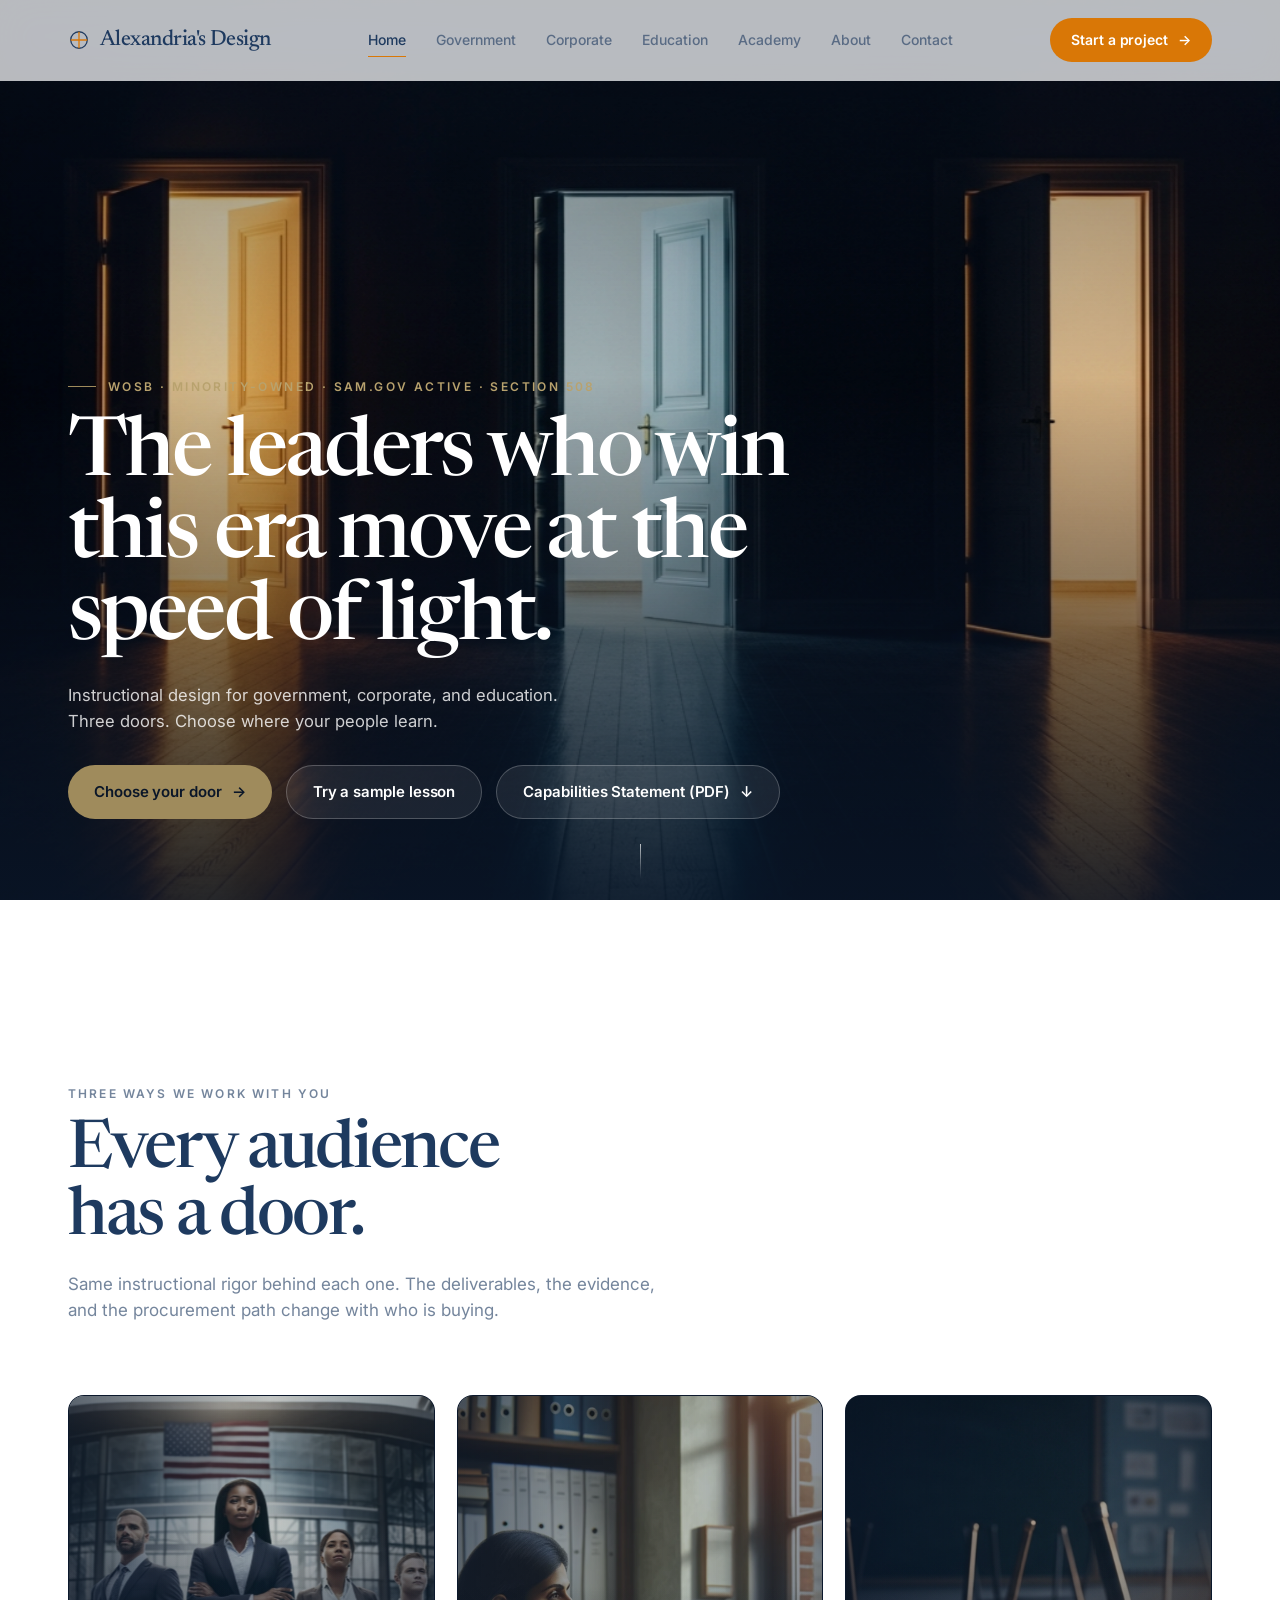
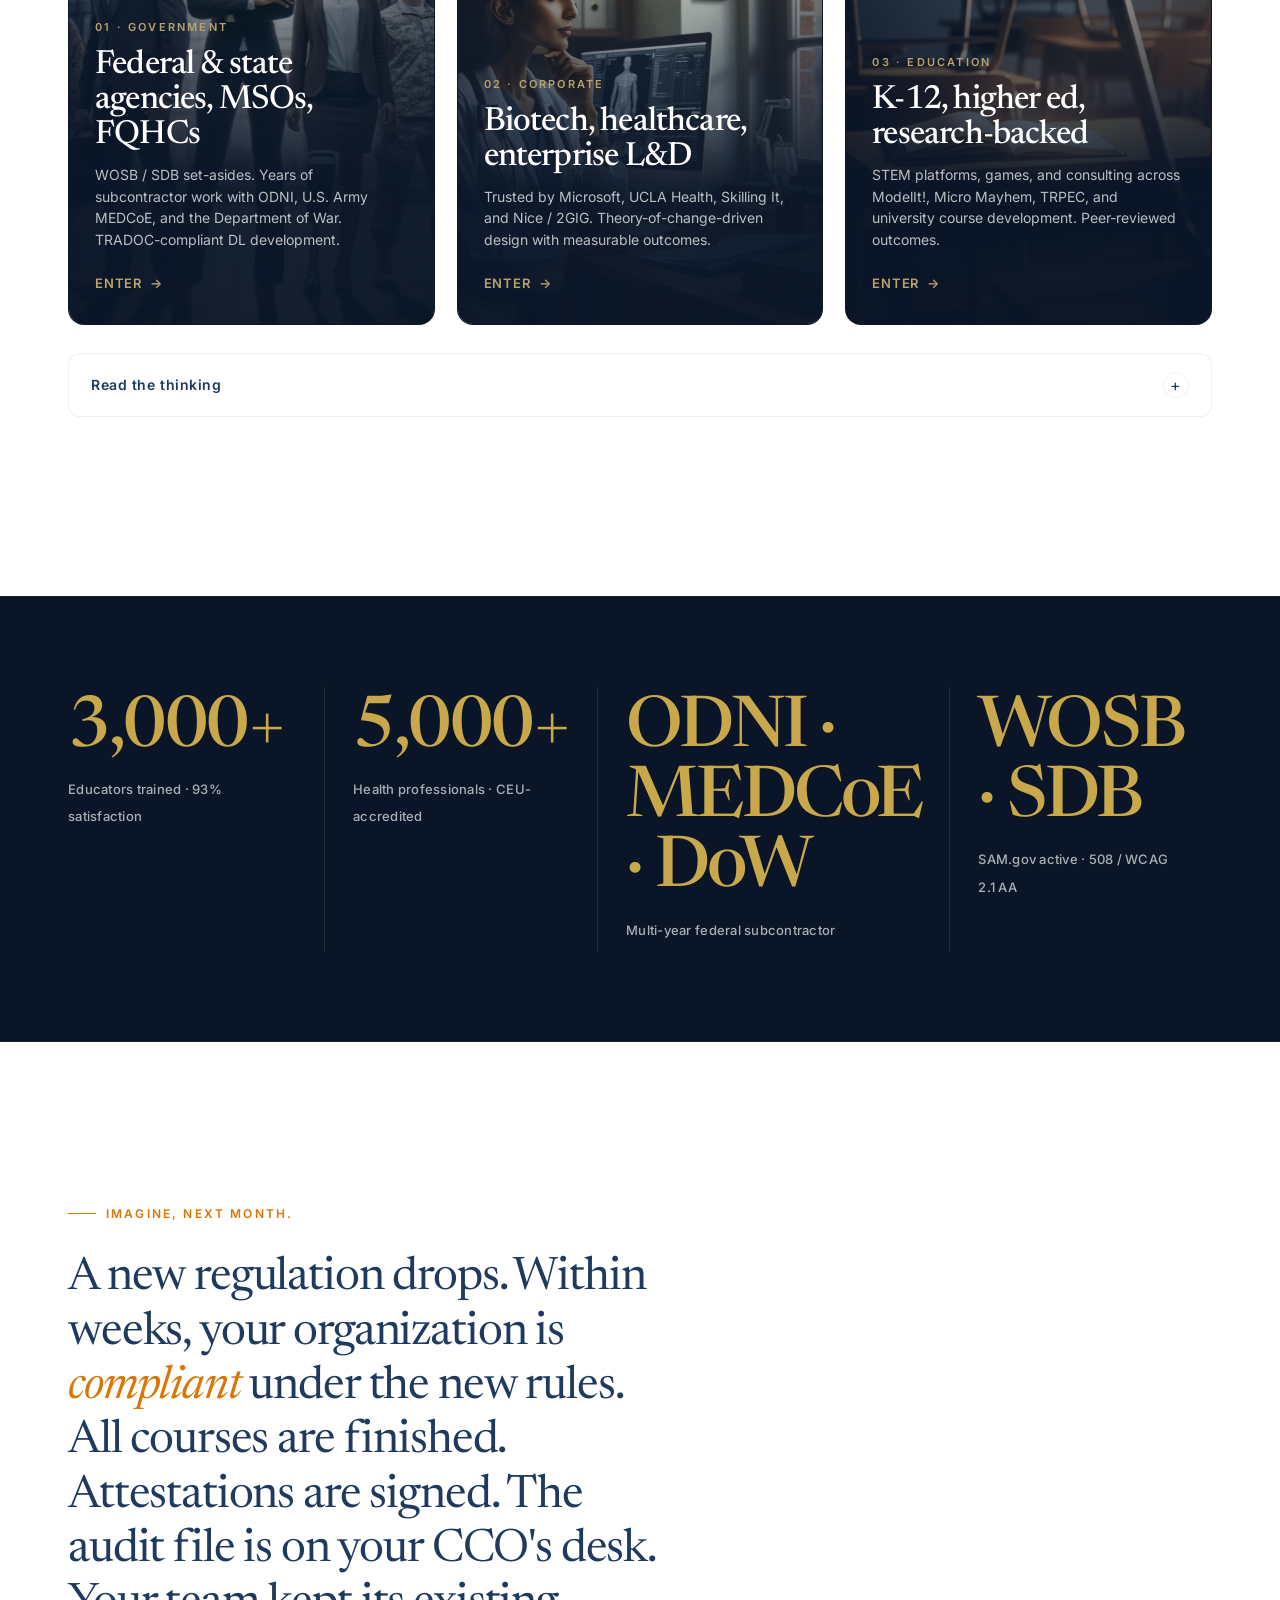
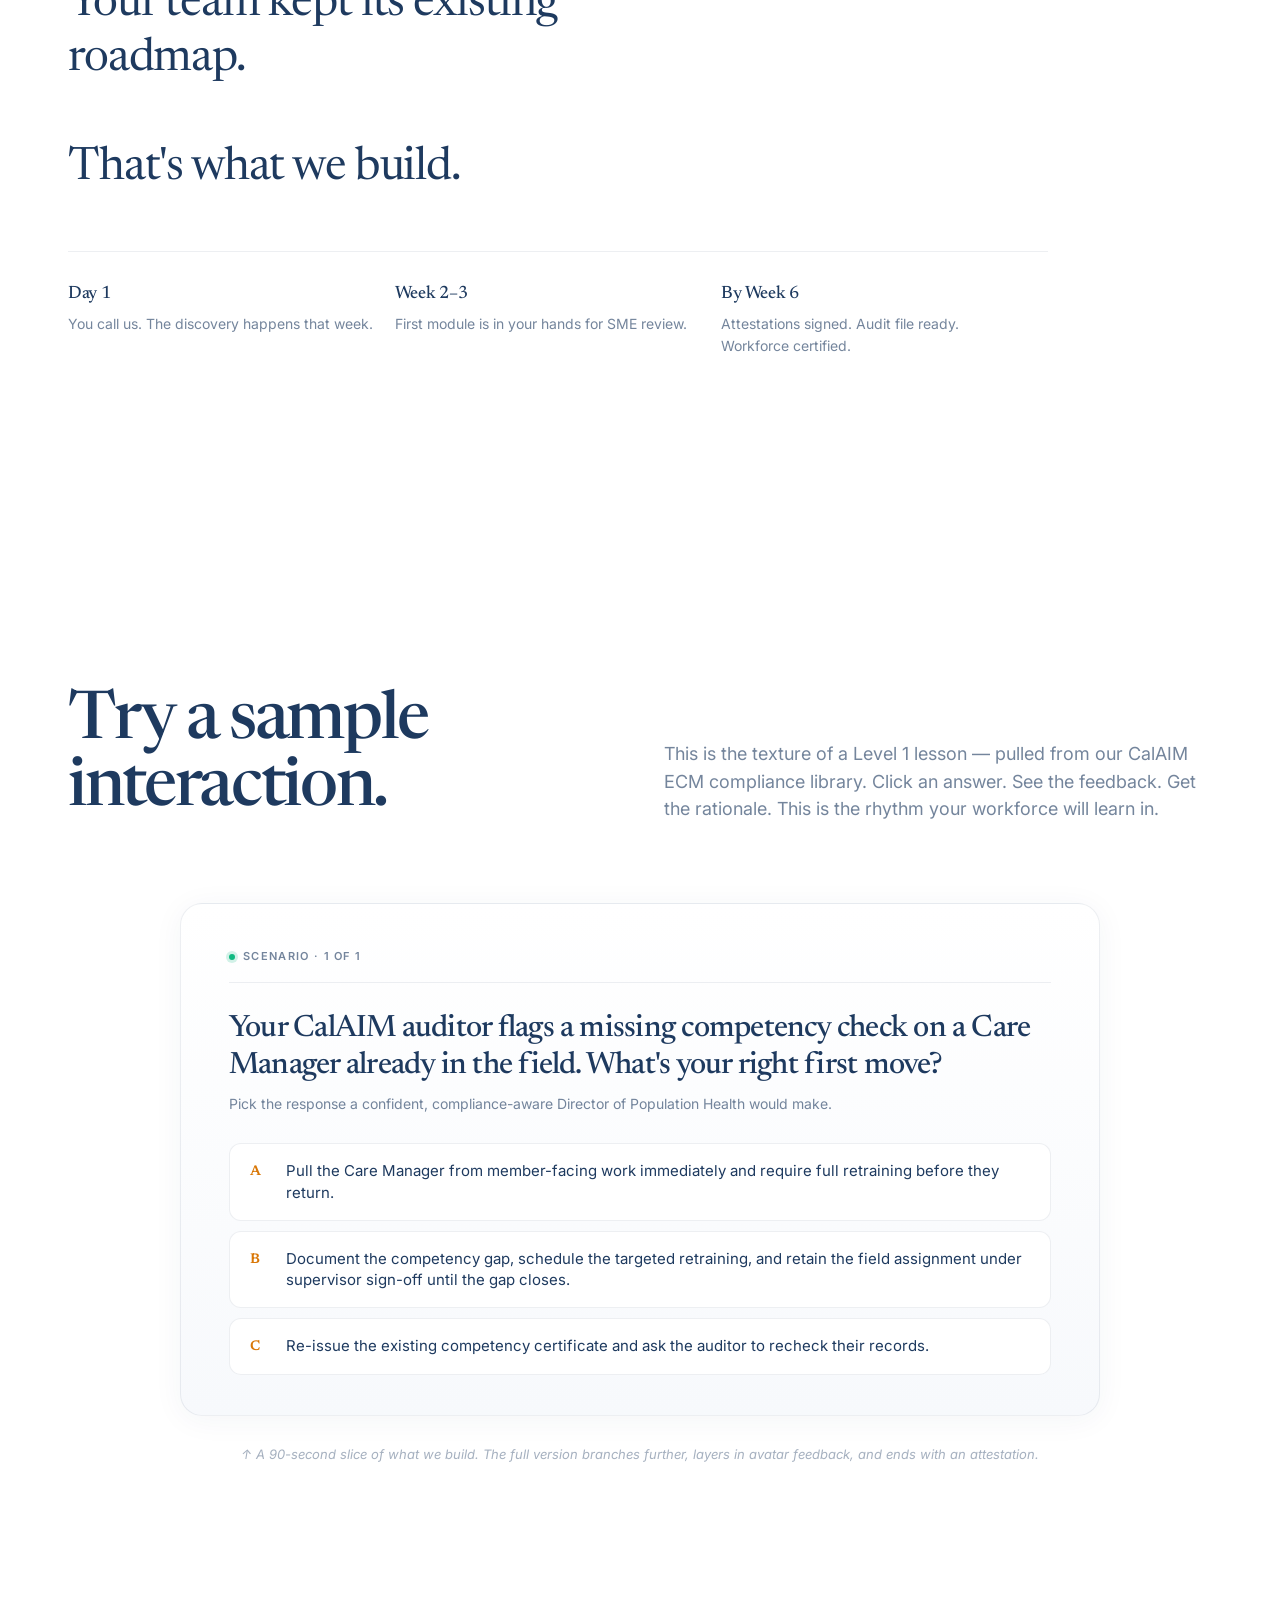
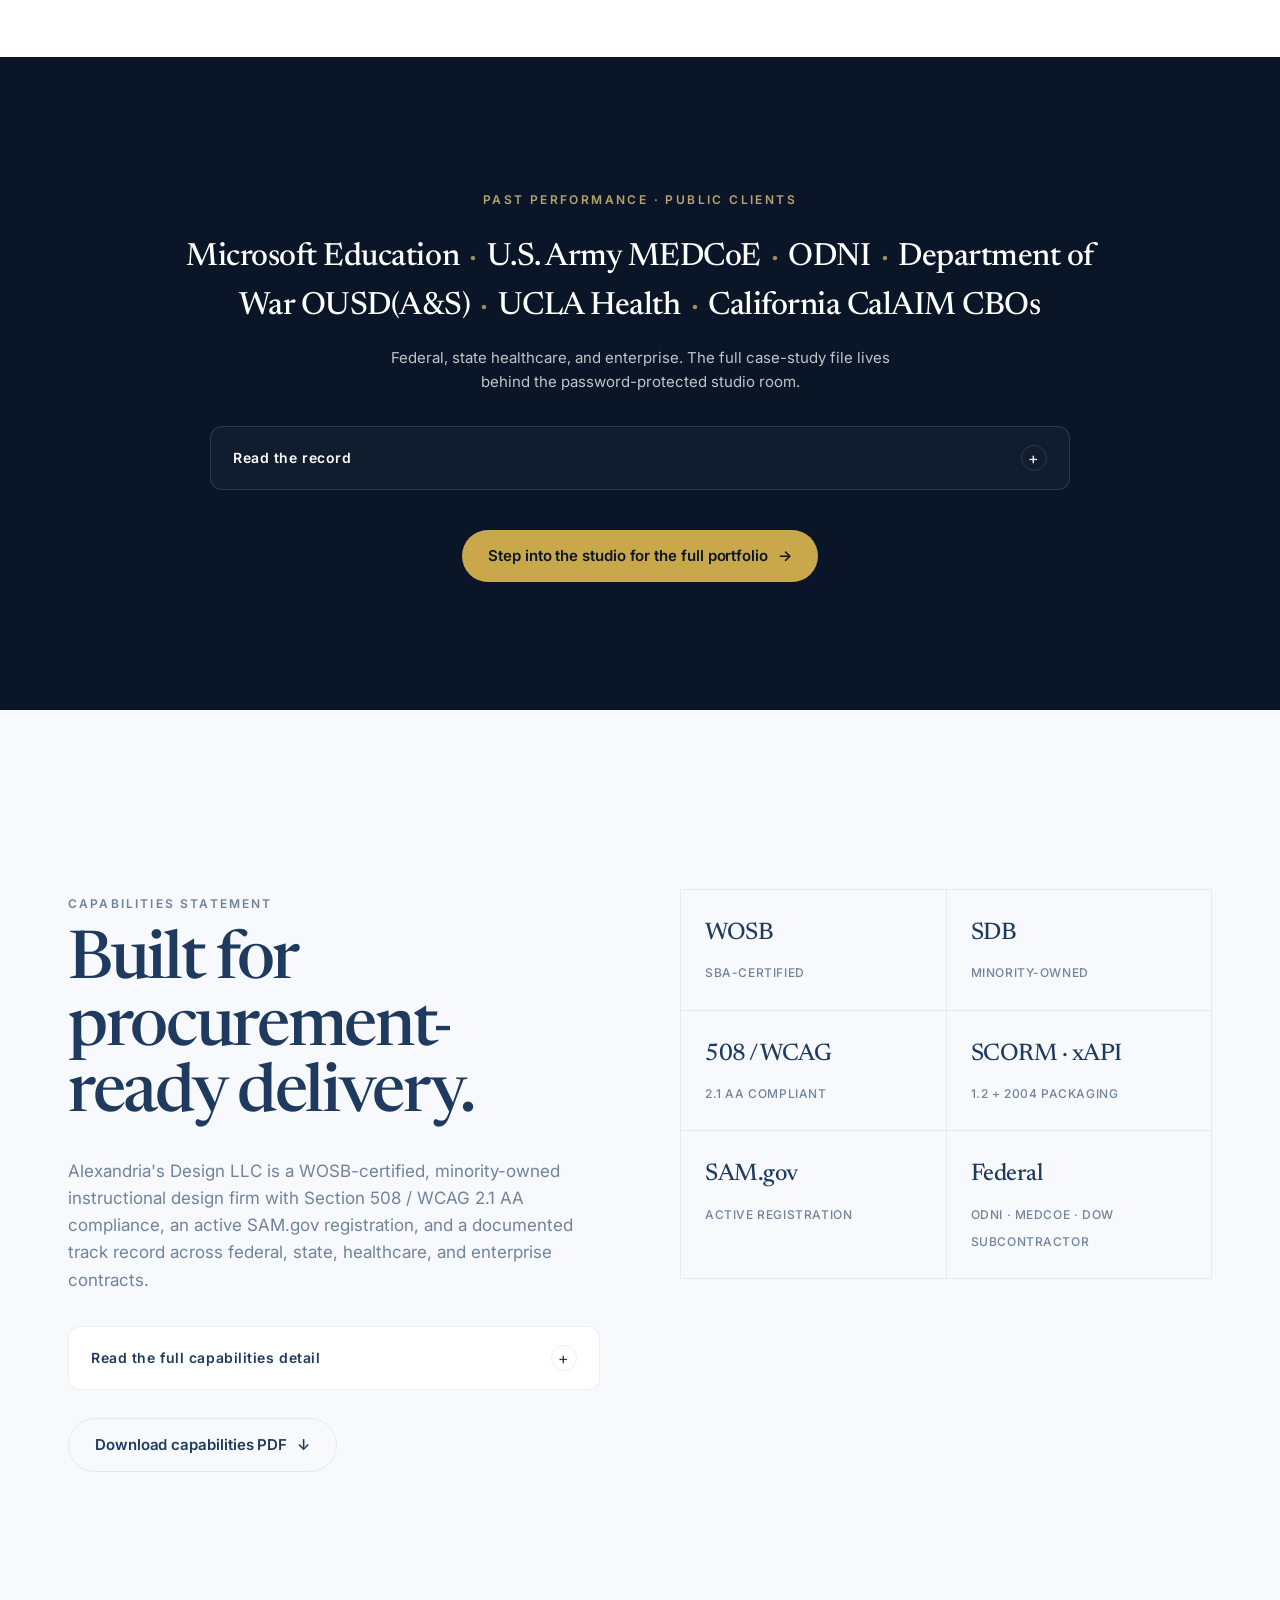
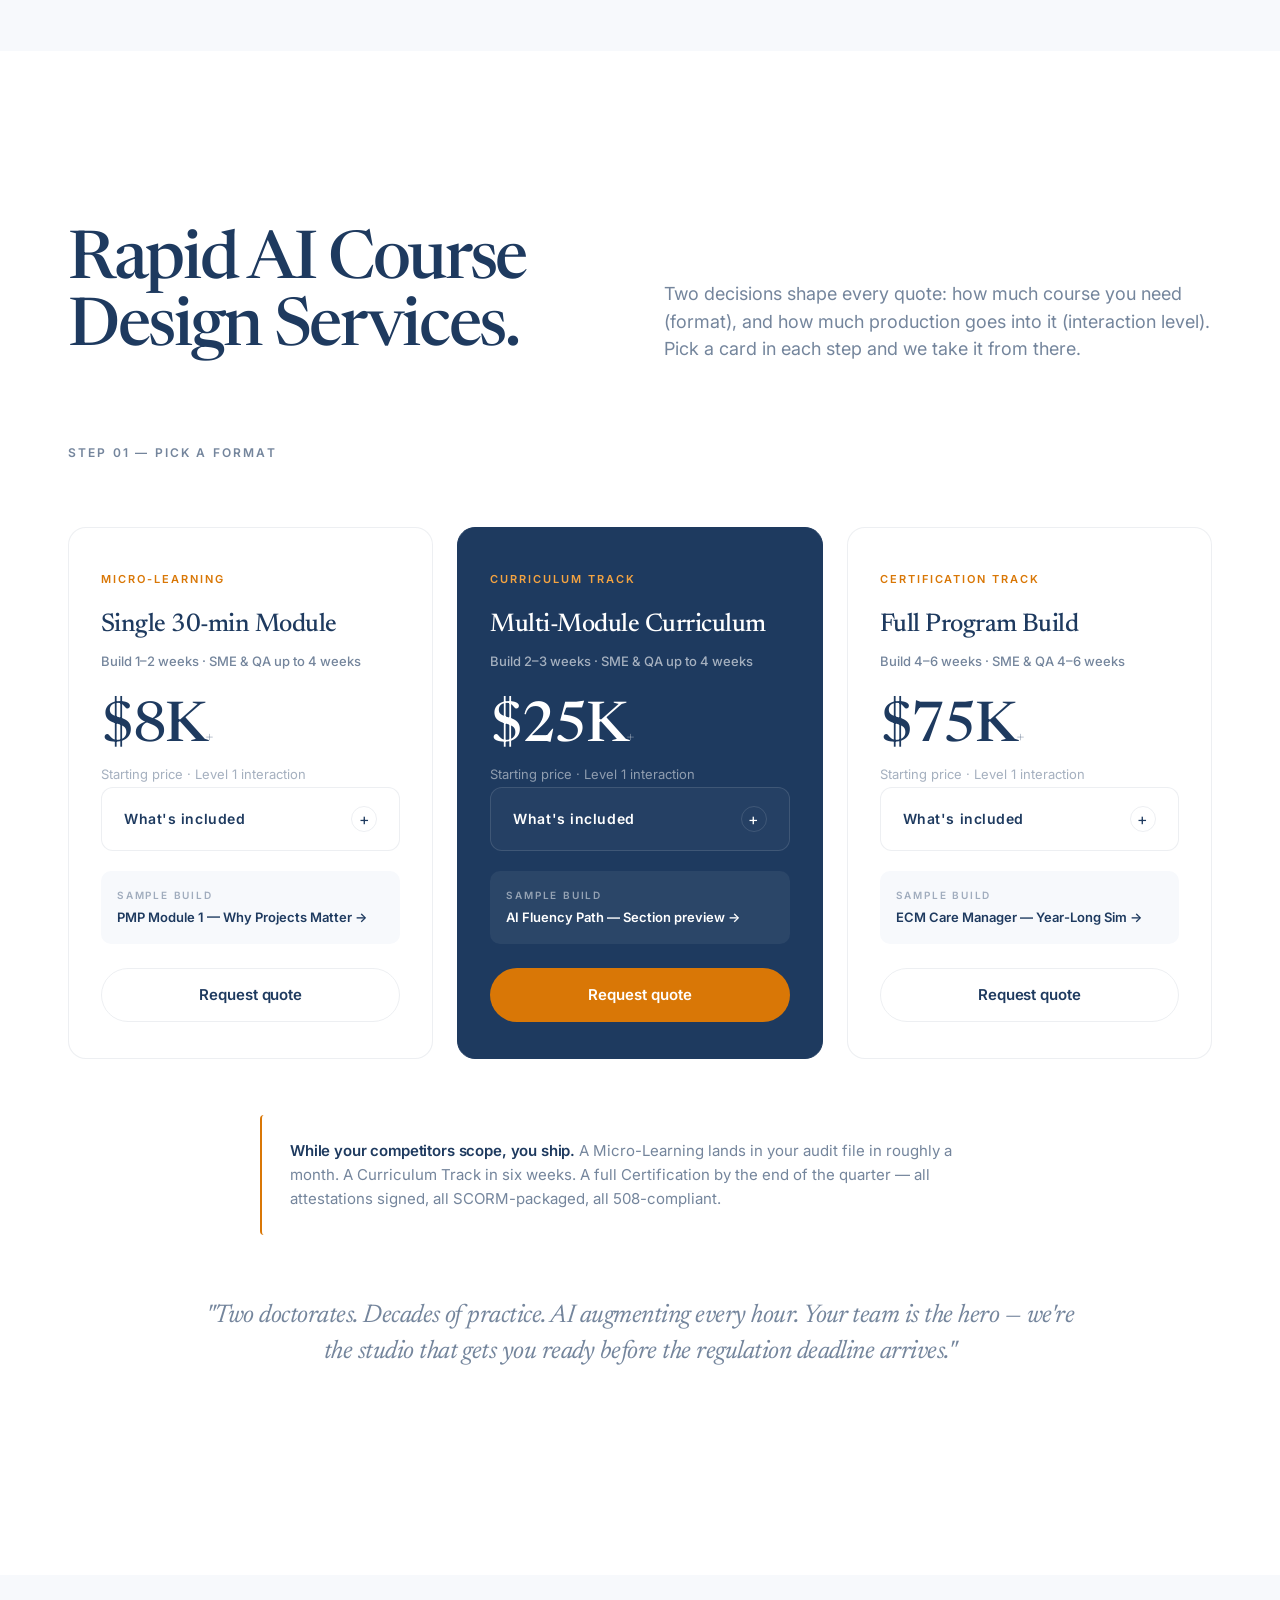
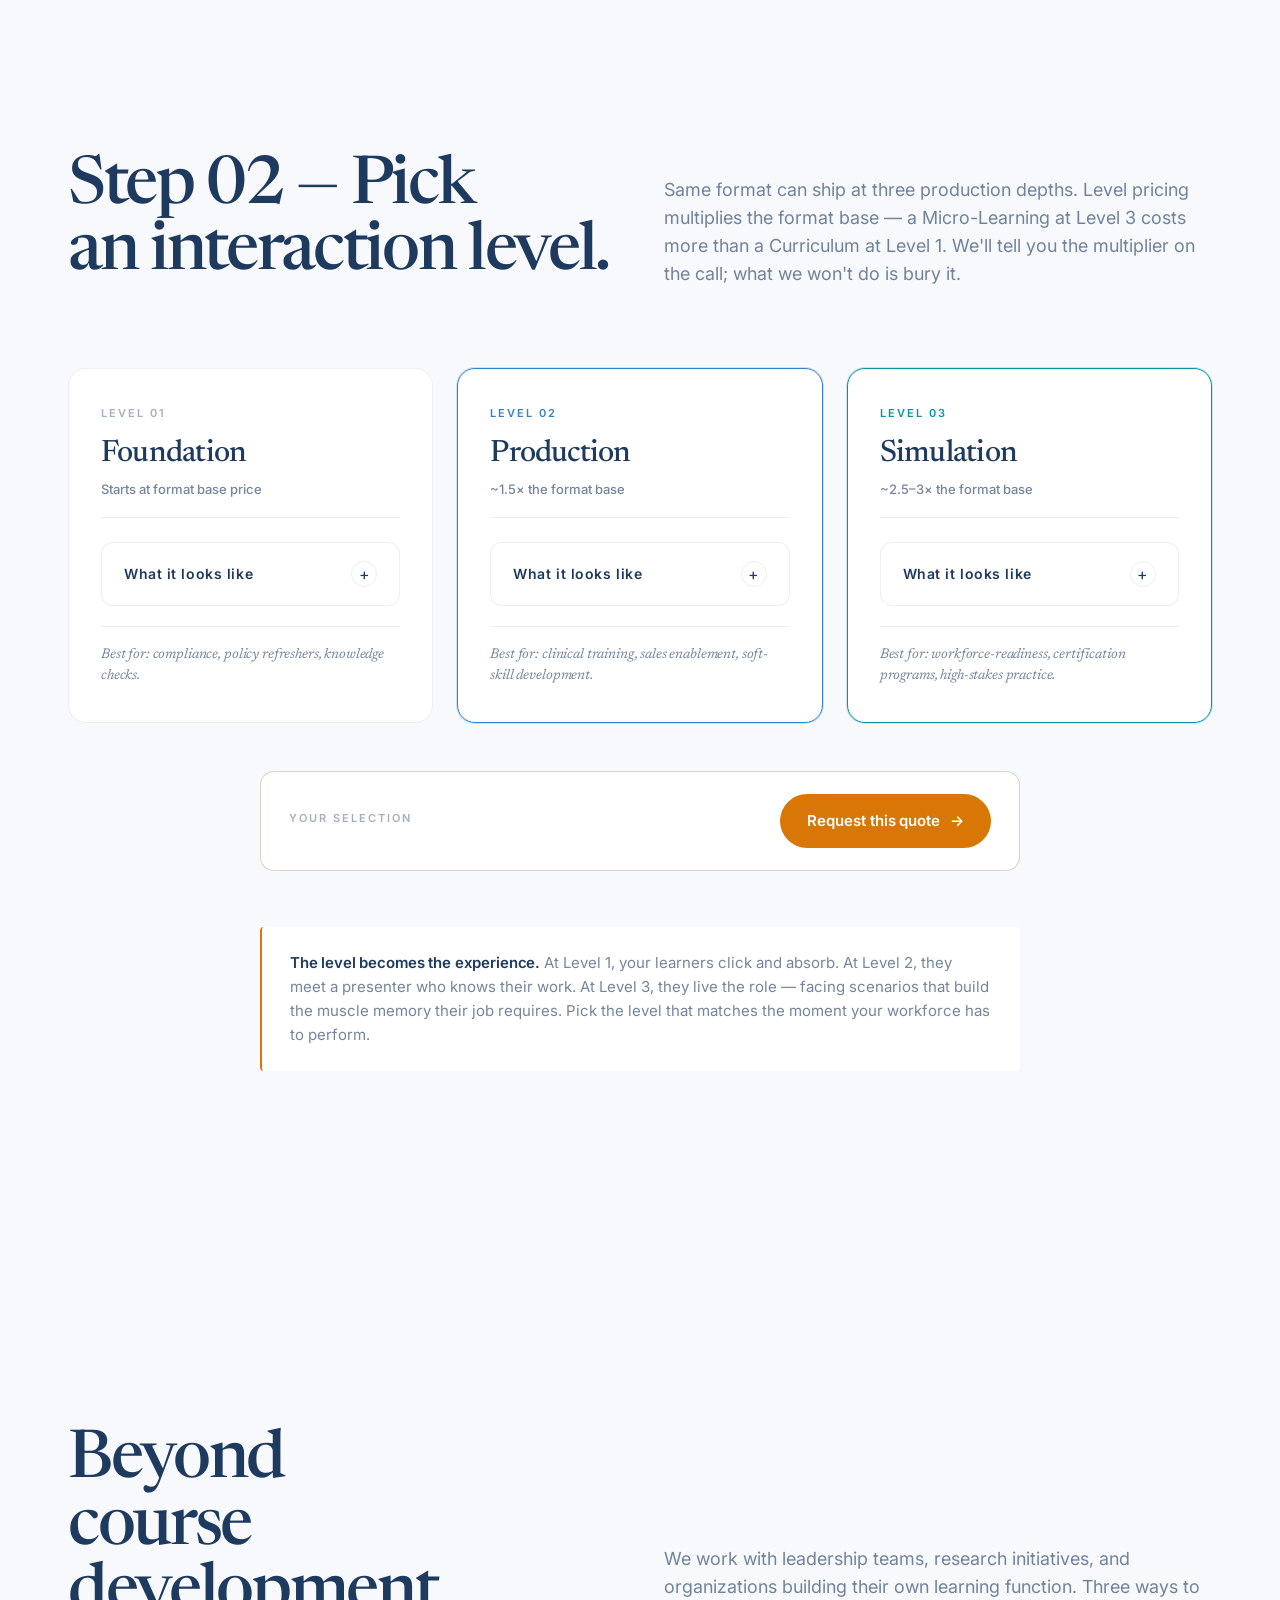
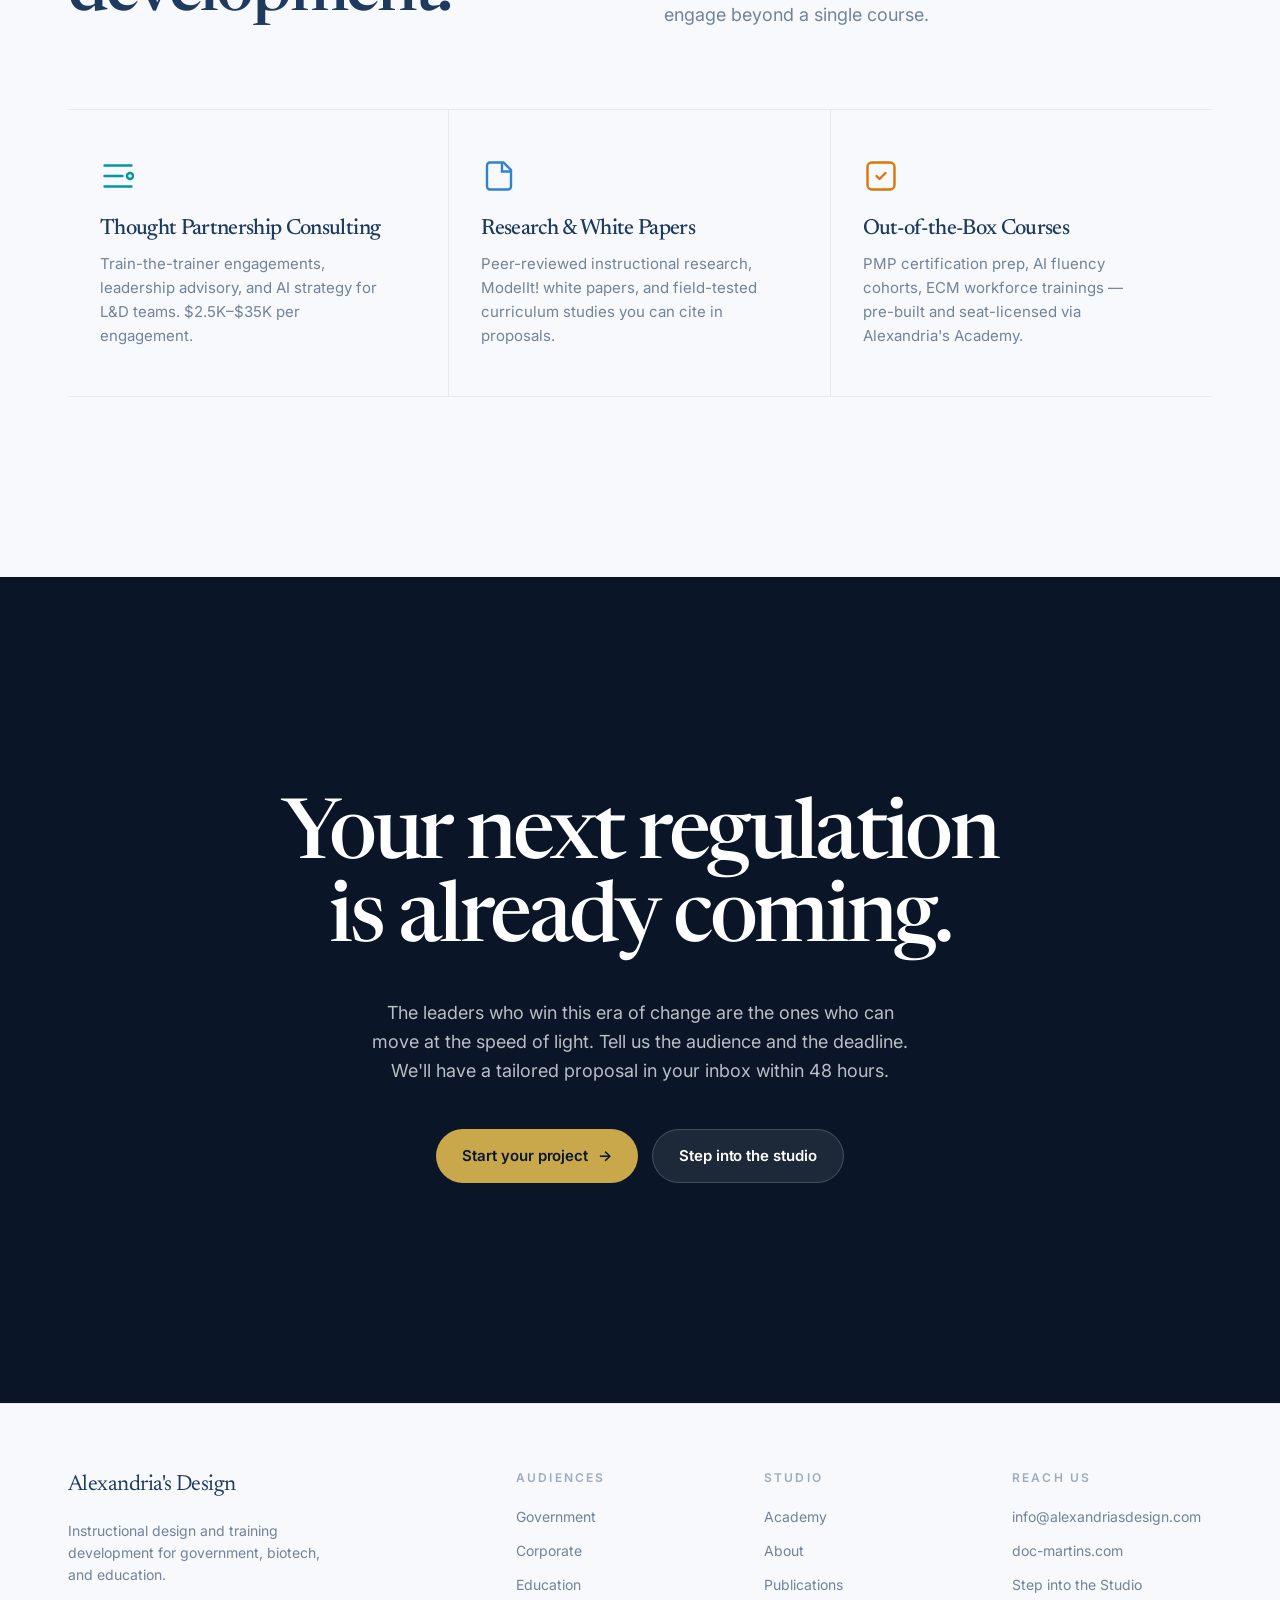
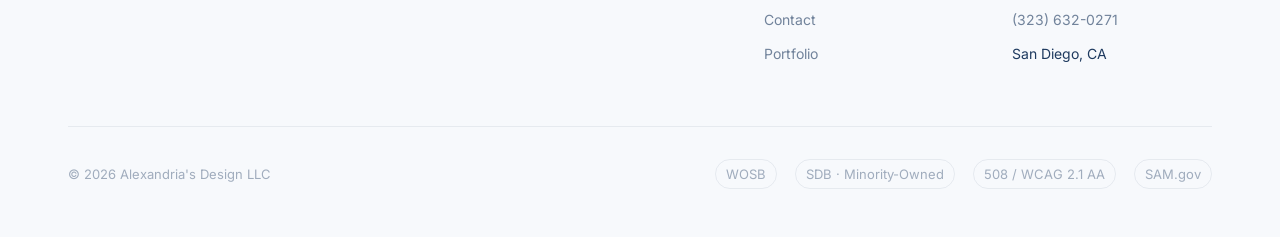
==== index.html @ 9d1adf04 "Remove unsupported federal-award claims; clarify ModelIt ownership Corrects public copy that stated " ====
<!doctype html>
<html lang="en">
<head>
  <meta charset="utf-8" />
  <meta name="viewport" content="width=device-width, initial-scale=1" />
  <title>Alexandria's Design — Learning that moves people forward.</title>
  <meta name="description" content="Instructional design and rapid AI course development for government, corporate, and education. WOSB-certified, SAM.gov active, Section 508 compliant." />

  <!-- Google Fonts: Newsreader (display) + Inter (body) -->
  <link rel="preconnect" href="https://fonts.googleapis.com" />
  <link rel="preconnect" href="https://fonts.gstatic.com" crossorigin />
  <link href="https://fonts.googleapis.com/css2?family=Newsreader:opsz,wght@6..72,400;6..72,500;6..72,600&family=Inter:wght@400;500;600;700&display=swap" rel="stylesheet" />

  <link rel="stylesheet" href="style.css" />
  <link rel="stylesheet" href="experience.css" />
</head>
<body>

  <!-- =====================================================================
       NAV
       ===================================================================== -->
  <header class="nav" role="banner">
    <div class="wrap nav__row">
      <a href="index.html" class="nav__brand" aria-label="Alexandria's Design home">
        <svg class="nav__mark" viewBox="0 0 24 24" fill="none" aria-hidden="true">
          <circle cx="12" cy="12" r="9" stroke="#1E3A5F" stroke-width="1.4"/>
          <path d="M12 3v18M3 12h18" stroke="#D97706" stroke-width="1.4"/>
        </svg>
        Alexandria's Design
      </a>
      <nav class="nav__links" aria-label="Primary">
        <a href="index.html" class="nav__link is-active">Home</a>
        <a href="government.html" class="nav__link">Government</a>
        <a href="corporate.html" class="nav__link">Corporate</a>
        <a href="education.html" class="nav__link">Education</a>
        <a href="academy.html" class="nav__link">Academy</a>
        <a href="about-room.html" class="nav__link">About</a>
        <a href="contact.html" class="nav__link">Contact</a>
      </nav>
      <a href="contact.html" class="btn btn--primary nav__cta">
        Start a project <span class="arrow">→</span>
      </a>
    </div>
  </header>

  <main>

    <!-- =====================================================================
         ESTABLISHING SHOT — THE THRESHOLD
         ===================================================================== -->
    <section class="estab" data-estab>
      <figure class="estab__media">
        <img src="assets/scenes/threshold.png" alt="A quiet hallway with three doorways of light, each opening onto a different world of work" />
      </figure>
      <div class="estab__content">
        <div class="wrap">
          <p class="estab__kicker">WOSB · Minority-Owned · SAM.gov Active · Section 508</p>
          <h1 class="estab__line">The leaders who win this era move at the speed of light.</h1>
          <p class="estab__sub">Instructional design for government, corporate, and education. Three doors. Choose where your people learn.</p>
          <div class="estab__ctas">
            <a href="#doors" class="btn btn--primary">Choose your door <span class="arrow">→</span></a>
            <a href="#demo" class="btn btn--ghost">Try a sample lesson</a>
            <a href="capabilities.pdf" class="btn btn--ghost" download>Capabilities Statement (PDF) <span class="arrow">↓</span></a>
          </div>
        </div>
      </div>
      <span class="estab__cue" aria-hidden="true"></span>
    </section>

    <!-- =====================================================================
         THREE TALL DOOR PANELS — the signature interactive
         ===================================================================== -->
    <section class="section" id="doors">
      <div class="wrap">
        <header class="caption-head reveal">
          <span class="eyebrow">Three ways we work with you</span>
          <h2 class="h-section">Every audience<br/>has a door.</h2>
          <p class="lede">Same instructional rigor behind each one. The deliverables, the evidence, and the procurement path change with who is buying.</p>
        </header>

        <div class="doors reveal">
          <a href="government.html" class="door door--gov" aria-label="Government services">
            <div class="door__frame">
              <div class="door__window">
                <img src="assets/gov/gov-flag-team.webp" alt="A training team standing before the flag" />
              </div>
              <div class="door__leaf" aria-hidden="true"></div>
              <div class="door__plate">
                <span class="door__num">01 · Government</span>
                <h3 class="door__title">Federal &amp; state agencies, MSOs, FQHCs</h3>
                <p class="door__desc">WOSB / SDB set-asides. Years of subcontractor work with ODNI, U.S. Army MEDCoE, and the Department of War. TRADOC-compliant DL development.</p>
                <span class="door__cta">Enter <span class="arrow">→</span></span>
              </div>
            </div>
          </a>

          <a href="corporate.html" class="door" aria-label="Corporate services">
            <div class="door__frame">
              <div class="door__window">
                <img src="assets/corp/corp-doctor-window.png" alt="A clinician pausing at a window in a modern healthcare workplace" />
              </div>
              <div class="door__leaf" aria-hidden="true"></div>
              <div class="door__plate">
                <span class="door__num">02 · Corporate</span>
                <h3 class="door__title">Biotech, healthcare, enterprise L&amp;D</h3>
                <p class="door__desc">Trusted by Microsoft, UCLA Health, Skilling It, and Nice / 2GIG. Theory-of-change-driven design with measurable outcomes.</p>
                <span class="door__cta">Enter <span class="arrow">→</span></span>
              </div>
            </div>
          </a>

          <a href="education.html" class="door" aria-label="Education services">
            <div class="door__frame">
              <div class="door__window">
                <img src="assets/scenes/education-classroom.png" alt="A bright classroom where students work with models and screens" />
              </div>
              <div class="door__leaf" aria-hidden="true"></div>
              <div class="door__plate">
                <span class="door__num">03 · Education</span>
                <h3 class="door__title">K-12, higher ed, research-backed</h3>
                <p class="door__desc">STEM platforms, games, and consulting across ModelIt!, Micro Mayhem, TRPEC, and university course development. Peer-reviewed outcomes.</p>
                <span class="door__cta">Enter <span class="arrow">→</span></span>
              </div>
            </div>
          </a>
        </div>

        <details class="drawer reveal">
          <summary>Read the thinking <span class="drawer__icon" aria-hidden="true">+</span></summary>
          <div class="drawer__body">
            <p>Onboard, reskill, and upskill your workforce as fast as the regulation changes drop. The era of slow course development is over. We're the studio that gets you ready before your competitors finish writing the RFP.</p>
          </div>
        </details>
      </div>
    </section>

    <!-- =====================================================================
         IMPACT STRIP
         ===================================================================== -->
    <section class="impact impact--dark" aria-label="Impact at a glance">
      <div class="wrap">
        <div class="impact__grid">
          <div class="impact__cell">
            <span class="impact__num" data-count="3000" data-suffix="+">3,000+</span>
            <span class="impact__label">Educators trained · 93% satisfaction</span>
          </div>
          <div class="impact__cell">
            <span class="impact__num" data-count="5000" data-suffix="+">5,000+</span>
            <span class="impact__label">Health professionals · CEU-accredited</span>
          </div>
          <div class="impact__cell">
            <span class="impact__num">ODNI · MEDCoE · DoW</span>
            <span class="impact__label">Multi-year federal subcontractor</span>
          </div>
          <div class="impact__cell">
            <span class="impact__num">WOSB · SDB</span>
            <span class="impact__label">SAM.gov active · 508 / WCAG 2.1 AA</span>
          </div>
        </div>
      </div>
    </section>

    <!-- =====================================================================
         IMAGINE — vision-state moment
         ===================================================================== -->
    <section class="imagine" id="imagine">
      <div class="wrap">
        <div class="imagine__inner reveal">
          <span class="imagine__kicker">Imagine, next month.</span>
          <p class="imagine__copy">
            A new regulation drops. Within weeks, your organization is <em>compliant</em> under the new rules. All courses are finished. Attestations are signed. The audit file is on your CCO's desk. Your team kept its existing roadmap.<br/><br/>
            That's what we build.
          </p>
          <div class="imagine__line">
            <div class="imagine__line__cell">
              <strong>Day 1</strong>
              You call us. The discovery happens that week.
            </div>
            <div class="imagine__line__cell">
              <strong>Week 2–3</strong>
              First module is in your hands for SME review.
            </div>
            <div class="imagine__line__cell">
              <strong>By Week 6</strong>
              Attestations signed. Audit file ready. Workforce certified.
            </div>
          </div>
        </div>
      </div>
    </section>

    <!-- =====================================================================
         PLAYABLE DEMO — branching scenario (kept intact)
         ===================================================================== -->
    <section class="demo" id="demo">
      <div class="wrap">
        <header class="section__head reveal">
          <h2 class="h-section">Try a sample<br/>interaction.</h2>
          <p class="lede">
            This is the texture of a Level 1 lesson — pulled from our CalAIM ECM compliance library. Click an answer. See the feedback. Get the rationale. This is the rhythm your workforce will learn in.
          </p>
        </header>

        <div class="demo__shell reveal" id="demoShell" role="region" aria-label="Sample interactive lesson">

          <div class="demo__hud">
            <span class="step" id="demoStep">Scenario · 1 of 1</span>
            <button type="button" class="reset" id="demoReset" hidden>↻ Reset</button>
          </div>

          <!-- Question state -->
          <div class="demo__question" id="demoQuestion">
            <h3 class="demo__q">Your CalAIM auditor flags a missing competency check on a Care Manager already in the field. What's your right first move?</h3>
            <p class="demo__qsub">Pick the response a confident, compliance-aware Director of Population Health would make.</p>

            <div class="demo__choices">
              <button type="button" class="demo__choice" data-choice="A">
                <span class="letter">A</span>
                <span class="text">Pull the Care Manager from member-facing work immediately and require full retraining before they return.</span>
              </button>
              <button type="button" class="demo__choice" data-choice="B">
                <span class="letter">B</span>
                <span class="text">Document the competency gap, schedule the targeted retraining, and retain the field assignment under supervisor sign-off until the gap closes.</span>
              </button>
              <button type="button" class="demo__choice" data-choice="C">
                <span class="letter">C</span>
                <span class="text">Re-issue the existing competency certificate and ask the auditor to recheck their records.</span>
              </button>
            </div>
          </div>

          <!-- Outcome state -->
          <div class="demo__outcome" id="demoOutcome" aria-live="polite">
            <span class="demo__verdict" id="demoVerdict">Strong move</span>
            <h3 class="demo__feedback" id="demoFeedback">That's the answer a seasoned compliance lead picks.</h3>
            <p class="demo__rationale" id="demoRationale"></p>
            <button type="button" class="demo__again" id="demoAgain">Try a different answer <span class="arrow">→</span></button>
          </div>

        </div>

        <p class="demo__caption reveal">↑ A 90-second slice of what we build. The full version branches further, layers in avatar feedback, and ends with an attestation.</p>
      </div>
    </section>

    <!-- =====================================================================
         PAST PERFORMANCE — condensed to a single strip
         ===================================================================== -->
    <section class="section--dark" id="performance">
      <div class="wrap">
        <div class="pp-strip reveal">
          <span class="pp-strip__label">Past performance · Public clients</span>
          <p class="pp-strip__names">
            Microsoft Education<span class="dot">·</span>U.S. Army MEDCoE<span class="dot">·</span>ODNI<span class="dot">·</span>Department of War OUSD(A&amp;S)<span class="dot">·</span>UCLA Health<span class="dot">·</span>California CalAIM CBOs
          </p>
          <p class="pp-strip__line">Federal, state healthcare, and enterprise. The full case-study file lives behind the password-protected studio room.</p>

          <details class="drawer drawer--dark">
            <summary>Read the record <span class="drawer__icon" aria-hidden="true">+</span></summary>
            <div class="drawer__body">
              <div class="pp-record">
                <span class="pp-record__client">Microsoft Education</span>
                <h3 class="pp-record__title">Inclusive Classroom — Educator Curriculum</h3>
                <p>Multi-year subcontract delivering AI-augmented teacher training built around accessible-by-default classroom technology. 3,000+ educators · 93% satisfaction.</p>
              </div>
              <div class="pp-record">
                <span class="pp-record__client">U.S. Army MEDCoE</span>
                <h3 class="pp-record__title">Captain's Career Course DL · Preventive Medicine</h3>
                <p>Multi-year subcontractor engagement developing TRADOC-compliant distributed-learning courses for Army medical professionals.</p>
              </div>
              <div class="pp-record">
                <span class="pp-record__client">ODNI · Director of National Intelligence</span>
                <h3 class="pp-record__title">Federal Workforce Training Development</h3>
                <p>Vetted subcontractor partner. Curriculum design, content architecture, and accessibility compliance for ODNI training initiatives.</p>
              </div>
              <div class="pp-record">
                <span class="pp-record__client">Department of War · OUSD(A&amp;S)</span>
                <h3 class="pp-record__title">Mentor-Protege — 10 Bilingual Modules</h3>
                <p>136 learning objectives across 10 bilingual training modules. Section 508 compliant, replacing legacy Storyline with web-native scenarios.</p>
              </div>
              <div class="pp-record">
                <span class="pp-record__client">UCLA Health</span>
                <h3 class="pp-record__title">ACES Aware &amp; Stress Busters — CEU Programs</h3>
                <p>CEU-accredited healthcare professional development at health-system scale. Continuing-education infrastructure for clinical teams. 5,000+ professionals.</p>
              </div>
              <div class="pp-record">
                <span class="pp-record__client">California CalAIM · Healthcare CBOs</span>
                <h3 class="pp-record__title">ECM Care Manager — Year-Long Simulation</h3>
                <p>Year-long real-game simulation for Enhanced Care Management. Day 1 → Year 1 longitudinal scaffolding. Audit-ready chart documentation across 7 ECM components.</p>
              </div>
            </div>
          </details>

          <div style="margin-top: 40px;">
            <a href="about-room.html" class="btn btn--primary" style="background:#c9a84c; color:#0a1628; border:0;">
              Step into the studio for the full portfolio <span class="arrow">→</span>
            </a>
          </div>
        </div>
      </div>
    </section>

    <!-- =====================================================================
         CAPABILITIES STATEMENT
         ===================================================================== -->
    <section class="section section--soft" id="capabilities">
      <div class="wrap">
        <div class="cap reveal">
          <div class="cap__left">
            <span class="eyebrow">Capabilities Statement</span>
            <h2 class="h-section cap__title" style="margin-top:14px;">Built for procurement-ready delivery.</h2>
            <p class="cap__copy">
              Alexandria's Design LLC is a WOSB-certified, minority-owned instructional design firm with Section 508 / WCAG 2.1 AA compliance, an active SAM.gov registration, and a documented track record across federal, state, healthcare, and enterprise contracts.
            </p>

            <details class="drawer">
              <summary>Read the full capabilities detail <span class="drawer__icon" aria-hidden="true">+</span></summary>
              <div class="drawer__body">
                <ul class="cap__list" style="border-top:0; margin-bottom:0;">
                  <li><span class="k">01</span><span><strong>Core competencies</strong> — Distributed Learning (TRADOC &amp; Army University), eLearning development (Articulate 360, Storyline, Rise), curriculum design (CCSS / NGSS / military standards), leadership training, Section 508 accessibility, AI literacy programs.</span></li>
                  <li><span class="k">02</span><span><strong>Selected past performance</strong> — Office of the Director of National Intelligence (subcontractor) · U.S. Army MEDCoE DL (multi-year subcontractor) · Department of War (formerly DoD) OUSD(A&amp;S) MPP Portal (10 modules, 136 objectives, bilingual) · Microsoft Education (3,000+ educators, 93% satisfaction) · UCLA Health (5,000+ professionals, CEU-accredited) · K-12 STEM computational modeling (NGSS-aligned, with Discovery Collective).</span></li>
                  <li><span class="k">03</span><span><strong>NAICS</strong> — 611430 Professional &amp; Management Development Training · 611710 Educational Support Services · 541611 Administrative Management Consulting.</span></li>
                  <li><span class="k">04</span><span><strong>Set-aside eligibility</strong> — WOSB · Minority-Owned · Small Disadvantaged Business (SDB) · SAM.gov Active.</span></li>
                  <li><span class="k">05</span><span><strong>Standards &amp; packaging</strong> — SCORM 1.2 / 2004 · xAPI · TRADOC DL standards · WCAG 2.1 AA · ISD process documentation.</span></li>
                </ul>
              </div>
            </details>

            <div style="margin-top: 28px;">
              <a href="capabilities.pdf" class="btn btn--ghost">Download capabilities PDF <span class="arrow">↓</span></a>
            </div>
          </div>
          <div class="cap__credentials">
            <div>
              <span class="badge">WOSB</span>
              <span class="meta">SBA-Certified</span>
            </div>
            <div>
              <span class="badge">SDB</span>
              <span class="meta">Minority-Owned</span>
            </div>
            <div>
              <span class="badge">508 / WCAG</span>
              <span class="meta">2.1 AA Compliant</span>
            </div>
            <div>
              <span class="badge">SCORM · xAPI</span>
              <span class="meta">1.2 + 2004 Packaging</span>
            </div>
            <div>
              <span class="badge">SAM.gov</span>
              <span class="meta">Active Registration</span>
            </div>
            <div>
              <span class="badge">Federal</span>
              <span class="meta">ODNI · MEDCoE · DoW subcontractor</span>
            </div>
          </div>
        </div>
      </div>
    </section>

    <!-- =====================================================================
         RAPID AI COURSE DESIGN — Step 01, format picker
         ===================================================================== -->
    <section class="section" id="tiers">
      <div class="wrap">
        <header class="section__head reveal">
          <h2 class="h-section">Rapid AI Course<br/>Design Services.</h2>
          <p class="lede">
            Two decisions shape every quote: how much course you need (format), and how much production goes into it (interaction level). Pick a card in each step and we take it from there.
          </p>
        </header>

        <span class="eyebrow reveal" style="display:block; margin-bottom:24px;">Step 01 — Pick a format</span>

        <div class="tiers reveal" data-picker="format">

          <!-- MICRO-LEARNING -->
          <article class="tier" data-pick="Micro-Learning">
            <span class="tier__level">Micro-Learning</span>
            <h4 class="tier__name">Single 30-min Module</h4>
            <p class="tier__meta">Build 1–2 weeks · SME &amp; QA up to 4 weeks</p>
            <span class="tier__price">$8K<span style="font-size:18px; font-weight:400; color:var(--navy-40);">+</span></span>
            <span class="tier__price-note">Starting price · Level 1 interaction</span>
            <details class="drawer" style="margin-top:0; margin-bottom:20px;">
              <summary>What's included <span class="drawer__icon" aria-hidden="true">+</span></summary>
              <div class="drawer__body">
                <ul>
                  <li>One self-contained module, narrated &amp; interactive</li>
                  <li>Pre/post assessment + completion tracking</li>
                  <li>Section 508 / WCAG 2.1 AA out of the box</li>
                  <li>Branded to your style guide</li>
                </ul>
              </div>
            </details>
            <a href="#" class="tier__sample">
              <span class="tier__sample-tag">Sample build</span>
              <span class="tier__sample-name">PMP Module 1 — Why Projects Matter →</span>
            </a>
            <a href="contact.html" class="btn btn--ghost tier__cta">Request quote</a>
          </article>

          <!-- CURRICULUM TRACK (FEATURED) -->
          <article class="tier tier--featured" data-pick="Curriculum Track">
            <span class="tier__level">Curriculum Track</span>
            <h4 class="tier__name">Multi-Module Curriculum</h4>
            <p class="tier__meta">Build 2–3 weeks · SME &amp; QA up to 4 weeks</p>
            <span class="tier__price">$25K<span style="font-size:18px; font-weight:400; color:rgba(255,255,255,0.4);">+</span></span>
            <span class="tier__price-note">Starting price · Level 1 interaction</span>
            <details class="drawer drawer--dark" style="margin-top:0; margin-bottom:20px;">
              <summary>What's included <span class="drawer__icon" aria-hidden="true">+</span></summary>
              <div class="drawer__body">
                <ul>
                  <li>5 connected modules with branching scenarios</li>
                  <li>Facilitator's guide + participant guide</li>
                  <li>Cohort-ready or self-paced delivery</li>
                  <li>Audit-ready competency tracking</li>
                </ul>
              </div>
            </details>
            <a href="#" class="tier__sample">
              <span class="tier__sample-tag">Sample build</span>
              <span class="tier__sample-name">AI Fluency Path — Section preview →</span>
            </a>
            <a href="contact.html" class="btn btn--primary tier__cta">Request quote</a>
          </article>

          <!-- CERTIFICATION TRACK -->
          <article class="tier" data-pick="Certification Track">
            <span class="tier__level">Certification Track</span>
            <h4 class="tier__name">Full Program Build</h4>
            <p class="tier__meta">Build 4–6 weeks · SME &amp; QA 4–6 weeks</p>
            <span class="tier__price">$75K<span style="font-size:18px; font-weight:400; color:var(--navy-40);">+</span></span>
            <span class="tier__price-note">Starting price · Level 1 interaction</span>
            <details class="drawer" style="margin-top:0; margin-bottom:20px;">
              <summary>What's included <span class="drawer__icon" aria-hidden="true">+</span></summary>
              <div class="drawer__body">
                <ul>
                  <li>Full multi-track certification program</li>
                  <li>Day-1 → Year-1 longitudinal scaffolding</li>
                  <li>Pre/mid/post + capstone assessment suite</li>
                  <li>CEU / CME accreditation pathway support</li>
                </ul>
              </div>
            </details>
            <a href="#" class="tier__sample">
              <span class="tier__sample-tag">Sample build</span>
              <span class="tier__sample-name">ECM Care Manager — Year-Long Sim →</span>
            </a>
            <a href="contact.html" class="btn btn--ghost tier__cta">Request quote</a>
          </article>
        </div>

        <p class="timeline-note reveal">
          <strong>While your competitors scope, you ship.</strong> A Micro-Learning lands in your audit file in roughly a month. A Curriculum Track in six weeks. A full Certification by the end of the quarter — all attestations signed, all SCORM-packaged, all 508-compliant.
        </p>

        <p class="tiers__voice reveal">
          "Two doctorates. Decades of practice. AI augmenting every hour. Your team is the hero — we're the studio that gets you ready before the regulation deadline arrives."
        </p>
      </div>
    </section>

    <!-- =====================================================================
         INTERACTION LEVELS — Step 02, level picker
         ===================================================================== -->
    <section class="section section--soft" id="interaction-levels">
      <div class="wrap">
        <header class="section__head reveal">
          <h2 class="h-section">Step 02 — Pick<br/>an interaction level.</h2>
          <p class="lede">
            Same format can ship at three production depths. Level pricing multiplies the format base — a Micro-Learning at Level 3 costs more than a Curriculum at Level 1. We'll tell you the multiplier on the call; what we won't do is bury it.
          </p>
        </header>

        <div class="levels reveal" data-picker="level">

          <article class="level" data-pick="Level 1 · Foundation">
            <span class="level__num">Level 01</span>
            <h3 class="level__name">Foundation</h3>
            <p class="level__tag">Starts at format base price</p>
            <details class="drawer" style="margin-top:0; margin-bottom:20px;">
              <summary>What it looks like <span class="drawer__icon" aria-hidden="true">+</span></summary>
              <div class="drawer__body">
                <ul>
                  <li>Branded visuals, charts, and infographics</li>
                  <li>Click-to-reveal interactions, drag-and-drop, hotspots</li>
                  <li>Light stock or generated B-roll video</li>
                  <li>Standard pre/post assessment</li>
                  <li>Voice-over narration (synthetic or human)</li>
                </ul>
              </div>
            </details>
            <p class="level__use">Best for: compliance, policy refreshers, knowledge checks.</p>
          </article>

          <article class="level level--mid" data-pick="Level 2 · Production">
            <span class="level__num">Level 02</span>
            <h3 class="level__name">Production</h3>
            <p class="level__tag">~1.5× the format base</p>
            <details class="drawer" style="margin-top:0; margin-bottom:20px;">
              <summary>What it looks like <span class="drawer__icon" aria-hidden="true">+</span></summary>
              <div class="drawer__body">
                <ul>
                  <li>Custom video shoots and avatar presenters (Synthesia / Hume)</li>
                  <li>Walkthrough recordings with clickable response paths</li>
                  <li>Heavy interactive activities, layered scenarios</li>
                  <li>Branched feedback loops on assessments</li>
                  <li>Higher-fidelity audio &amp; mixed-media production</li>
                </ul>
              </div>
            </details>
            <p class="level__use">Best for: clinical training, sales enablement, soft-skill development.</p>
          </article>

          <article class="level level--top" data-pick="Level 3 · Simulation">
            <span class="level__num">Level 03</span>
            <h3 class="level__name">Simulation</h3>
            <p class="level__tag">~2.5–3× the format base</p>
            <details class="drawer" style="margin-top:0; margin-bottom:20px;">
              <summary>What it looks like <span class="drawer__icon" aria-hidden="true">+</span></summary>
              <div class="drawer__body">
                <ul>
                  <li>First-person 360° immersive Skybox scenes</li>
                  <li>Full game engine builds (Phaser, Unity-lite)</li>
                  <li>Branching narrative + multi-path scenario design</li>
                  <li>Avatar-driven role-play with response evaluation</li>
                  <li>Longitudinal Day-1 → Year-1 sim scaffolding</li>
                </ul>
              </div>
            </details>
            <p class="level__use">Best for: workforce-readiness, certification programs, high-stakes practice.</p>
          </article>

        </div>

        <div class="picker-summary" id="pickerSummary" aria-live="polite" hidden>
          <div>
            <span class="picker-summary__label">Your selection</span>
            <span class="picker-summary__text" id="pickerText"></span>
          </div>
          <a href="contact.html" class="btn btn--primary">Request this quote <span class="arrow">→</span></a>
        </div>

        <p class="timeline-note reveal">
          <strong>The level becomes the experience.</strong> At Level 1, your learners click and absorb. At Level 2, they meet a presenter who knows their work. At Level 3, they live the role — facing scenarios that build the muscle memory their job requires. Pick the level that matches the moment your workforce has to perform.
        </p>
      </div>
    </section>

    <!-- =====================================================================
         BEYOND COURSES (services row)
         ===================================================================== -->
    <section class="section section--soft">
      <div class="wrap">
        <header class="section__head reveal">
          <h2 class="h-section">Beyond<br/>course development.</h2>
          <p class="lede">
            We work with leadership teams, research initiatives, and organizations building their own learning function. Three ways to engage beyond a single course.
          </p>
        </header>

        <div class="beyond reveal">
          <div class="beyond__item">
            <svg class="beyond__icon" viewBox="0 0 24 24" fill="none" aria-hidden="true">
              <path d="M3 5h18M3 12h12M3 19h18" stroke="currentColor" stroke-width="1.6" stroke-linecap="round"/>
              <circle cx="20" cy="12" r="2" stroke="currentColor" stroke-width="1.6"/>
            </svg>
            <h3 class="beyond__title">Thought Partnership Consulting</h3>
            <p class="beyond__desc">Train-the-trainer engagements, leadership advisory, and AI strategy for L&amp;D teams. $2.5K–$35K per engagement.</p>
          </div>
          <div class="beyond__item">
            <svg class="beyond__icon" viewBox="0 0 24 24" fill="none" aria-hidden="true">
              <path d="M4 19V5a2 2 0 012-2h9l5 5v11a2 2 0 01-2 2H6a2 2 0 01-2-2z" stroke="currentColor" stroke-width="1.6"/>
              <path d="M14 3v6h6" stroke="currentColor" stroke-width="1.6"/>
            </svg>
            <h3 class="beyond__title">Research &amp; White Papers</h3>
            <p class="beyond__desc">Peer-reviewed instructional research, ModelIt! white papers, and field-tested curriculum studies you can cite in proposals.</p>
          </div>
          <div class="beyond__item">
            <svg class="beyond__icon" viewBox="0 0 24 24" fill="none" aria-hidden="true">
              <rect x="3" y="3" width="18" height="18" rx="3" stroke="currentColor" stroke-width="1.6"/>
              <path d="M9 12l2 2 4-4" stroke="currentColor" stroke-width="1.6" stroke-linecap="round" stroke-linejoin="round"/>
            </svg>
            <h3 class="beyond__title">Out-of-the-Box Courses</h3>
            <p class="beyond__desc">PMP certification prep, AI fluency cohorts, ECM workforce trainings — pre-built and seat-licensed via Alexandria's Academy.</p>
          </div>
        </div>
      </div>
    </section>

    <!-- =====================================================================
         CLOSING CTA
         ===================================================================== -->
    <section class="closing closing--dark">
      <div class="wrap">
        <h2 class="closing__head reveal">Your next regulation<br/>is already coming.</h2>
        <p class="closing__sub reveal">
          The leaders who win this era of change are the ones who can move at the speed of light. Tell us the audience and the deadline. We'll have a tailored proposal in your inbox within 48 hours.
        </p>
        <div class="closing__ctas reveal">
          <a href="contact.html" class="btn btn--primary">Start your project <span class="arrow">→</span></a>
          <a href="about-room.html" class="btn btn--ghost">Step into the studio</a>
        </div>
      </div>
    </section>
  </main>

  <!-- =====================================================================
       FOOTER
       ===================================================================== -->
  <footer class="foot">
    <div class="wrap">
      <div class="foot__top">
        <div>
          <div class="foot__brand">Alexandria's Design</div>
          <p class="foot__tag">Instructional design and training development for government, biotech, and education.</p>
        </div>
        <div>
          <h5>Audiences</h5>
          <ul>
            <li><a href="government.html">Government</a></li>
            <li><a href="corporate.html">Corporate</a></li>
            <li><a href="education.html">Education</a></li>
          </ul>
        </div>
        <div>
          <h5>Studio</h5>
          <ul>
            <li><a href="academy.html">Academy</a></li>
            <li><a href="about-room.html">About</a></li>
            <li><a href="about-room.html#research">Publications</a></li>
            <li><a href="contact.html">Contact</a></li>
            <li><a href="https://doc-martins.com/" target="_blank" rel="noopener">Portfolio</a></li>
          </ul>
        </div>
        <div>
          <h5>Reach Us</h5>
          <ul>
            <li><a href="mailto:info@alexandriasdesign.com">info@alexandriasdesign.com</a></li>
            <li><a href="https://doc-martins.com/" target="_blank" rel="noopener">doc-martins.com</a></li>
            <li><a href="about-room.html">Step into the Studio</a></li>
            <li><a href="tel:+13236320271">(323) 632-0271</a></li>
            <li>San Diego, CA</li>
          </ul>
        </div>
      </div>
      <div class="foot__bottom">
        <span>© 2026 Alexandria's Design LLC</span>
        <span class="creds">
          <span>WOSB</span>
          <span>SDB · Minority-Owned</span>
          <span>508 / WCAG 2.1 AA</span>
          <span>SAM.gov</span>
        </span>
      </div>
    </div>
  </footer>

  <!-- Libraries (local vendor) -->
  <script src="vendor/gsap.min.js"></script>
  <script src="vendor/ScrollTrigger.min.js"></script>
  <script src="vendor/lenis.min.js"></script>
  <script src="motion.js"></script>
  <script src="experience.js"></script>
</body>
</html>
---- style.css ----
/* =====================================================================
   Alexandria's Design — Mockup Stylesheet
   Light bg + Navy/Blue/Teal/Amber. Apple-product-page restraint.
   ===================================================================== */

:root {
  /* Brand */
  --bg:        #FFFFFF;
  --bg-soft:   #F7F9FC;
  --bg-mute:   #EEF2F8;
  --navy:      #1E3A5F;       /* Display + body */
  --navy-60:   rgba(30, 58, 95, 0.62);
  --navy-40:   rgba(30, 58, 95, 0.40);
  --navy-08:   rgba(30, 58, 95, 0.08);
  --blue:      #3182CE;       /* Support */
  --teal:      #0694A2;       /* Support */
  --amber:     #D97706;       /* Accent — used once per view */
  --amber-ink: #FFFFFF;       /* Text on amber */
  --green:     #10B981;       /* Pill dot only */

  /* Type */
  --font-display: "Newsreader", ui-serif, Georgia, serif;
  --font-body:    "Inter", ui-sans-serif, system-ui, -apple-system, sans-serif;

  /* Rhythm */
  --section-y:  clamp(96px, 14vw, 200px);
  --container:  1240px;
  --gutter:     clamp(20px, 4vw, 48px);

  /* Motion */
  --ease:        cubic-bezier(0.25, 1, 0.5, 1);
  --ease-out:    cubic-bezier(0.16, 1, 0.3, 1);
  --t-fast:      0.22s;
  --t-med:       0.6s;
  --t-slow:      1s;
}

/* Reset / base */
*, *::before, *::after { box-sizing: border-box; }
html { scroll-behavior: smooth; -webkit-text-size-adjust: 100%; }
body {
  margin: 0;
  background: var(--bg);
  color: var(--navy);
  font-family: var(--font-body);
  font-size: 17px;
  line-height: 1.6;
  font-weight: 400;
  -webkit-font-smoothing: antialiased;
  -moz-osx-font-smoothing: grayscale;
  text-rendering: optimizeLegibility;
}

img, svg { display: block; max-width: 100%; }
button { font: inherit; cursor: pointer; }
a { color: inherit; text-decoration: none; }

/* Container */
.wrap {
  width: 100%;
  max-width: var(--container);
  margin: 0 auto;
  padding-inline: var(--gutter);
}

/* =====================================================================
   Typography
   ===================================================================== */
h1, h2, h3, h4 {
  font-family: var(--font-display);
  font-weight: 500;
  letter-spacing: -0.03em;
  line-height: 1.02;
  margin: 0;
  color: var(--navy);
}
.eyebrow {
  font-family: var(--font-body);
  font-size: 12px;
  font-weight: 600;
  letter-spacing: 0.18em;
  text-transform: uppercase;
  color: var(--navy-60);
  display: inline-block;
}
.lede {
  font-size: clamp(18px, 1.4vw, 22px);
  line-height: 1.55;
  color: var(--navy-60);
  max-width: 56ch;
  margin: 0;
}
.h-display {
  font-size: clamp(48px, 8vw, 104px);
  letter-spacing: -0.04em;
  line-height: 0.98;
}
.h-section {
  font-size: clamp(36px, 5.2vw, 68px);
  letter-spacing: -0.035em;
  line-height: 1.0;
}
.h-card {
  font-size: clamp(24px, 2.4vw, 32px);
  letter-spacing: -0.025em;
  line-height: 1.1;
}

/* =====================================================================
   Pill badge (with green dot)
   ===================================================================== */
.pill {
  display: inline-flex;
  align-items: center;
  gap: 10px;
  padding: 8px 16px;
  border: 0.5px solid var(--navy-08);
  background: var(--bg-soft);
  border-radius: 999px;
  font-size: 13px;
  font-weight: 500;
  color: var(--navy-60);
  letter-spacing: 0.02em;
}
.pill::before {
  content: "";
  width: 7px; height: 7px;
  border-radius: 50%;
  background: var(--green);
  box-shadow: 0 0 0 3px rgba(16, 185, 129, 0.18);
}

/* =====================================================================
   Buttons
   ===================================================================== */
.btn {
  display: inline-flex;
  align-items: center;
  gap: 10px;
  padding: 14px 26px;
  border-radius: 999px;
  font-weight: 600;
  font-size: 15px;
  letter-spacing: -0.005em;
  border: 0.5px solid transparent;
  transition: transform var(--t-fast) var(--ease),
              background var(--t-fast) var(--ease),
              color var(--t-fast) var(--ease),
              border-color var(--t-fast) var(--ease);
  white-space: nowrap;
}
.btn:hover { transform: translateY(-1px); }
.btn:active { transform: translateY(0); }
.btn--primary {
  background: var(--amber);
  color: var(--amber-ink);
}
.btn--primary:hover { background: #B65E04; }
.btn--ghost {
  background: transparent;
  color: var(--navy);
  border-color: var(--navy-08);
}
.btn--ghost:hover {
  background: var(--bg-soft);
  border-color: var(--navy-40);
}
.btn--link {
  padding: 0;
  background: transparent;
  color: var(--navy);
  font-weight: 600;
  font-size: 15px;
  border-bottom: 1px solid var(--navy-08);
  border-radius: 0;
}
.btn--link:hover { border-bottom-color: var(--navy); }
.btn .arrow {
  display: inline-block;
  transition: transform var(--t-fast) var(--ease);
}
.btn:hover .arrow { transform: translateX(3px); }

/* =====================================================================
   Top nav
   ===================================================================== */
.nav {
  position: fixed;
  top: 0; left: 0; right: 0;
  z-index: 50;
  padding: 18px 0;
  background: rgba(255, 255, 255, 0.72);
  backdrop-filter: saturate(180%) blur(18px);
  -webkit-backdrop-filter: saturate(180%) blur(18px);
  border-bottom: 0.5px solid transparent;
  transition: border-color var(--t-fast) var(--ease),
              background var(--t-fast) var(--ease);
}
.nav.is-scrolled {
  border-bottom-color: var(--navy-08);
  background: rgba(255, 255, 255, 0.92);
}
.nav__row {
  display: flex;
  align-items: center;
  justify-content: space-between;
  gap: 24px;
}
.nav__brand {
  font-family: var(--font-display);
  font-size: 22px;
  font-weight: 500;
  letter-spacing: -0.025em;
  color: var(--navy);
  display: inline-flex;
  align-items: center;
  gap: 10px;
}
.nav__mark {
  width: 22px; height: 22px;
  display: inline-block;
}
.nav__links {
  display: flex;
  align-items: center;
  gap: 30px;
}
.nav__link {
  font-size: 14px;
  font-weight: 500;
  color: var(--navy-60);
  transition: color var(--t-fast) var(--ease);
  position: relative;
}
.nav__link:hover { color: var(--navy); }
.nav__link.is-active { color: var(--navy); }
.nav__link.is-active::after {
  content: "";
  position: absolute;
  left: 0; right: 0; bottom: -6px;
  height: 1px;
  background: var(--amber);
}
.nav__cta { padding: 10px 20px; font-size: 14px; }

@media (max-width: 880px) {
  .nav__links { display: none; }
}

/* =====================================================================
   Hero
   ===================================================================== */
.hero {
  padding-top: clamp(140px, 14vw, 200px);
  padding-bottom: var(--section-y);
  position: relative;
  overflow: hidden;
}
.hero__inner {
  max-width: 980px;
  position: relative;
  z-index: 2;
}
.hero__pill { margin-bottom: 32px; }
.hero__headline {
  margin: 0 0 32px;
}
.hero__headline .word {
  display: inline-block;
  overflow: hidden;
  vertical-align: top;
  margin-right: 0.22em;
}
.hero__headline .word:last-child { margin-right: 0; }
.hero__headline .word > span {
  display: inline-block;
  will-change: transform;
  animation: word-rise 0.95s cubic-bezier(0.22, 1, 0.36, 1) both;
}
@keyframes word-rise {
  from { transform: translateY(110%); }
  to   { transform: translateY(0); }
}
.hero__headline .word:nth-child(1)  > span { animation-delay: 0.15s; }
.hero__headline .word:nth-child(2)  > span { animation-delay: 0.20s; }
.hero__headline .word:nth-child(3)  > span { animation-delay: 0.25s; }
.hero__headline .word:nth-child(4)  > span { animation-delay: 0.30s; }
.hero__headline .word:nth-child(5)  > span { animation-delay: 0.35s; }
.hero__headline .word:nth-child(6)  > span { animation-delay: 0.40s; }
.hero__headline .word:nth-child(7)  > span { animation-delay: 0.45s; }
.hero__headline .word:nth-child(8)  > span { animation-delay: 0.50s; }
.hero__headline .word:nth-child(9)  > span { animation-delay: 0.55s; }
.hero__headline .word:nth-child(10) > span { animation-delay: 0.60s; }
.hero__headline .word:nth-child(11) > span { animation-delay: 0.65s; }
.hero__headline .word:nth-child(12) > span { animation-delay: 0.70s; }
@media (prefers-reduced-motion: reduce) {
  .hero__headline .word > span {
    animation: none;
    transform: translateY(0) !important;
  }
}
.hero__lede {
  margin-bottom: 44px;
  max-width: 60ch;
}
.hero__ctas {
  display: flex;
  gap: 14px;
  flex-wrap: wrap;
}

/* Subtle hero glow — restrained, not gradient-y */
.hero__glow {
  position: absolute;
  top: -10%; right: -10%;
  width: 60vw; height: 60vw;
  max-width: 720px; max-height: 720px;
  background: radial-gradient(closest-side, rgba(217, 119, 6, 0.06), transparent 70%);
  border-radius: 50%;
  pointer-events: none;
  z-index: 1;
}

/* =====================================================================
   SPEED OF LIGHT — animated streak across hero
   ===================================================================== */
.lightstreak {
  position: absolute;
  top: 38%;
  left: -200px;
  height: 2px;
  width: 280px;
  z-index: 1;
  pointer-events: none;
  background: linear-gradient(90deg,
    transparent,
    rgba(217, 119, 6, 0.0) 0%,
    rgba(217, 119, 6, 0.7) 40%,
    rgba(255, 255, 255, 1.0) 50%,
    rgba(217, 119, 6, 0.7) 60%,
    rgba(217, 119, 6, 0.0) 100%
  );
  filter: blur(0.5px);
  box-shadow: 0 0 24px rgba(217, 119, 6, 0.45);
  animation: lightstreak-fly 2.6s cubic-bezier(0.22, 1, 0.36, 1) 0.6s both;
  border-radius: 999px;
}
.lightstreak::after {
  content: "";
  position: absolute;
  inset: -3px 0;
  background: linear-gradient(90deg,
    transparent 0%,
    rgba(217, 119, 6, 0.18) 45%,
    rgba(255, 255, 255, 0.6) 50%,
    rgba(217, 119, 6, 0.18) 55%,
    transparent 100%
  );
  filter: blur(8px);
  border-radius: 999px;
}
@keyframes lightstreak-fly {
  0% {
    transform: translateX(0);
    opacity: 0;
  }
  10% { opacity: 1; }
  90% { opacity: 1; }
  100% {
    transform: translateX(calc(100vw + 280px));
    opacity: 0;
  }
}
@media (prefers-reduced-motion: reduce) {
  .lightstreak { display: none; }
}

/* Button shimmer pass — extends the speed-of-light motif */
.btn--primary {
  position: relative;
  overflow: hidden;
}
.btn--primary::before {
  content: "";
  position: absolute;
  top: 0; left: -75%;
  width: 50%; height: 100%;
  background: linear-gradient(90deg,
    rgba(255,255,255,0) 0%,
    rgba(255,255,255,0.45) 50%,
    rgba(255,255,255,0) 100%
  );
  transform: skewX(-22deg);
  transition: left 0.6s cubic-bezier(0.22, 1, 0.36, 1);
  pointer-events: none;
}
.btn--primary:hover::before { left: 125%; }
@media (prefers-reduced-motion: reduce) {
  .btn--primary::before { display: none; }
}

/* =====================================================================
   IMAGINE — vision-state editorial moment between hero and impact
   ===================================================================== */
.imagine {
  padding-block: clamp(80px, 12vw, 160px);
  position: relative;
}
.imagine__inner {
  max-width: 980px;
  position: relative;
}
.imagine__kicker {
  display: inline-flex;
  align-items: center;
  gap: 10px;
  font-family: var(--font-body);
  font-size: 12px;
  font-weight: 600;
  letter-spacing: 0.18em;
  text-transform: uppercase;
  color: var(--amber);
  margin-bottom: 28px;
}
.imagine__kicker::before {
  content: "";
  width: 28px; height: 1px;
  background: var(--amber);
}
.imagine__copy {
  font-family: var(--font-display);
  font-size: clamp(28px, 3.6vw, 52px);
  font-weight: 400;
  letter-spacing: -0.025em;
  line-height: 1.18;
  color: var(--navy);
  max-width: 22ch;
  margin: 0;
}
.imagine__copy em {
  font-style: italic;
  color: var(--amber);
}
.imagine__copy .strike {
  text-decoration: line-through;
  text-decoration-color: var(--navy-40);
  text-decoration-thickness: 2px;
  color: var(--navy-40);
}
.imagine__line {
  margin-top: 56px;
  display: grid;
  grid-template-columns: 1fr 1fr 1fr;
  gap: 0;
  border-top: 1px solid var(--navy-08);
  padding-top: 28px;
}
@media (max-width: 720px) { .imagine__line { grid-template-columns: 1fr; gap: 18px; padding-top: 18px; } }
.imagine__line__cell {
  font-size: 14px;
  color: var(--navy-60);
  padding-right: 18px;
}
.imagine__line__cell strong {
  display: block;
  font-family: var(--font-display);
  font-size: 18px;
  font-weight: 500;
  letter-spacing: -0.015em;
  color: var(--navy);
  margin-bottom: 4px;
}

/* =====================================================================
   Impact strip (counters)
   ===================================================================== */
.impact {
  padding-block: clamp(48px, 7vw, 96px);
  background: var(--bg-soft);
  border-top: 0.5px solid var(--navy-08);
  border-bottom: 0.5px solid var(--navy-08);
}
.impact__grid {
  display: grid;
  grid-template-columns: repeat(4, 1fr);
  gap: 0;
}
.impact__cell {
  padding: 8px 28px;
  border-left: 1px solid var(--navy-08);
}
.impact__cell:first-child { border-left: 0; padding-left: 0; }
.impact__num {
  font-family: var(--font-display);
  font-size: clamp(44px, 5.5vw, 72px);
  font-weight: 500;
  letter-spacing: -0.04em;
  line-height: 1;
  color: var(--navy);
  display: block;
  margin-bottom: 10px;
}
.impact__label {
  font-size: 13px;
  font-weight: 500;
  color: var(--navy-60);
  letter-spacing: 0.02em;
}
@media (max-width: 720px) {
  .impact__grid { grid-template-columns: repeat(2, 1fr); row-gap: 32px; }
  .impact__cell { border-left: 0; padding: 0; }
  .impact__cell:nth-child(even) { padding-left: 24px; border-left: 1px solid var(--navy-08); }
}

/* =====================================================================
   Audience cards (Three ways we work with you)
   ===================================================================== */
.section { padding-block: var(--section-y); }
.section--soft { background: var(--bg-soft); }

.section__head {
  display: grid;
  grid-template-columns: 1fr 1fr;
  gap: 48px;
  align-items: end;
  margin-bottom: 80px;
}
@media (max-width: 880px) {
  .section__head { grid-template-columns: 1fr; gap: 24px; }
}
.section__head .h-section { max-width: 16ch; }
.section__head .lede { justify-self: end; }
@media (max-width: 880px) { .section__head .lede { justify-self: start; } }

.audience {
  display: grid;
  grid-template-columns: repeat(3, 1fr);
  gap: 0;
  border-top: 1px solid var(--navy-08);
}
.audience__item {
  display: block;
  padding: 36px 32px 56px;
  border-right: 1px solid var(--navy-08);
  border-bottom: 1px solid var(--navy-08);
  position: relative;
  transition: background var(--t-fast) var(--ease);
}
.audience__item:last-child { border-right: 0; }
.audience__item:hover { background: var(--bg-soft); }
.audience__item:hover .audience__arrow { transform: translateX(6px); color: var(--amber); }
.audience__num {
  font-family: var(--font-body);
  font-size: 12px;
  font-weight: 500;
  letter-spacing: 0.18em;
  color: var(--navy-40);
  margin-bottom: 64px;
  text-transform: uppercase;
}
.audience__title {
  margin-bottom: 16px;
}
.audience__desc {
  color: var(--navy-60);
  margin: 0 0 28px;
  font-size: 16px;
  max-width: 32ch;
}
.audience__arrow {
  display: inline-flex;
  align-items: center;
  gap: 8px;
  font-size: 14px;
  font-weight: 600;
  color: var(--navy);
  letter-spacing: -0.01em;
  transition: transform var(--t-fast) var(--ease), color var(--t-fast) var(--ease);
}
@media (max-width: 880px) {
  .audience { grid-template-columns: 1fr; }
  .audience__item { border-right: 0; padding: 28px 0 36px; }
  .audience__num { margin-bottom: 24px; }
}

/* =====================================================================
   Capabilities Statement section
   ===================================================================== */
.cap {
  display: grid;
  grid-template-columns: 1fr 1fr;
  gap: 80px;
  align-items: start;
}
@media (max-width: 880px) { .cap { grid-template-columns: 1fr; gap: 48px; } }

.cap__title {
  margin-bottom: 28px;
}
.cap__copy {
  color: var(--navy-60);
  font-size: 17px;
  margin-bottom: 32px;
  max-width: 50ch;
}
.cap__list {
  list-style: none;
  padding: 0;
  margin: 0 0 36px;
  border-top: 1px solid var(--navy-08);
}
.cap__list li {
  padding: 18px 0;
  border-bottom: 1px solid var(--navy-08);
  display: grid;
  grid-template-columns: 28px 1fr;
  gap: 16px;
  align-items: baseline;
  font-size: 15px;
}
.cap__list .k {
  font-family: var(--font-display);
  color: var(--navy-40);
  font-size: 14px;
}
.cap__credentials {
  display: grid;
  grid-template-columns: 1fr 1fr;
  gap: 0;
  border-top: 1px solid var(--navy-08);
  border-left: 1px solid var(--navy-08);
}
.cap__credentials > div {
  border-right: 1px solid var(--navy-08);
  border-bottom: 1px solid var(--navy-08);
  padding: 24px;
}
.cap__credentials .badge {
  font-family: var(--font-display);
  font-size: 24px;
  font-weight: 500;
  letter-spacing: -0.02em;
  color: var(--navy);
  display: block;
  margin-bottom: 6px;
}
.cap__credentials .meta {
  font-size: 12px;
  color: var(--navy-60);
  font-weight: 500;
  letter-spacing: 0.05em;
  text-transform: uppercase;
}

/* =====================================================================
   Rapid AI Course Design — Pricing tiers
   ===================================================================== */
.tiers {
  display: grid;
  grid-template-columns: repeat(3, 1fr);
  gap: 24px;
  margin-top: 64px;
}
@media (max-width: 880px) { .tiers { grid-template-columns: 1fr; } }

.tier {
  background: var(--bg);
  border: 0.5px solid var(--navy-08);
  border-radius: 18px;
  padding: 36px 32px;
  position: relative;
  transition: transform var(--t-fast) var(--ease),
              border-color var(--t-fast) var(--ease);
}
.tier:hover {
  transform: translateY(-3px);
  border-color: var(--navy-40);
}
.tier--featured {
  background: var(--navy);
  color: #fff;
  border-color: var(--navy);
}
.tier--featured h4,
.tier--featured .tier__price,
.tier--featured .tier__sample-name { color: #fff; }
.tier--featured .tier__meta { color: rgba(255,255,255,0.6); }
.tier--featured .tier__feature { color: rgba(255,255,255,0.8); border-color: rgba(255,255,255,0.12); }

.tier__level {
  display: inline-block;
  font-size: 11px;
  font-weight: 600;
  letter-spacing: 0.18em;
  text-transform: uppercase;
  color: var(--amber);
  margin-bottom: 24px;
}
.tier--featured .tier__level { color: #F4A341; }
.tier__name {
  font-size: clamp(22px, 2vw, 28px);
  letter-spacing: -0.02em;
  margin-bottom: 12px;
}
.tier__meta {
  font-size: 13px;
  color: var(--navy-60);
  font-weight: 500;
  margin-bottom: 28px;
}
.tier__price {
  font-family: var(--font-display);
  font-size: 56px;
  font-weight: 500;
  letter-spacing: -0.04em;
  line-height: 1;
  display: block;
  margin-bottom: 4px;
}
.tier__price-note {
  font-size: 13px;
  color: var(--navy-40);
  margin-bottom: 28px;
}
.tier--featured .tier__price-note { color: rgba(255,255,255,0.5); }
.tier__features {
  list-style: none;
  padding: 0;
  margin: 0 0 28px;
}
.tier__feature {
  font-size: 14px;
  color: var(--navy-60);
  padding: 12px 0;
  border-top: 1px solid var(--navy-08);
}
.tier__feature:last-child { border-bottom: 1px solid var(--navy-08); }
.tier__sample {
  display: block;
  padding: 16px;
  margin-bottom: 24px;
  background: var(--bg-soft);
  border-radius: 10px;
  font-size: 13px;
}
.tier--featured .tier__sample { background: rgba(255,255,255,0.06); }
.tier__sample-tag {
  font-size: 10px;
  letter-spacing: 0.18em;
  text-transform: uppercase;
  color: var(--navy-40);
  font-weight: 600;
  display: block;
  margin-bottom: 4px;
}
.tier--featured .tier__sample-tag { color: rgba(255,255,255,0.5); }
.tier__sample-name {
  font-weight: 600;
  color: var(--navy);
}
.tier__cta {
  width: 100%;
  justify-content: center;
}

.tiers__voice {
  margin-top: 64px;
  text-align: center;
  font-family: var(--font-display);
  font-size: clamp(20px, 2vw, 26px);
  font-style: italic;
  color: var(--navy-60);
  max-width: 64ch;
  margin-inline: auto;
  line-height: 1.4;
  letter-spacing: -0.02em;
}

/* Honest-timelines callout under tier grids and level grids */
.timeline-note {
  max-width: 760px;
  margin: 56px auto 0;
  padding: 24px 28px;
  border-left: 2px solid var(--amber);
  background: var(--bg);
  font-size: 15px;
  line-height: 1.6;
  color: var(--navy-60);
  border-radius: 4px;
}
.timeline-note strong {
  color: var(--navy);
  font-weight: 600;
  letter-spacing: -0.01em;
}

/* =====================================================================
   Interaction Levels (Step 02)
   ===================================================================== */
.levels {
  display: grid;
  grid-template-columns: repeat(3, 1fr);
  gap: 24px;
  margin-top: 64px;
}
@media (max-width: 880px) { .levels { grid-template-columns: 1fr; } }

.level {
  background: var(--bg);
  border: 0.5px solid var(--navy-08);
  border-radius: 18px;
  padding: 36px 32px;
  position: relative;
  display: flex;
  flex-direction: column;
}
.level--mid {
  border-color: var(--blue);
  box-shadow: 0 0 0 1px rgba(49, 130, 206, 0.2);
}
.level--top {
  border-color: var(--teal);
  box-shadow: 0 0 0 1px rgba(6, 148, 162, 0.2);
}

.level__num {
  font-family: var(--font-body);
  font-size: 11px;
  font-weight: 600;
  letter-spacing: 0.18em;
  text-transform: uppercase;
  color: var(--navy-40);
  margin-bottom: 16px;
}
.level--mid .level__num { color: var(--blue); }
.level--top .level__num { color: var(--teal); }

.level__name {
  font-family: var(--font-display);
  font-size: clamp(28px, 2.4vw, 36px);
  letter-spacing: -0.025em;
  line-height: 1.05;
  color: var(--navy);
  margin: 0 0 8px;
}

.level__tag {
  font-size: 13px;
  color: var(--navy-60);
  font-weight: 500;
  margin: 0 0 24px;
  padding-bottom: 18px;
  border-bottom: 1px solid var(--navy-08);
}

.level__list {
  list-style: none;
  padding: 0;
  margin: 0 0 24px;
  flex-grow: 1;
}
.level__list li {
  font-size: 15px;
  color: var(--navy);
  padding: 10px 0 10px 22px;
  position: relative;
  line-height: 1.5;
}
.level__list li::before {
  content: "";
  position: absolute;
  left: 0; top: 18px;
  width: 8px; height: 1px;
  background: var(--amber);
}
.level--mid .level__list li::before { background: var(--blue); }
.level--top .level__list li::before { background: var(--teal); }

.level__use {
  font-family: var(--font-display);
  font-size: 14px;
  font-style: italic;
  color: var(--navy-60);
  margin: 0;
  padding-top: 18px;
  border-top: 1px solid var(--navy-08);
  letter-spacing: -0.01em;
  line-height: 1.45;
}

/* =====================================================================
   Beyond Courses (services row)
   ===================================================================== */
.beyond {
  display: grid;
  grid-template-columns: repeat(3, 1fr);
  gap: 0;
  border-top: 1px solid var(--navy-08);
  border-bottom: 1px solid var(--navy-08);
}
.beyond__item {
  padding: 48px 32px;
  border-right: 1px solid var(--navy-08);
}
.beyond__item:last-child { border-right: 0; }
.beyond__icon {
  width: 36px; height: 36px;
  margin-bottom: 24px;
  color: var(--teal);
}
.beyond__item:nth-child(2) .beyond__icon { color: var(--blue); }
.beyond__item:nth-child(3) .beyond__icon { color: var(--amber); }
.beyond__title {
  font-size: 22px;
  margin-bottom: 12px;
}
.beyond__desc {
  font-size: 15px;
  color: var(--navy-60);
  margin: 0;
  max-width: 32ch;
}
@media (max-width: 880px) {
  .beyond { grid-template-columns: 1fr; }
  .beyond__item { border-right: 0; border-bottom: 1px solid var(--navy-08); }
  .beyond__item:last-child { border-bottom: 0; }
}

/* =====================================================================
   PLAYABLE DEMO — branching scenario widget
   ===================================================================== */
.demo {
  padding-block: var(--section-y);
  position: relative;
  overflow: hidden;
}
.demo__shell {
  max-width: 920px;
  margin: 64px auto 0;
  background: linear-gradient(180deg, var(--bg) 0%, var(--bg-soft) 100%);
  border: 0.5px solid var(--navy-08);
  border-radius: 22px;
  padding: 44px 48px 40px;
  position: relative;
  box-shadow: 0 4px 30px rgba(30, 58, 95, 0.05);
}
@media (max-width: 720px) { .demo__shell { padding: 28px 24px; } }
.demo__hud {
  display: flex;
  justify-content: space-between;
  align-items: center;
  font-size: 11px;
  font-weight: 600;
  letter-spacing: 0.12em;
  text-transform: uppercase;
  color: var(--navy-40);
  padding-bottom: 16px;
  margin-bottom: 28px;
  border-bottom: 1px solid var(--navy-08);
}
.demo__hud .step {
  display: inline-flex;
  align-items: center;
  gap: 8px;
  color: var(--navy-60);
}
.demo__hud .step::before {
  content: "";
  width: 6px; height: 6px;
  background: var(--green);
  border-radius: 50%;
  box-shadow: 0 0 0 3px rgba(16, 185, 129, 0.18);
}
.demo__hud .reset {
  color: var(--navy-40);
  cursor: pointer;
  background: none;
  border: none;
  font: inherit;
  letter-spacing: 0.12em;
  text-transform: uppercase;
  font-size: 11px;
  font-weight: 600;
  padding: 0;
  transition: color var(--t-fast) var(--ease);
}
.demo__hud .reset:hover { color: var(--navy); }

.demo__q {
  font-family: var(--font-display);
  font-size: clamp(22px, 2.4vw, 32px);
  font-weight: 500;
  letter-spacing: -0.025em;
  line-height: 1.2;
  color: var(--navy);
  margin: 0 0 8px;
}
.demo__qsub {
  font-size: 14px;
  color: var(--navy-60);
  margin: 0 0 28px;
}
.demo__choices {
  display: grid;
  gap: 10px;
}
.demo__choice {
  text-align: left;
  background: var(--bg);
  border: 0.5px solid var(--navy-08);
  border-radius: 12px;
  padding: 16px 20px;
  font-family: var(--font-body);
  font-size: 15px;
  color: var(--navy);
  cursor: pointer;
  transition: border-color var(--t-fast) var(--ease),
              background var(--t-fast) var(--ease),
              transform var(--t-fast) var(--ease);
  display: flex;
  align-items: flex-start;
  gap: 14px;
  width: 100%;
}
.demo__choice:hover {
  border-color: var(--amber);
  transform: translateX(2px);
}
.demo__choice .letter {
  font-family: var(--font-display);
  font-size: 14px;
  font-weight: 600;
  color: var(--amber);
  width: 22px;
  flex-shrink: 0;
  padding-top: 1px;
}
.demo__choice .text { flex: 1; line-height: 1.45; }

.demo__outcome {
  display: none;
  animation: outcome-in 0.6s cubic-bezier(0.22, 1, 0.36, 1) both;
}
.demo__outcome.is-shown { display: block; }
@keyframes outcome-in {
  from { opacity: 0; transform: translateY(12px); }
  to   { opacity: 1; transform: translateY(0); }
}

.demo__verdict {
  display: inline-flex;
  align-items: center;
  gap: 10px;
  font-family: var(--font-body);
  font-size: 12px;
  font-weight: 600;
  letter-spacing: 0.12em;
  text-transform: uppercase;
  padding: 6px 14px;
  border-radius: 999px;
  margin-bottom: 22px;
}
.demo__verdict--good {
  background: rgba(16, 185, 129, 0.1);
  color: #047857;
  border: 0.5px solid rgba(16, 185, 129, 0.4);
}
.demo__verdict--mixed {
  background: rgba(217, 119, 6, 0.08);
  color: #92590A;
  border: 0.5px solid rgba(217, 119, 6, 0.4);
}
.demo__verdict--bad {
  background: rgba(220, 38, 38, 0.06);
  color: #B71D1D;
  border: 0.5px solid rgba(220, 38, 38, 0.3);
}

.demo__feedback {
  font-family: var(--font-display);
  font-size: clamp(20px, 2.2vw, 28px);
  font-weight: 500;
  letter-spacing: -0.02em;
  line-height: 1.25;
  color: var(--navy);
  margin: 0 0 18px;
}
.demo__rationale {
  font-size: 15px;
  color: var(--navy-60);
  line-height: 1.6;
  margin: 0 0 28px;
  max-width: 60ch;
}
.demo__again {
  display: inline-flex;
  align-items: center;
  gap: 8px;
  font-size: 13px;
  font-weight: 600;
  color: var(--amber);
  cursor: pointer;
  background: none;
  border: 0;
  padding: 0;
  font-family: var(--font-body);
  letter-spacing: 0.02em;
  transition: gap var(--t-fast) var(--ease);
}
.demo__again:hover { gap: 14px; }

.demo__caption {
  text-align: center;
  margin-top: 28px;
  font-size: 13px;
  color: var(--navy-40);
  font-style: italic;
}

/* =====================================================================
   Closing CTA
   ===================================================================== */
.closing {
  padding-block: clamp(120px, 18vw, 220px);
  text-align: center;
}
.closing__head {
  font-size: clamp(40px, 6.5vw, 88px);
  letter-spacing: -0.04em;
  line-height: 1.0;
  margin-bottom: 36px;
}
.closing__sub {
  color: var(--navy-60);
  font-size: 18px;
  margin-bottom: 44px;
  max-width: 50ch;
  margin-inline: auto;
}
.closing__ctas {
  display: inline-flex;
  gap: 14px;
  flex-wrap: wrap;
  justify-content: center;
}

/* =====================================================================
   Footer
   ===================================================================== */
.foot {
  padding: 64px 0 48px;
  border-top: 1px solid var(--navy-08);
  background: var(--bg-soft);
}
.foot__top {
  display: grid;
  grid-template-columns: 2fr 1fr 1fr 1fr;
  gap: 48px;
  margin-bottom: 48px;
}
@media (max-width: 880px) { .foot__top { grid-template-columns: 1fr 1fr; } }
.foot__brand {
  font-family: var(--font-display);
  font-size: 22px;
  letter-spacing: -0.025em;
  margin-bottom: 16px;
}
.foot__tag {
  color: var(--navy-60);
  font-size: 14px;
  max-width: 30ch;
}
.foot h5 {
  font-family: var(--font-body);
  font-size: 12px;
  font-weight: 600;
  letter-spacing: 0.18em;
  text-transform: uppercase;
  color: var(--navy-40);
  margin: 0 0 18px;
}
.foot ul { list-style: none; padding: 0; margin: 0; }
.foot li { margin-bottom: 12px; font-size: 14px; }
.foot li a { color: var(--navy-60); transition: color var(--t-fast) var(--ease); }
.foot li a:hover { color: var(--navy); }
.foot__bottom {
  display: flex;
  justify-content: space-between;
  align-items: center;
  padding-top: 32px;
  border-top: 1px solid var(--navy-08);
  font-size: 13px;
  color: var(--navy-40);
  flex-wrap: wrap;
  gap: 16px;
}
.foot__bottom .creds {
  display: inline-flex;
  gap: 18px;
  flex-wrap: wrap;
}
.foot__bottom .creds span {
  border: 0.5px solid var(--navy-08);
  padding: 4px 10px;
  border-radius: 999px;
}

/* =====================================================================
   Stub page styling (for Government / Corporate / etc placeholders)
   ===================================================================== */
.stub {
  min-height: 80vh;
  display: flex;
  align-items: center;
  padding-block: 200px;
}
.stub__inner { max-width: 760px; }
.stub__back {
  font-size: 13px;
  font-weight: 600;
  color: var(--navy-60);
  letter-spacing: 0.05em;
  text-transform: uppercase;
  margin-bottom: 28px;
  display: inline-flex;
  gap: 8px;
}
.stub__back:hover { color: var(--navy); }
.stub__title {
  font-size: clamp(48px, 8vw, 96px);
  letter-spacing: -0.04em;
  line-height: 1.0;
  margin-bottom: 28px;
}
.stub__desc {
  font-size: 19px;
  color: var(--navy-60);
  margin-bottom: 40px;
  max-width: 56ch;
  line-height: 1.55;
}
.stub__list {
  list-style: none;
  padding: 0;
  margin: 0 0 48px;
  border-top: 1px solid var(--navy-08);
}
.stub__list li {
  padding: 18px 0;
  border-bottom: 1px solid var(--navy-08);
  font-size: 16px;
  color: var(--navy);
  display: grid;
  grid-template-columns: 36px 1fr;
  gap: 16px;
  align-items: baseline;
}
.stub__list .k {
  font-family: var(--font-display);
  font-size: 14px;
  color: var(--amber);
}
.stub__note {
  display: inline-block;
  font-size: 13px;
  color: var(--navy-40);
  font-style: italic;
}

/* =====================================================================
   Academy — Four delivery formats grid
   ===================================================================== */
.academy-grid {
  display: grid;
  grid-template-columns: repeat(2, 1fr);
  gap: 24px;
}
@media (max-width: 880px) { .academy-grid { grid-template-columns: 1fr; } }

.academy-card {
  background: var(--bg);
  border: 0.5px solid var(--navy-08);
  border-radius: 18px;
  padding: 40px 36px;
  position: relative;
  display: flex;
  flex-direction: column;
  transition: transform var(--t-fast) var(--ease),
              border-color var(--t-fast) var(--ease);
}
.academy-card:hover {
  transform: translateY(-2px);
  border-color: var(--navy-40);
}
.academy-card--featured {
  background: var(--navy);
  color: #fff;
  border-color: var(--navy);
}
.academy-card--featured h3,
.academy-card--featured h4 { color: #fff; }
.academy-card--featured .academy-card__lede,
.academy-card--featured .academy-card__list li,
.academy-card--featured .academy-card__use { color: rgba(255,255,255,0.78); }
.academy-card--featured .academy-card__list li::before { background: #F4A341; }
.academy-card--featured .academy-card__use { border-top-color: rgba(255,255,255,0.12); }
.academy-card--featured .academy-card__sub { color: rgba(255,255,255,0.5); border-bottom-color: rgba(255,255,255,0.12); }
.academy-card--featured .academy-card__num { color: #F4A341; }
.academy-card--featured .academy-card__tag { color: rgba(255,255,255,0.55); border-color: rgba(255,255,255,0.18); background: transparent; }

.academy-card__num {
  font-family: var(--font-display);
  font-size: 14px;
  font-weight: 500;
  color: var(--amber);
  letter-spacing: 0;
  margin-bottom: 16px;
  display: block;
}
.academy-card__tag {
  display: inline-block;
  padding: 4px 10px;
  border: 0.5px solid var(--navy-08);
  background: var(--bg-soft);
  border-radius: 999px;
  font-size: 11px;
  font-weight: 600;
  letter-spacing: 0.06em;
  color: var(--navy-60);
  margin-bottom: 20px;
  text-transform: uppercase;
}
.academy-card__name {
  font-family: var(--font-display);
  font-size: clamp(28px, 2.4vw, 36px);
  letter-spacing: -0.025em;
  line-height: 1.05;
  margin: 0 0 14px;
  color: var(--navy);
}
.academy-card__lede {
  font-size: 16px;
  line-height: 1.55;
  color: var(--navy-60);
  margin: 0 0 28px;
}
.academy-card__sub {
  font-family: var(--font-body);
  font-size: 11px;
  font-weight: 600;
  letter-spacing: 0.18em;
  text-transform: uppercase;
  color: var(--navy-40);
  margin: 0 0 14px;
  padding-bottom: 12px;
  border-bottom: 1px solid var(--navy-08);
}
.academy-card__list {
  list-style: none;
  padding: 0;
  margin: 0 0 24px;
  flex-grow: 1;
}
.academy-card__list li {
  padding: 10px 0 10px 22px;
  position: relative;
  font-size: 15px;
  color: var(--navy);
  line-height: 1.5;
}
.academy-card__list li::before {
  content: "";
  position: absolute;
  left: 0; top: 18px;
  width: 8px; height: 1px;
  background: var(--amber);
}
.academy-card__use {
  font-family: var(--font-display);
  font-size: 14px;
  font-style: italic;
  color: var(--navy-60);
  margin: 0;
  padding-top: 18px;
  border-top: 1px solid var(--navy-08);
  letter-spacing: -0.01em;
  line-height: 1.45;
}

/* =====================================================================
   Catalog grid
   ===================================================================== */
.catalog {
  display: grid;
  grid-template-columns: repeat(3, 1fr);
  gap: 0;
  border-top: 1px solid var(--navy-08);
  border-left: 1px solid var(--navy-08);
}
@media (max-width: 880px) { .catalog { grid-template-columns: 1fr; border-left: 0; } }

.catalog__item {
  padding: 32px 28px;
  border-right: 1px solid var(--navy-08);
  border-bottom: 1px solid var(--navy-08);
  background: var(--bg);
  transition: background var(--t-fast) var(--ease);
}
.catalog__item:hover { background: rgba(255,255,255,0.5); }
@media (max-width: 880px) { .catalog__item { border-right: 0; } }

.catalog__tag {
  display: inline-block;
  font-size: 11px;
  font-weight: 600;
  letter-spacing: 0.16em;
  color: var(--amber);
  text-transform: uppercase;
  margin-bottom: 14px;
}
.catalog__name {
  font-family: var(--font-display);
  font-size: 22px;
  letter-spacing: -0.02em;
  line-height: 1.1;
  color: var(--navy);
  margin: 0 0 10px;
}
.catalog__desc {
  font-size: 14px;
  color: var(--navy-60);
  margin: 0;
  line-height: 1.55;
}

/* =====================================================================
   Licensing 4-up
   ===================================================================== */
.licensing {
  display: grid;
  grid-template-columns: repeat(4, 1fr);
  gap: 0;
  border-top: 1px solid var(--navy-08);
}
@media (max-width: 880px) { .licensing { grid-template-columns: 1fr 1fr; } }
@media (max-width: 540px)  { .licensing { grid-template-columns: 1fr; } }

.licensing__item {
  padding: 32px 28px;
  border-right: 1px solid var(--navy-08);
  border-bottom: 1px solid var(--navy-08);
}
.licensing__item:last-child { border-right: 0; }
@media (max-width: 880px) {
  .licensing__item:nth-child(2) { border-right: 0; }
  .licensing__item { border-right: 1px solid var(--navy-08); }
}
.licensing__num {
  font-family: var(--font-display);
  font-size: 14px;
  font-weight: 500;
  color: var(--amber);
  margin-bottom: 16px;
  display: block;
}
.licensing__item h4 {
  font-family: var(--font-display);
  font-size: 20px;
  font-weight: 500;
  letter-spacing: -0.02em;
  line-height: 1.15;
  color: var(--navy);
  margin: 0 0 12px;
}
.licensing__item p {
  font-size: 14px;
  color: var(--navy-60);
  margin: 0;
  line-height: 1.55;
}

/* =====================================================================
   Quote form
   ===================================================================== */
.quote-form {
  max-width: 760px;
  margin: 0 auto;
  background: var(--bg);
  border: 0.5px solid var(--navy-08);
  border-radius: 18px;
  padding: 40px;
}
@media (max-width: 880px) { .quote-form { padding: 28px; } }

.quote-form__row {
  display: grid;
  grid-template-columns: 1fr 1fr;
  gap: 20px;
  margin-bottom: 20px;
}
@media (max-width: 720px) {
  .quote-form__row { grid-template-columns: 1fr; }
}

.quote-form__field {
  display: flex;
  flex-direction: column;
  gap: 6px;
  margin-bottom: 20px;
}
.quote-form__field span {
  font-size: 12px;
  font-weight: 600;
  letter-spacing: 0.06em;
  color: var(--navy-60);
  text-transform: uppercase;
}
.quote-form__field input,
.quote-form__field select,
.quote-form__field textarea {
  font-family: var(--font-body);
  font-size: 15px;
  color: var(--navy);
  padding: 12px 14px;
  border: 0.5px solid var(--navy-08);
  border-radius: 8px;
  background: var(--bg-soft);
  outline: none;
  transition: border-color var(--t-fast) var(--ease),
              background var(--t-fast) var(--ease);
}
.quote-form__field input:focus,
.quote-form__field select:focus,
.quote-form__field textarea:focus {
  border-color: var(--amber);
  background: var(--bg);
}
.quote-form__field textarea {
  resize: vertical;
  min-height: 100px;
}
.quote-form button {
  margin-top: 8px;
}
.quote-form__note {
  font-size: 13px;
  color: var(--navy-40);
  margin: 16px 0 0;
}

/* =====================================================================
   Reveal animations (for split-text + section reveals)
   ===================================================================== */
/* Reveal: opacity & lift only when motion is allowed AND we're at scroll-top.
   Fallback: visible. ScrollTrigger replaces is-in for the visible class.
   We only HIDE if html has class .js-reveal-anim (set by motion.js after detecting
   GSAP + ScrollTrigger and not reduced-motion). */
.reveal { opacity: 1; transform: none; }
.js-reveal-anim .reveal {
  opacity: 0;
  transform: translateY(24px);
  transition: opacity var(--t-slow) var(--ease-out),
              transform var(--t-slow) var(--ease-out);
}
.js-reveal-anim .reveal.is-in {
  opacity: 1;
  transform: translateY(0);
}

@media (prefers-reduced-motion: reduce) {
  *, *::before, *::after {
    animation-duration: 0.001ms !important;
    animation-iteration-count: 1 !important;
    transition-duration: 0.001ms !important;
    scroll-behavior: auto !important;
  }
  .hero__headline .word > span { transform: translateY(0) !important; }
  .reveal { opacity: 1 !important; transform: none !important; }
}

/* =====================================================================
   DARK SECTION + BOX TREATMENT — borrowed from the live site palette
   Used on index.html to add visual weight per Marie's note re: "colors
   and boxes from alexandrias-design-site"
   ===================================================================== */

/* Dark impact strip modifier */
.impact--dark {
  background: #0a1628;
  border-top-color: rgba(255,255,255,0.06);
  border-bottom-color: rgba(255,255,255,0.06);
}
.impact--dark .impact__cell { border-left-color: rgba(255,255,255,0.10); }
.impact--dark .impact__num { color: #c9a84c; }
.impact--dark .impact__label { color: rgba(255,255,255,0.66); }
@media (max-width: 720px) {
  .impact--dark .impact__cell:nth-child(even) { border-left-color: rgba(255,255,255,0.10); }
}

/* Dark performance section — full new block */
.section--dark {
  padding-block: clamp(80px, 10vw, 140px);
  background: #0a1628;
  color: rgba(255,255,255,0.92);
}
.section--dark .h-section { color: #fff; }
.section--dark .lede { color: rgba(255,255,255,0.66); }
.section--dark .eyebrow { color: #c9a84c; }

.perf-row {
  display: grid;
  grid-template-columns: repeat(auto-fit, minmax(300px, 1fr));
  gap: 18px;
  margin-top: 50px;
}
.perf-row__card {
  background: rgba(255,255,255,0.04);
  border: 1px solid rgba(255,255,255,0.10);
  border-radius: 14px;
  padding: 28px;
  transition: all var(--t-fast) var(--ease);
}
.perf-row__card:hover {
  border-color: #c9a84c;
  background: rgba(201,168,76,0.05);
  transform: translateY(-3px);
}
.perf-row__card-client {
  font-size: 11px;
  letter-spacing: 0.18em;
  text-transform: uppercase;
  color: #c9a84c;
  font-weight: 600;
}
.perf-row__card-title {
  font-family: var(--font-display);
  font-weight: 500;
  font-size: 22px;
  line-height: 1.2;
  margin: 10px 0 14px;
  color: #fff;
}
.perf-row__card-desc {
  font-size: 14px;
  line-height: 1.6;
  color: rgba(255,255,255,0.66);
}
.perf-row__card-tags {
  display: flex;
  gap: 8px;
  flex-wrap: wrap;
  margin-top: 14px;
  padding-top: 14px;
  border-top: 1px solid rgba(255,255,255,0.10);
}
.perf-row__card-tag {
  font-size: 11px;
  letter-spacing: 0.08em;
  text-transform: uppercase;
  color: rgba(255,255,255,0.66);
  background: rgba(255,255,255,0.06);
  padding: 4px 10px;
  border-radius: 999px;
  font-weight: 600;
}

/* Boxy audience cards — more visible boxes per Marie's note */
.audience--boxy {
  border-top: 0;
  gap: 18px;
}
.audience--boxy .audience__item {
  background: #fff;
  border: 1px solid var(--navy-08);
  border-radius: 14px;
  padding: 32px;
  transition: all var(--t-fast) var(--ease);
}
.audience--boxy .audience__item:last-child { border-right: 1px solid var(--navy-08); }
.audience--boxy .audience__item:hover {
  border-color: var(--amber);
  background: #fff;
  transform: translateY(-3px);
  box-shadow: 0 12px 30px rgba(30, 58, 95, 0.08);
}
.audience--boxy .audience__num {
  margin-bottom: 24px;
  color: var(--amber);
  font-weight: 600;
}

/* Dark closing — overrides the cream closing variant */
.closing--dark {
  background: #0a1628;
  color: #fff;
}
.closing--dark .closing__head { color: #fff; }
.closing--dark .closing__sub { color: rgba(255,255,255,0.72); }
.closing--dark .btn--primary {
  background: #c9a84c;
  color: #0a1628;
  border: 0;
}
.closing--dark .btn--primary:hover { background: #d6b860; }
.closing--dark .btn--ghost {
  background: rgba(255,255,255,0.08);
  color: #fff;
  border-color: rgba(255,255,255,0.18);
}
.closing--dark .btn--ghost:hover {
  background: rgba(255,255,255,0.14);
}
---- experience.css ----
/* =====================================================================
   Alexandria's Design — Experience layer (lane pages)
   Establishing shots, door panels, dossier scenes, hotspots, drawers,
   ward pan strip, compare slider, shelf covers, contact doors.
   Loads AFTER style.css. Brand: Newsreader + Inter, navy, gold #9F8B5C.
   ===================================================================== */

:root {
  --gold:       #9F8B5C;
  --gold-hi:    #B8A26E;
  --gold-soft:  rgba(159, 139, 92, 0.35);
  --ink-dark:   #0a1628;
  --ink-line:   rgba(255, 255, 255, 0.12);
  --ink-text:   rgba(255, 255, 255, 0.75);
}

figure { margin: 0; }

.sr-only {
  position: absolute; width: 1px; height: 1px;
  padding: 0; margin: -1px; overflow: hidden;
  clip: rect(0 0 0 0); white-space: nowrap; border: 0;
}

/* =====================================================================
   ESTABLISHING SHOT — full-viewport scene that opens every lane page
   ===================================================================== */
.estab {
  position: relative;
  min-height: 100svh;
  display: flex;
  align-items: flex-end;
  background: var(--ink-dark);
  color: #fff;
  overflow: hidden;
  padding-bottom: clamp(56px, 9vh, 110px);
}
.estab__media { position: absolute; inset: 0; }
.estab__media img {
  width: 100%; height: 100%;
  object-fit: cover;
  will-change: transform;
}
.estab--desat .estab__media img { filter: saturate(0.5); }
.estab__media::after {
  content: "";
  position: absolute; inset: 0;
  background: linear-gradient(180deg,
    rgba(10, 22, 40, 0.48) 0%,
    rgba(10, 22, 40, 0.18) 42%,
    rgba(10, 22, 40, 0.88) 100%);
}
.estab--dim .estab__media::after {
  background:
    linear-gradient(90deg,
      rgba(10, 22, 40, 0.62) 0%,
      rgba(10, 22, 40, 0.34) 55%,
      rgba(10, 22, 40, 0.12) 100%),
    linear-gradient(180deg,
      rgba(10, 22, 40, 0.55) 0%,
      rgba(10, 22, 40, 0.32) 42%,
      rgba(10, 22, 40, 0.9) 100%);
}
.estab__content { position: relative; z-index: 2; width: 100%; }
.estab__kicker {
  display: inline-flex;
  align-items: center;
  gap: 12px;
  font-size: 12px;
  font-weight: 600;
  letter-spacing: 0.2em;
  text-transform: uppercase;
  color: var(--gold-hi);
  margin: 0 0 20px;
}
.estab__kicker::before {
  content: "";
  width: 28px; height: 1px;
  background: var(--gold);
}
.estab__line {
  font-family: var(--font-display);
  font-weight: 500;
  color: #fff;
  font-size: clamp(42px, 6.4vw, 88px);
  letter-spacing: -0.035em;
  line-height: 1.0;
  margin: 0 0 20px;
  max-width: 16ch;
}
.estab__sub {
  font-size: clamp(16px, 1.3vw, 19px);
  color: rgba(255, 255, 255, 0.8);
  max-width: 52ch;
  margin: 0 0 30px;
  line-height: 1.6;
}
.estab__ctas { display: flex; gap: 14px; flex-wrap: wrap; }
.estab .btn--primary {
  background: var(--gold);
  color: var(--ink-dark);
  border: 0;
  font-weight: 600;
}
.estab .btn--primary:hover { background: var(--gold-hi); }
.estab .btn--ghost {
  background: rgba(255, 255, 255, 0.08);
  color: #fff;
  border-color: rgba(255, 255, 255, 0.22);
}
.estab .btn--ghost:hover { background: rgba(255, 255, 255, 0.15); border-color: rgba(255,255,255,0.4); }
.estab__cue {
  position: absolute;
  bottom: 22px; left: 50%;
  width: 1px; height: 34px;
  background: linear-gradient(180deg, rgba(255,255,255,0.7), transparent);
  z-index: 2;
  animation: cue-drop 2.2s ease-in-out infinite;
}
@keyframes cue-drop {
  0%   { transform: translateY(-6px); opacity: 0; }
  35%  { opacity: 1; }
  100% { transform: translateY(10px); opacity: 0; }
}
@media (prefers-reduced-motion: reduce) { .estab__cue { display: none; } }

/* =====================================================================
   DRAWER — "Read the thinking" expandable long-form copy
   ===================================================================== */
details.drawer {
  border: 1px solid var(--navy-08);
  border-radius: 12px;
  background: var(--bg);
  margin-top: 28px;
}
details.drawer summary {
  list-style: none;
  cursor: pointer;
  display: flex;
  justify-content: space-between;
  align-items: center;
  gap: 16px;
  padding: 18px 22px;
  font-family: var(--font-body);
  font-weight: 600;
  font-size: 14px;
  letter-spacing: 0.04em;
  color: var(--navy);
  user-select: none;
}
details.drawer summary::-webkit-details-marker { display: none; }
details.drawer summary:hover { color: var(--gold); }
.drawer__icon {
  flex-shrink: 0;
  width: 26px; height: 26px;
  border: 1px solid var(--navy-08);
  border-radius: 50%;
  display: grid;
  place-items: center;
  font-family: var(--font-body);
  font-weight: 400;
  font-size: 16px;
  line-height: 1;
  transition: transform 0.45s var(--ease-out), border-color 0.3s;
}
details.drawer[open] .drawer__icon { transform: rotate(45deg); border-color: var(--gold); color: var(--gold); }
.drawer__body {
  padding: 2px 22px 24px;
  color: var(--navy-60);
  font-size: 15px;
  line-height: 1.7;
}
.drawer__body p { margin: 0 0 14px; }
.drawer__body p:last-child { margin-bottom: 0; }
.drawer__body ul { margin: 0; padding-left: 20px; }
.drawer__body li { margin-bottom: 10px; }

details.drawer.drawer--dark {
  border-color: var(--ink-line);
  background: rgba(255, 255, 255, 0.03);
}
details.drawer.drawer--dark summary { color: #fff; }
details.drawer.drawer--dark summary:hover { color: var(--gold-hi); }
details.drawer.drawer--dark .drawer__icon { border-color: var(--ink-line); color: #fff; }
details.drawer.drawer--dark[open] .drawer__icon { color: var(--gold-hi); border-color: var(--gold); }
details.drawer.drawer--dark .drawer__body { color: var(--ink-text); }

/* =====================================================================
   INDEX — THREE TALL DOOR PANELS
   ===================================================================== */
.doors {
  display: grid;
  grid-template-columns: repeat(3, 1fr);
  gap: 22px;
}
@media (max-width: 880px) { .doors { grid-template-columns: 1fr; max-width: 460px; margin-inline: auto; } }

.door { display: block; perspective: 1400px; }
.door__frame {
  position: relative;
  border-radius: 16px;
  overflow: hidden;
  aspect-ratio: 9 / 13;
  background: var(--ink-dark);
  transform-style: preserve-3d;
  transition: transform 0.7s var(--ease-out), box-shadow 0.7s var(--ease-out);
  border: 1px solid var(--navy-08);
}
.door:hover .door__frame {
  transform: rotateY(-3deg) translateY(-6px);
  box-shadow: 0 24px 60px rgba(30, 58, 95, 0.22);
}
.door__window { position: absolute; inset: 0; }
.door__window img {
  width: 100%; height: 100%;
  object-fit: cover;
  transition: transform 0.7s var(--ease-out);
  will-change: transform;
  transform: scale(1.08);
}
.door--gov .door__window img { filter: saturate(0.6); }
.door__leaf {
  position: absolute; inset: 0;
  z-index: 2;
  background: linear-gradient(90deg,
    rgba(10, 22, 40, 0.66) 0%,
    rgba(10, 22, 40, 0.24) 55%,
    rgba(10, 22, 40, 0.5) 100%);
  transform-origin: left center;
  transition: transform 0.8s var(--ease-out), opacity 0.8s var(--ease-out);
  pointer-events: none;
}
.door__leaf::after {
  content: "";
  position: absolute;
  top: 0; bottom: 0; right: 0;
  width: 2px;
  background: linear-gradient(180deg, transparent, rgba(159,139,92,0.8), transparent);
  opacity: 0;
  transition: opacity 0.6s;
}
.door:hover .door__leaf { transform: rotateY(-22deg); opacity: 0.45; }
.door:hover .door__leaf::after { opacity: 1; }
.door__plate {
  position: absolute;
  left: 0; right: 0; bottom: 0;
  z-index: 3;
  padding: 90px 26px 28px;
  color: #fff;
  background: linear-gradient(180deg, transparent 0%, rgba(10, 22, 40, 0.94) 62%);
}
.door__num {
  font-size: 11px;
  font-weight: 600;
  letter-spacing: 0.2em;
  text-transform: uppercase;
  color: var(--gold-hi);
  display: block;
  margin-bottom: 12px;
}
.door__title {
  font-family: var(--font-display);
  font-weight: 500;
  font-size: clamp(28px, 2.6vw, 36px);
  letter-spacing: -0.025em;
  line-height: 1.05;
  color: #fff;
  margin: 0 0 10px;
}
.door__desc {
  font-size: 14px;
  line-height: 1.55;
  color: rgba(255, 255, 255, 0.72);
  margin: 0 0 18px;
}
.door__cta {
  display: inline-flex;
  align-items: center;
  gap: 8px;
  font-size: 13px;
  font-weight: 600;
  letter-spacing: 0.06em;
  text-transform: uppercase;
  color: var(--gold-hi);
  transition: gap var(--t-fast) var(--ease);
}
.door:hover .door__cta { gap: 14px; }

/* =====================================================================
   PAST PERFORMANCE — condensed strip (index)
   ===================================================================== */
.pp-strip { text-align: center; }
.pp-strip__label {
  font-size: 12px;
  font-weight: 600;
  letter-spacing: 0.2em;
  text-transform: uppercase;
  color: var(--gold-hi);
}
.pp-strip__names {
  font-family: var(--font-display);
  font-weight: 500;
  font-size: clamp(20px, 2.6vw, 32px);
  letter-spacing: -0.015em;
  line-height: 1.55;
  color: #fff;
  max-width: 940px;
  margin: 20px auto 14px;
}
.pp-strip__names .dot { color: var(--gold); padding-inline: 10px; }
.pp-strip__line {
  font-size: 15px;
  color: var(--ink-text);
  max-width: 56ch;
  margin: 0 auto;
}
.pp-strip .drawer { max-width: 860px; margin: 32px auto 0; text-align: left; }
.pp-record { padding: 16px 0; border-bottom: 1px solid var(--ink-line); }
.pp-record:last-child { border-bottom: 0; }
.pp-record__client {
  font-size: 11px;
  letter-spacing: 0.18em;
  text-transform: uppercase;
  color: var(--gold-hi);
  font-weight: 600;
  display: block;
  margin-bottom: 4px;
}
.pp-record__title {
  font-family: var(--font-display);
  font-size: 18px;
  font-weight: 500;
  color: #fff;
  margin: 0 0 6px;
}
.pp-record p { margin: 0; font-size: 14px; }

/* =====================================================================
   CAPTION SCENES — full-width dossier stills with one-line captions
   ===================================================================== */
.scene { position: relative; overflow: hidden; background: var(--ink-dark); }
.scene img {
  width: 100%;
  height: min(86vh, 740px);
  object-fit: cover;
  display: block;
}
.scene--desat img { filter: saturate(0.55); }
.scene::after {
  content: "";
  position: absolute;
  left: 0; right: 0; bottom: 0;
  height: 45%;
  background: linear-gradient(180deg, transparent, rgba(10, 22, 40, 0.82));
  pointer-events: none;
}
.scene figcaption {
  position: absolute;
  left: 0; right: 0; bottom: 0;
  z-index: 2;
  padding: 0 0 clamp(28px, 5vh, 56px);
  color: #fff;
}
.scene__num {
  display: block;
  font-size: 11px;
  font-weight: 600;
  letter-spacing: 0.22em;
  text-transform: uppercase;
  color: var(--gold-hi);
  margin-bottom: 10px;
}
.scene__caption {
  font-family: var(--font-display);
  font-weight: 500;
  font-size: clamp(24px, 3.2vw, 42px);
  letter-spacing: -0.025em;
  line-height: 1.1;
  max-width: 22ch;
  margin: 0;
}

/* Narrow texture band */
.band { position: relative; overflow: hidden; }
.band img {
  width: 100%;
  height: clamp(200px, 34vh, 340px);
  object-fit: cover;
  display: block;
}

/* =====================================================================
   HOTSPOT SCENES — pulsing dots that open capability cards
   ===================================================================== */
.hs-scene {
  position: relative;
  border-radius: 18px;
  overflow: hidden;
  background: var(--ink-dark);
}
.hs-scene > img {
  width: 100%;
  height: min(78vh, 660px);
  object-fit: cover;
  display: block;
}
.hotspot {
  position: absolute;
  left: var(--x, 50%); top: var(--y, 50%);
  transform: translate(-50%, -50%);
  width: 44px; height: 44px;
  border-radius: 50%;
  background: rgba(10, 22, 40, 0.45);
  border: 1px solid rgba(255, 255, 255, 0.75);
  cursor: pointer;
  z-index: 4;
  display: grid;
  place-items: center;
  padding: 0;
  transition: background var(--t-fast) var(--ease), border-color var(--t-fast) var(--ease);
}
.hotspot::before {
  content: "";
  width: 10px; height: 10px;
  border-radius: 50%;
  background: #fff;
  transition: background var(--t-fast) var(--ease);
}
.hotspot::after {
  content: "";
  position: absolute; inset: -1px;
  border-radius: 50%;
  border: 1px solid rgba(255, 255, 255, 0.65);
  animation: hs-pulse 2.4s ease-out infinite;
  pointer-events: none;
}
@keyframes hs-pulse {
  0%   { transform: scale(1); opacity: 0.85; }
  100% { transform: scale(2); opacity: 0; }
}
@media (prefers-reduced-motion: reduce) { .hotspot::after { animation: none; opacity: 0; } }
.hotspot:hover, .hotspot.is-active {
  background: var(--gold);
  border-color: var(--gold-hi);
}
.hotspot.is-active::after { animation: none; opacity: 0; }

/* Capability card — static below the scene by default (no-JS safe);
   becomes an overlay panel once JS adds the .js class to <html>. */
.hs-card {
  background: rgba(10, 22, 40, 0.94);
  border: 1px solid var(--ink-line);
  border-radius: 14px;
  padding: 24px 26px;
  color: #fff;
  margin: 14px;
}
.js .hs-card { display: none; }
.js .hs-card.is-open { display: block; animation: hs-in 0.5s var(--ease-out) both; }
@keyframes hs-in {
  from { opacity: 0; transform: translateY(14px); }
  to   { opacity: 1; transform: translateY(0); }
}
@media (prefers-reduced-motion: reduce) { .js .hs-card.is-open { animation: none; } }
.js .hs-scene .hs-card {
  position: absolute;
  left: 22px; bottom: 22px;
  z-index: 6;
  max-width: 400px;
  margin: 0;
  backdrop-filter: blur(6px);
  -webkit-backdrop-filter: blur(6px);
}
@media (max-width: 640px) {
  .js .hs-scene .hs-card { left: 12px; right: 12px; bottom: 12px; max-width: none; }
}
.hs-card__kicker {
  font-size: 11px;
  font-weight: 600;
  letter-spacing: 0.2em;
  text-transform: uppercase;
  color: var(--gold-hi);
  display: block;
  margin-bottom: 8px;
}
.hs-card__title {
  font-family: var(--font-display);
  font-weight: 500;
  font-size: 22px;
  letter-spacing: -0.02em;
  color: #fff;
  margin: 0 0 8px;
}
.hs-card p { font-size: 14px; line-height: 1.6; color: var(--ink-text); margin: 0; }
.hs-card__close {
  position: absolute;
  top: 12px; right: 12px;
  width: 28px; height: 28px;
  border-radius: 50%;
  border: 1px solid var(--ink-line);
  background: transparent;
  color: rgba(255, 255, 255, 0.8);
  font-size: 14px;
  line-height: 1;
  display: none;
  place-items: center;
}
.js .hs-card__close { display: grid; }
.hs-card__close:hover { border-color: var(--gold); color: var(--gold-hi); }
.hs-hint {
  margin-top: 14px;
  font-size: 13px;
  color: var(--navy-40);
  font-style: italic;
  text-align: center;
}
.hs-hint--dark { color: rgba(255,255,255,0.5); }

/* =====================================================================
   GOVERNMENT — delivered record card
   ===================================================================== */
.record {
  position: relative;
  background: #fff;
  border: 1px solid var(--navy-08);
  border-radius: 16px;
  padding: 44px 40px;
  max-width: 880px;
  margin: 48px auto 0;
  box-shadow: 0 10px 40px rgba(30, 58, 95, 0.07);
}
@media (max-width: 640px) { .record { padding: 32px 24px; } }
.record__stamp {
  position: absolute;
  top: 30px; right: 30px;
  transform: rotate(-8deg);
  border: 2px solid var(--gold);
  box-shadow: inset 0 0 0 2px #fff, inset 0 0 0 3px var(--gold-soft);
  color: var(--gold);
  padding: 8px 20px;
  font-size: 13px;
  font-weight: 700;
  letter-spacing: 0.3em;
  text-transform: uppercase;
  border-radius: 4px;
  pointer-events: none;
}
@media (max-width: 640px) {
  .record__stamp { position: static; display: inline-block; margin-bottom: 18px; }
}
.record__client {
  font-size: 11px;
  letter-spacing: 0.18em;
  text-transform: uppercase;
  color: var(--gold);
  font-weight: 600;
}
.record__title {
  font-family: var(--font-display);
  font-weight: 500;
  font-size: clamp(24px, 2.6vw, 34px);
  letter-spacing: -0.02em;
  line-height: 1.12;
  margin: 12px 0 14px;
  max-width: 20ch;
}
.record__desc { font-size: 15px; line-height: 1.65; color: var(--navy-60); margin: 0 0 20px; max-width: 58ch; }
.record__tags { display: flex; gap: 8px; flex-wrap: wrap; padding-top: 18px; border-top: 1px solid var(--navy-08); }
.record__tag {
  font-size: 11px;
  letter-spacing: 0.08em;
  text-transform: uppercase;
  color: var(--navy-60);
  background: var(--bg-soft);
  padding: 4px 10px;
  border-radius: 999px;
  font-weight: 600;
}

/* =====================================================================
   CORPORATE — ward pan strip
   ===================================================================== */
.ward__viewport {
  overflow-x: auto;
  overflow-y: hidden;
  cursor: grab;
  border-radius: 18px;
  scrollbar-width: none;
  -webkit-overflow-scrolling: touch;
  background: var(--ink-dark);
}
.ward__viewport::-webkit-scrollbar { display: none; }
.ward__viewport.is-dragging { cursor: grabbing; }
.ward__track { display: flex; width: max-content; }
.ward__panel { position: relative; flex: 0 0 auto; }
.ward__panel img {
  height: min(70vh, 600px);
  width: auto;
  display: block;
  user-select: none;
  -webkit-user-drag: none;
  pointer-events: none;
}
@media (max-width: 640px) { .ward__panel img { height: 58vh; } }
.ward__stage { margin-top: 18px; }
.ward__stage .hs-card { margin: 0; }
.js .ward__stage .hs-card { position: static; max-width: none; }

/* =====================================================================
   CORPORATE — before / after compare slider
   ===================================================================== */
.compare {
  position: relative;
  border-radius: 18px;
  overflow: hidden;
  aspect-ratio: 16 / 9;
  max-height: 620px;
  user-select: none;
  touch-action: none;
  background: var(--ink-dark);
}
.compare__before, .compare__after { position: absolute; inset: 0; }
.compare__after { clip-path: inset(0 0 0 var(--pos, 50%)); }
.compare__after img { width: 100%; height: 100%; object-fit: cover; display: block; }
.compare__handle {
  position: absolute;
  top: 0; bottom: 0;
  left: var(--pos, 50%);
  width: 2px;
  margin-left: -1px;
  background: #fff;
  z-index: 6;
  cursor: ew-resize;
}
.compare__handle::after {
  content: "◂ ▸";
  position: absolute;
  top: 50%; left: 50%;
  transform: translate(-50%, -50%);
  width: 46px; height: 46px;
  border-radius: 50%;
  background: #fff;
  color: var(--ink-dark);
  font-size: 12px;
  letter-spacing: 1px;
  display: grid;
  place-items: center;
  box-shadow: 0 4px 18px rgba(0, 0, 0, 0.3);
}
.compare__handle:focus-visible { outline: 2px solid var(--gold); outline-offset: 4px; }
.compare__label {
  position: absolute;
  top: 18px;
  z-index: 5;
  font-size: 11px;
  font-weight: 600;
  letter-spacing: 0.16em;
  text-transform: uppercase;
  padding: 6px 12px;
  border-radius: 999px;
  background: rgba(10, 22, 40, 0.75);
  color: rgba(255, 255, 255, 0.85);
  pointer-events: none;
}
.compare__label--before { left: 18px; }
.compare__label--after { right: 18px; }

/* Deliberately plain "slide deck" mock — the before state */
.deckmock {
  position: absolute; inset: 0;
  background: #d9dce1;
  display: grid;
  place-items: center;
}
.deckmock__slide {
  width: 70%;
  aspect-ratio: 16 / 10;
  background: #f2f3f5;
  border: 1px solid #c3c7cd;
  box-shadow: 0 10px 34px rgba(0, 0, 0, 0.14);
  padding: 4.5% 5.5%;
  display: flex;
  flex-direction: column;
}
.deckmock__title { height: 11%; width: 58%; background: #b6bbc4; margin-bottom: 7%; border-radius: 2px; }
.deckmock__row { height: 5.5%; background: #ced2d9; margin-bottom: 4.5%; border-radius: 2px; }
.deckmock__row:nth-child(2) { width: 86%; }
.deckmock__row:nth-child(3) { width: 78%; }
.deckmock__row:nth-child(4) { width: 84%; }
.deckmock__row:nth-child(5) { width: 62%; }
.deckmock__row:nth-child(6) { width: 74%; }
.deckmock__page {
  margin-top: auto;
  align-self: flex-end;
  font-size: clamp(8px, 1vw, 12px);
  color: #9aa0aa;
  letter-spacing: 0.06em;
}
.compare-caption {
  text-align: center;
  margin-top: 22px;
  font-family: var(--font-display);
  font-size: clamp(18px, 2vw, 24px);
  font-style: italic;
  letter-spacing: -0.015em;
  color: var(--navy-60);
}

/* Two-up image pair */
.two-up {
  display: grid;
  grid-template-columns: 1fr 1fr;
  gap: 22px;
}
@media (max-width: 720px) { .two-up { grid-template-columns: 1fr; } }
.two-up img {
  width: 100%;
  height: clamp(260px, 40vh, 420px);
  object-fit: cover;
  border-radius: 16px;
  display: block;
}

/* Corporate closing index — one line per training type */
.type-index {
  list-style: none;
  padding: 0;
  max-width: 840px;
  margin: 48px auto 0;
  border-top: 1px solid var(--navy-08);
}
.type-index li {
  display: flex;
  align-items: baseline;
  justify-content: space-between;
  gap: 28px;
  padding: 18px 0;
  border-bottom: 1px solid var(--navy-08);
}
.type-index strong {
  font-family: var(--font-display);
  font-weight: 500;
  font-size: clamp(18px, 1.8vw, 24px);
  letter-spacing: -0.02em;
  color: var(--navy);
  white-space: nowrap;
}
.type-index span { font-size: 14px; color: var(--navy-60); text-align: right; }
@media (max-width: 560px) {
  .type-index li { flex-direction: column; gap: 4px; }
  .type-index span { text-align: left; }
}

/* =====================================================================
   ACADEMY — companion course + shelf covers
   ===================================================================== */
.companion {
  display: grid;
  grid-template-columns: 1.15fr 1fr;
  background: var(--ink-dark);
  color: #fff;
  border-radius: 20px;
  overflow: hidden;
  border: 1px solid var(--ink-line);
}
@media (max-width: 880px) { .companion { grid-template-columns: 1fr; } }
.companion__body { padding: clamp(32px, 4vw, 52px); }
.companion__tag {
  font-size: 11px;
  font-weight: 600;
  letter-spacing: 0.2em;
  text-transform: uppercase;
  color: var(--gold-hi);
  display: block;
  margin-bottom: 16px;
}
.companion__title {
  font-family: var(--font-display);
  font-weight: 500;
  font-size: clamp(30px, 3.4vw, 46px);
  letter-spacing: -0.03em;
  line-height: 1.04;
  color: #fff;
  margin: 0 0 16px;
}
.companion__desc { font-size: 15px; line-height: 1.65; color: var(--ink-text); margin: 0 0 26px; max-width: 46ch; }
.companion__ctas { display: flex; gap: 14px; flex-wrap: wrap; }
.companion .btn--primary { background: var(--gold); color: var(--ink-dark); border: 0; }
.companion .btn--primary:hover { background: var(--gold-hi); }
.companion .btn--ghost { background: rgba(255,255,255,0.08); color: #fff; border-color: rgba(255,255,255,0.2); }
.companion__media { position: relative; min-height: 280px; }
.companion__media img { position: absolute; inset: 0; width: 100%; height: 100%; object-fit: cover; }
.companion__media::after {
  content: "";
  position: absolute; inset: 0;
  background: linear-gradient(90deg, var(--ink-dark), transparent 45%);
}
@media (max-width: 880px) {
  .companion__media { min-height: 220px; order: -1; }
  .companion__media::after { background: linear-gradient(0deg, var(--ink-dark), transparent 55%); }
}

.shelf {
  display: grid;
  grid-template-columns: repeat(3, 1fr);
  gap: 28px;
}
@media (max-width: 980px) { .shelf { grid-template-columns: repeat(2, 1fr); } }
@media (max-width: 600px) { .shelf { grid-template-columns: 1fr; max-width: 380px; margin-inline: auto; } }
.cover-wrap { perspective: 1000px; }
.cover {
  position: relative;
  display: flex;
  flex-direction: column;
  aspect-ratio: 3 / 4;
  border-radius: 10px 14px 14px 10px;
  padding: 30px 26px 26px 34px;
  background: linear-gradient(155deg, #172c50 0%, var(--ink-dark) 70%);
  border: 1px solid rgba(255, 255, 255, 0.09);
  color: #fff;
  transform-style: preserve-3d;
  transition: transform 0.4s var(--ease-out), box-shadow 0.4s var(--ease-out);
  will-change: transform;
  box-shadow: 0 12px 30px rgba(10, 22, 40, 0.25);
}
.cover:hover { box-shadow: 0 28px 60px rgba(10, 22, 40, 0.35); }
.cover::before {
  content: "";
  position: absolute;
  top: 0; bottom: 0; left: 0;
  width: 8px;
  border-radius: 10px 0 0 10px;
  background: linear-gradient(180deg, var(--gold-hi), var(--gold) 55%, #7d6c46);
}
.cover:nth-child(even), .cover--alt { background: linear-gradient(155deg, #1d3a63 0%, #0d1c33 70%); }
.cover__tag {
  font-size: 10px;
  font-weight: 600;
  letter-spacing: 0.22em;
  text-transform: uppercase;
  color: var(--gold-hi);
  margin-bottom: 14px;
}
.cover__name {
  font-family: var(--font-display);
  font-weight: 500;
  font-size: clamp(24px, 2.2vw, 30px);
  letter-spacing: -0.02em;
  line-height: 1.1;
  color: #fff;
  margin: 0 0 12px;
}
.cover__desc { font-size: 13px; line-height: 1.6; color: var(--ink-text); margin: 0; }
.cover__foot {
  margin-top: auto;
  padding-top: 16px;
  border-top: 1px solid var(--ink-line);
  font-size: 11px;
  letter-spacing: 0.14em;
  text-transform: uppercase;
  color: rgba(255, 255, 255, 0.55);
}
.shelf-ledge {
  height: 10px;
  margin-top: 34px;
  border-radius: 3px;
  background: linear-gradient(180deg, #2a2118, #17120c);
  box-shadow: 0 8px 22px rgba(10, 22, 40, 0.3);
}

/* =====================================================================
   CONTACT — three door-styled cards
   ===================================================================== */
.door-cards {
  display: grid;
  grid-template-columns: repeat(3, 1fr);
  gap: 22px;
}
@media (max-width: 880px) { .door-cards { grid-template-columns: 1fr; max-width: 420px; margin-inline: auto; } }
.door-card {
  display: flex;
  flex-direction: column;
  align-items: center;
  text-align: center;
  min-height: 360px;
  padding: 52px 28px 34px;
  background: var(--bg);
  border: 1px solid var(--navy-08);
  border-radius: 150px 150px 14px 14px;
  transition: transform 0.45s var(--ease-out), border-color 0.45s var(--ease-out), box-shadow 0.45s var(--ease-out);
}
.door-card:hover {
  transform: translateY(-6px);
  border-color: var(--gold);
  box-shadow: 0 20px 46px rgba(30, 58, 95, 0.12);
}
.door-card__icon {
  width: 54px; height: 54px;
  border-radius: 50%;
  border: 1px solid var(--gold-soft);
  color: var(--gold);
  display: grid;
  place-items: center;
  margin-bottom: 22px;
  font-size: 20px;
}
.door-card__kicker {
  font-size: 11px;
  font-weight: 600;
  letter-spacing: 0.2em;
  text-transform: uppercase;
  color: var(--navy-40);
  margin-bottom: 10px;
}
.door-card__name {
  font-family: var(--font-display);
  font-weight: 500;
  font-size: 24px;
  letter-spacing: -0.02em;
  color: var(--navy);
  margin: 0 0 10px;
}
.door-card__desc { font-size: 14px; line-height: 1.6; color: var(--navy-60); margin: 0 0 22px; }
.door-card__cta {
  margin-top: auto;
  display: inline-flex;
  align-items: center;
  gap: 8px;
  font-size: 13px;
  font-weight: 600;
  letter-spacing: 0.04em;
  color: var(--gold);
}
.door-card:hover .door-card__cta { color: var(--navy); }

/* Mailto note shown after the contact form hands off to the email app */
.mailto-note {
  margin-top: 16px;
  padding: 14px 18px;
  border-left: 2px solid var(--gold);
  background: var(--bg-soft);
  border-radius: 6px;
  font-size: 14px;
  color: var(--navy);
  line-height: 1.55;
}

/* =====================================================================
   PICKER — index format / level selection states
   ===================================================================== */
[data-picker] .tier, [data-picker] .level { cursor: pointer; }
.tier.is-selected, .level.is-selected {
  border-color: var(--gold);
  box-shadow: 0 0 0 1px var(--gold);
}
.tier--featured.is-selected { box-shadow: 0 0 0 2px var(--gold); }
.picker-summary {
  max-width: 760px;
  margin: 48px auto 0;
  padding: 22px 28px;
  border: 1px solid var(--gold-soft);
  border-radius: 14px;
  background: var(--bg);
  display: flex;
  align-items: center;
  justify-content: space-between;
  gap: 24px;
  flex-wrap: wrap;
}
.picker-summary__label {
  font-size: 11px;
  font-weight: 600;
  letter-spacing: 0.18em;
  text-transform: uppercase;
  color: var(--navy-40);
  display: block;
  margin-bottom: 4px;
}
.picker-summary__text {
  font-family: var(--font-display);
  font-size: 20px;
  font-weight: 500;
  letter-spacing: -0.015em;
  color: var(--navy);
}

/* =====================================================================
   EDUCATION — bridge card to the Academy
   ===================================================================== */
.bridge {
  display: grid;
  grid-template-columns: 1fr auto;
  align-items: center;
  gap: 32px;
  background: var(--ink-dark);
  color: #fff;
  border-radius: 20px;
  padding: clamp(32px, 4vw, 52px);
  border: 1px solid var(--ink-line);
}
@media (max-width: 720px) { .bridge { grid-template-columns: 1fr; } }
.bridge__tag {
  font-size: 11px;
  font-weight: 600;
  letter-spacing: 0.2em;
  text-transform: uppercase;
  color: var(--gold-hi);
  display: block;
  margin-bottom: 12px;
}
.bridge__title {
  font-family: var(--font-display);
  font-weight: 500;
  font-size: clamp(26px, 3vw, 40px);
  letter-spacing: -0.025em;
  line-height: 1.06;
  color: #fff;
  margin: 0 0 12px;
}
.bridge__desc { font-size: 15px; line-height: 1.6; color: var(--ink-text); margin: 0; max-width: 52ch; }
.bridge__ctas { display: flex; flex-direction: column; gap: 12px; }
@media (max-width: 720px) { .bridge__ctas { flex-direction: row; flex-wrap: wrap; } }
.bridge .btn--primary { background: var(--gold); color: var(--ink-dark); border: 0; }
.bridge .btn--primary:hover { background: var(--gold-hi); }
.bridge .btn--ghost { background: rgba(255,255,255,0.08); color: #fff; border-color: rgba(255,255,255,0.2); }

/* =====================================================================
   Shared section header caption style (short lines, generous space)
   ===================================================================== */
.caption-head { max-width: 760px; margin-bottom: clamp(40px, 6vw, 72px); }
.caption-head .eyebrow { margin-bottom: 16px; }
.caption-head .h-section { margin-bottom: 18px; }
.caption-head .lede { font-size: 17px; }

/* Guard against horizontal overflow from experience components */
main { overflow-x: clip; }
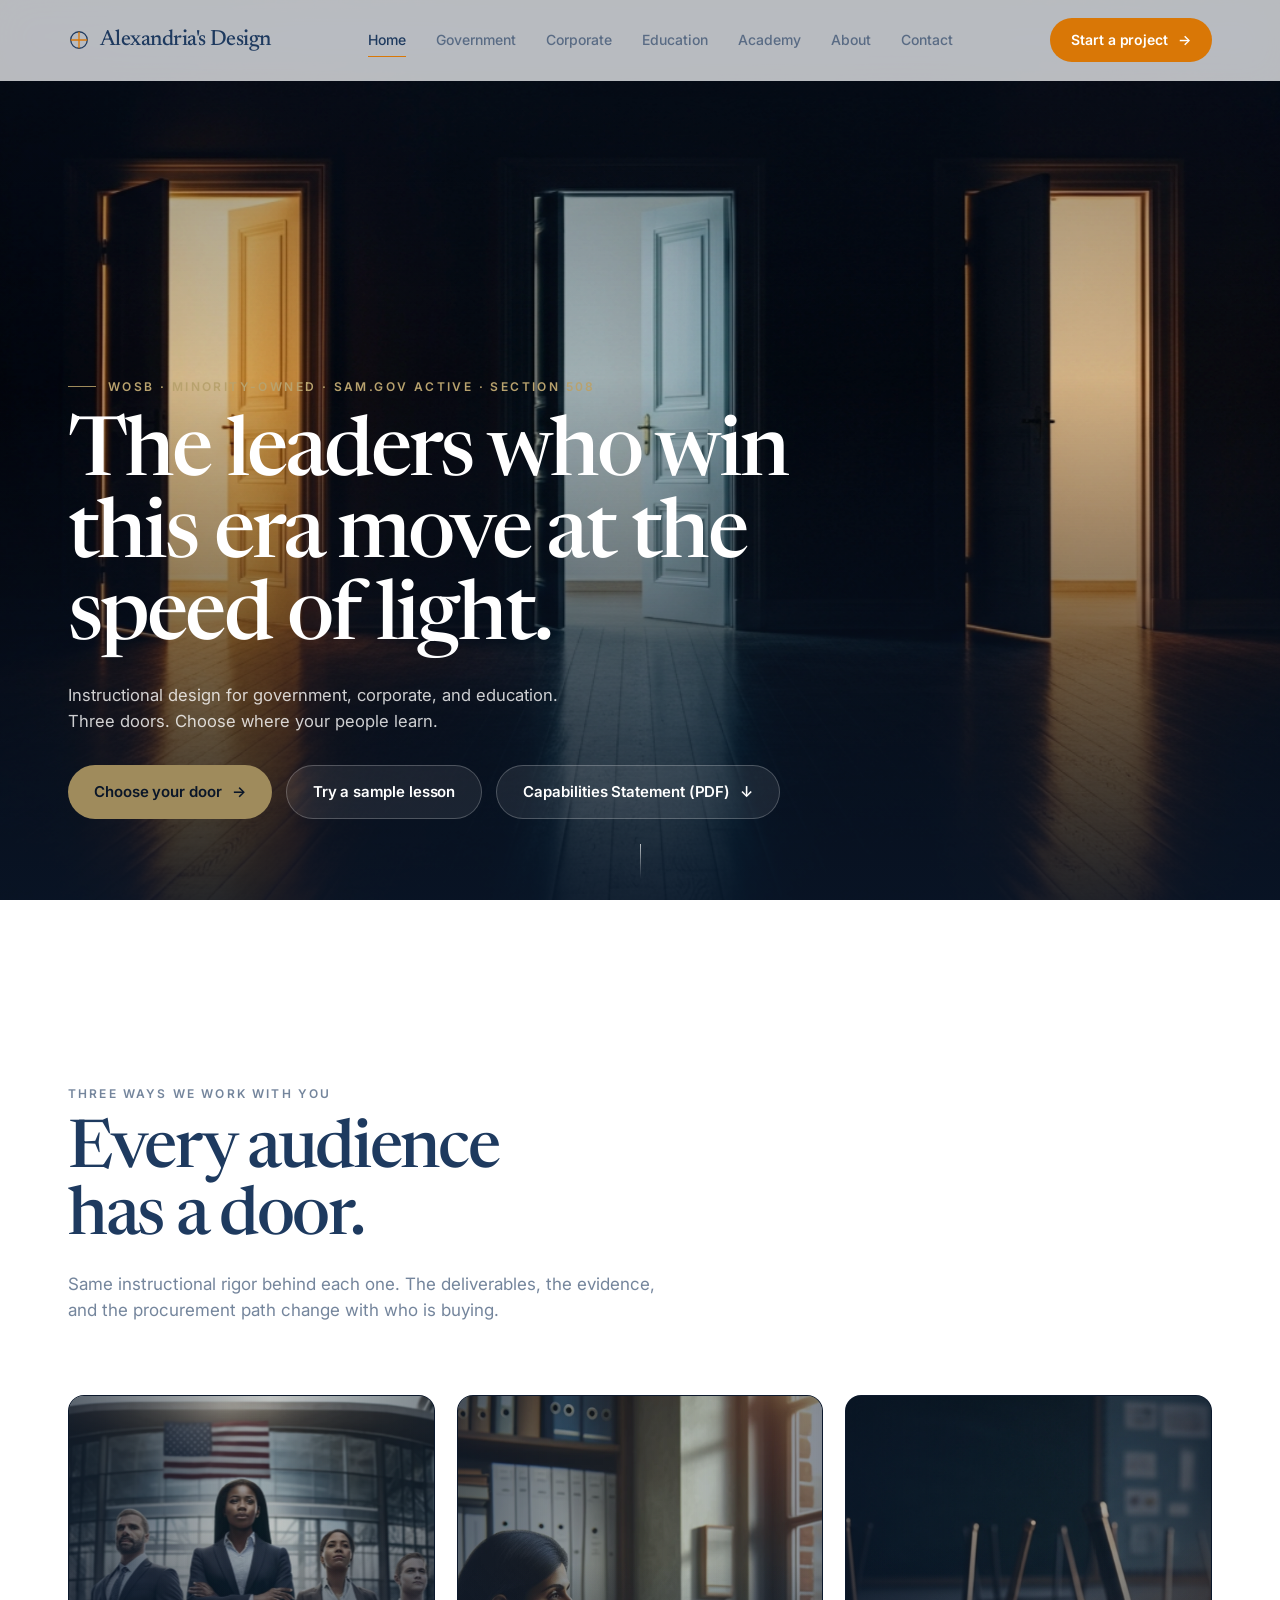
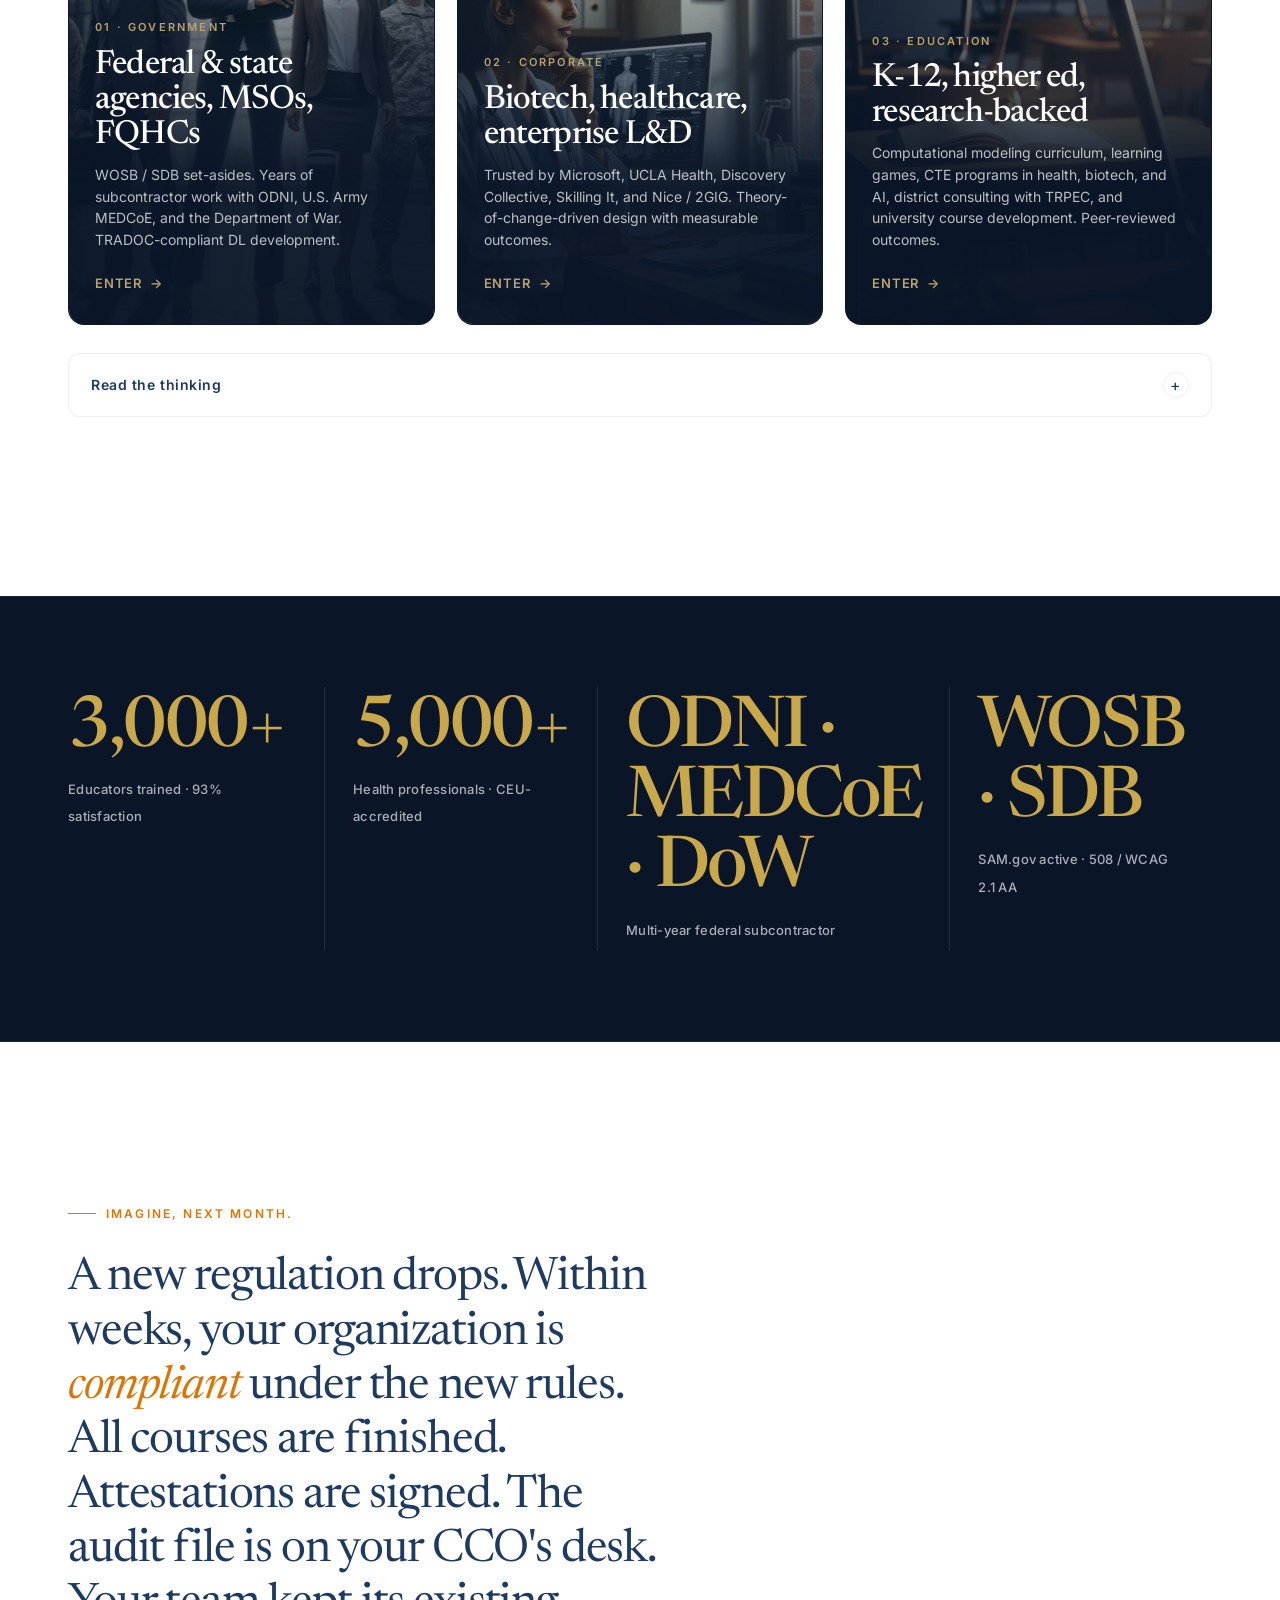
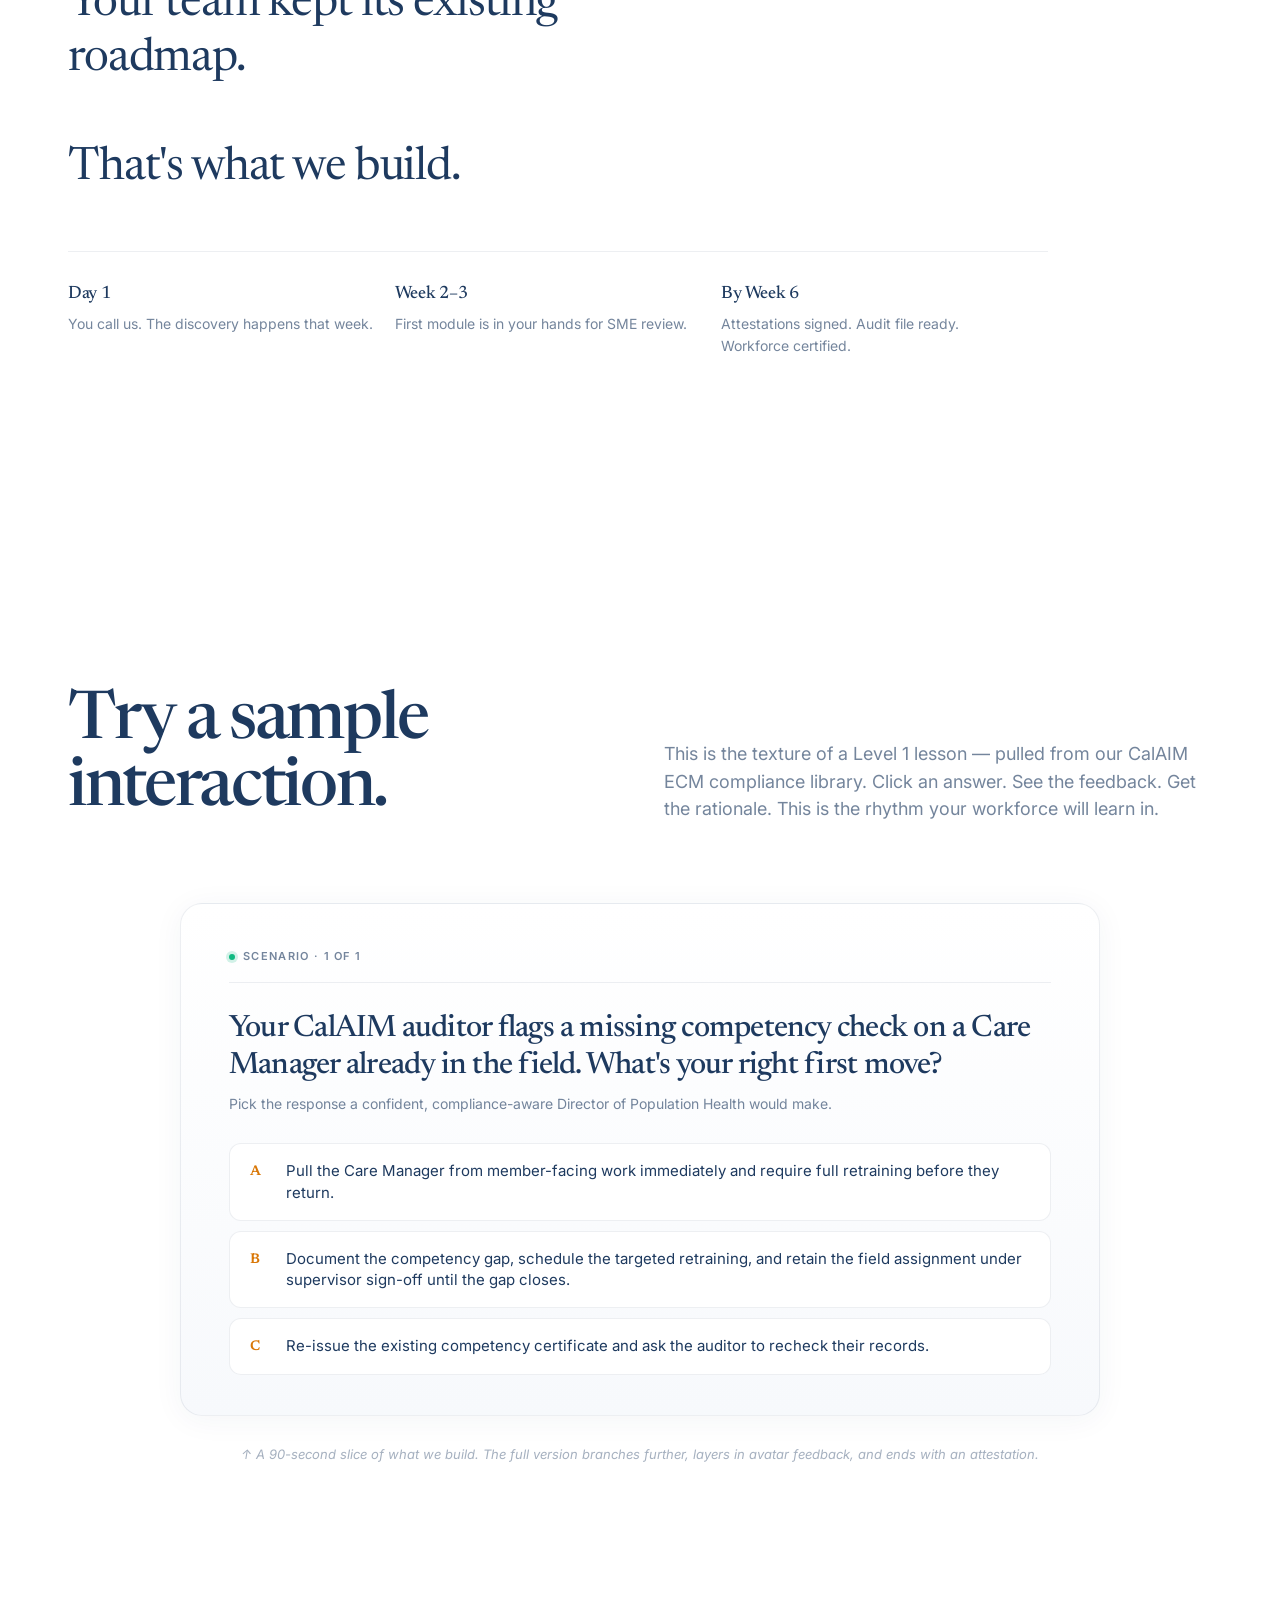
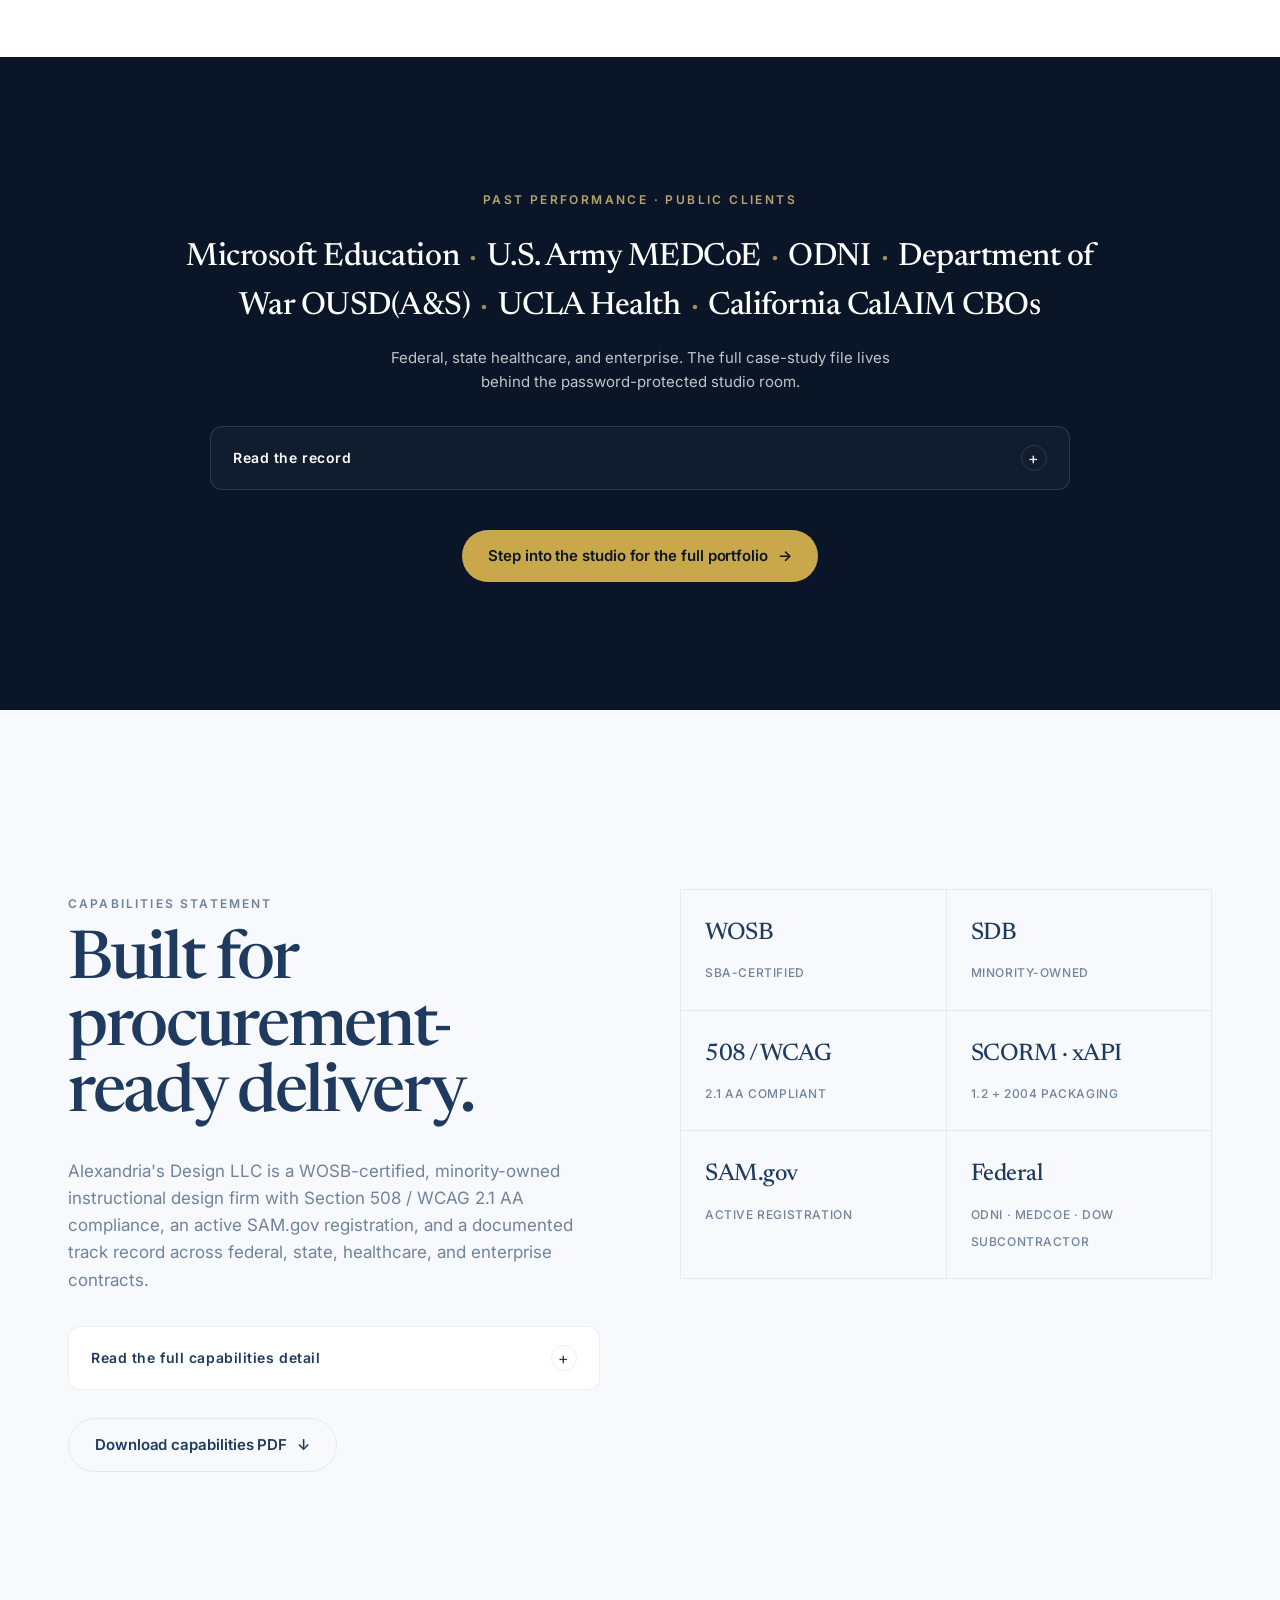
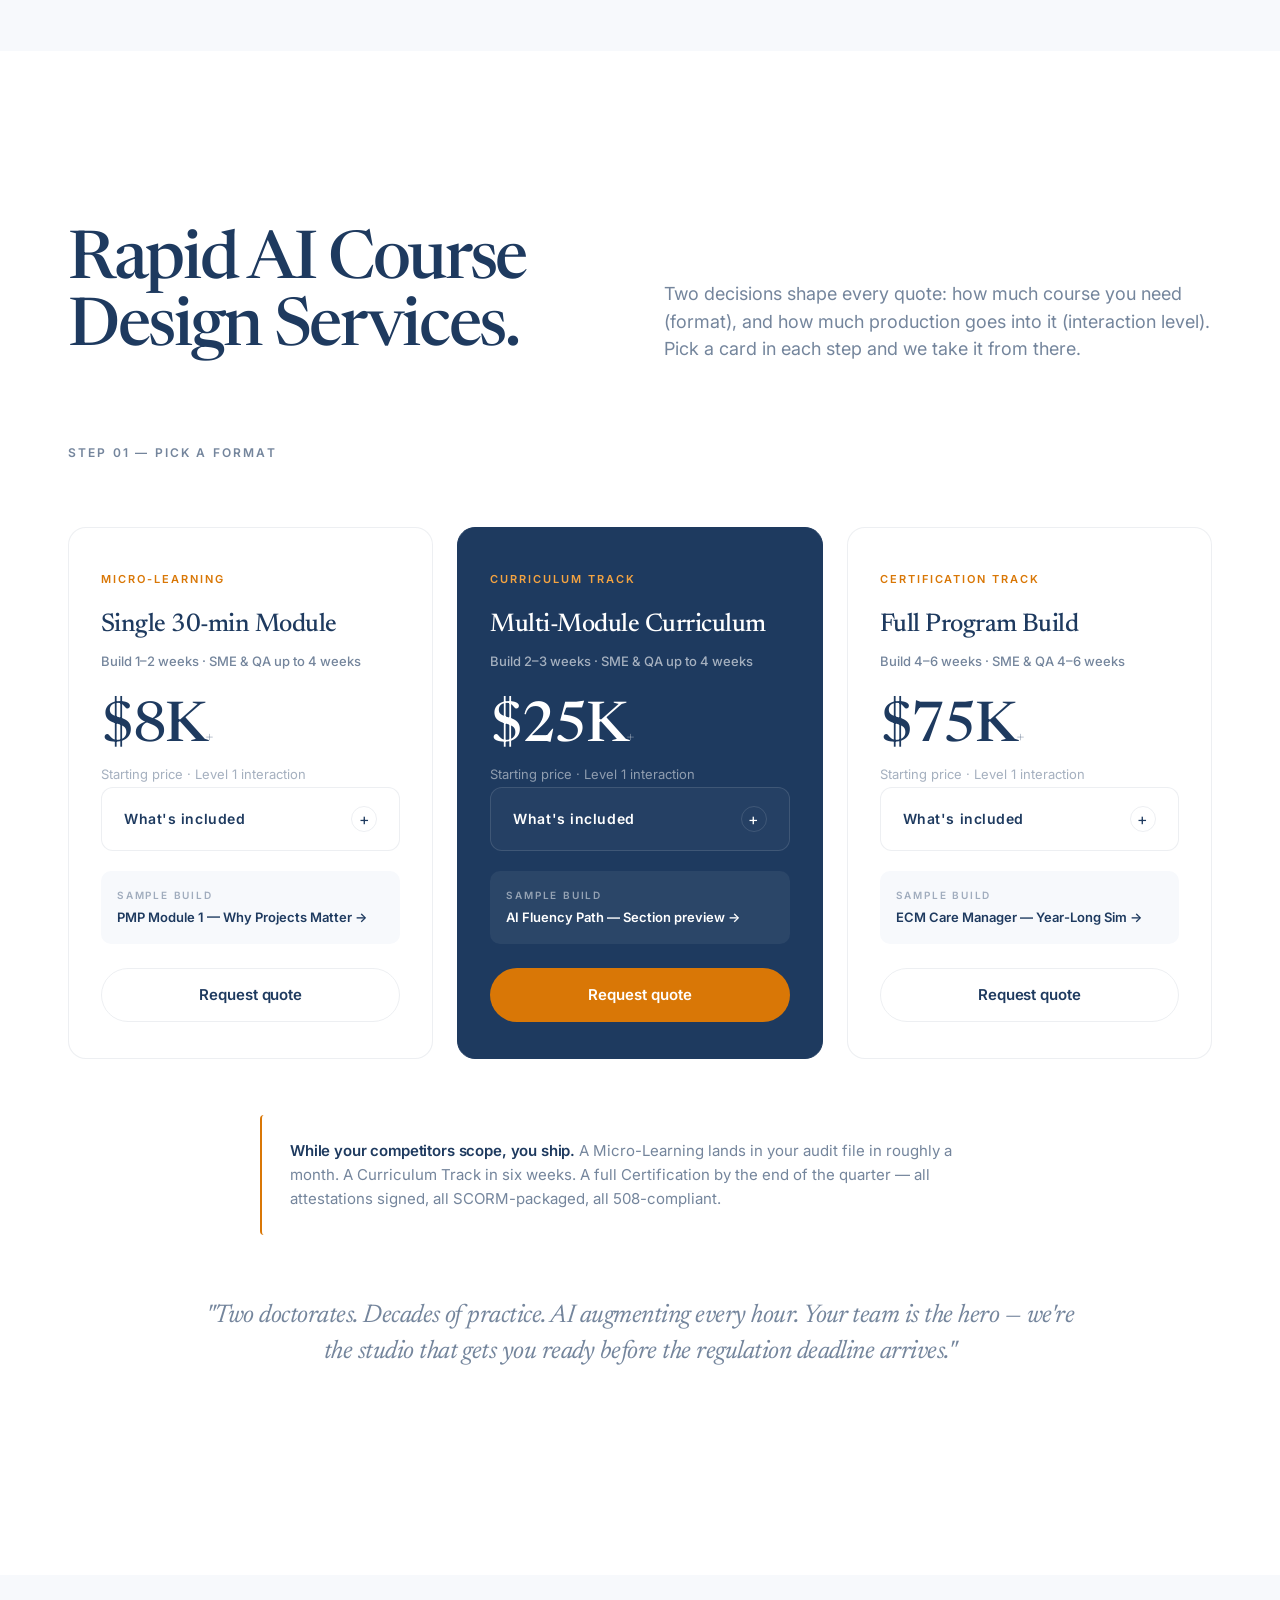
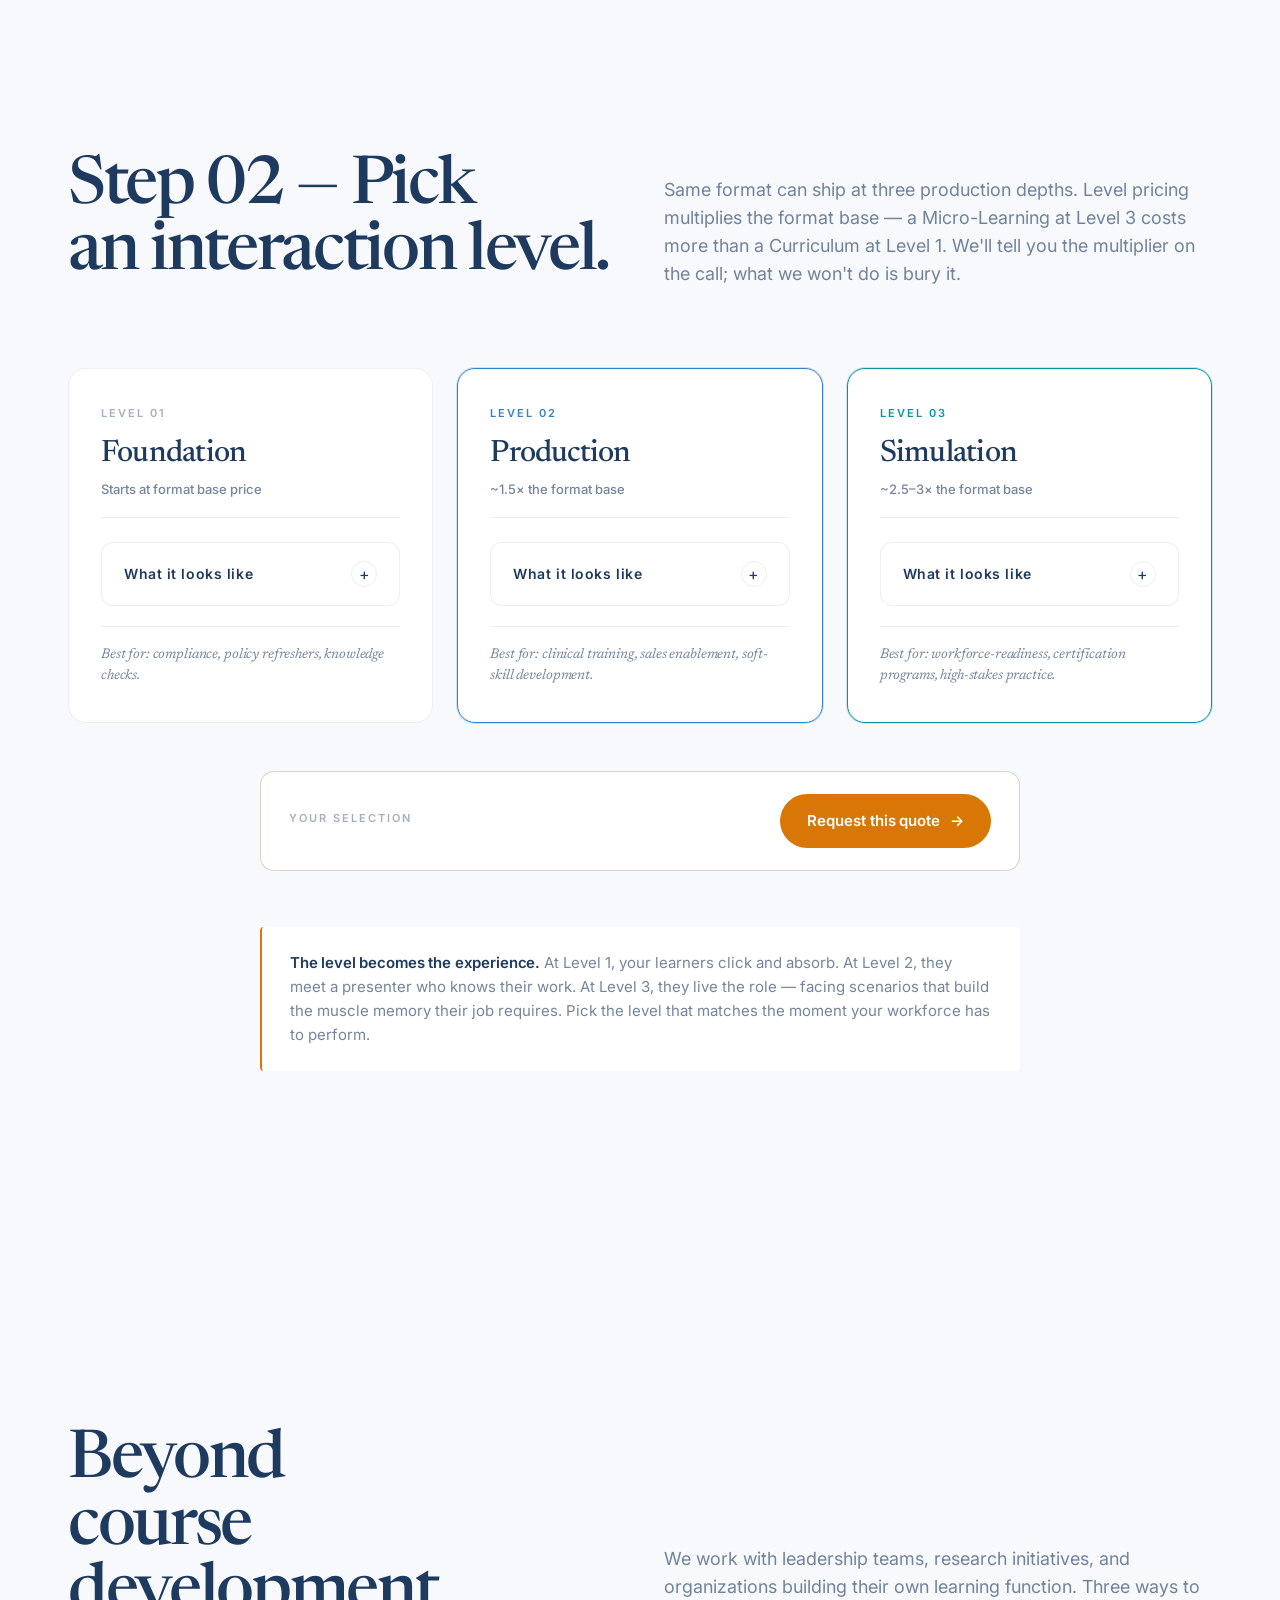
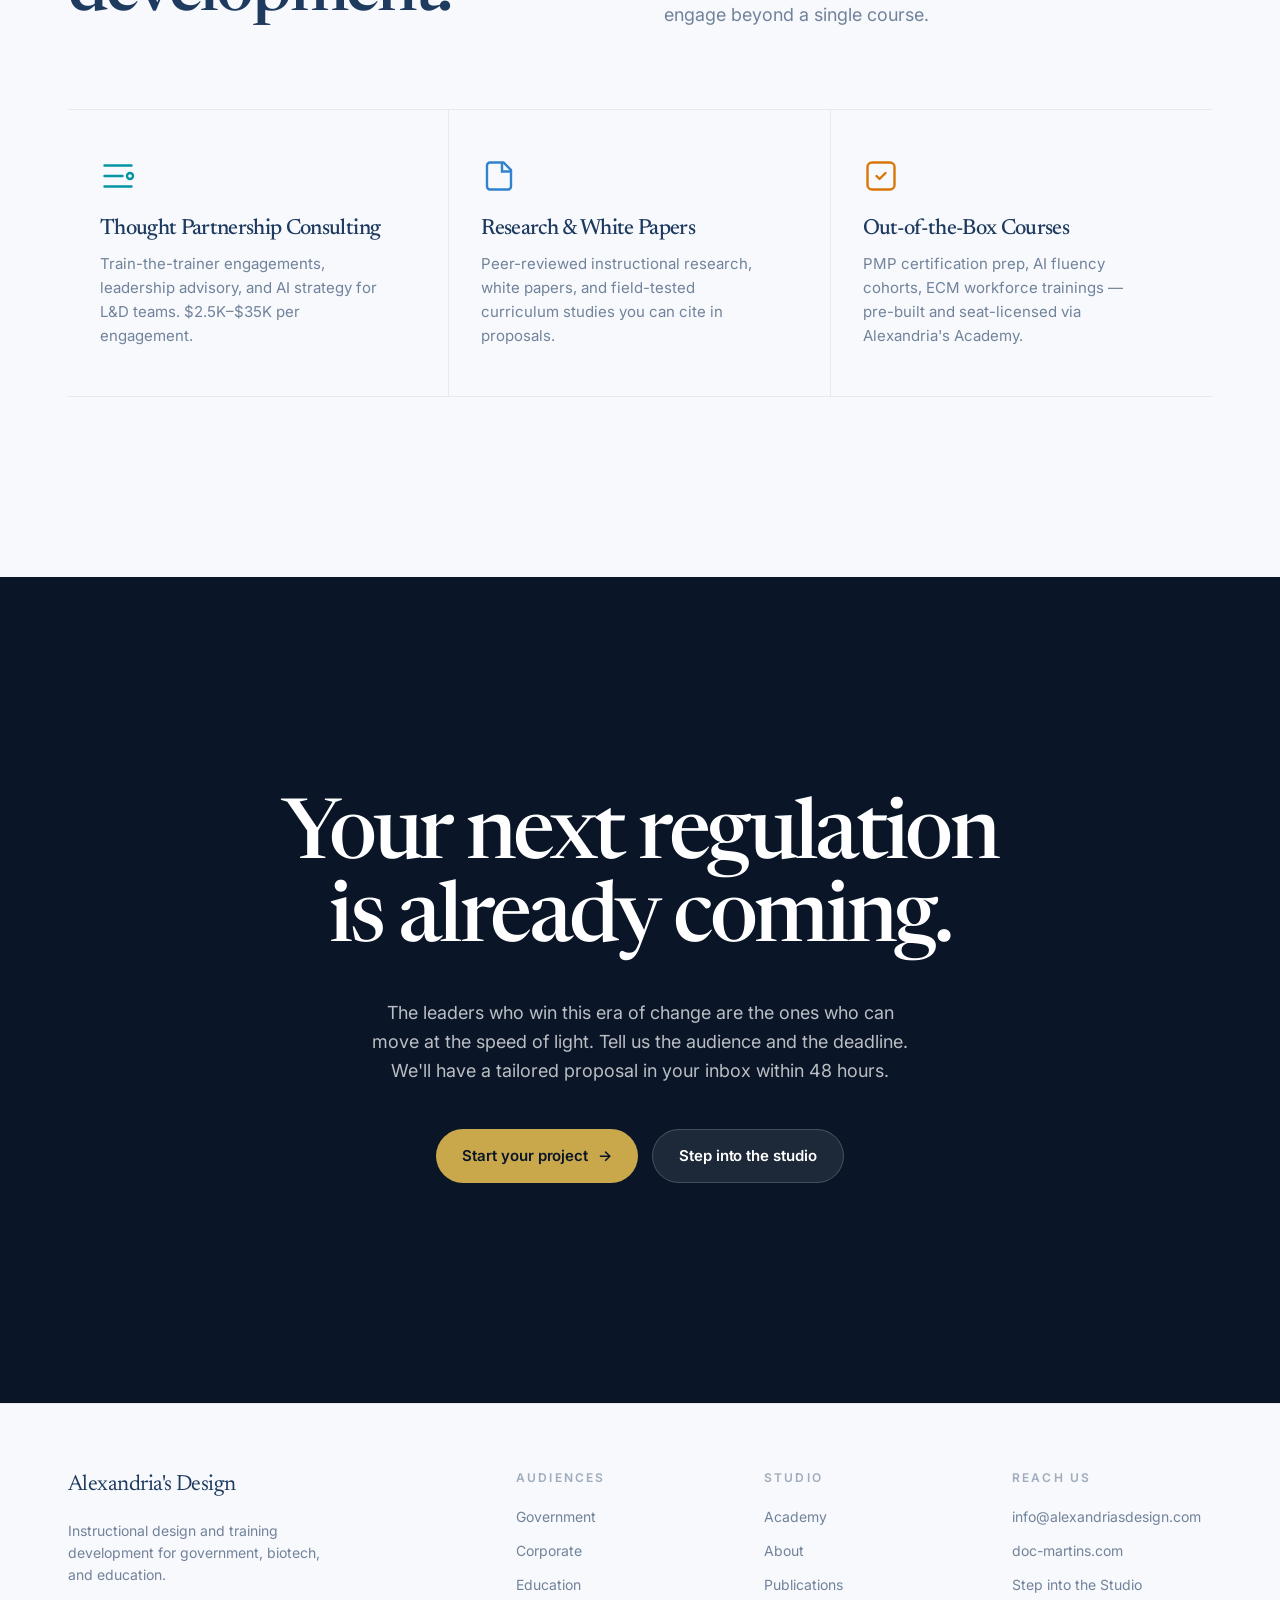
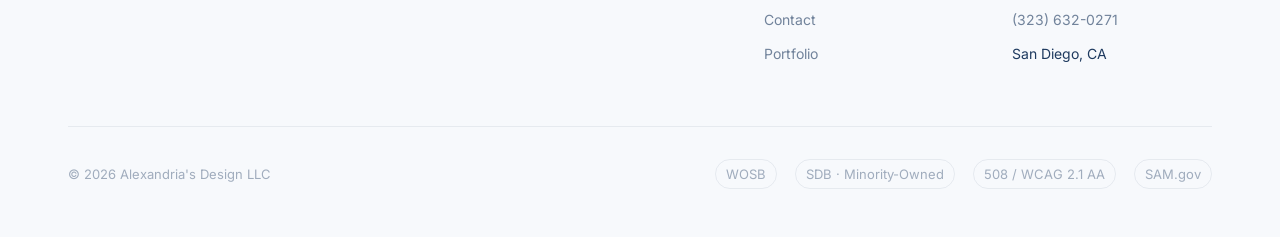
==== commit 65f76538: "Remove ModelIt! and Micro Mayhem; credit Dr. William Gideon as TRPEC founder; add CTE curriculum and" ====
--- a/index.html
+++ b/index.html
@@ -103,7 +103,7 @@
               <div class="door__plate">
                 <span class="door__num">02 · Corporate</span>
                 <h3 class="door__title">Biotech, healthcare, enterprise L&amp;D</h3>
-                <p class="door__desc">Trusted by Microsoft, UCLA Health, Skilling It, and Nice / 2GIG. Theory-of-change-driven design with measurable outcomes.</p>
+                <p class="door__desc">Trusted by Microsoft, UCLA Health, Discovery Collective, Skilling It, and Nice / 2GIG. Theory-of-change-driven design with measurable outcomes.</p>
                 <span class="door__cta">Enter <span class="arrow">→</span></span>
               </div>
             </div>
@@ -118,7 +118,7 @@
               <div class="door__plate">
                 <span class="door__num">03 · Education</span>
                 <h3 class="door__title">K-12, higher ed, research-backed</h3>
-                <p class="door__desc">STEM platforms, games, and consulting across ModelIt!, Micro Mayhem, TRPEC, and university course development. Peer-reviewed outcomes.</p>
+                <p class="door__desc">Computational modeling curriculum, learning games, CTE programs in health, biotech, and AI, district consulting with TRPEC, and university course development. Peer-reviewed outcomes.</p>
                 <span class="door__cta">Enter <span class="arrow">→</span></span>
               </div>
             </div>
@@ -576,7 +576,7 @@
               <path d="M14 3v6h6" stroke="currentColor" stroke-width="1.6"/>
             </svg>
             <h3 class="beyond__title">Research &amp; White Papers</h3>
-            <p class="beyond__desc">Peer-reviewed instructional research, ModelIt! white papers, and field-tested curriculum studies you can cite in proposals.</p>
+            <p class="beyond__desc">Peer-reviewed instructional research, white papers, and field-tested curriculum studies you can cite in proposals.</p>
           </div>
           <div class="beyond__item">
             <svg class="beyond__icon" viewBox="0 0 24 24" fill="none" aria-hidden="true">
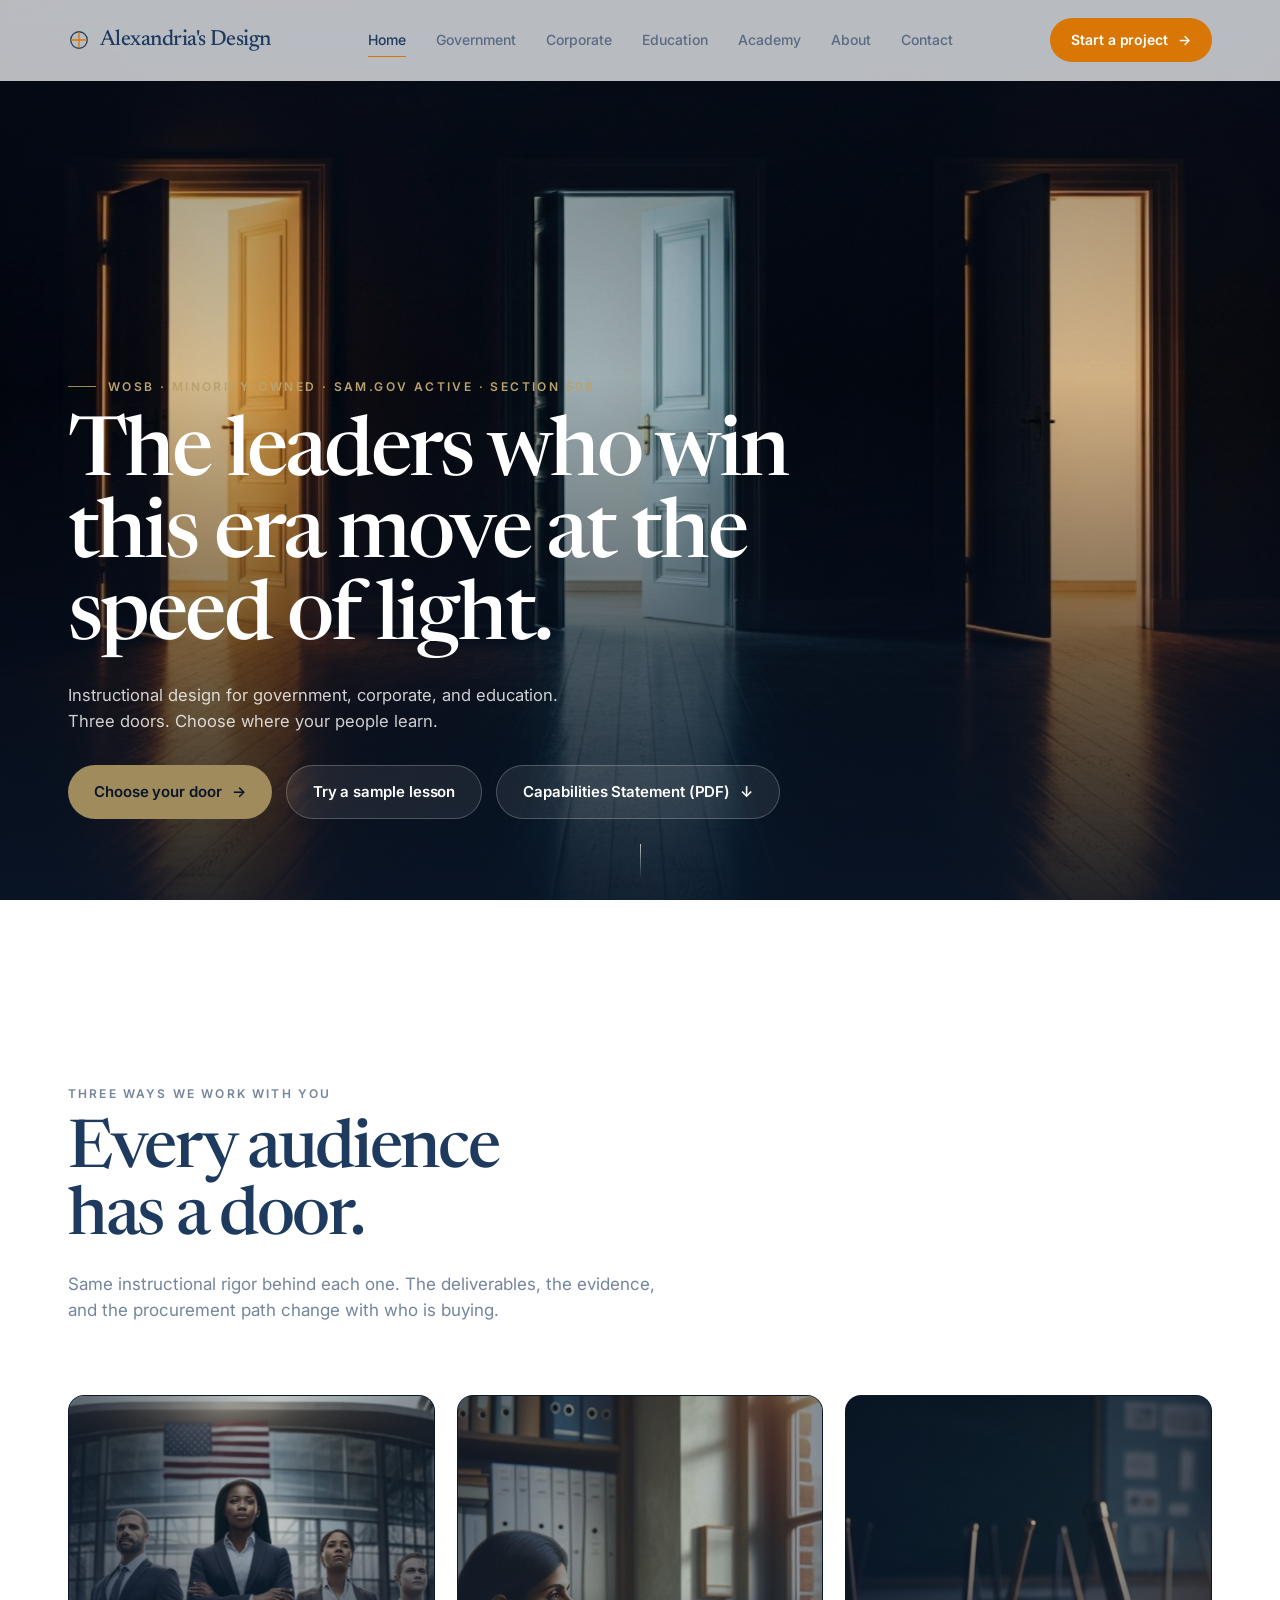
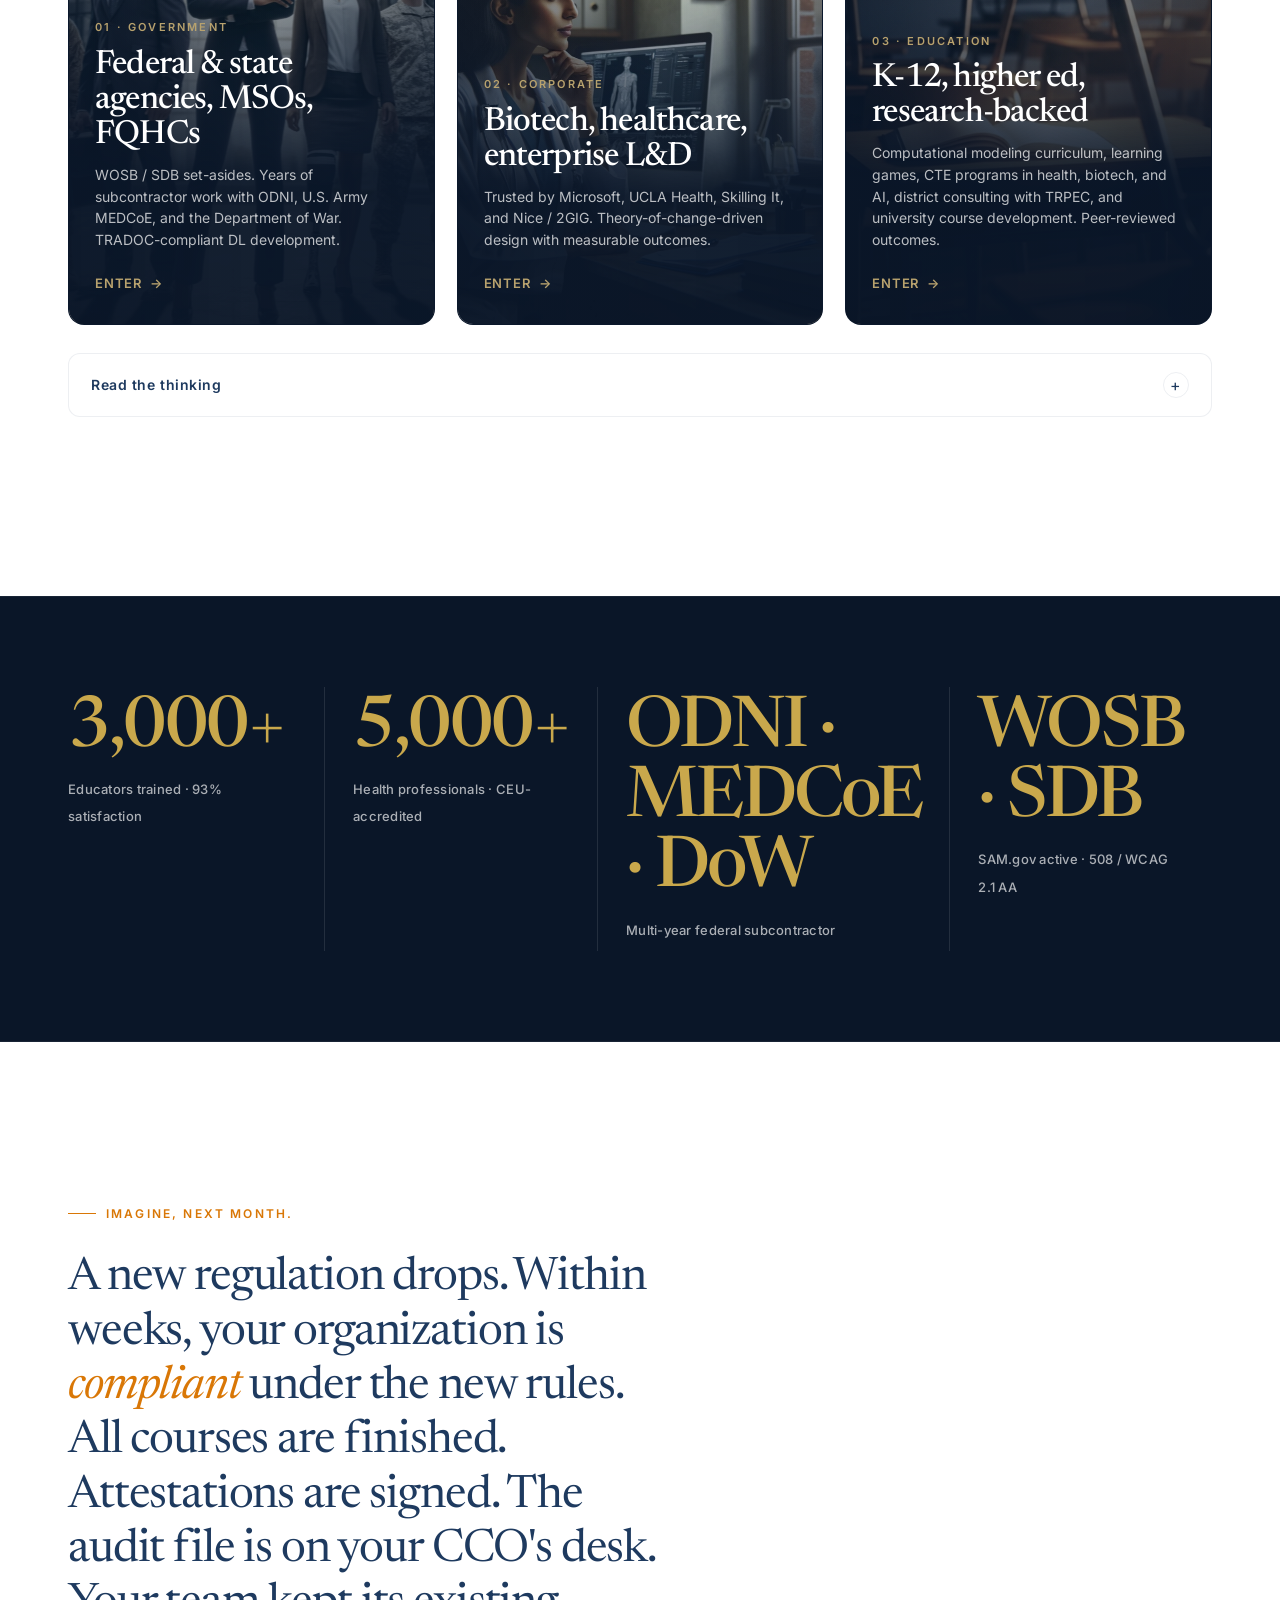
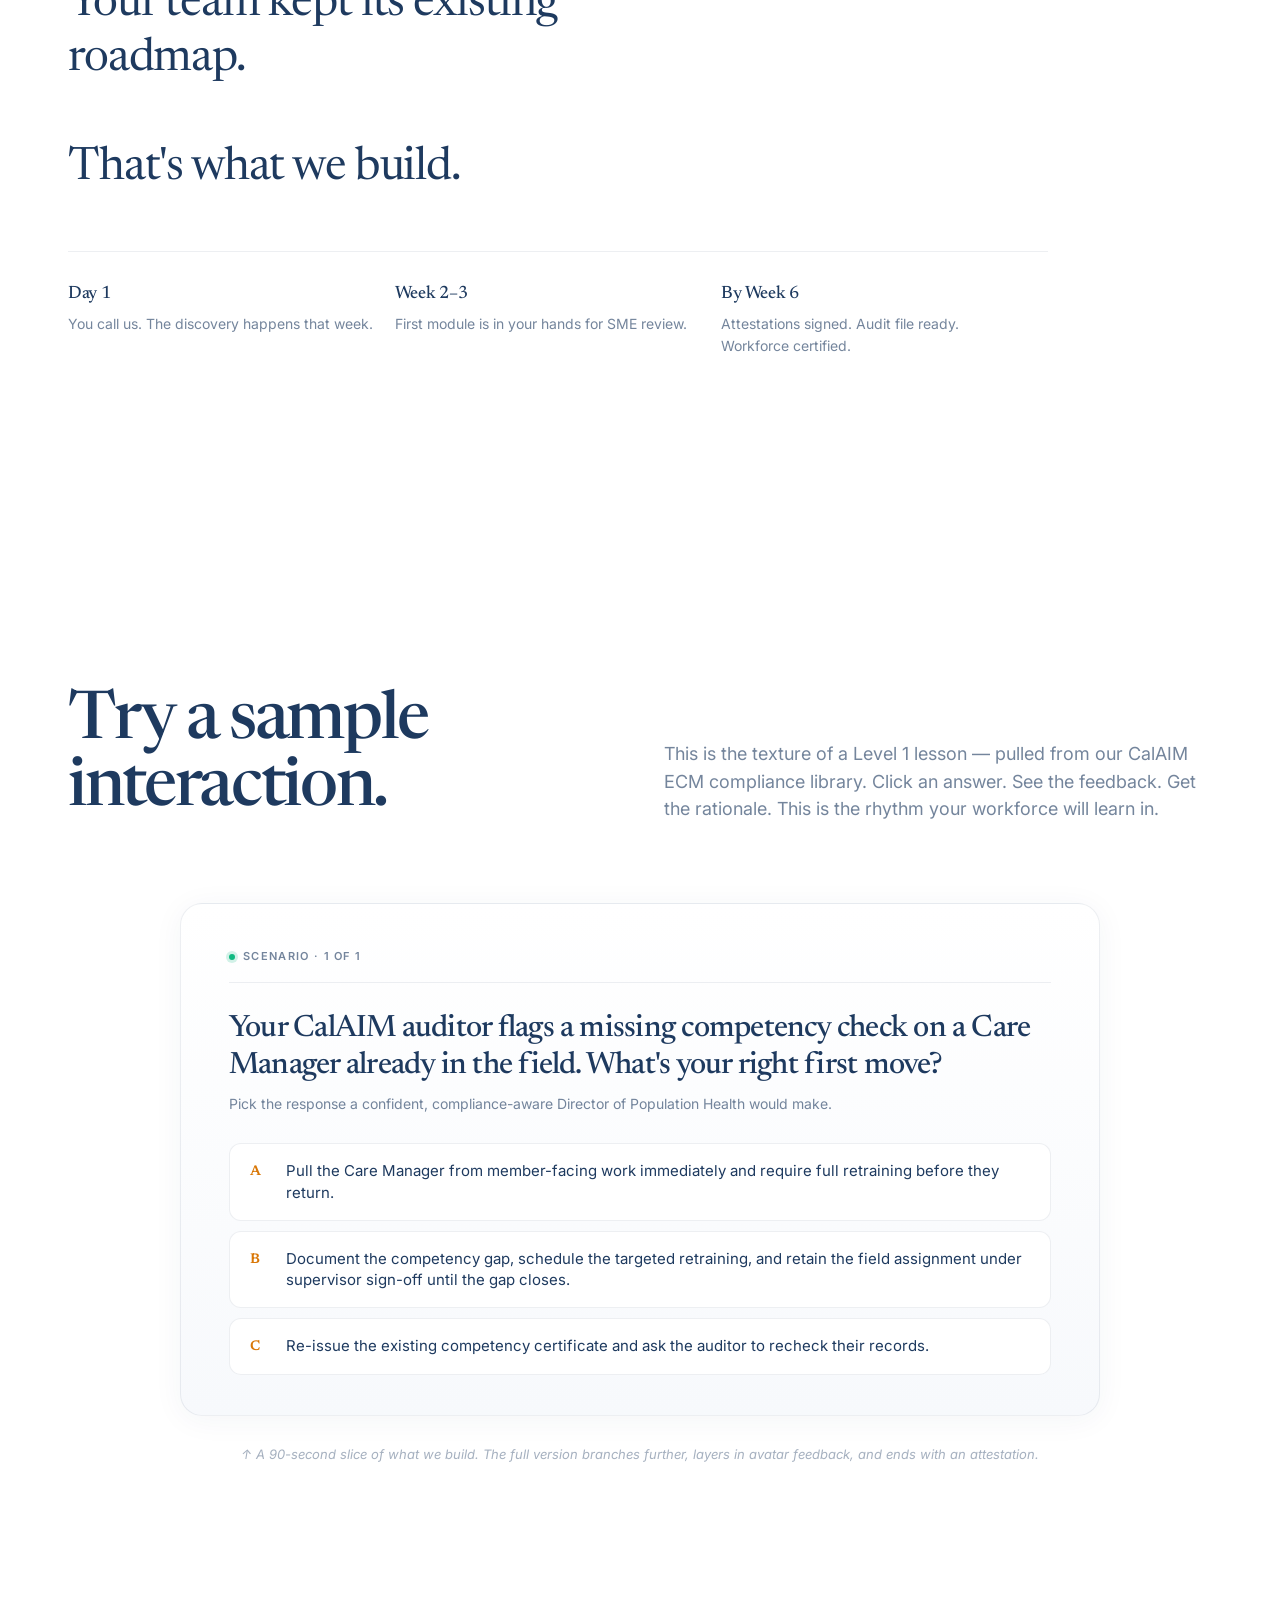
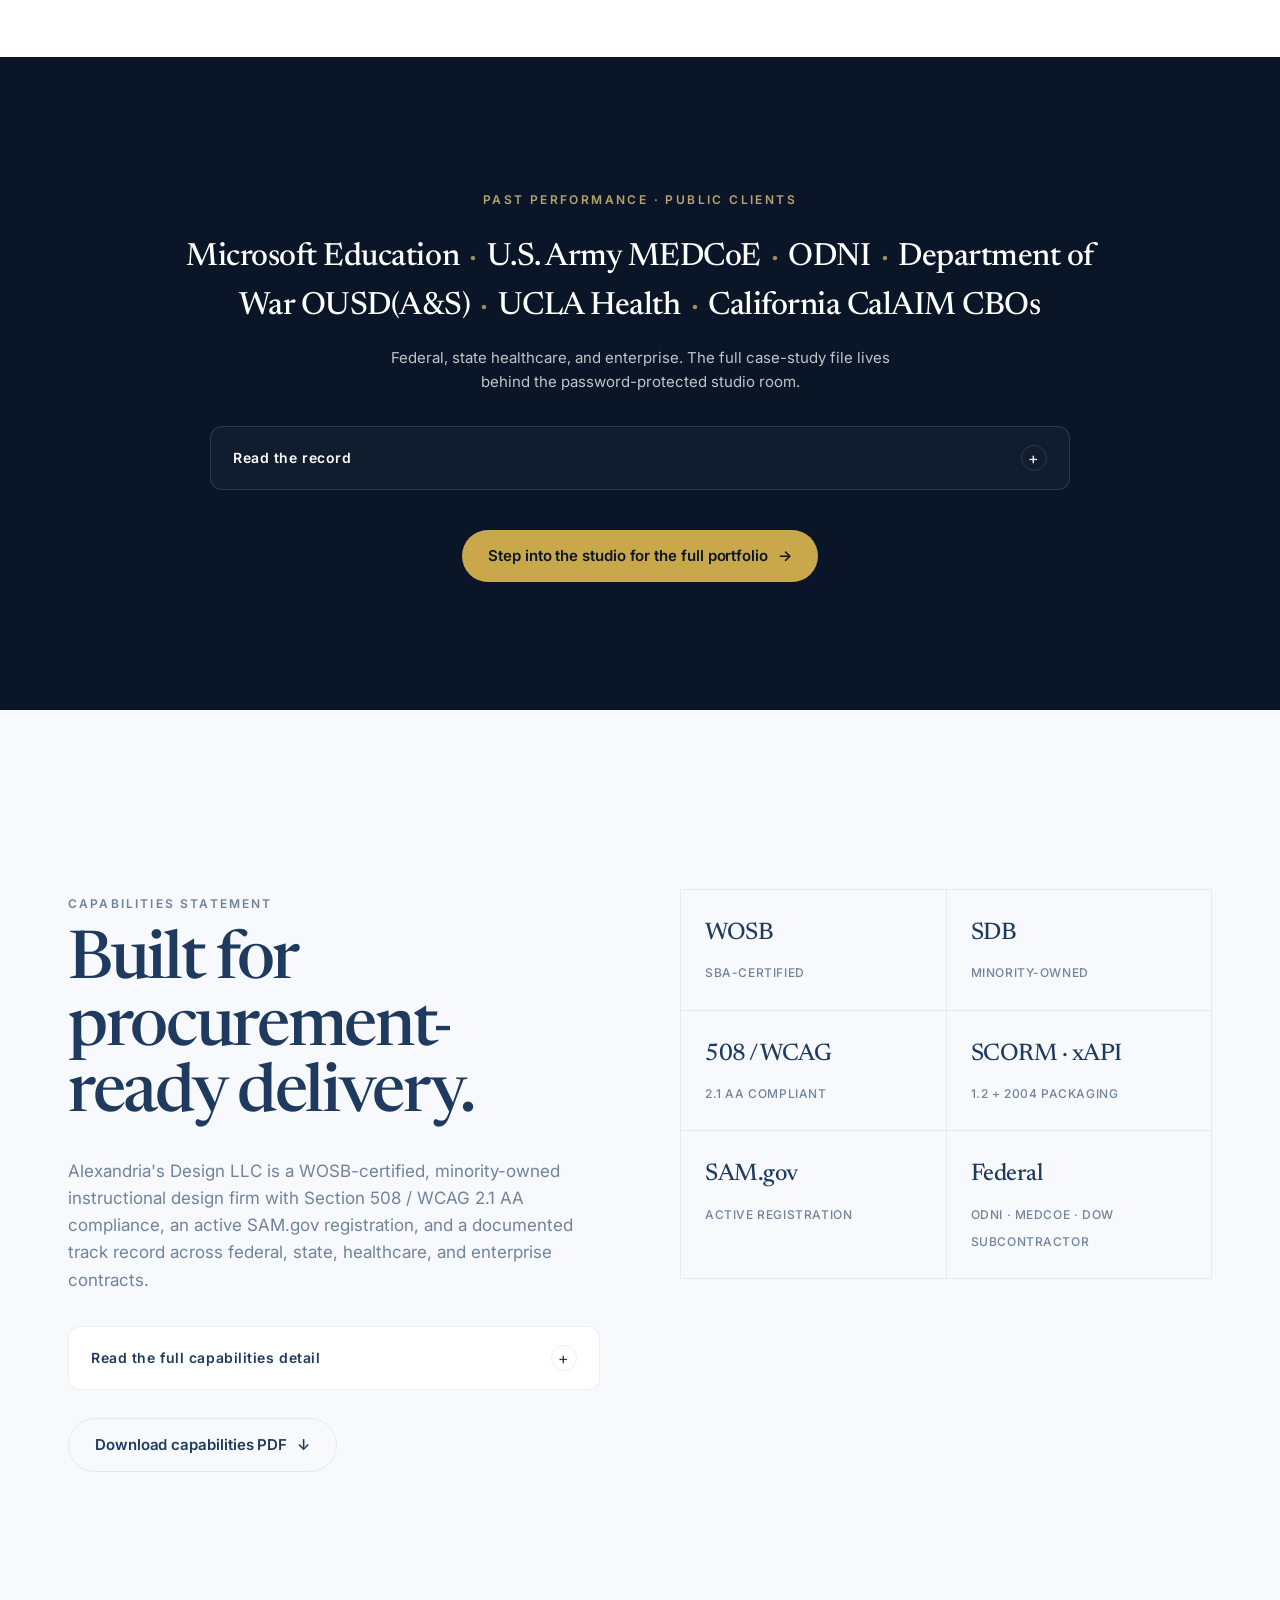
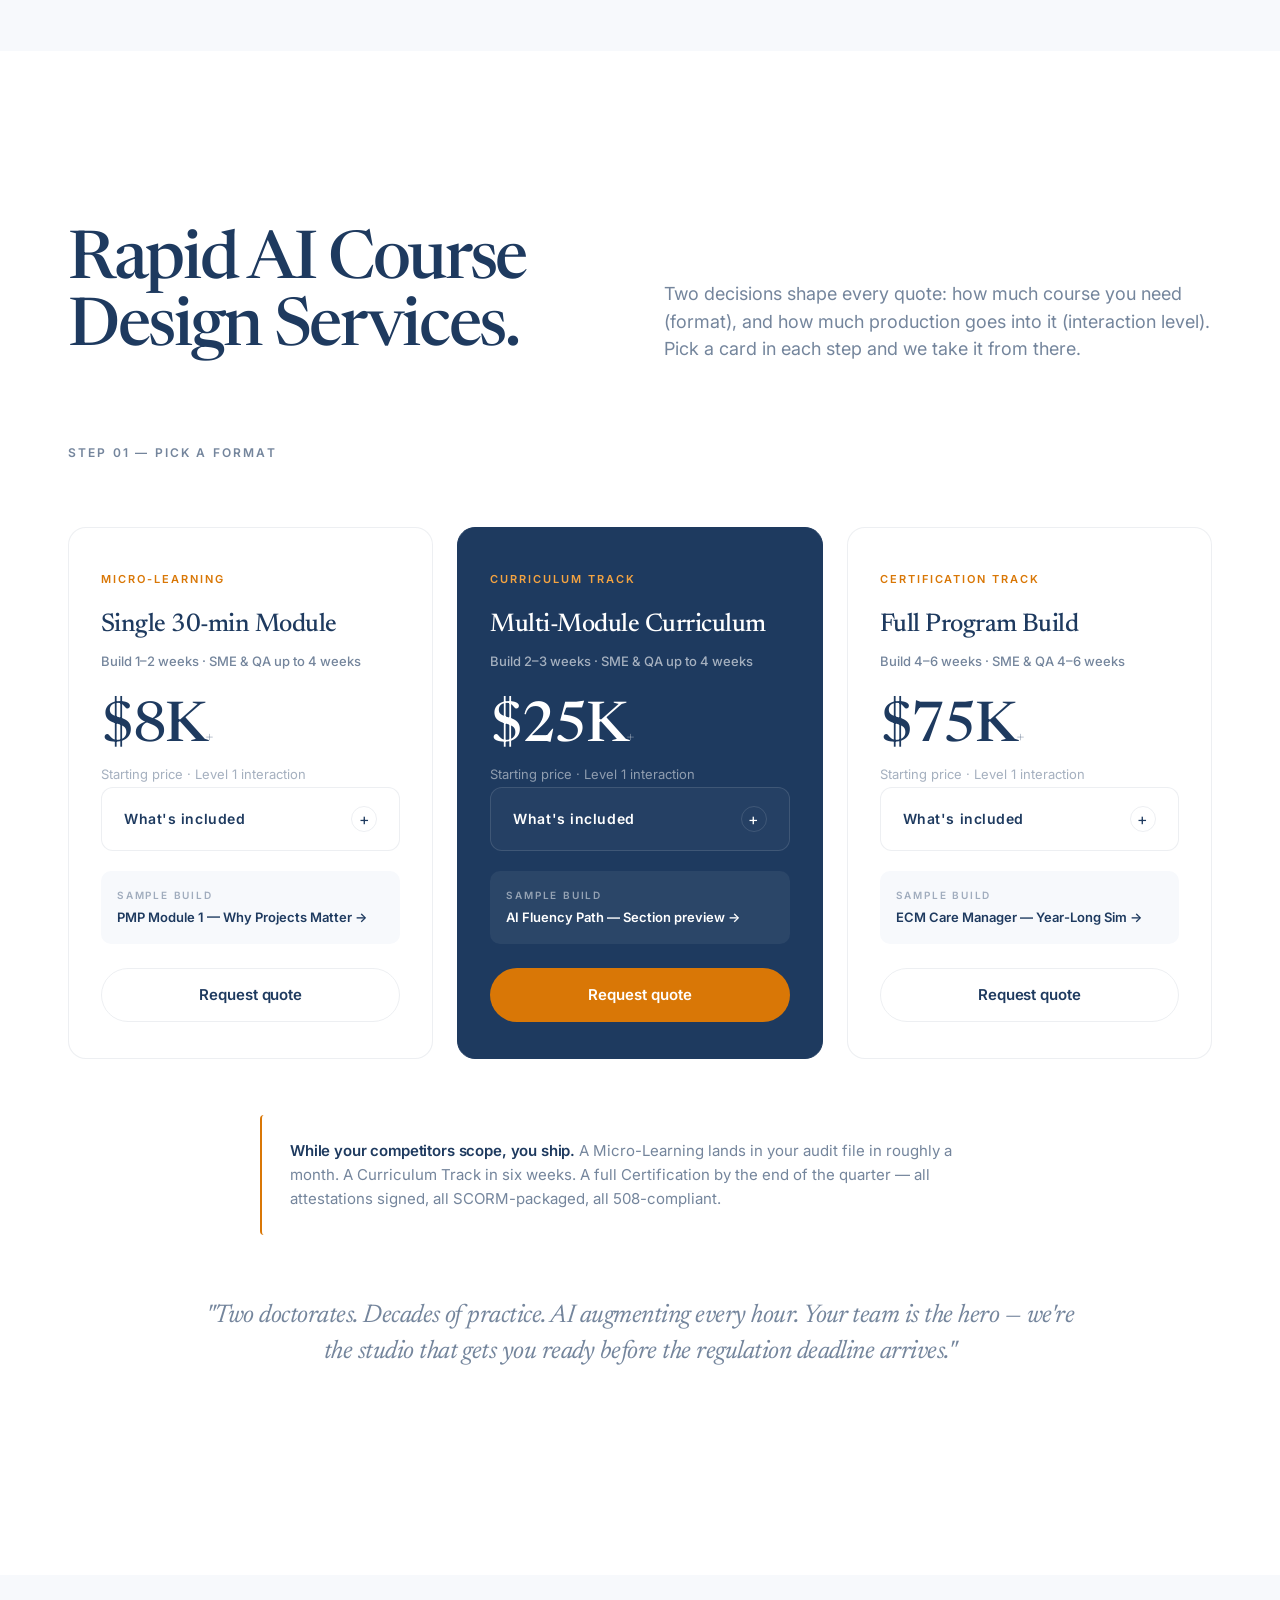
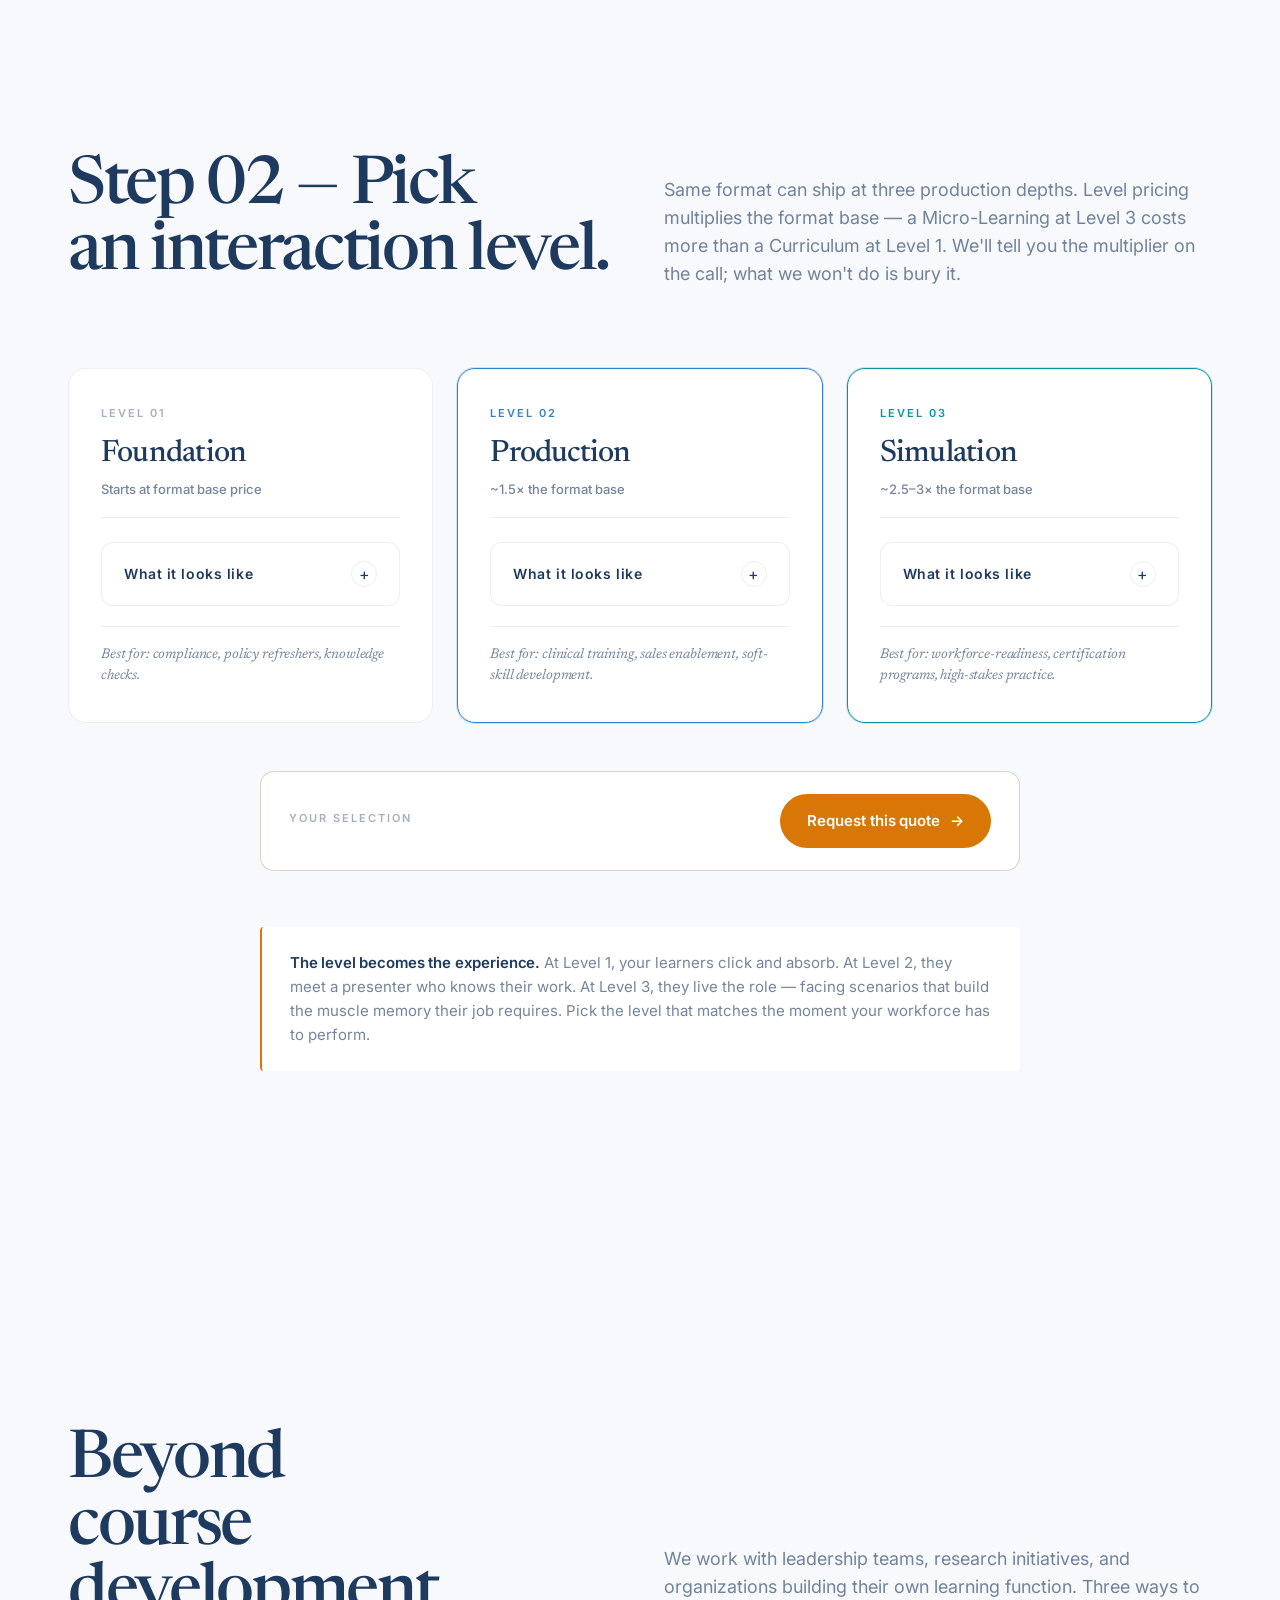
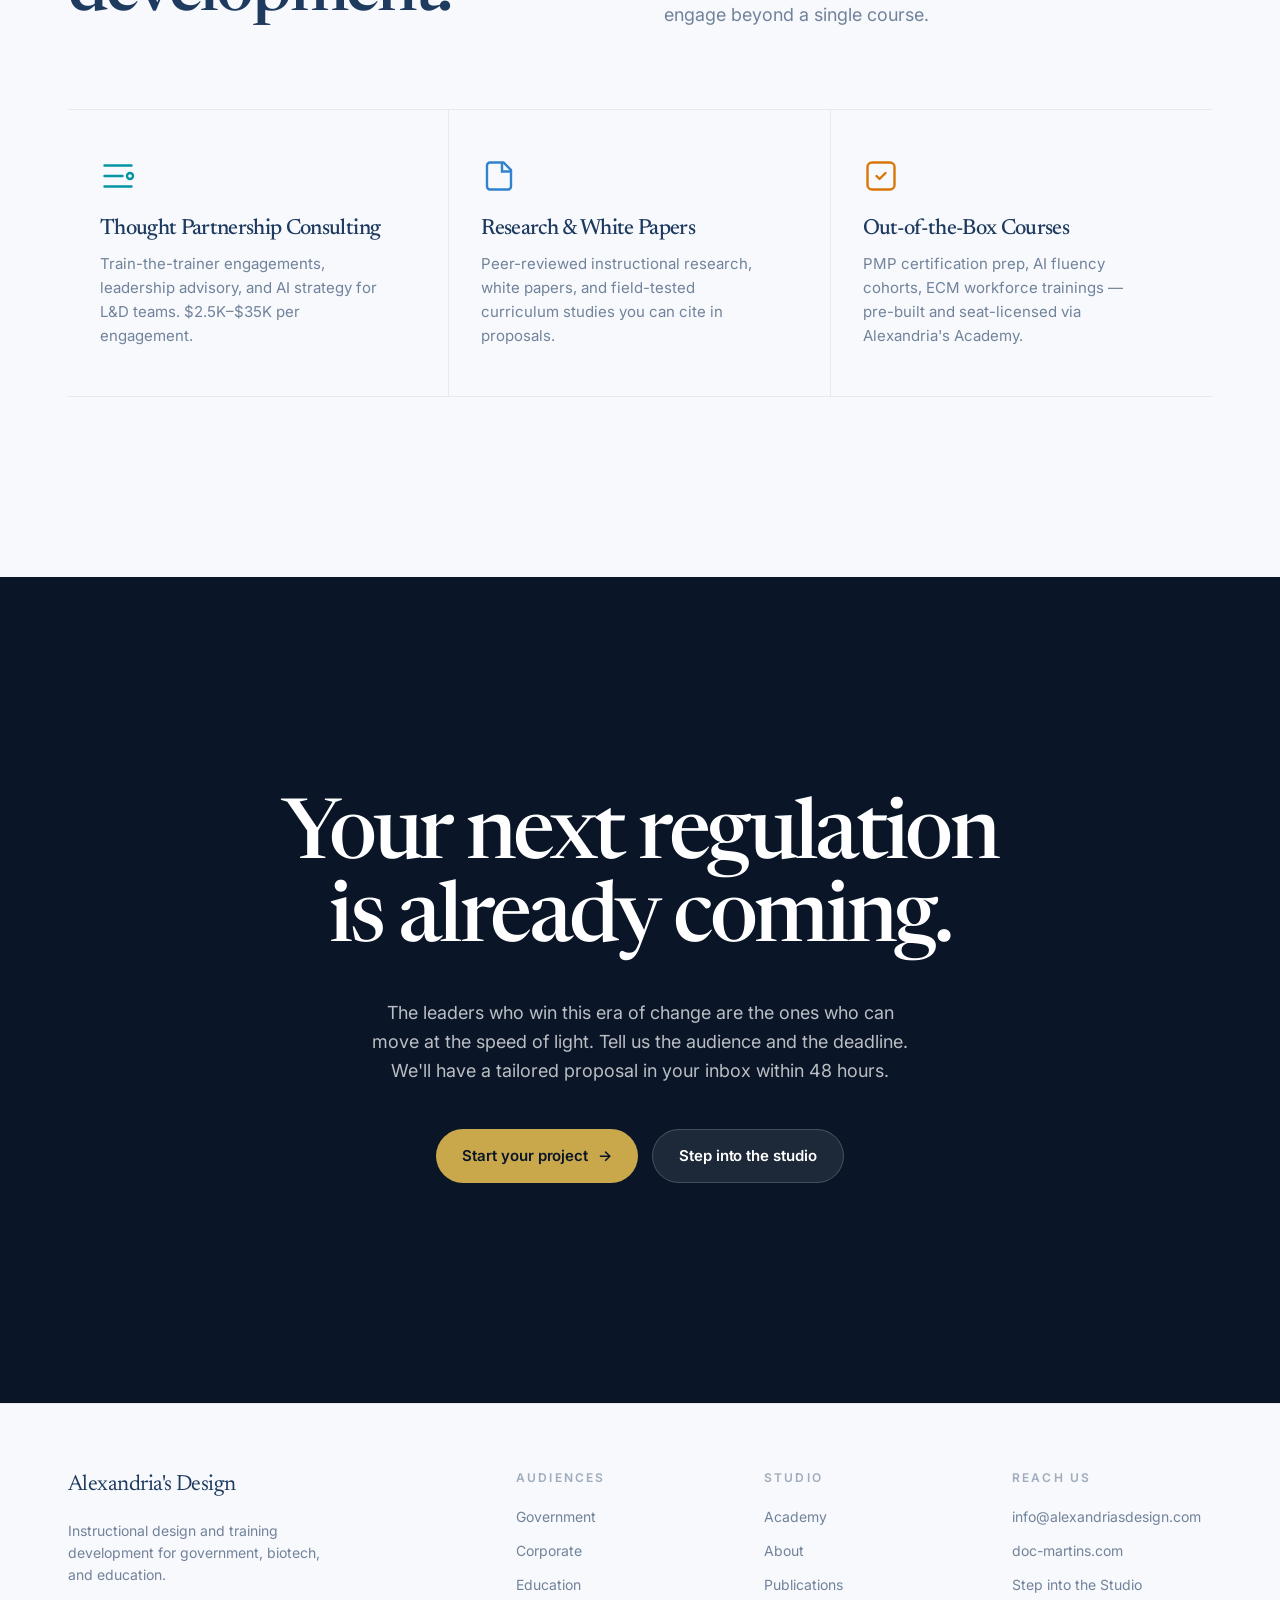
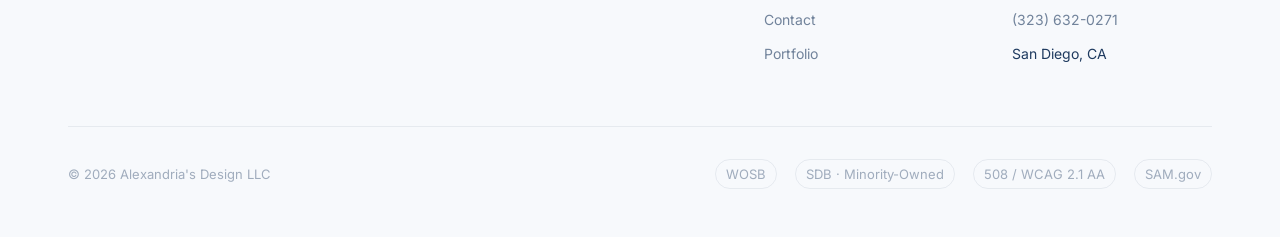
==== commit 9fa2e0e0: "Reframe Discovery Collective work as employment roles, not client work; remove SBIR references - Rem" ====
--- a/index.html
+++ b/index.html
@@ -103,7 +103,7 @@
               <div class="door__plate">
                 <span class="door__num">02 · Corporate</span>
                 <h3 class="door__title">Biotech, healthcare, enterprise L&amp;D</h3>
-                <p class="door__desc">Trusted by Microsoft, UCLA Health, Discovery Collective, Skilling It, and Nice / 2GIG. Theory-of-change-driven design with measurable outcomes.</p>
+                <p class="door__desc">Trusted by Microsoft, UCLA Health, Skilling It, and Nice / 2GIG. Theory-of-change-driven design with measurable outcomes.</p>
                 <span class="door__cta">Enter <span class="arrow">→</span></span>
               </div>
             </div>
@@ -318,7 +318,7 @@
               <div class="drawer__body">
                 <ul class="cap__list" style="border-top:0; margin-bottom:0;">
                   <li><span class="k">01</span><span><strong>Core competencies</strong> — Distributed Learning (TRADOC &amp; Army University), eLearning development (Articulate 360, Storyline, Rise), curriculum design (CCSS / NGSS / military standards), leadership training, Section 508 accessibility, AI literacy programs.</span></li>
-                  <li><span class="k">02</span><span><strong>Selected past performance</strong> — Office of the Director of National Intelligence (subcontractor) · U.S. Army MEDCoE DL (multi-year subcontractor) · Department of War (formerly DoD) OUSD(A&amp;S) MPP Portal (10 modules, 136 objectives, bilingual) · Microsoft Education (3,000+ educators, 93% satisfaction) · UCLA Health (5,000+ professionals, CEU-accredited) · K-12 STEM computational modeling (NGSS-aligned, with Discovery Collective).</span></li>
+                  <li><span class="k">02</span><span><strong>Selected past performance</strong> — Office of the Director of National Intelligence (subcontractor) · U.S. Army MEDCoE DL (multi-year subcontractor) · Department of War (formerly DoD) OUSD(A&amp;S) MPP Portal (10 modules, 136 objectives, bilingual) · Microsoft Education (3,000+ educators, 93% satisfaction) · UCLA Health (5,000+ professionals, CEU-accredited).</span></li>
                   <li><span class="k">03</span><span><strong>NAICS</strong> — 611430 Professional &amp; Management Development Training · 611710 Educational Support Services · 541611 Administrative Management Consulting.</span></li>
                   <li><span class="k">04</span><span><strong>Set-aside eligibility</strong> — WOSB · Minority-Owned · Small Disadvantaged Business (SDB) · SAM.gov Active.</span></li>
                   <li><span class="k">05</span><span><strong>Standards &amp; packaging</strong> — SCORM 1.2 / 2004 · xAPI · TRADOC DL standards · WCAG 2.1 AA · ISD process documentation.</span></li>
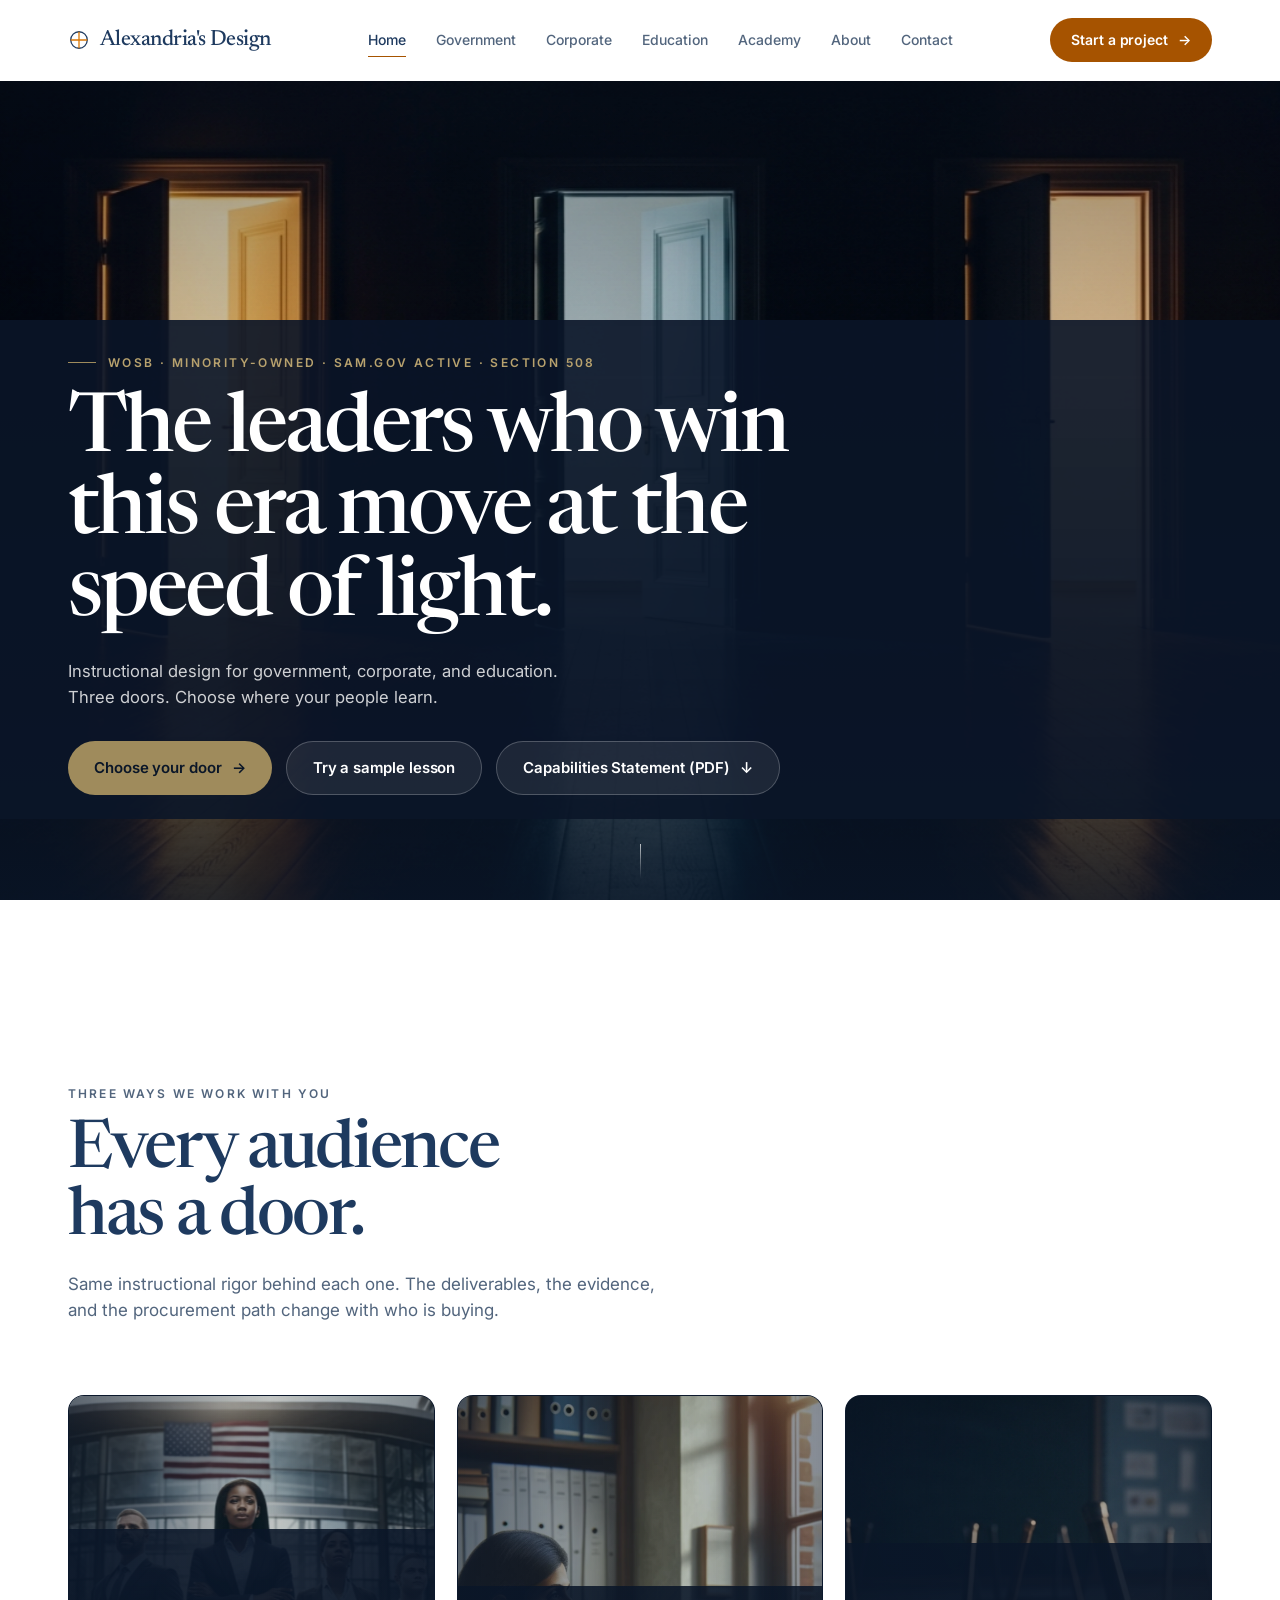
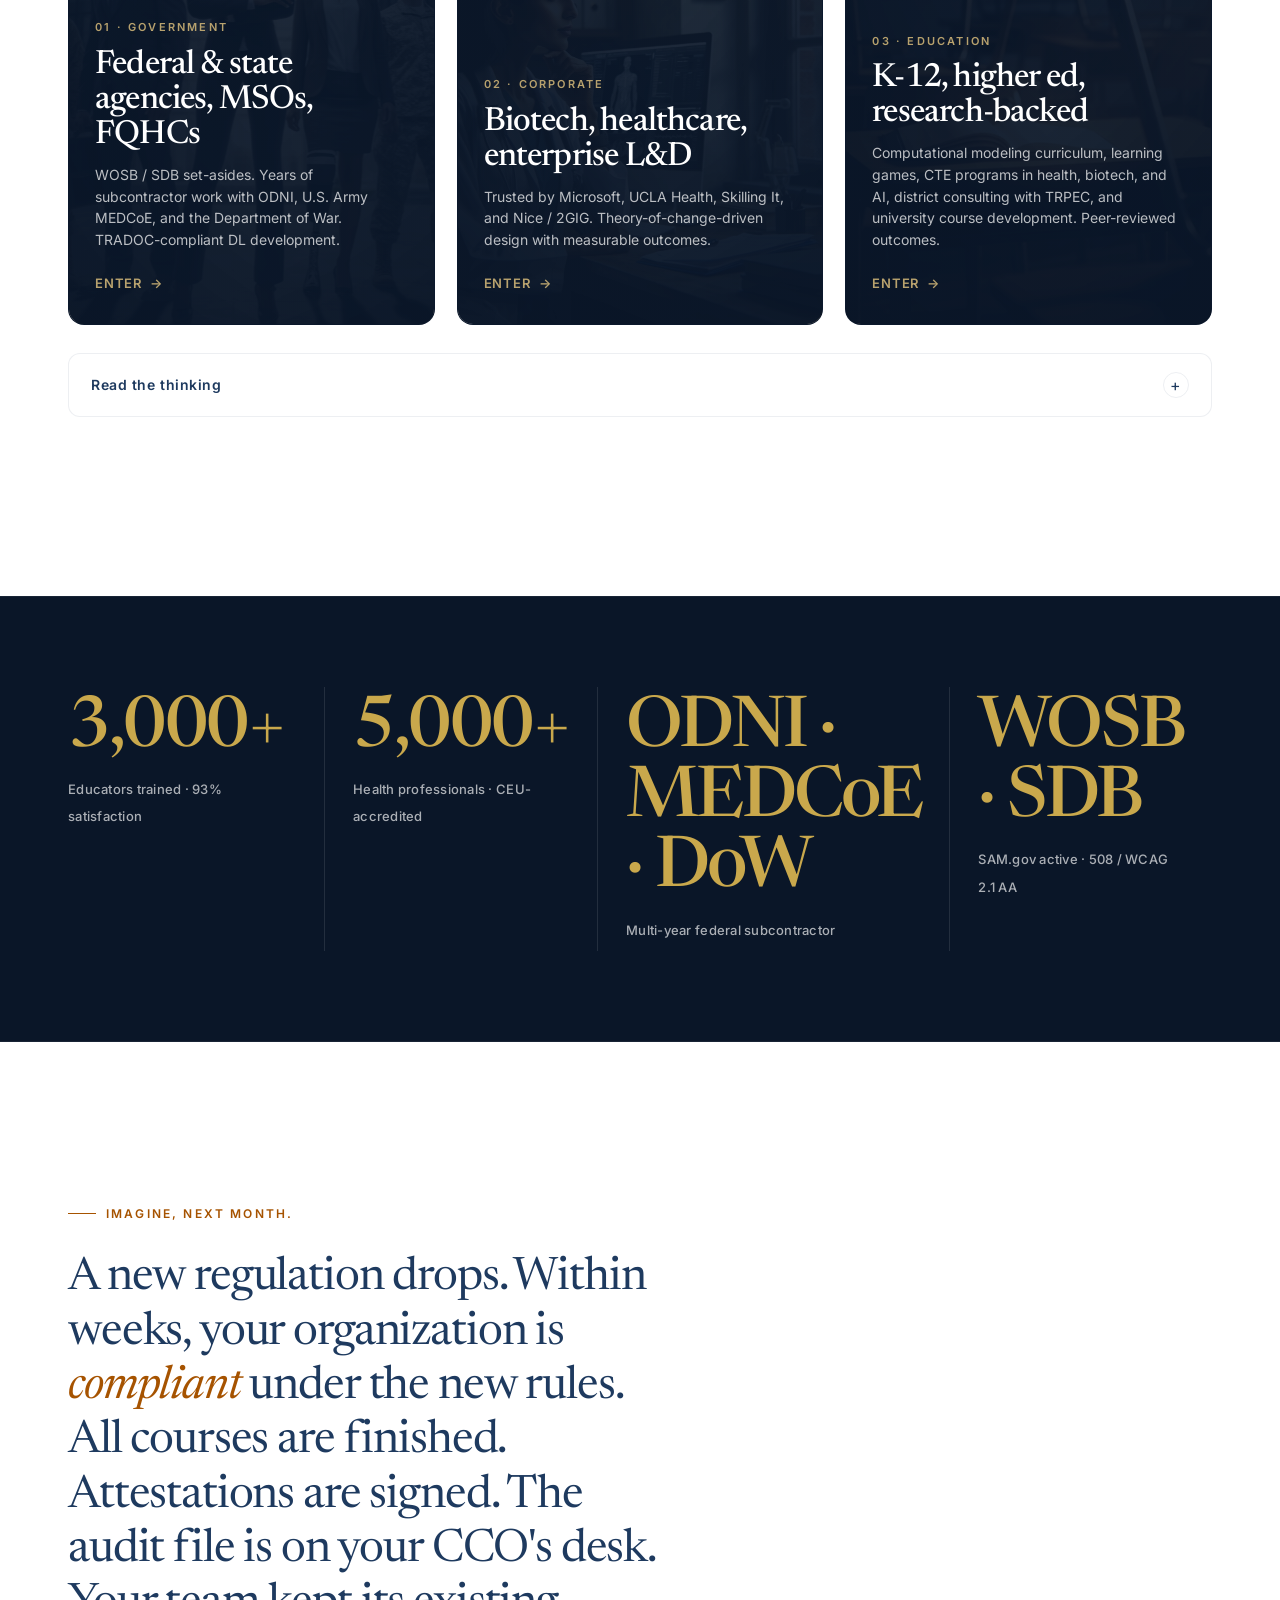
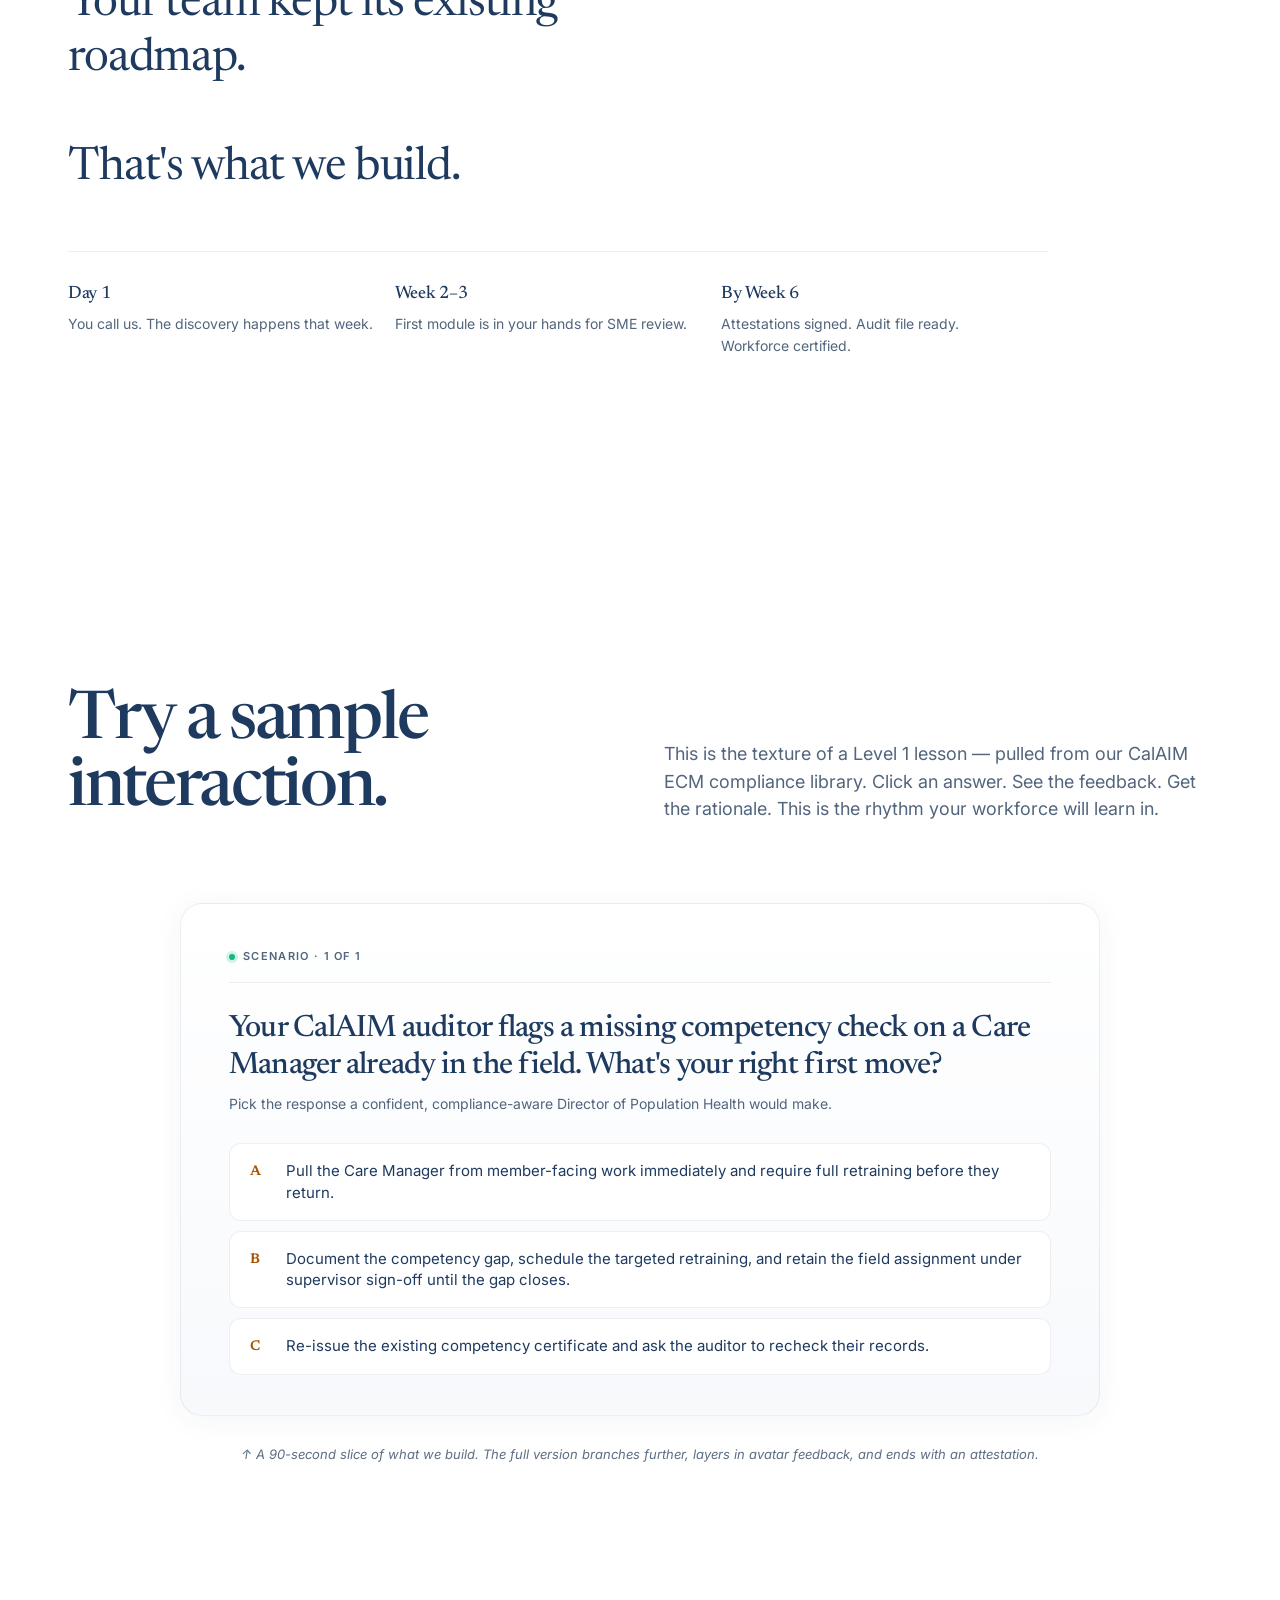
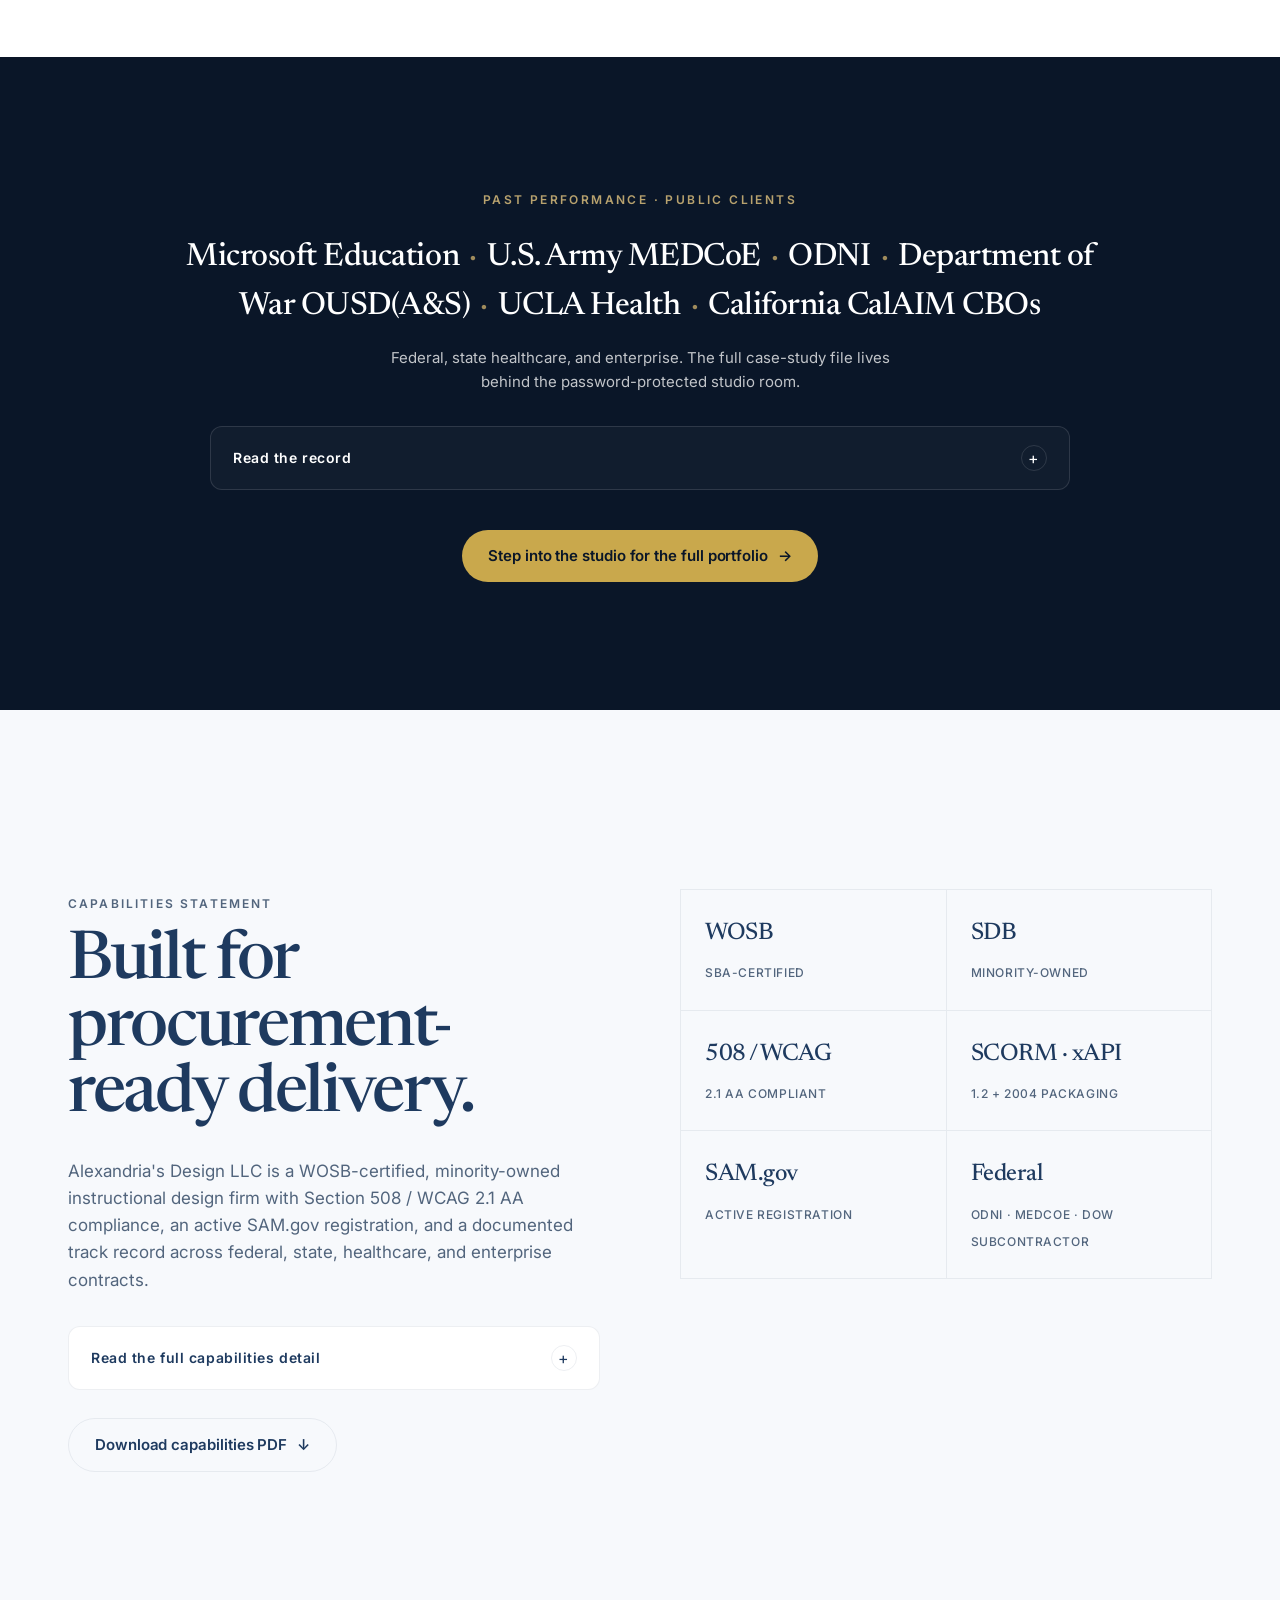
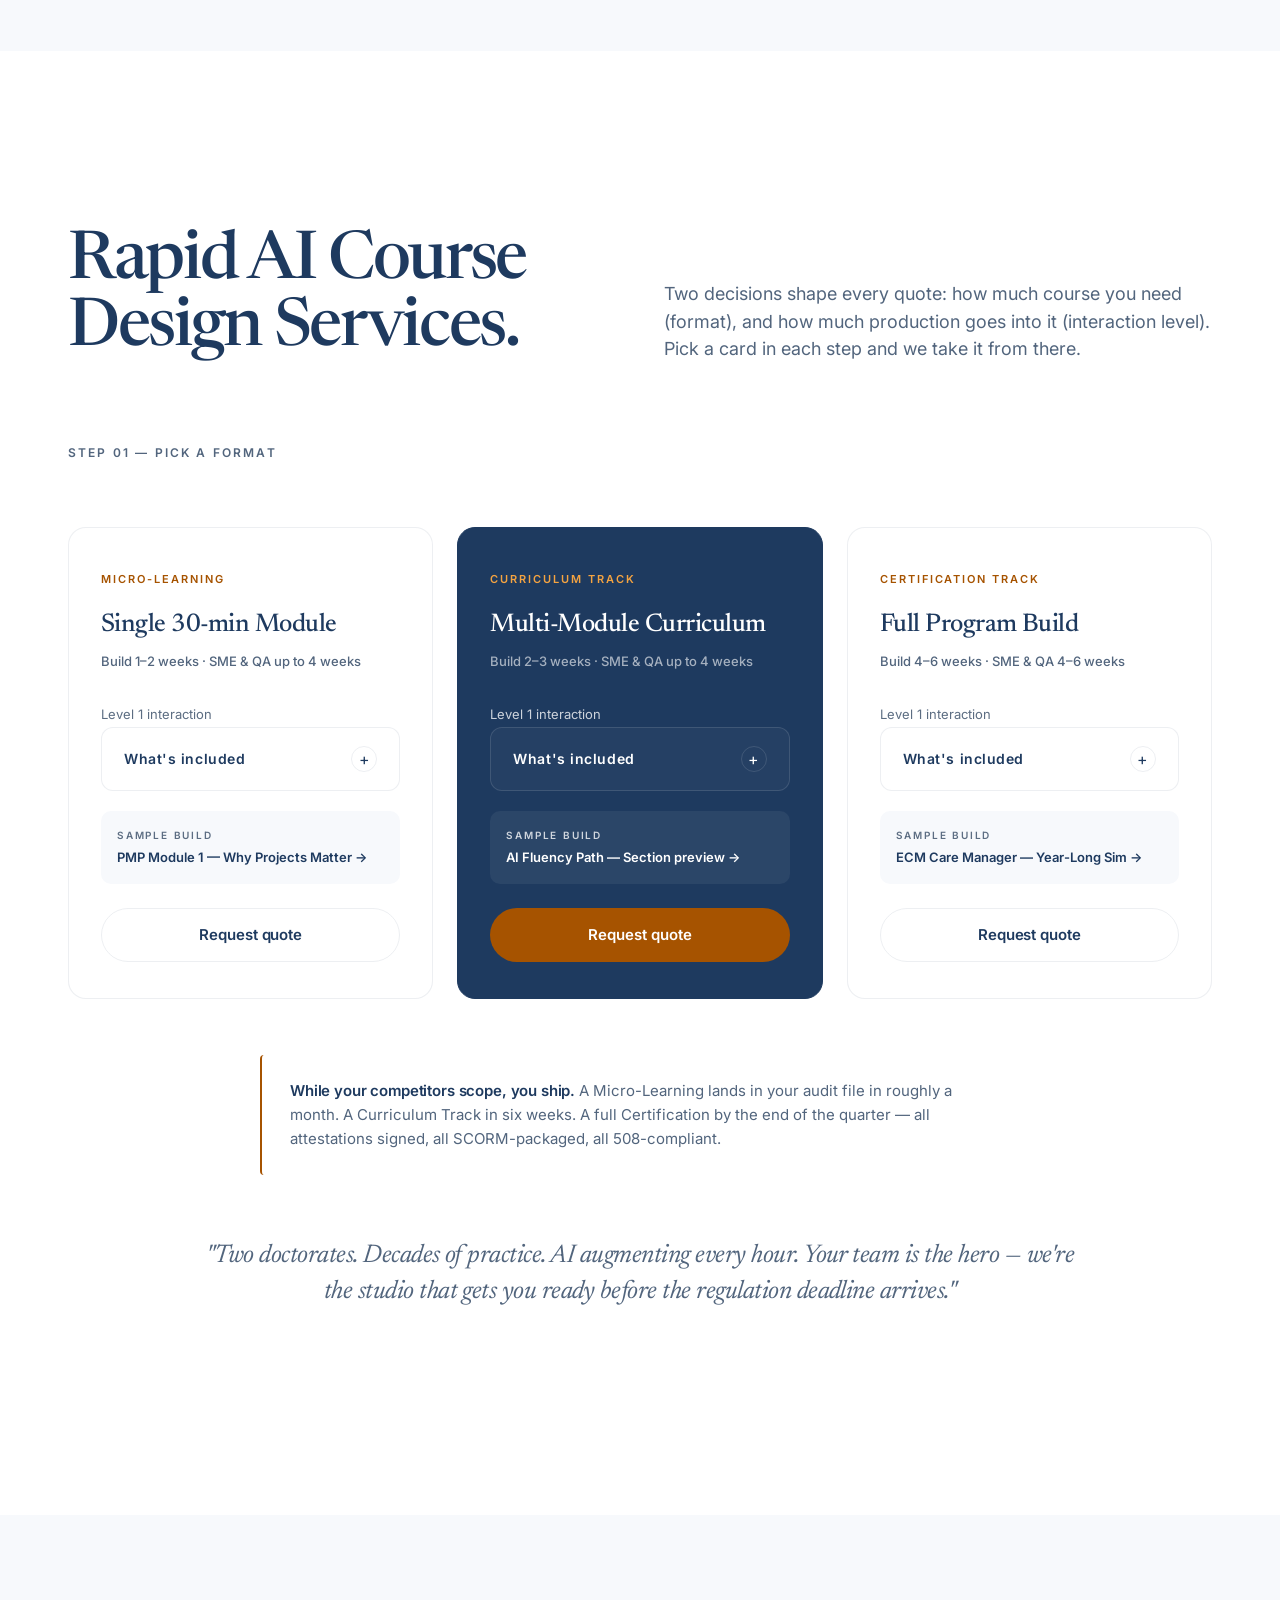
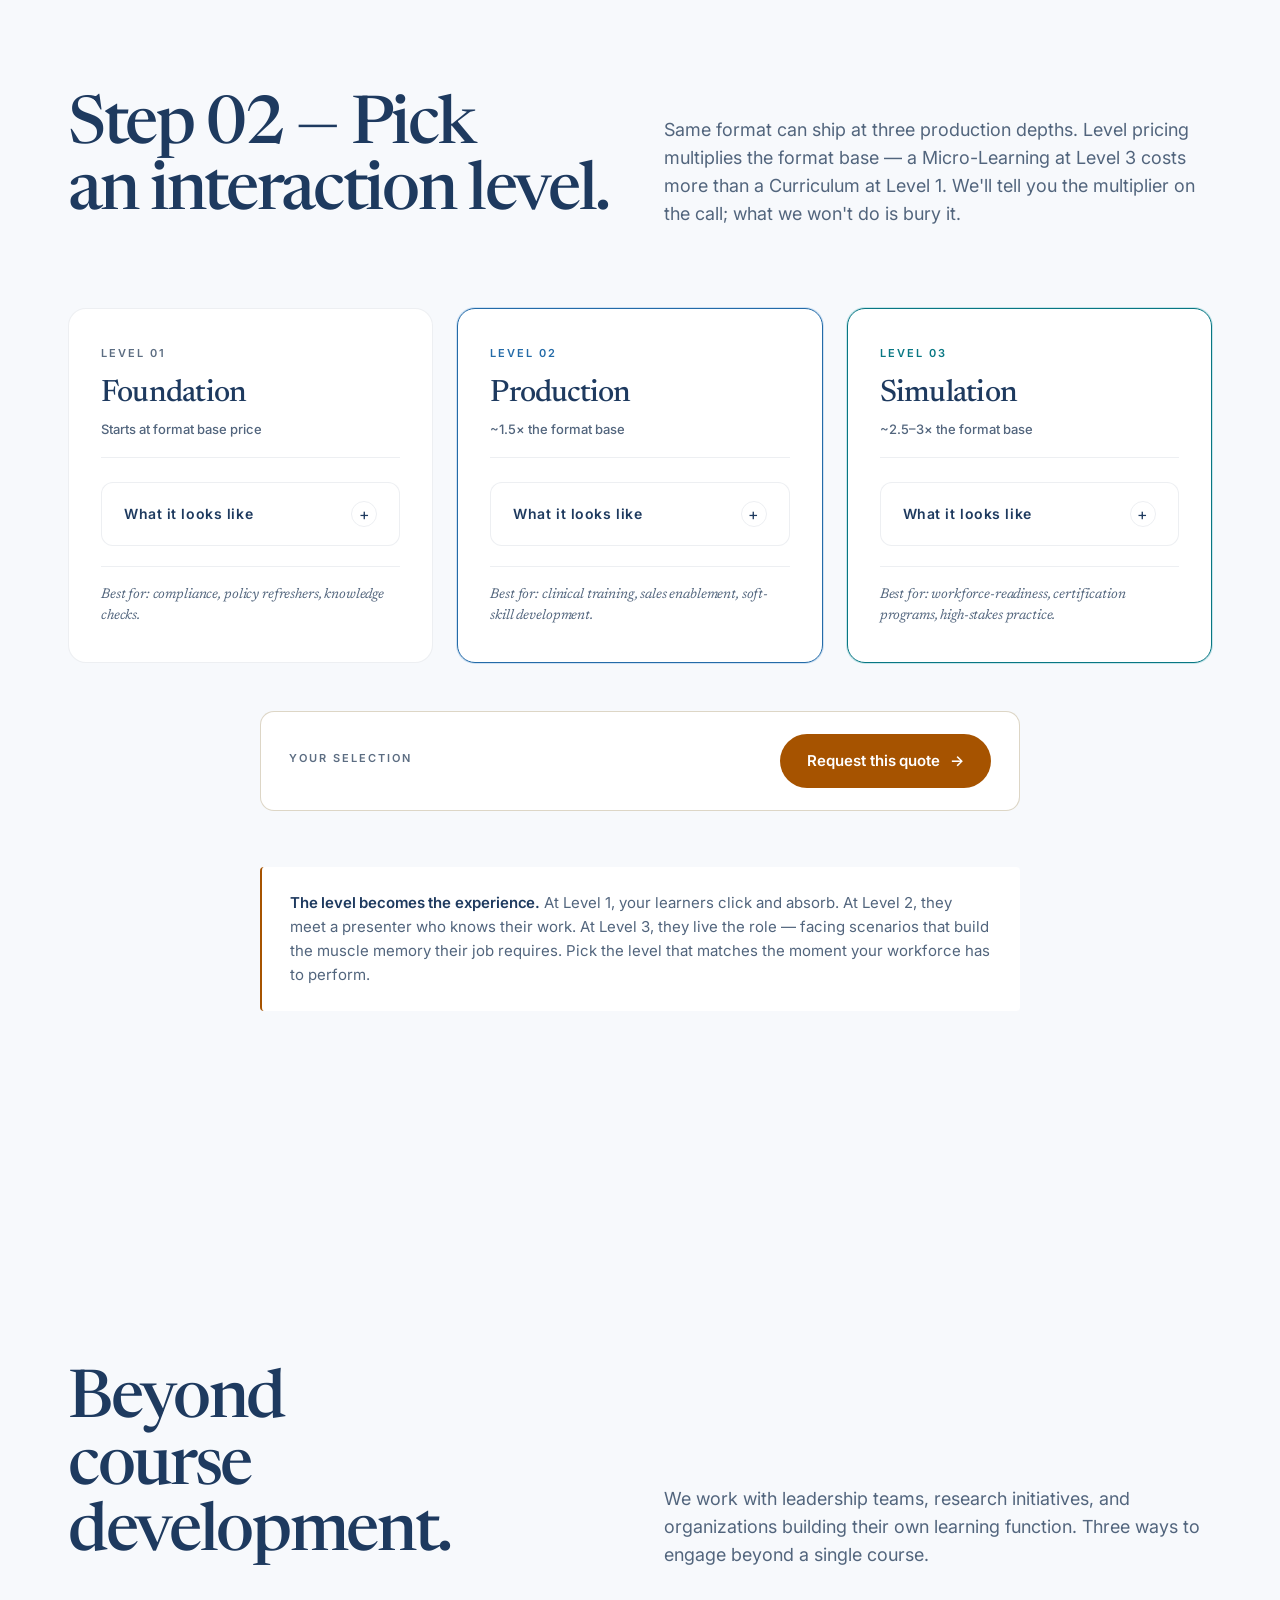
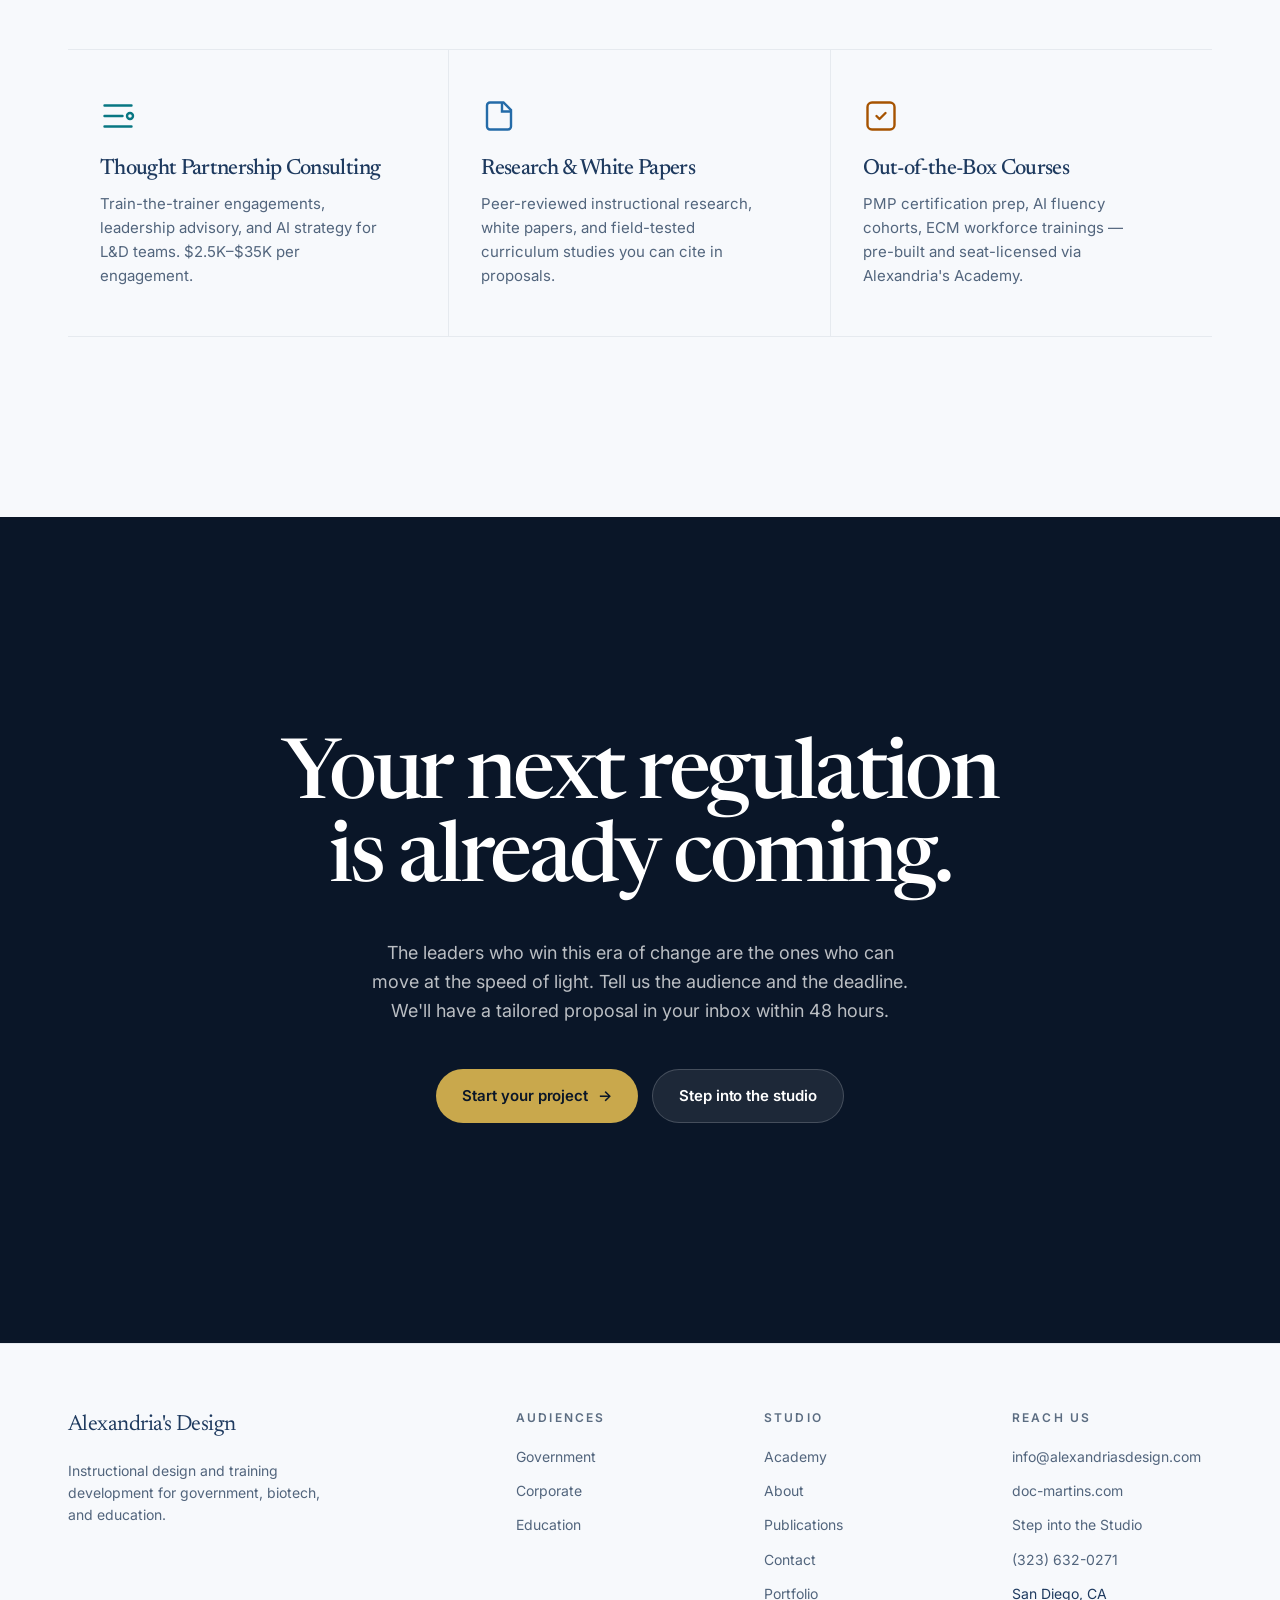
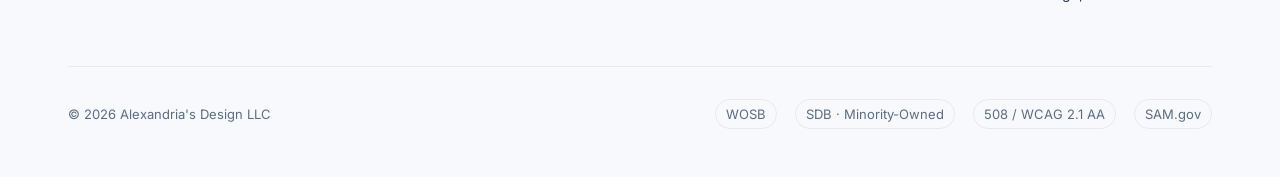
==== commit c81a0ab0: "Remove requested pricing, improve text contrast, and replace training image" ====
--- a/index.html
+++ b/index.html
@@ -381,8 +381,7 @@
             <span class="tier__level">Micro-Learning</span>
             <h4 class="tier__name">Single 30-min Module</h4>
             <p class="tier__meta">Build 1–2 weeks · SME &amp; QA up to 4 weeks</p>
-            <span class="tier__price">$8K<span style="font-size:18px; font-weight:400; color:var(--navy-40);">+</span></span>
-            <span class="tier__price-note">Starting price · Level 1 interaction</span>
+            <span class="tier__price-note">Level 1 interaction</span>
             <details class="drawer" style="margin-top:0; margin-bottom:20px;">
               <summary>What's included <span class="drawer__icon" aria-hidden="true">+</span></summary>
               <div class="drawer__body">
@@ -406,8 +405,7 @@
             <span class="tier__level">Curriculum Track</span>
             <h4 class="tier__name">Multi-Module Curriculum</h4>
             <p class="tier__meta">Build 2–3 weeks · SME &amp; QA up to 4 weeks</p>
-            <span class="tier__price">$25K<span style="font-size:18px; font-weight:400; color:rgba(255,255,255,0.4);">+</span></span>
-            <span class="tier__price-note">Starting price · Level 1 interaction</span>
+            <span class="tier__price-note">Level 1 interaction</span>
             <details class="drawer drawer--dark" style="margin-top:0; margin-bottom:20px;">
               <summary>What's included <span class="drawer__icon" aria-hidden="true">+</span></summary>
               <div class="drawer__body">
@@ -431,8 +429,7 @@
             <span class="tier__level">Certification Track</span>
             <h4 class="tier__name">Full Program Build</h4>
             <p class="tier__meta">Build 4–6 weeks · SME &amp; QA 4–6 weeks</p>
-            <span class="tier__price">$75K<span style="font-size:18px; font-weight:400; color:var(--navy-40);">+</span></span>
-            <span class="tier__price-note">Starting price · Level 1 interaction</span>
+            <span class="tier__price-note">Level 1 interaction</span>
             <details class="drawer" style="margin-top:0; margin-bottom:20px;">
               <summary>What's included <span class="drawer__icon" aria-hidden="true">+</span></summary>
               <div class="drawer__body">
--- a/style.css
+++ b/style.css
@@ -9,12 +9,12 @@
   --bg-soft:   #F7F9FC;
   --bg-mute:   #EEF2F8;
   --navy:      #1E3A5F;       /* Display + body */
-  --navy-60:   rgba(30, 58, 95, 0.62);
-  --navy-40:   rgba(30, 58, 95, 0.40);
+  --navy-60:   #52657D;
+  --navy-40:   #5C6D82;
   --navy-08:   rgba(30, 58, 95, 0.08);
-  --blue:      #3182CE;       /* Support */
-  --teal:      #0694A2;       /* Support */
-  --amber:     #D97706;       /* Accent — used once per view */
+  --blue:      #246BA8;       /* Support */
+  --teal:      #087783;       /* Support */
+  --amber:     #A65300;       /* Accent — used once per view */
   --amber-ink: #FFFFFF;       /* Text on amber */
   --green:     #10B981;       /* Pill dot only */
 
@@ -722,7 +722,7 @@
   color: var(--navy-40);
   margin-bottom: 28px;
 }
-.tier--featured .tier__price-note { color: rgba(255,255,255,0.5); }
+.tier--featured .tier__price-note { color: rgba(255,255,255,0.78); }
 .tier__features {
   list-style: none;
   padding: 0;
@@ -753,7 +753,7 @@
   display: block;
   margin-bottom: 4px;
 }
-.tier--featured .tier__sample-tag { color: rgba(255,255,255,0.5); }
+.tier--featured .tier__sample-tag { color: rgba(255,255,255,0.78); }
 .tier__sample-name {
   font-weight: 600;
   color: var(--navy);
--- a/experience.css
+++ b/experience.css
@@ -7,6 +7,7 @@
 
 :root {
   --gold:       #9F8B5C;
+  --gold-text:  #756239; /* Gold text on light surfaces: WCAG AA. */
   --gold-hi:    #B8A26E;
   --gold-soft:  rgba(159, 139, 92, 0.35);
   --ink-dark:   #0a1628;
@@ -149,7 +150,7 @@
   user-select: none;
 }
 details.drawer summary::-webkit-details-marker { display: none; }
-details.drawer summary:hover { color: var(--gold); }
+details.drawer summary:hover { color: var(--gold-text); }
 .drawer__icon {
   flex-shrink: 0;
   width: 26px; height: 26px;
@@ -163,7 +164,7 @@
   line-height: 1;
   transition: transform 0.45s var(--ease-out), border-color 0.3s;
 }
-details.drawer[open] .drawer__icon { transform: rotate(45deg); border-color: var(--gold); color: var(--gold); }
+details.drawer[open] .drawer__icon { transform: rotate(45deg); border-color: var(--gold); color: var(--gold-text); }
 .drawer__body {
   padding: 2px 22px 24px;
   color: var(--navy-60);
@@ -536,7 +537,7 @@
   transform: rotate(-8deg);
   border: 2px solid var(--gold);
   box-shadow: inset 0 0 0 2px #fff, inset 0 0 0 3px var(--gold-soft);
-  color: var(--gold);
+  color: var(--gold-text);
   padding: 8px 20px;
   font-size: 13px;
   font-weight: 700;
@@ -552,7 +553,7 @@
   font-size: 11px;
   letter-spacing: 0.18em;
   text-transform: uppercase;
-  color: var(--gold);
+  color: var(--gold-text);
   font-weight: 600;
 }
 .record__title {
@@ -898,7 +899,7 @@
   width: 54px; height: 54px;
   border-radius: 50%;
   border: 1px solid var(--gold-soft);
-  color: var(--gold);
+  color: var(--gold-text);
   display: grid;
   place-items: center;
   margin-bottom: 22px;
@@ -929,7 +930,7 @@
   font-size: 13px;
   font-weight: 600;
   letter-spacing: 0.04em;
-  color: var(--gold);
+  color: var(--gold-text);
 }
 .door-card:hover .door-card__cta { color: var(--navy); }
 
@@ -1034,3 +1035,9 @@
 
 /* Guard against horizontal overflow from experience components */
 main { overflow-x: clip; }
+
+/* Contrast-safe surfaces keep image brightness from reducing text legibility. */
+.nav { background: #fff; }
+.estab__content { background: rgba(10, 22, 40, 0.90); padding-block: 24px; }
+.door__plate { background: linear-gradient(180deg, rgba(10,22,40,0.88), rgba(10,22,40,0.96)); }
+.scene figcaption { background: rgba(10, 22, 40, 0.90); padding-top: 24px; }
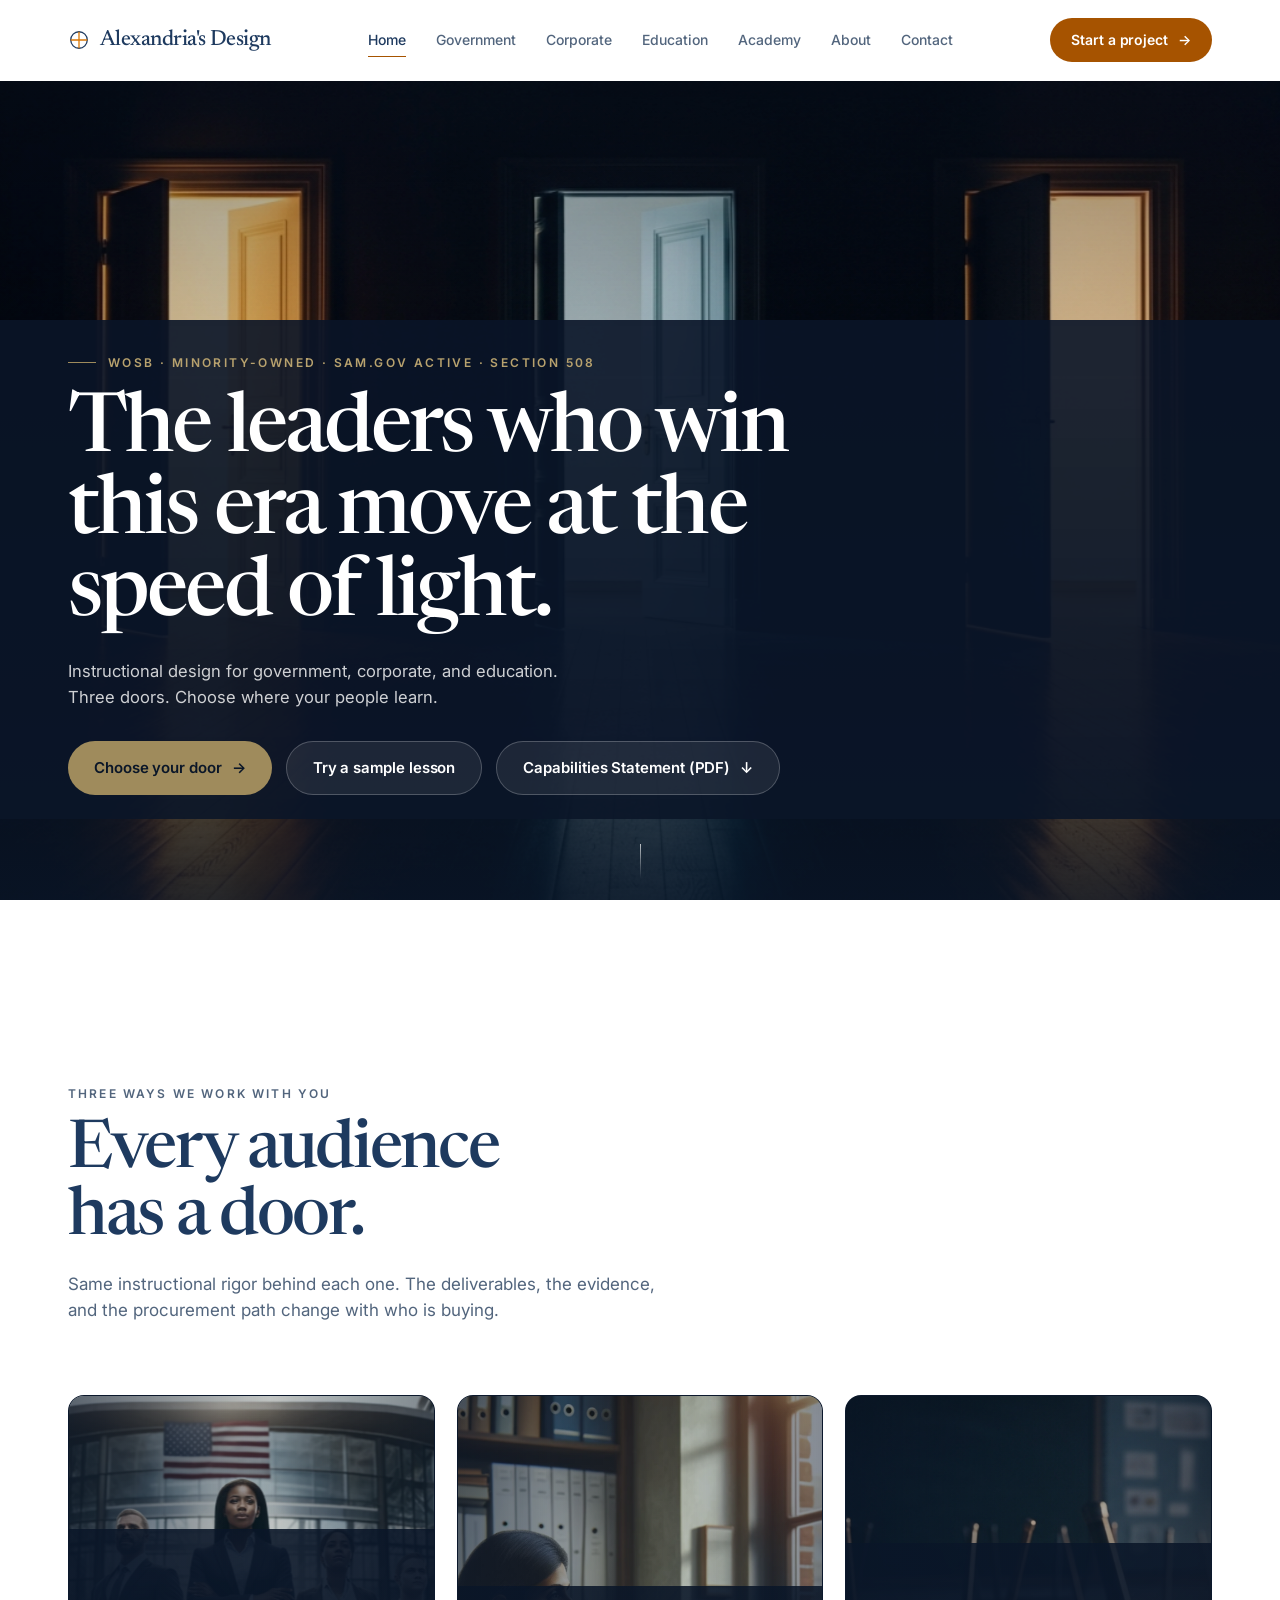
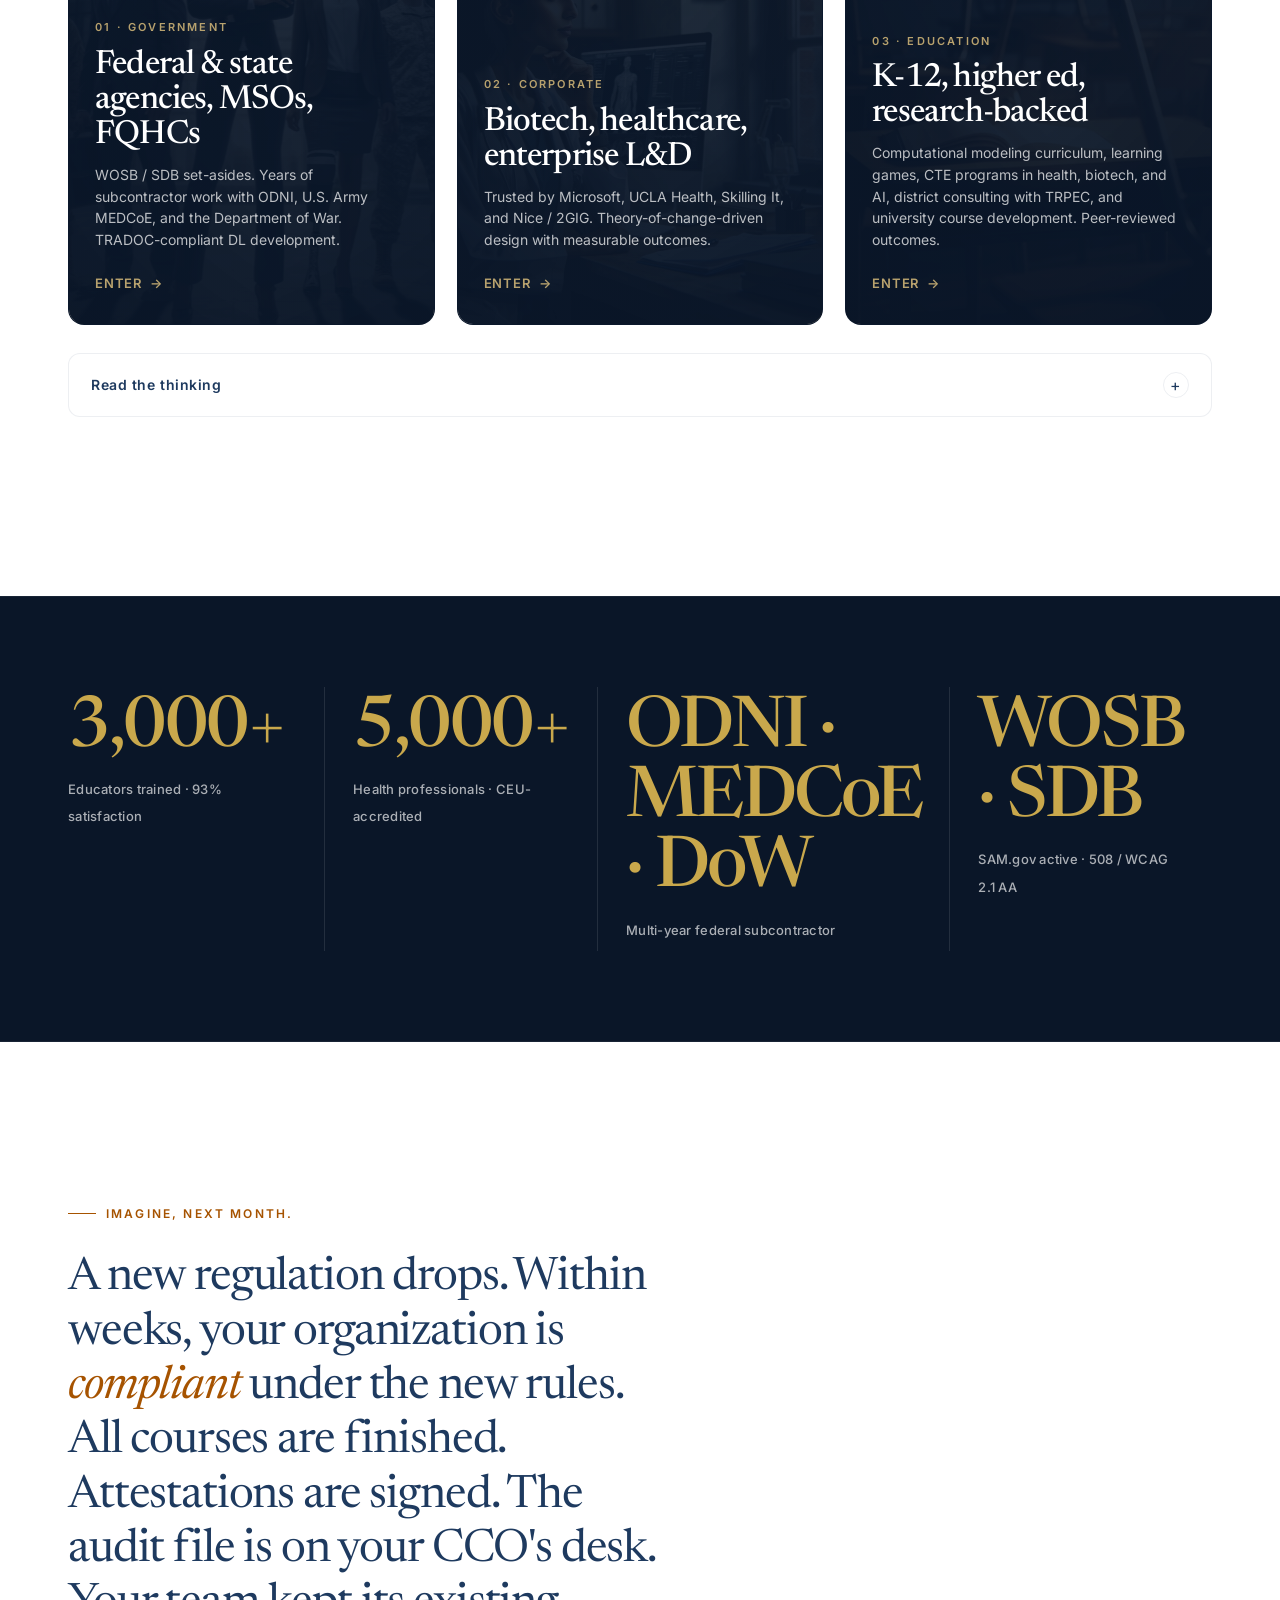
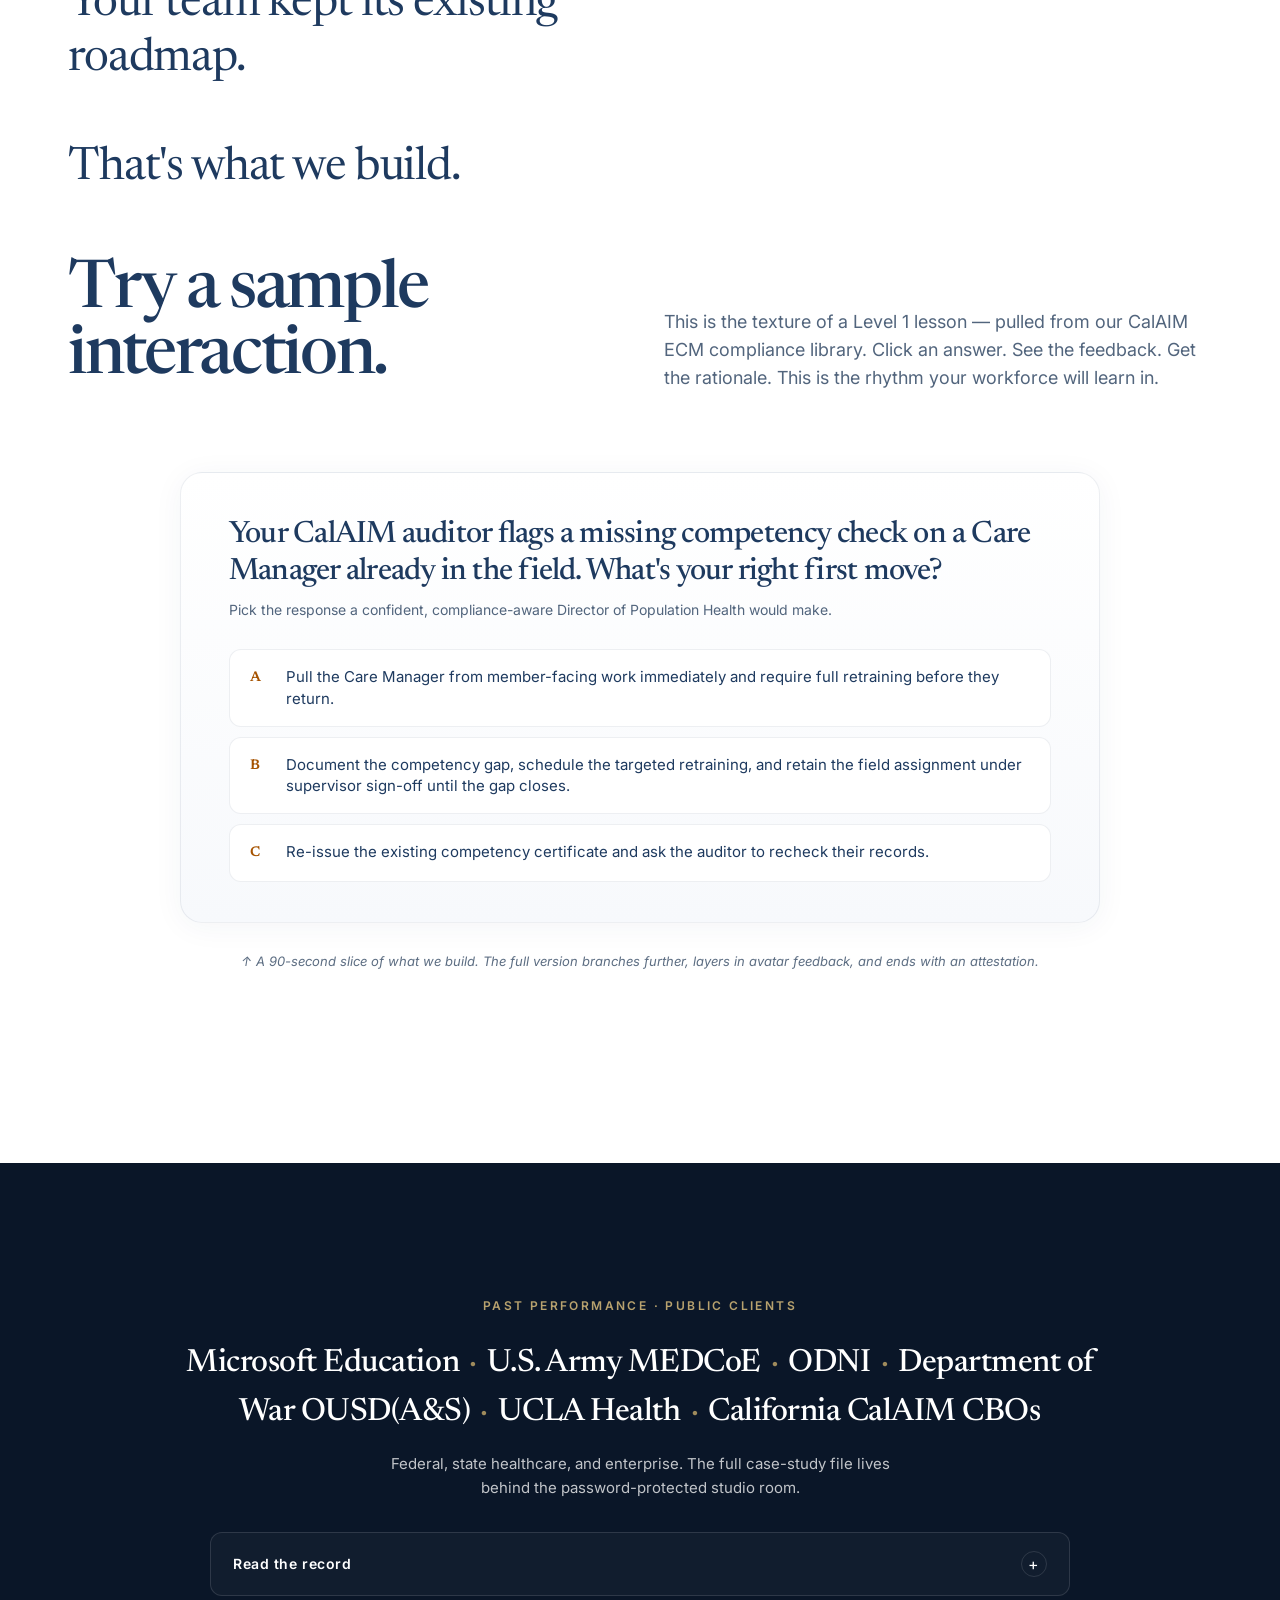
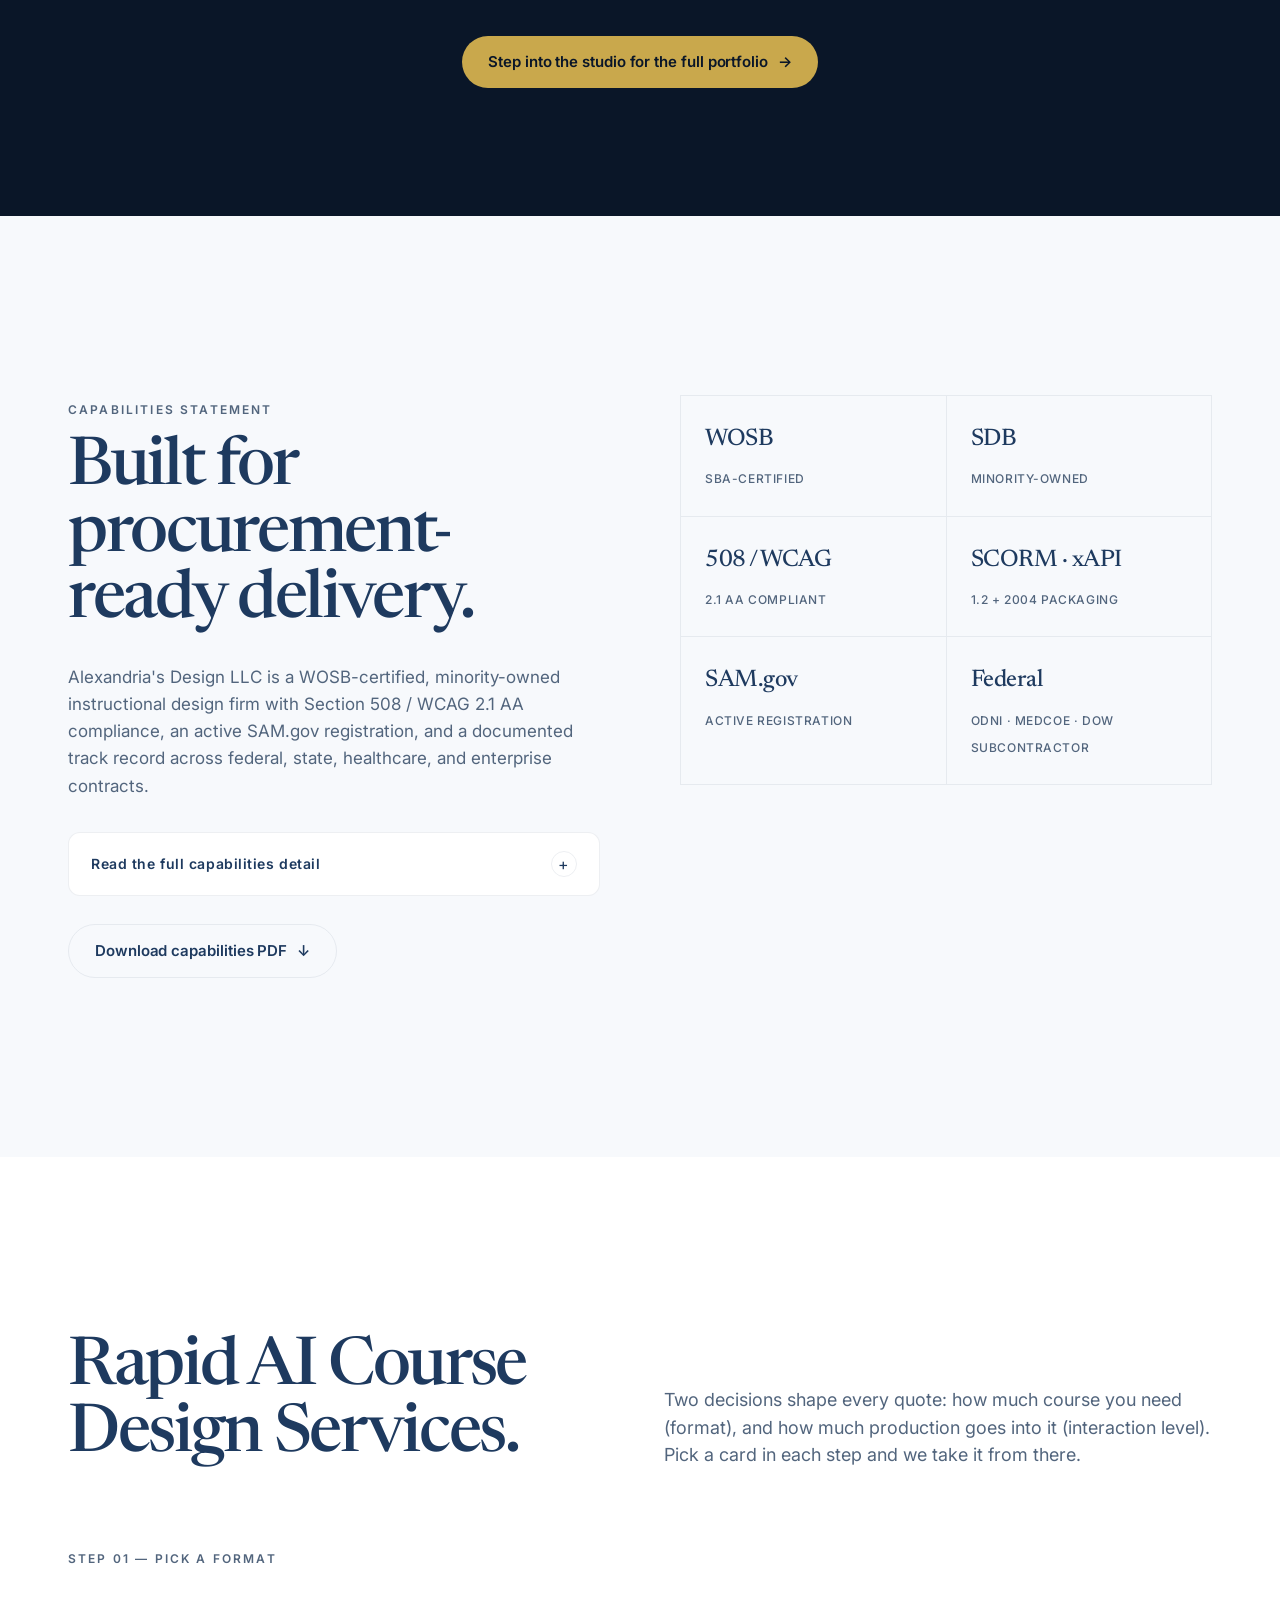
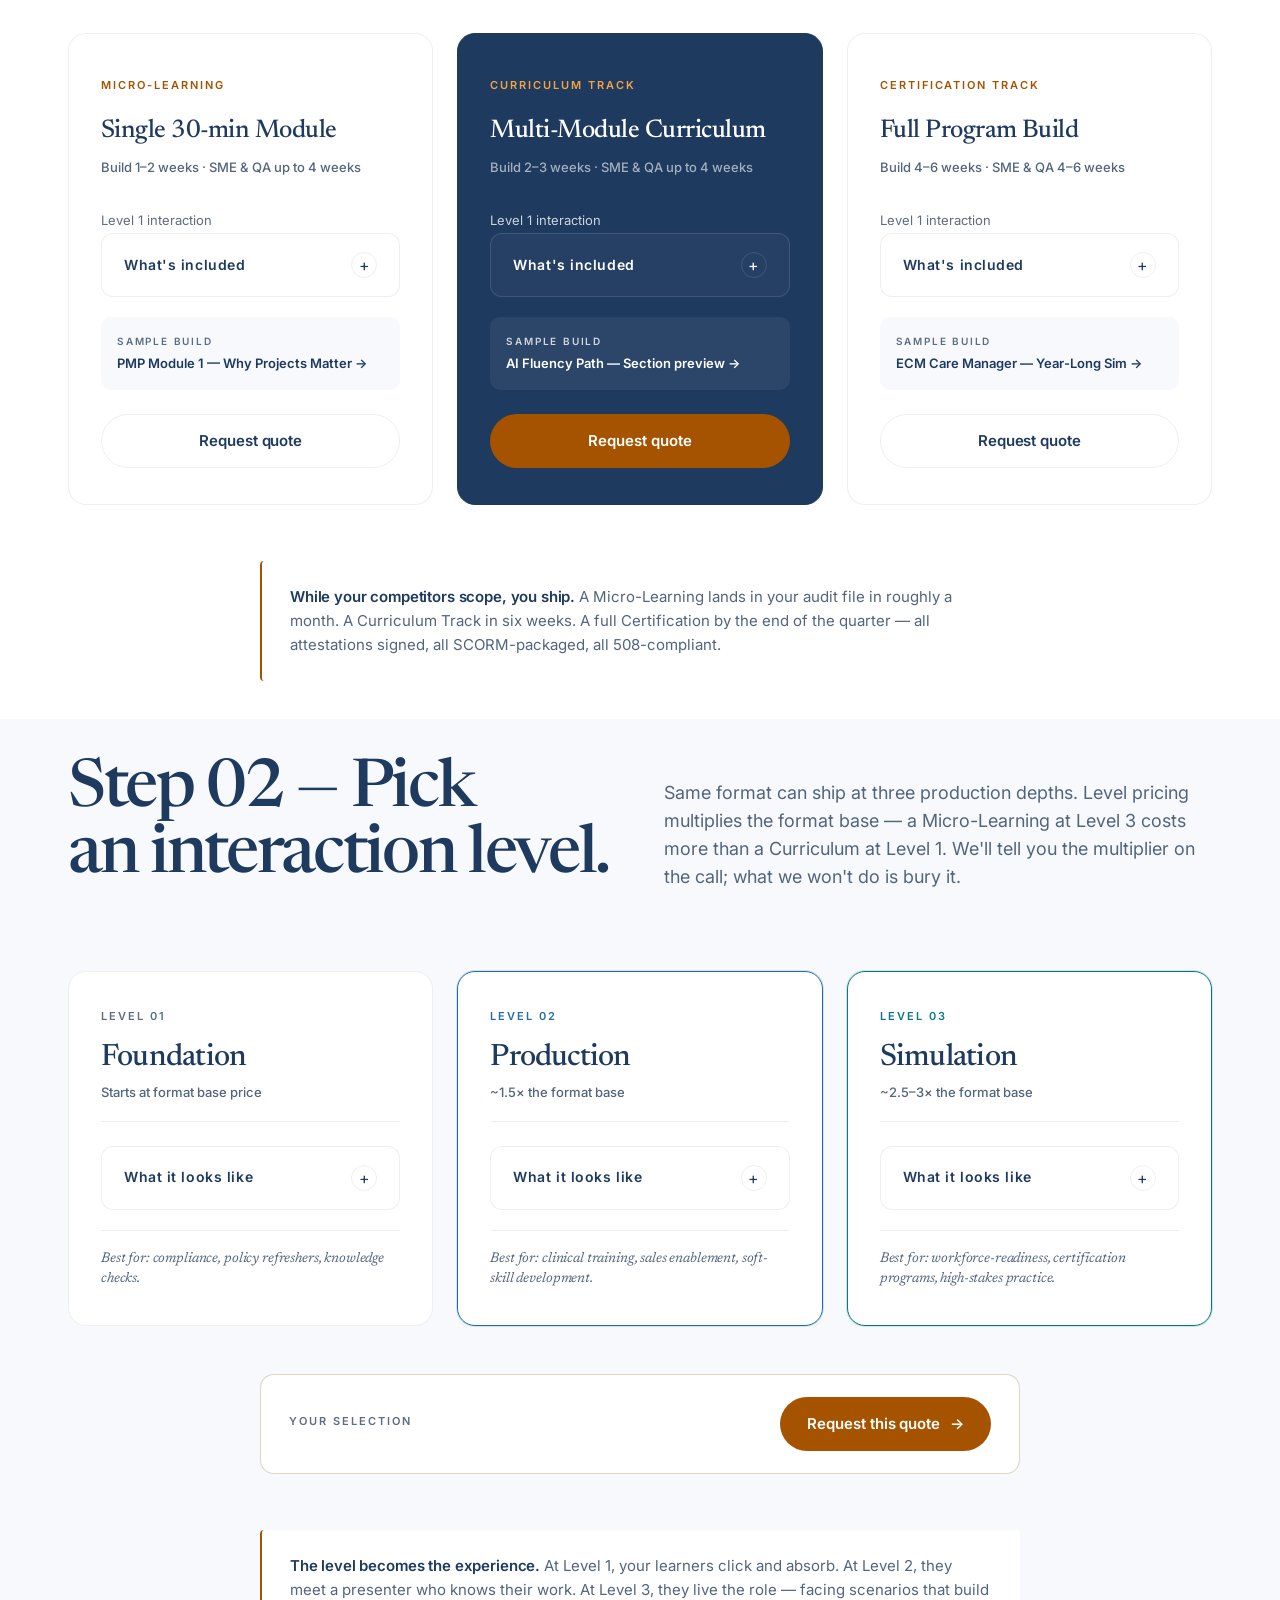
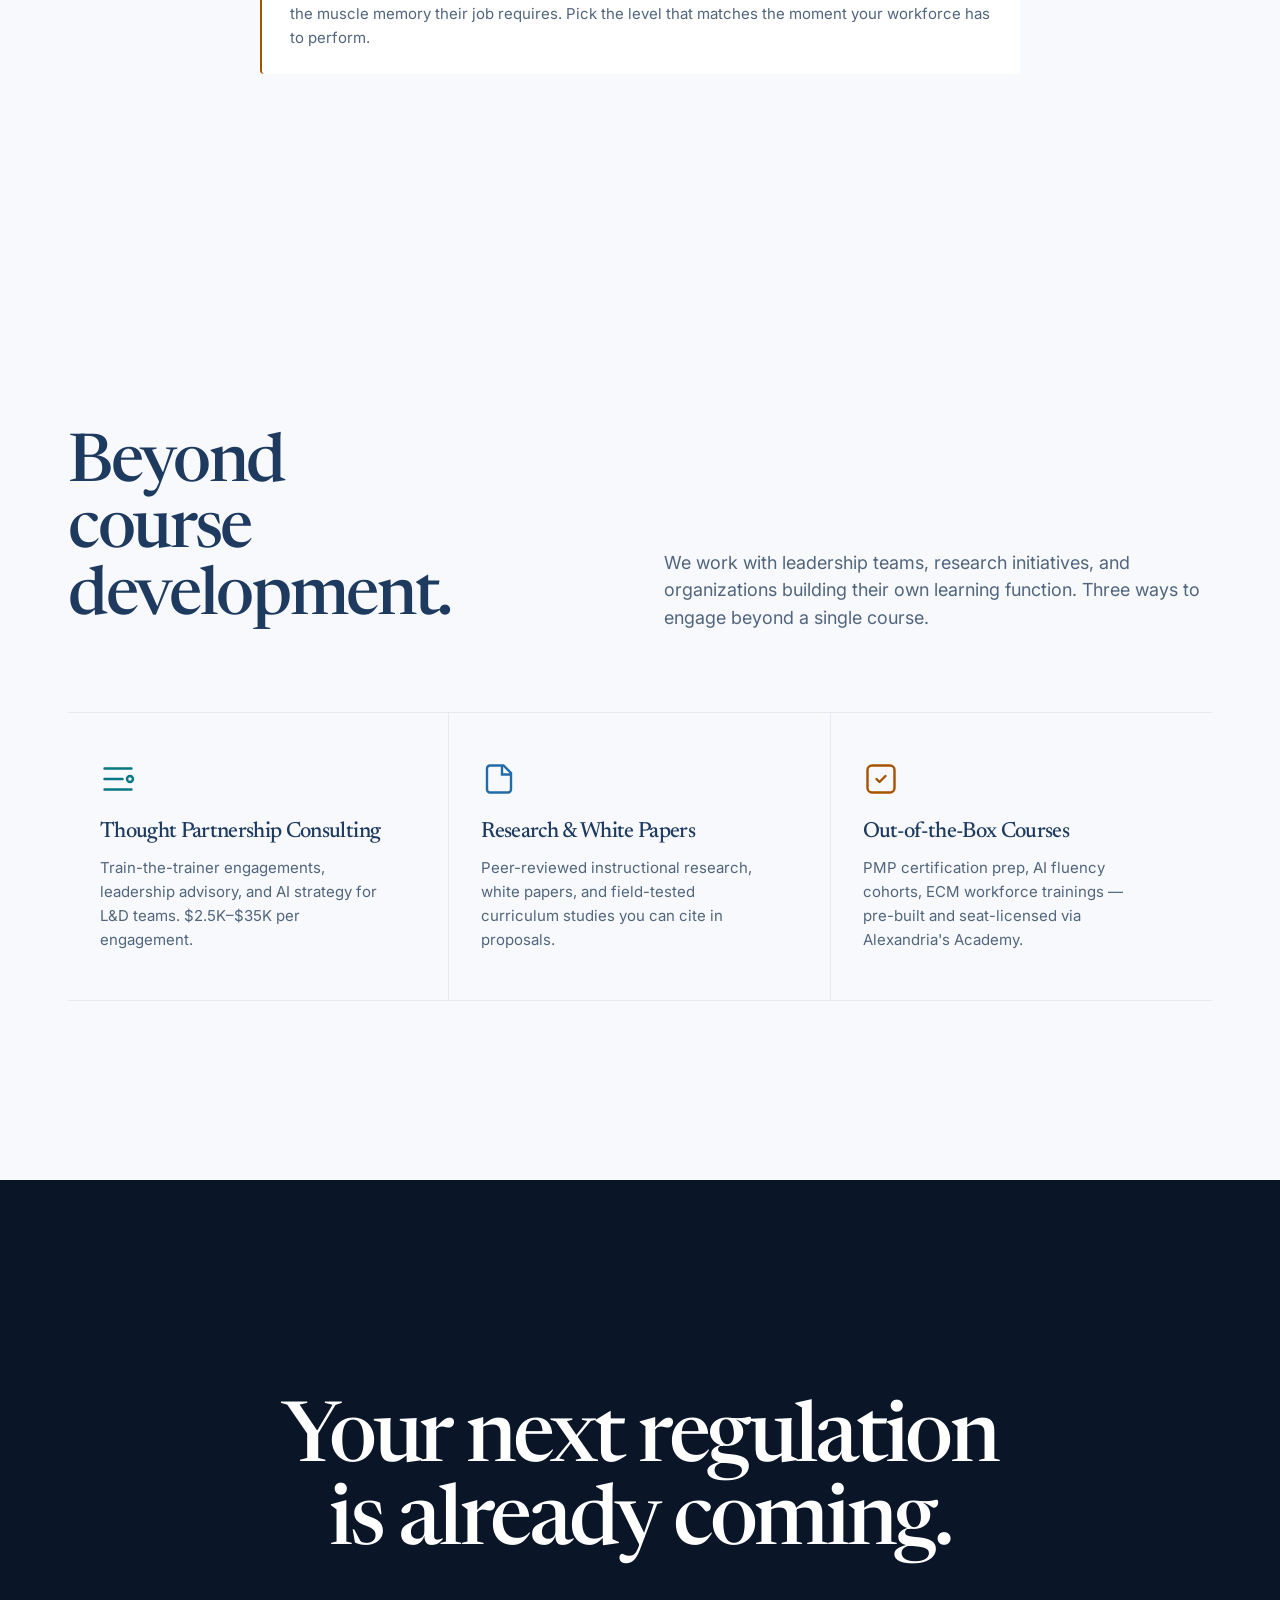
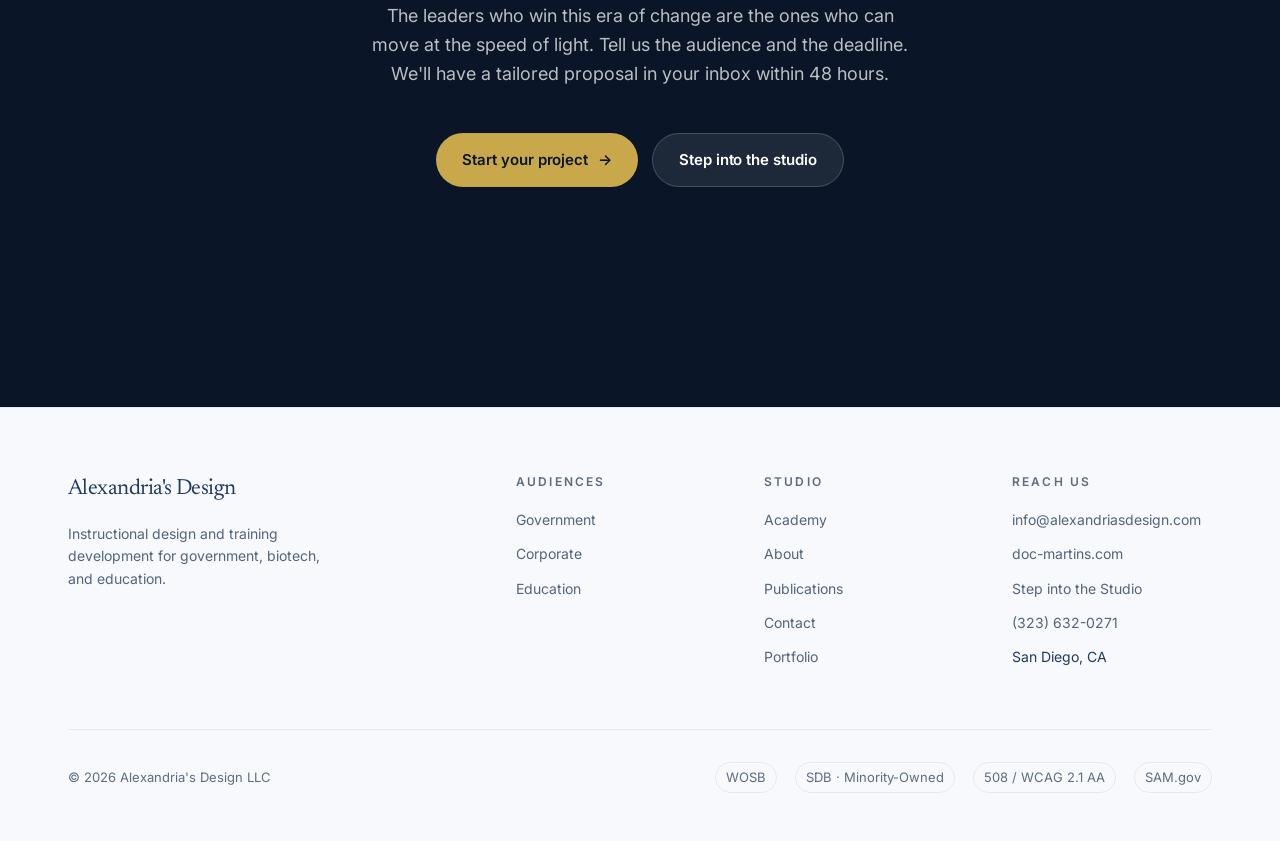
==== commit c1131a9f: "Remove homepage timeline, scenario counter, and promotional quote" ====
--- a/index.html
+++ b/index.html
@@ -171,20 +171,6 @@
             A new regulation drops. Within weeks, your organization is <em>compliant</em> under the new rules. All courses are finished. Attestations are signed. The audit file is on your CCO's desk. Your team kept its existing roadmap.<br/><br/>
             That's what we build.
           </p>
-          <div class="imagine__line">
-            <div class="imagine__line__cell">
-              <strong>Day 1</strong>
-              You call us. The discovery happens that week.
-            </div>
-            <div class="imagine__line__cell">
-              <strong>Week 2–3</strong>
-              First module is in your hands for SME review.
-            </div>
-            <div class="imagine__line__cell">
-              <strong>By Week 6</strong>
-              Attestations signed. Audit file ready. Workforce certified.
-            </div>
-          </div>
         </div>
       </div>
     </section>
@@ -203,8 +189,8 @@
 
         <div class="demo__shell reveal" id="demoShell" role="region" aria-label="Sample interactive lesson">
 
-          <div class="demo__hud">
-            <span class="step" id="demoStep">Scenario · 1 of 1</span>
+          <div class="demo__hud" hidden>
+            <span class="step" id="demoStep"></span>
             <button type="button" class="reset" id="demoReset" hidden>↻ Reset</button>
           </div>
 
@@ -453,9 +439,6 @@
           <strong>While your competitors scope, you ship.</strong> A Micro-Learning lands in your audit file in roughly a month. A Curriculum Track in six weeks. A full Certification by the end of the quarter — all attestations signed, all SCORM-packaged, all 508-compliant.
         </p>
 
-        <p class="tiers__voice reveal">
-          "Two doctorates. Decades of practice. AI augmenting every hour. Your team is the hero — we're the studio that gets you ready before the regulation deadline arrives."
-        </p>
       </div>
     </section>
 
--- a/style.css
+++ b/style.css
@@ -403,9 +403,12 @@
    IMAGINE — vision-state editorial moment between hero and impact
    ===================================================================== */
 .imagine {
-  padding-block: clamp(80px, 12vw, 160px);
+  padding-top: clamp(80px, 12vw, 160px);
+  padding-bottom: 0;
   position: relative;
 }
+/* Keep the sample interaction close to the preceding copy. */
+.imagine + .demo { padding-top: clamp(40px, 5vw, 64px); }
 .imagine__inner {
   max-width: 980px;
   position: relative;
@@ -958,6 +961,7 @@
   margin-bottom: 28px;
   border-bottom: 1px solid var(--navy-08);
 }
+.demo__hud[hidden] { display: none; }
 .demo__hud .step {
   display: inline-flex;
   align-items: center;
@@ -1710,3 +1714,7 @@
 .closing--dark .btn--ghost:hover {
   background: rgba(255,255,255,0.14);
 }
+
+/* Compact the transition after the course-format cards. */
+#tiers { padding-bottom: clamp(24px, 3vw, 40px); }
+#interaction-levels { padding-top: clamp(24px, 3vw, 40px); }
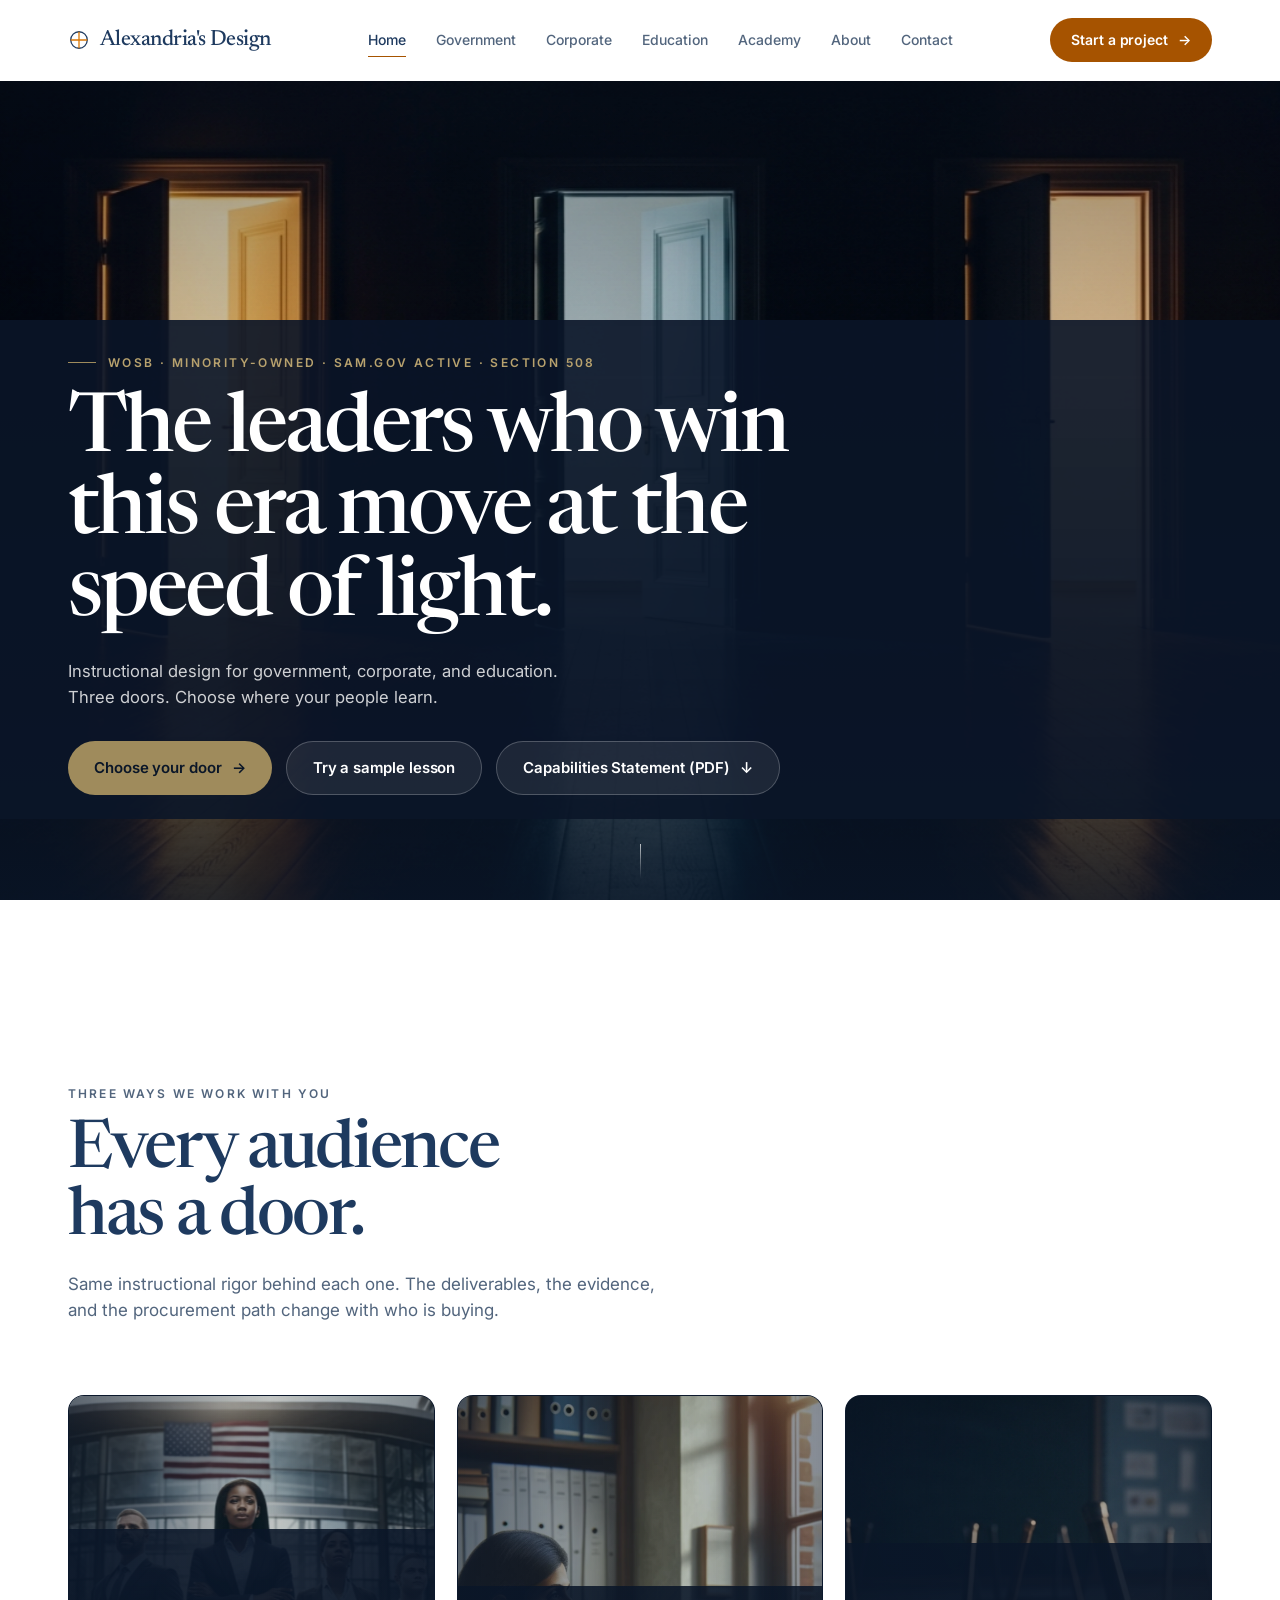
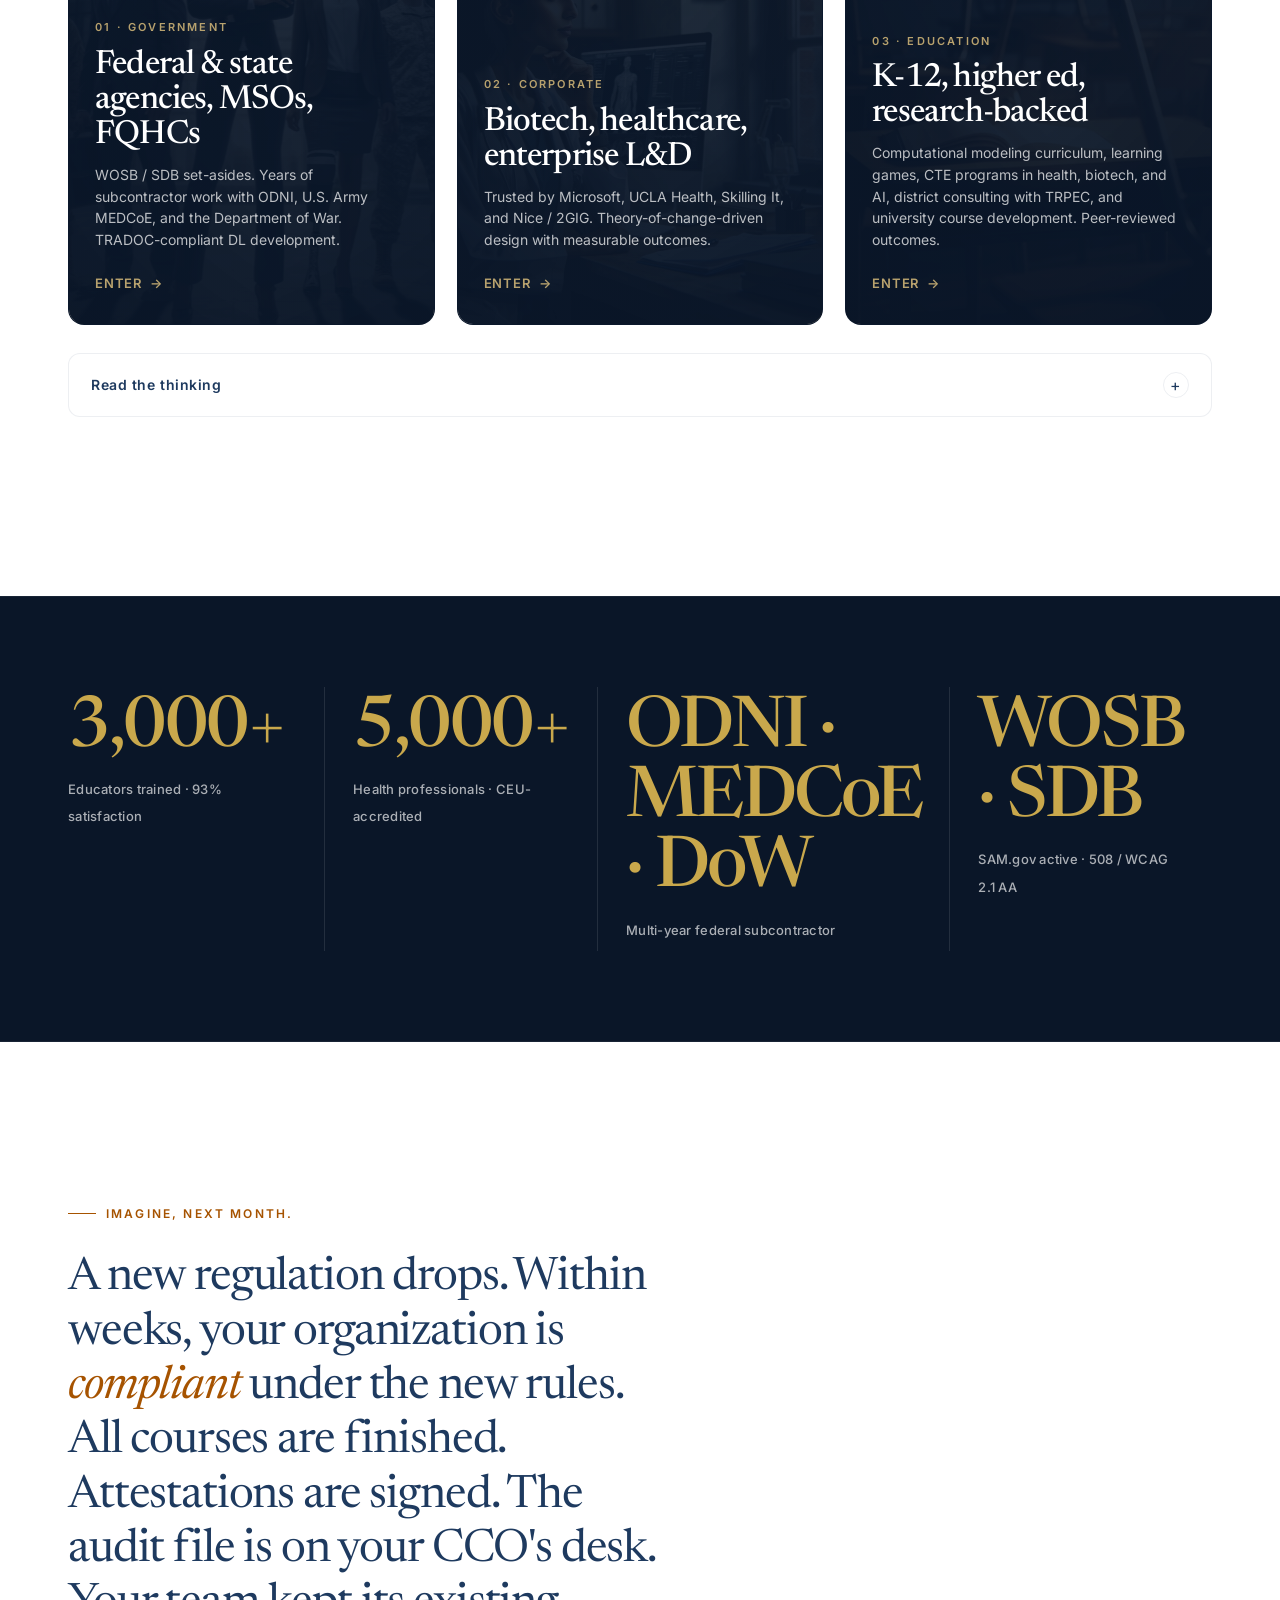
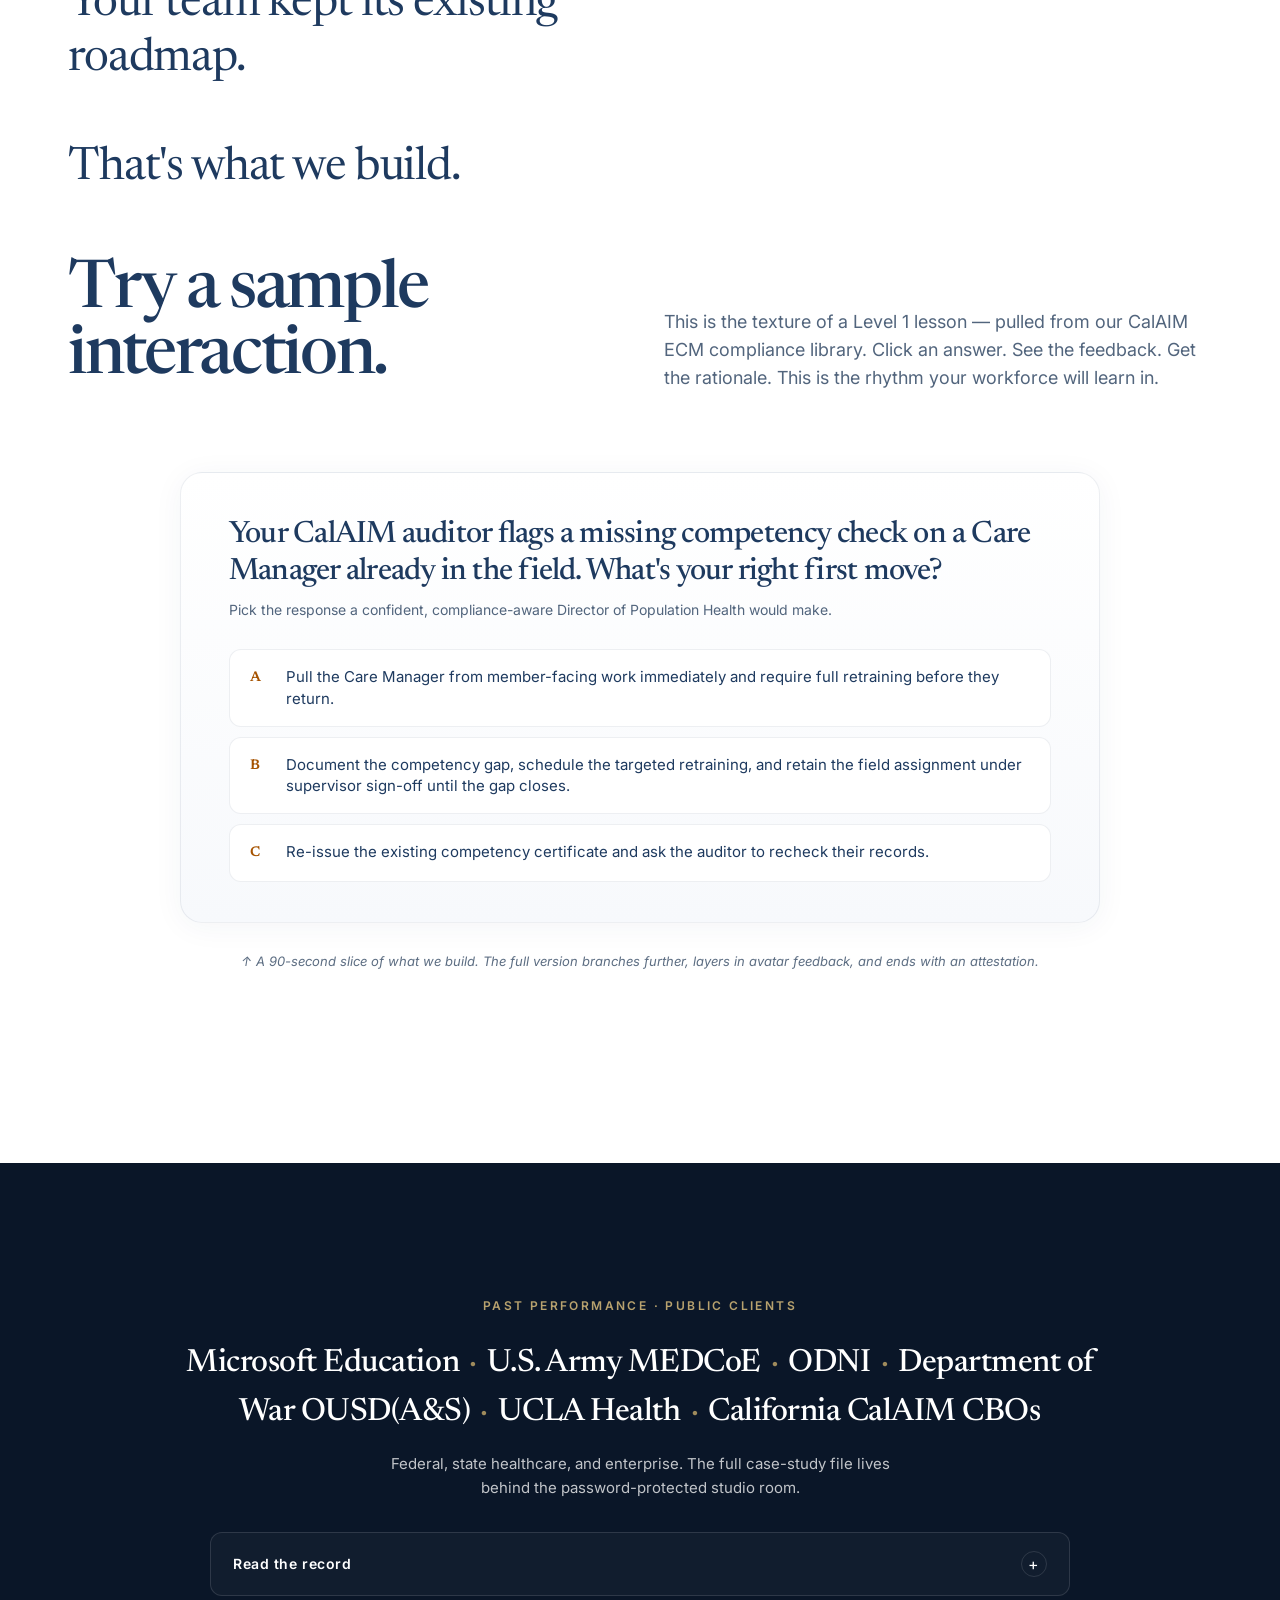
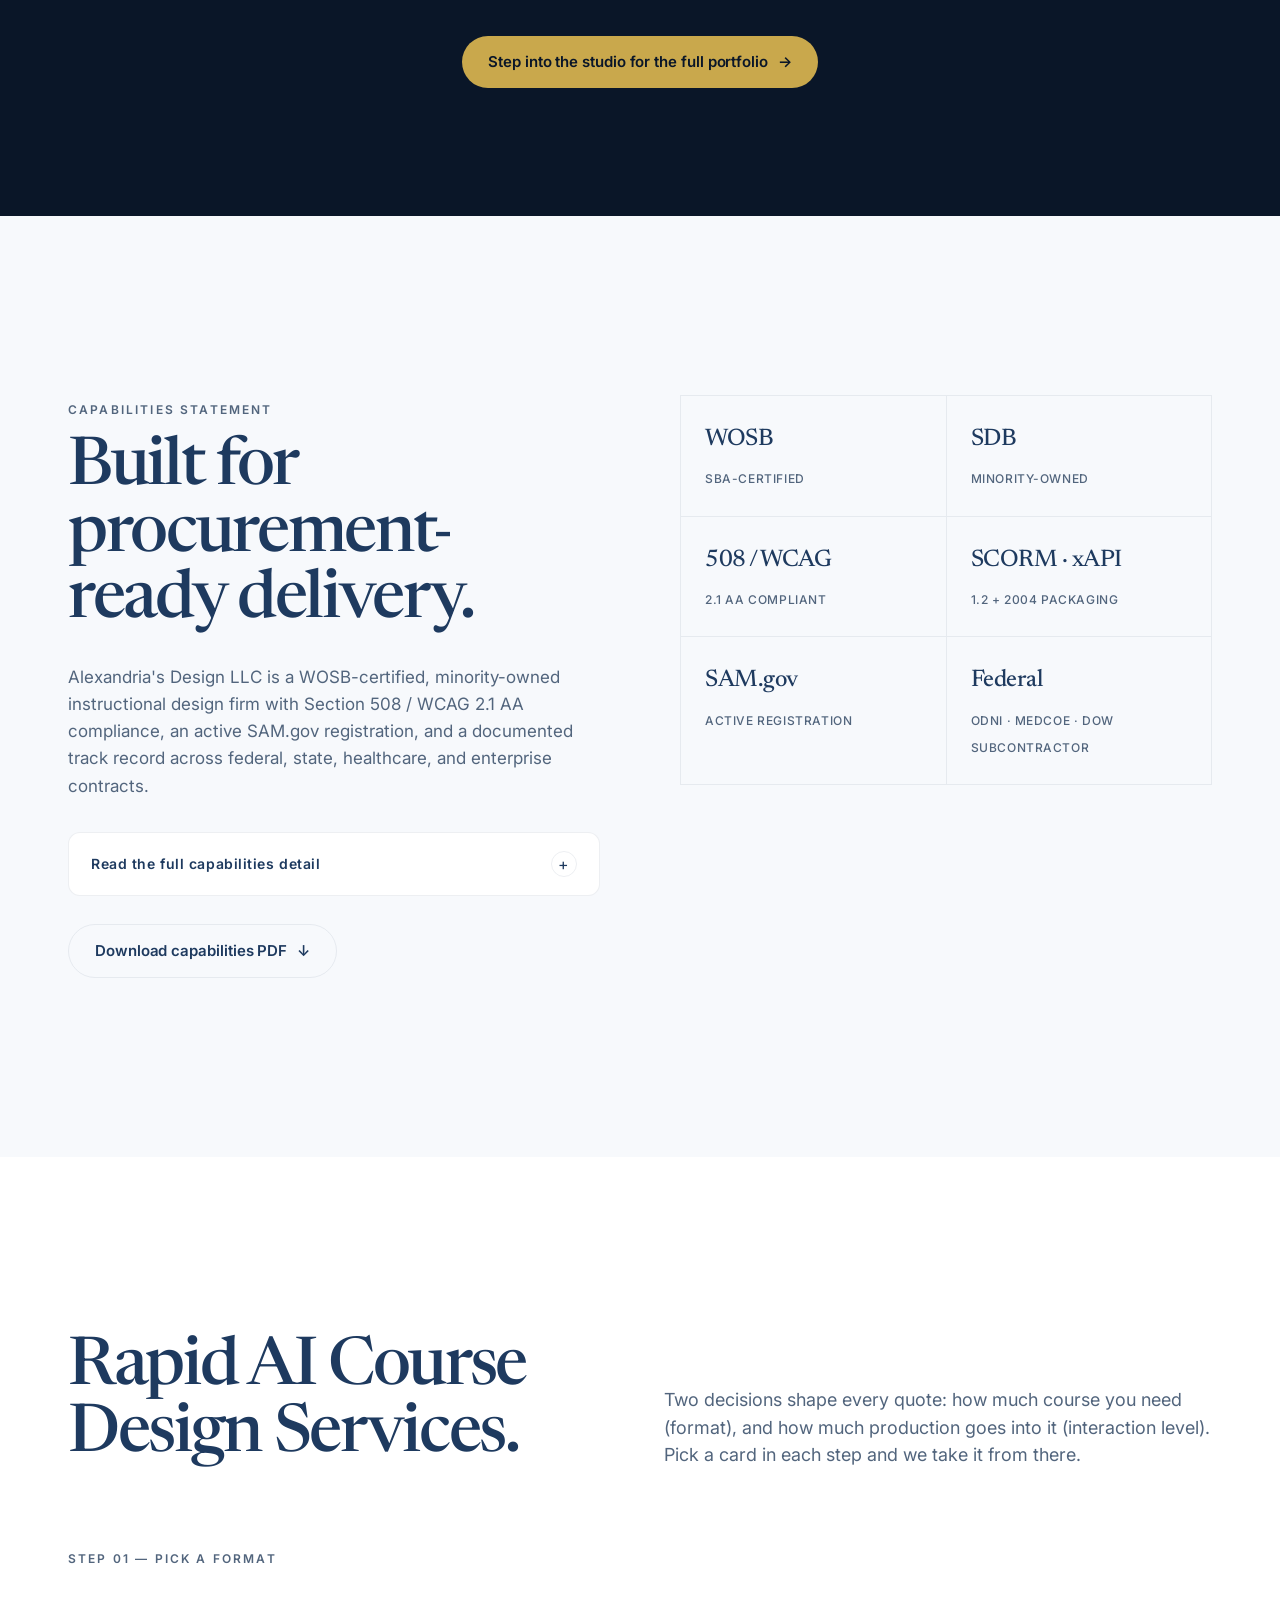
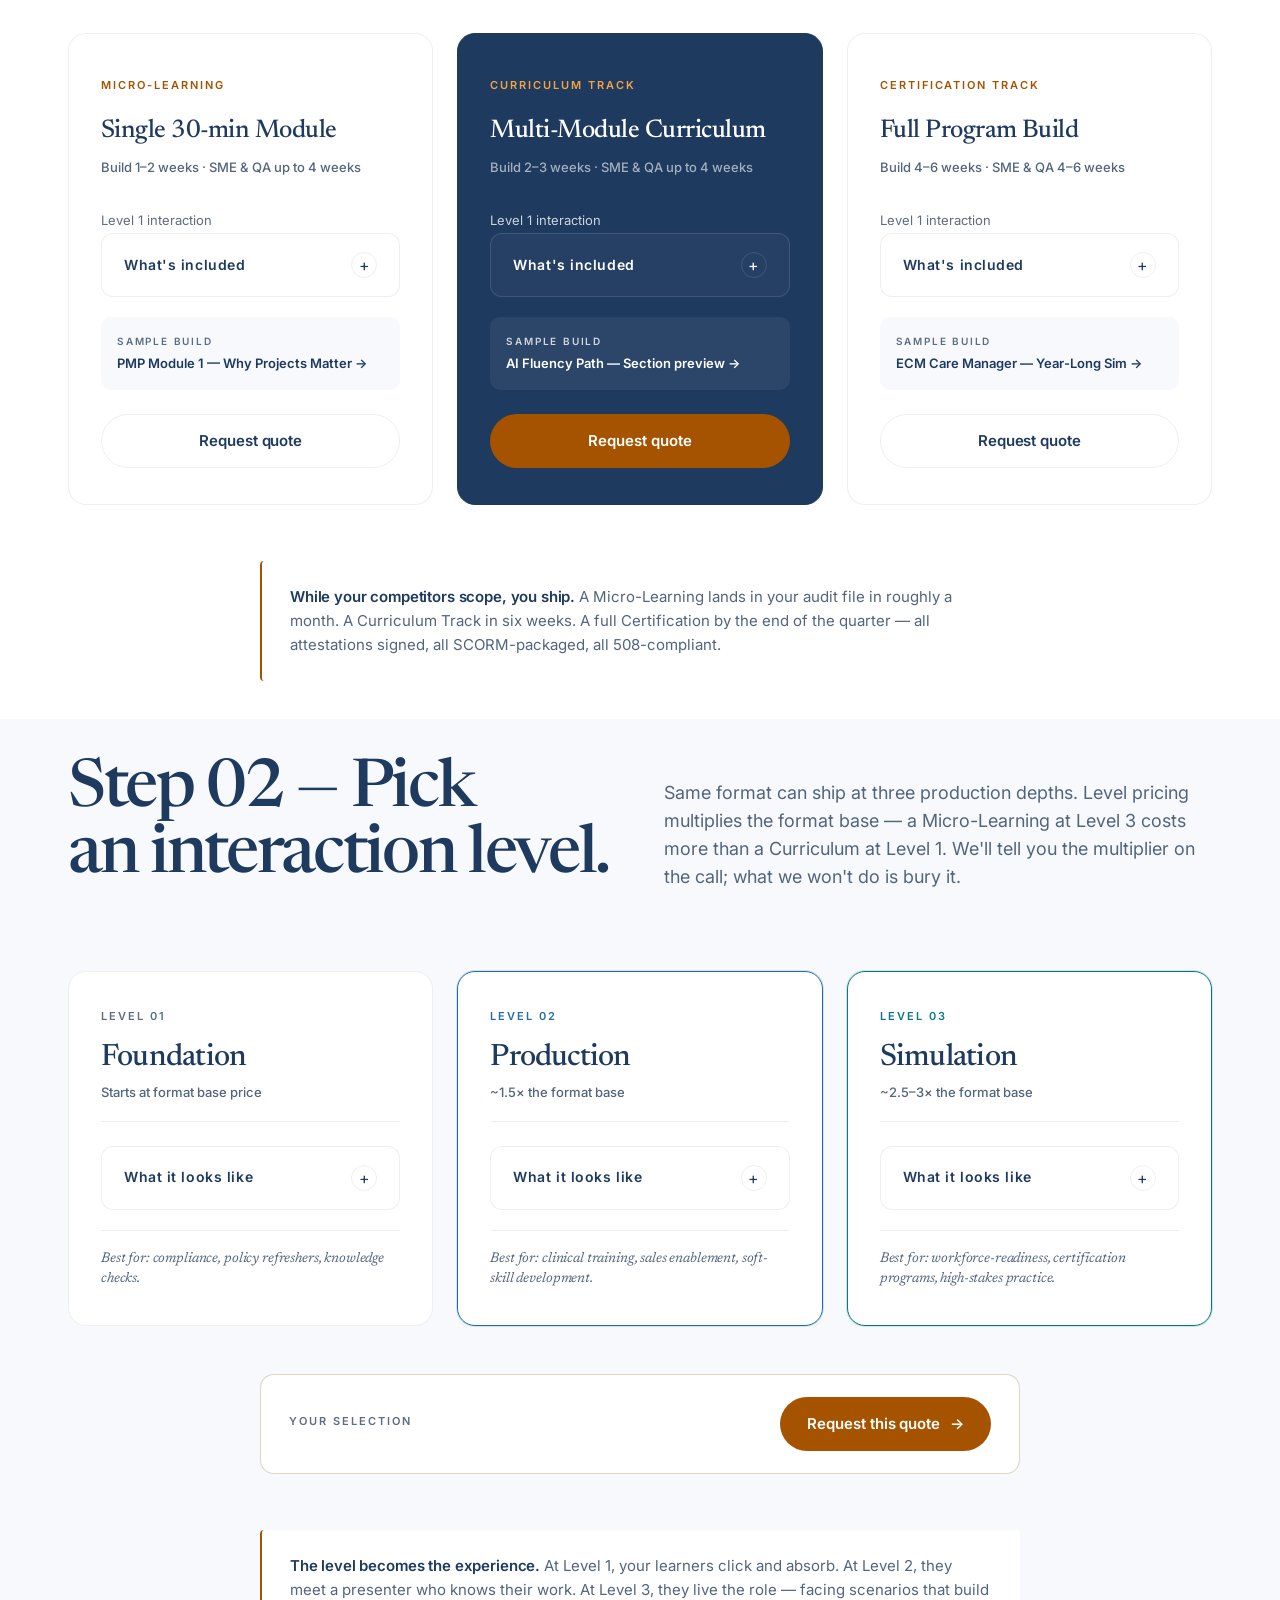
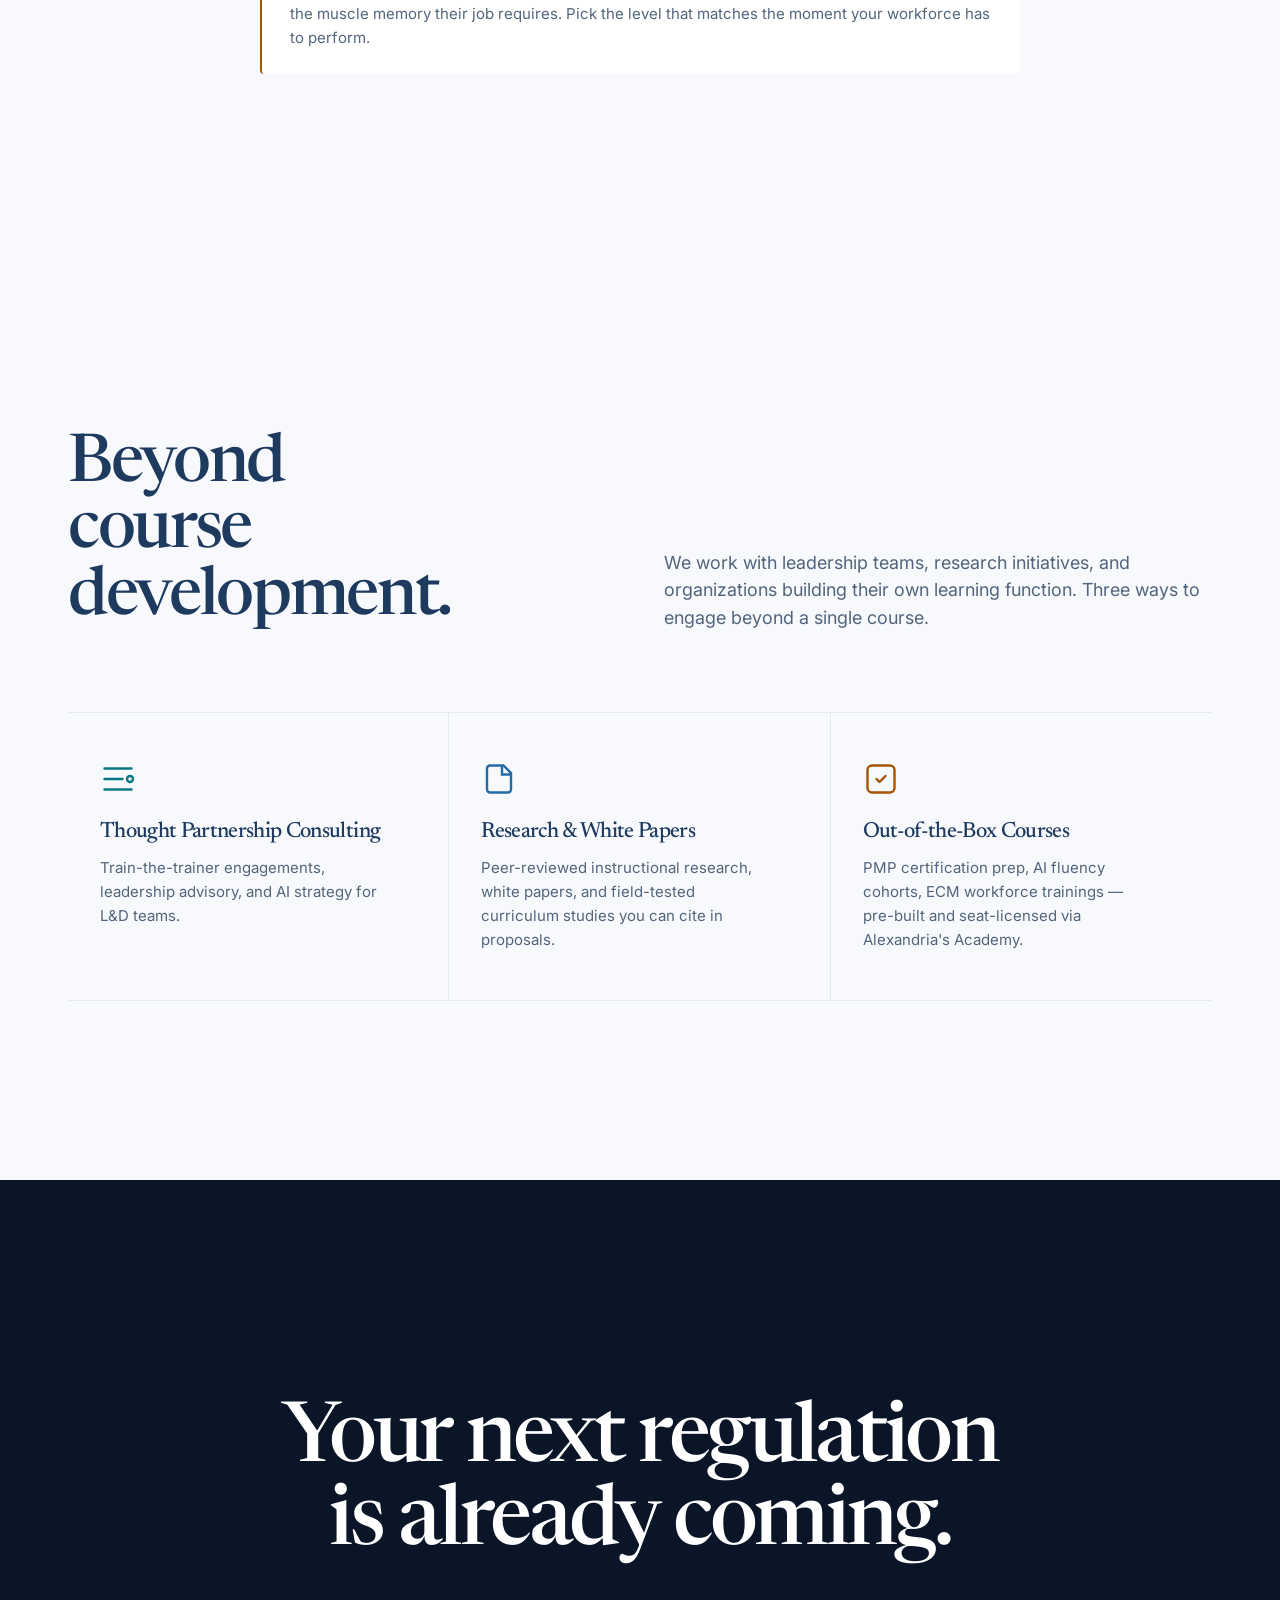
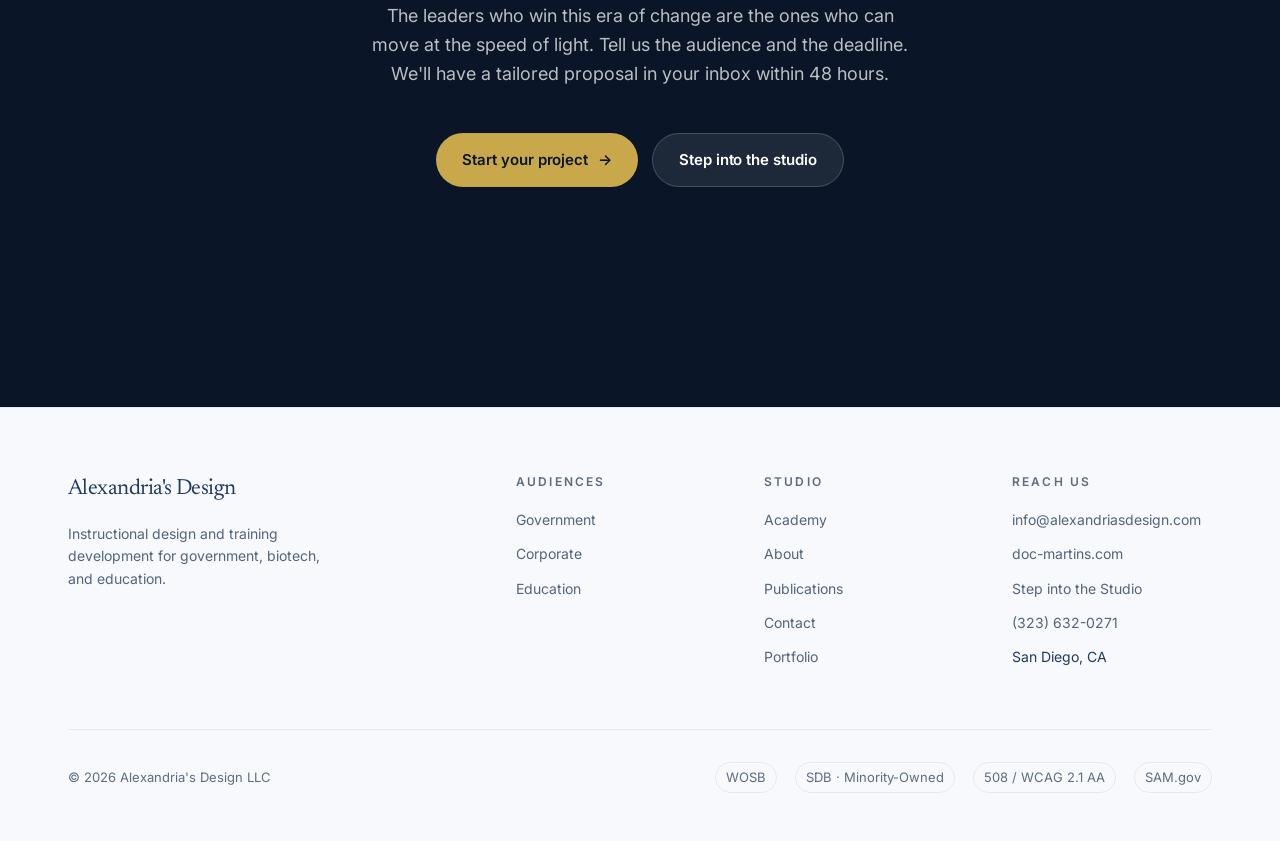
==== commit a5eedd02: "Remove consulting price from homepage service card" ====
--- a/index.html
+++ b/index.html
@@ -548,7 +548,7 @@
               <circle cx="20" cy="12" r="2" stroke="currentColor" stroke-width="1.6"/>
             </svg>
             <h3 class="beyond__title">Thought Partnership Consulting</h3>
-            <p class="beyond__desc">Train-the-trainer engagements, leadership advisory, and AI strategy for L&amp;D teams. $2.5K–$35K per engagement.</p>
+            <p class="beyond__desc">Train-the-trainer engagements, leadership advisory, and AI strategy for L&amp;D teams.</p>
           </div>
           <div class="beyond__item">
             <svg class="beyond__icon" viewBox="0 0 24 24" fill="none" aria-hidden="true">
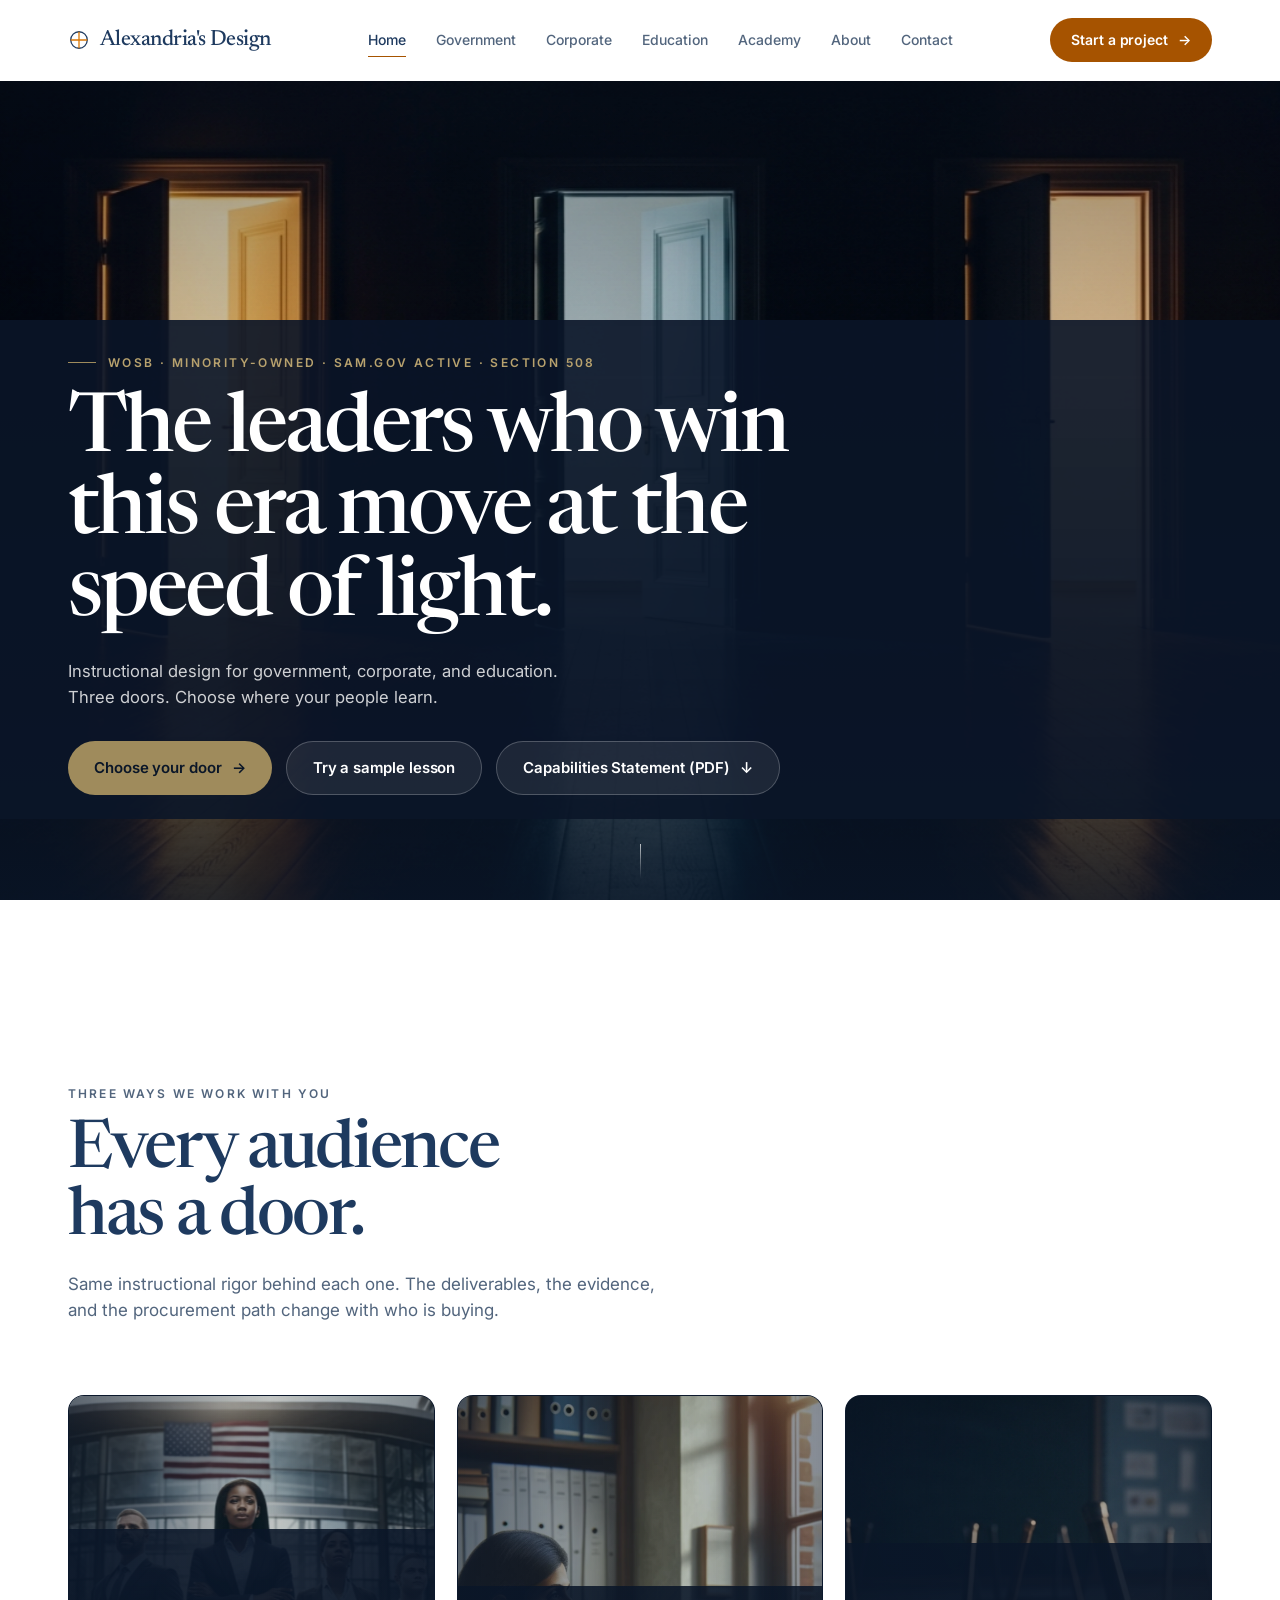
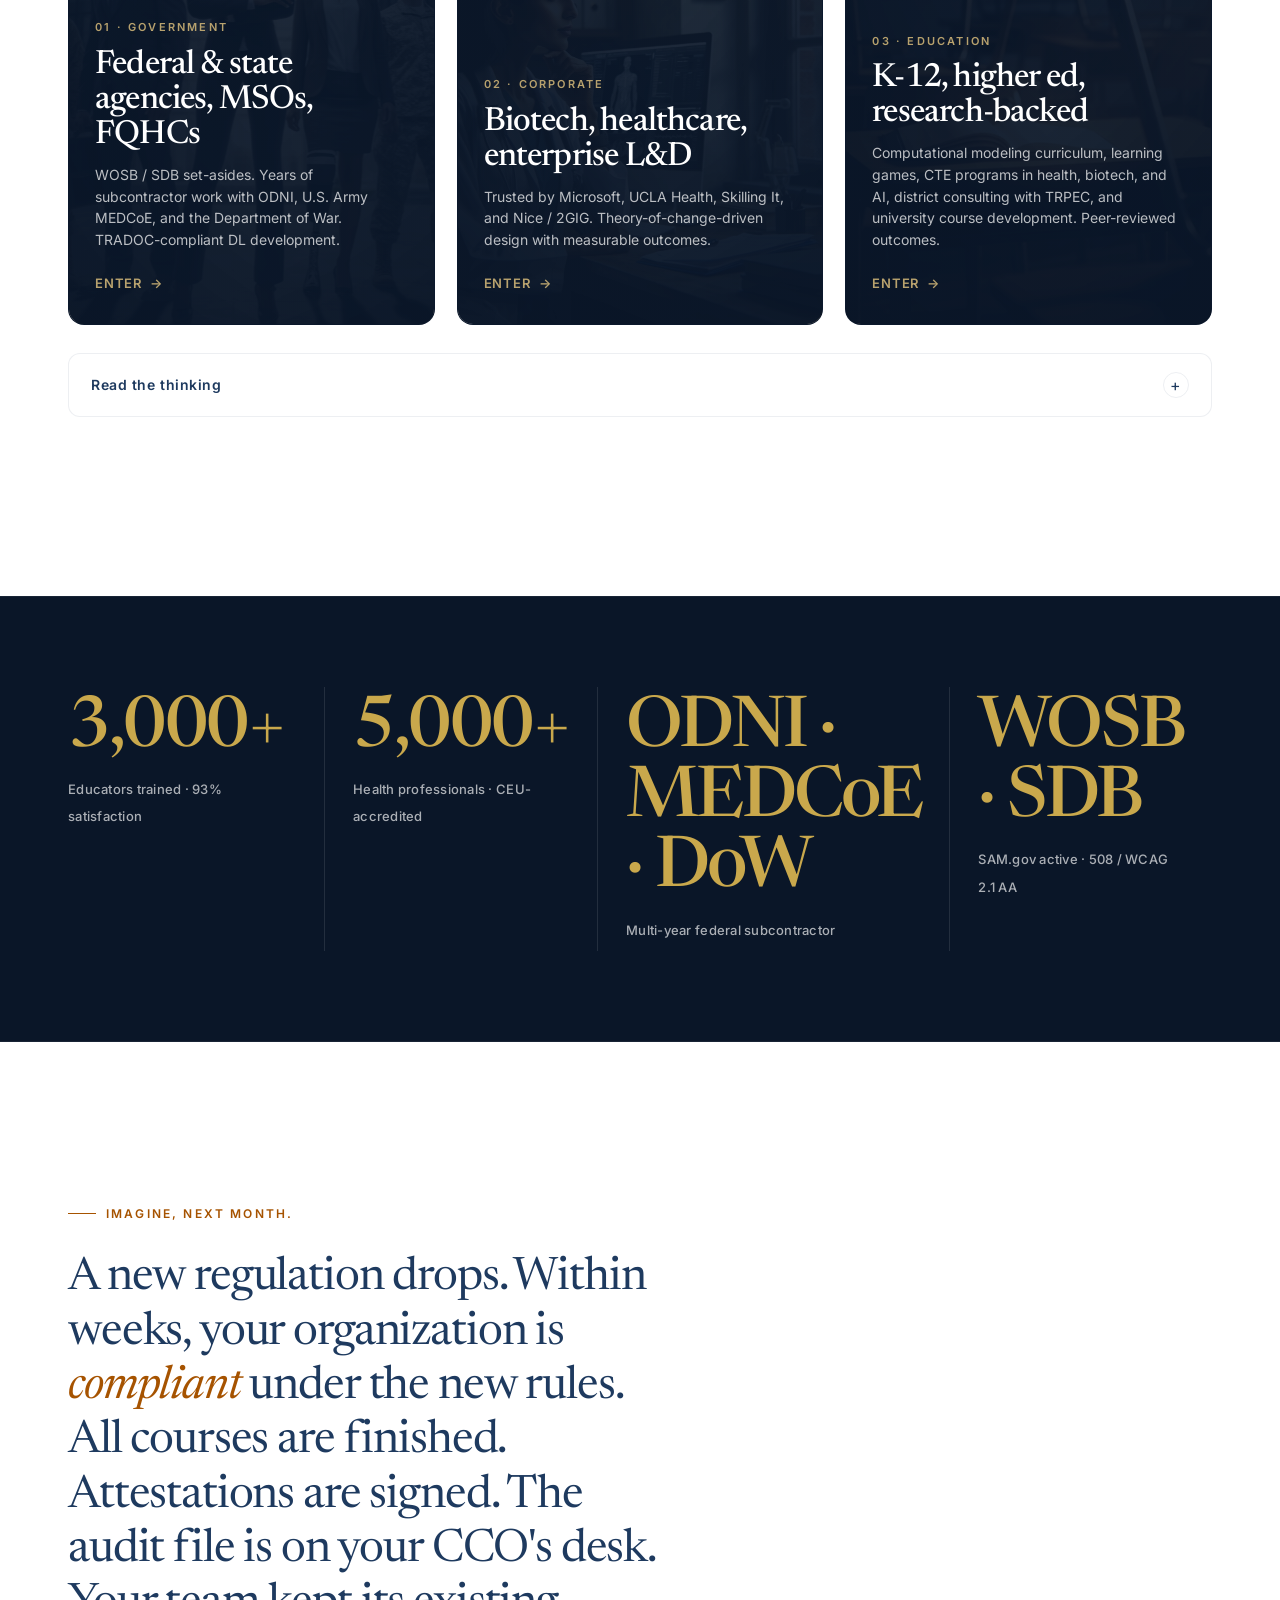
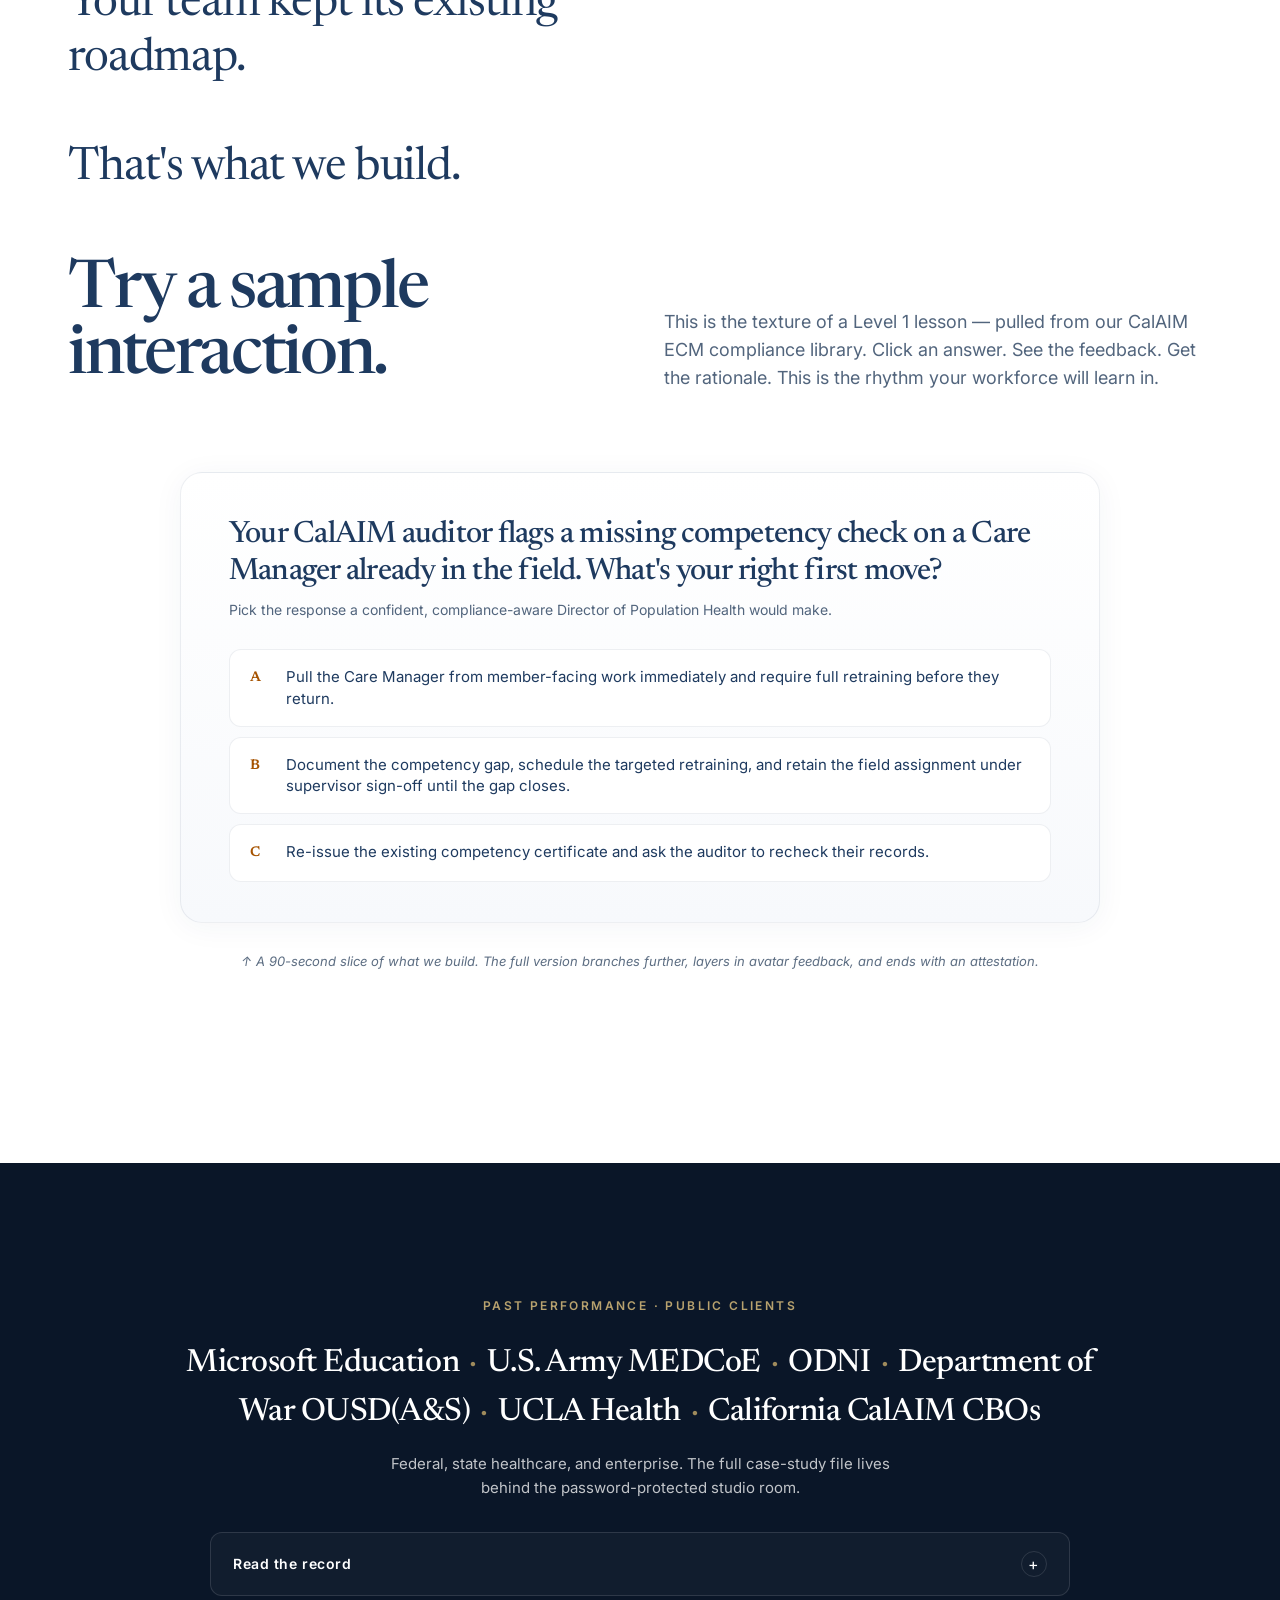
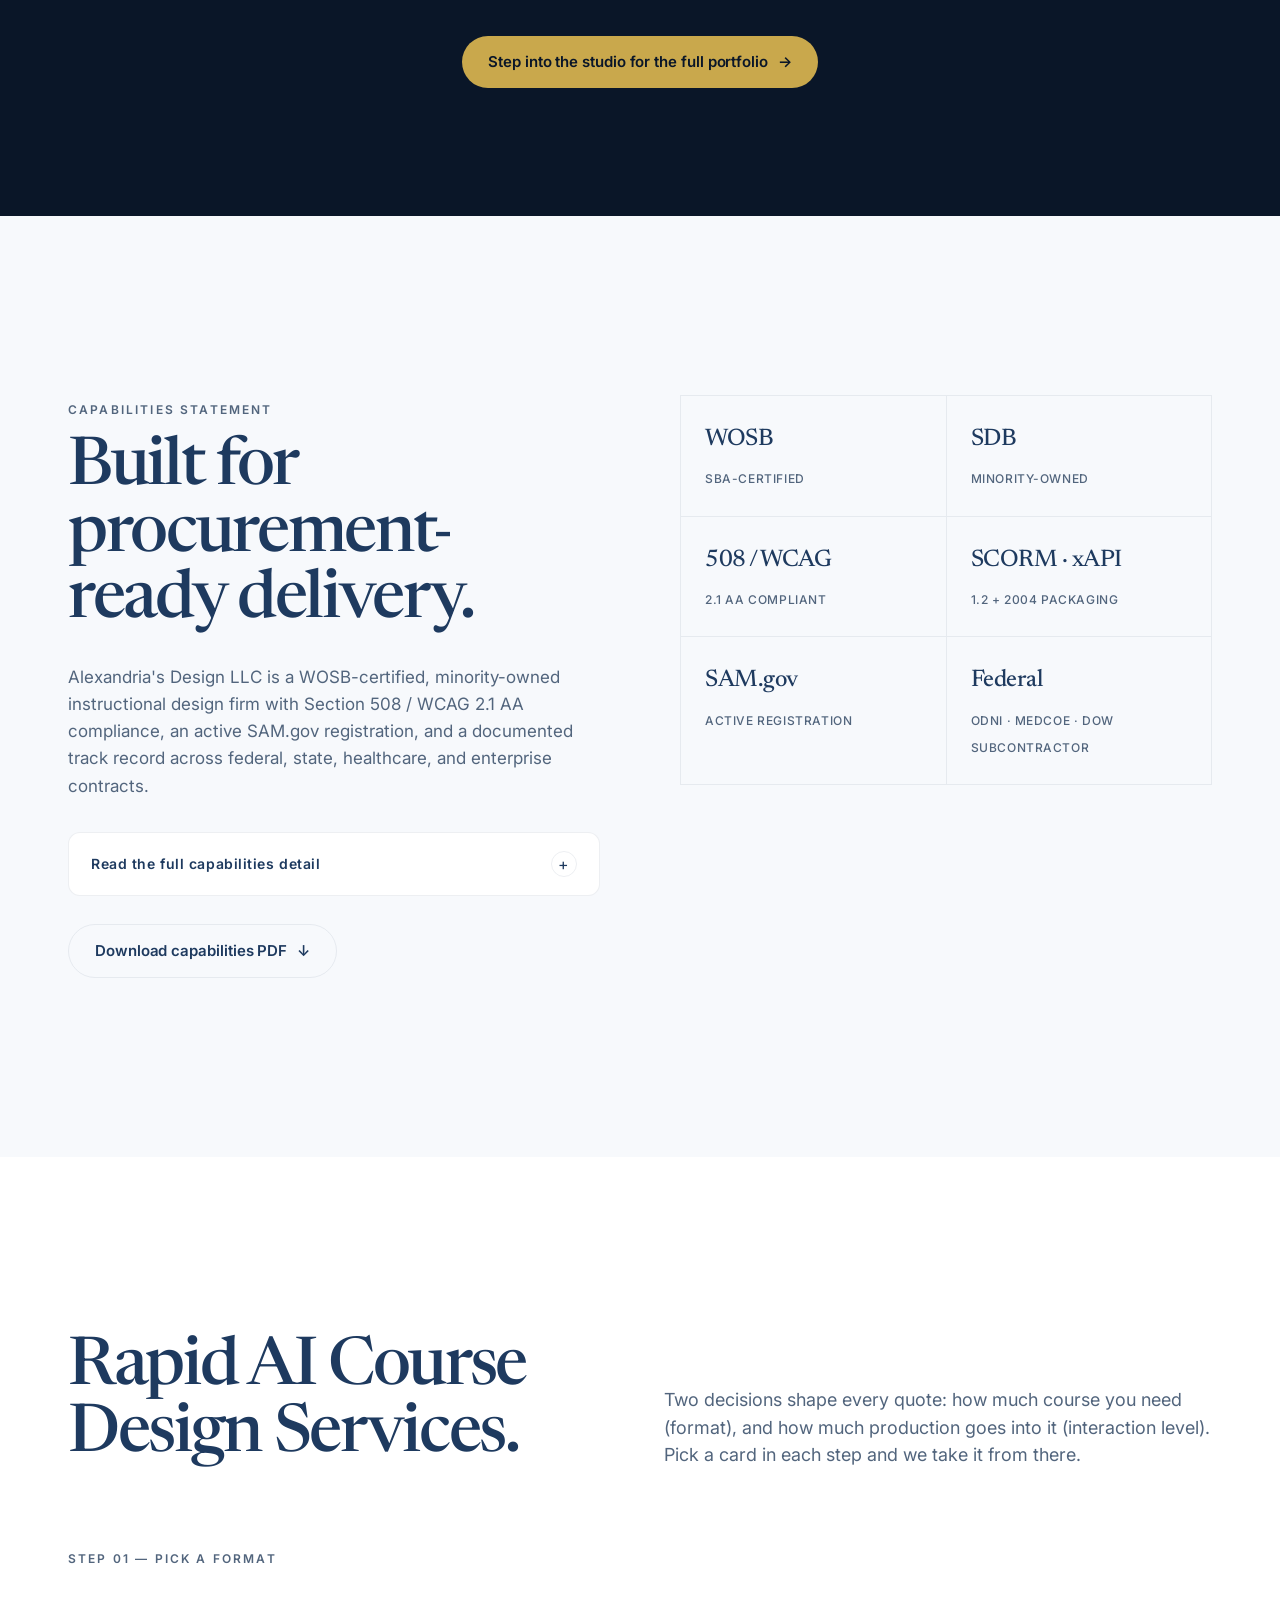
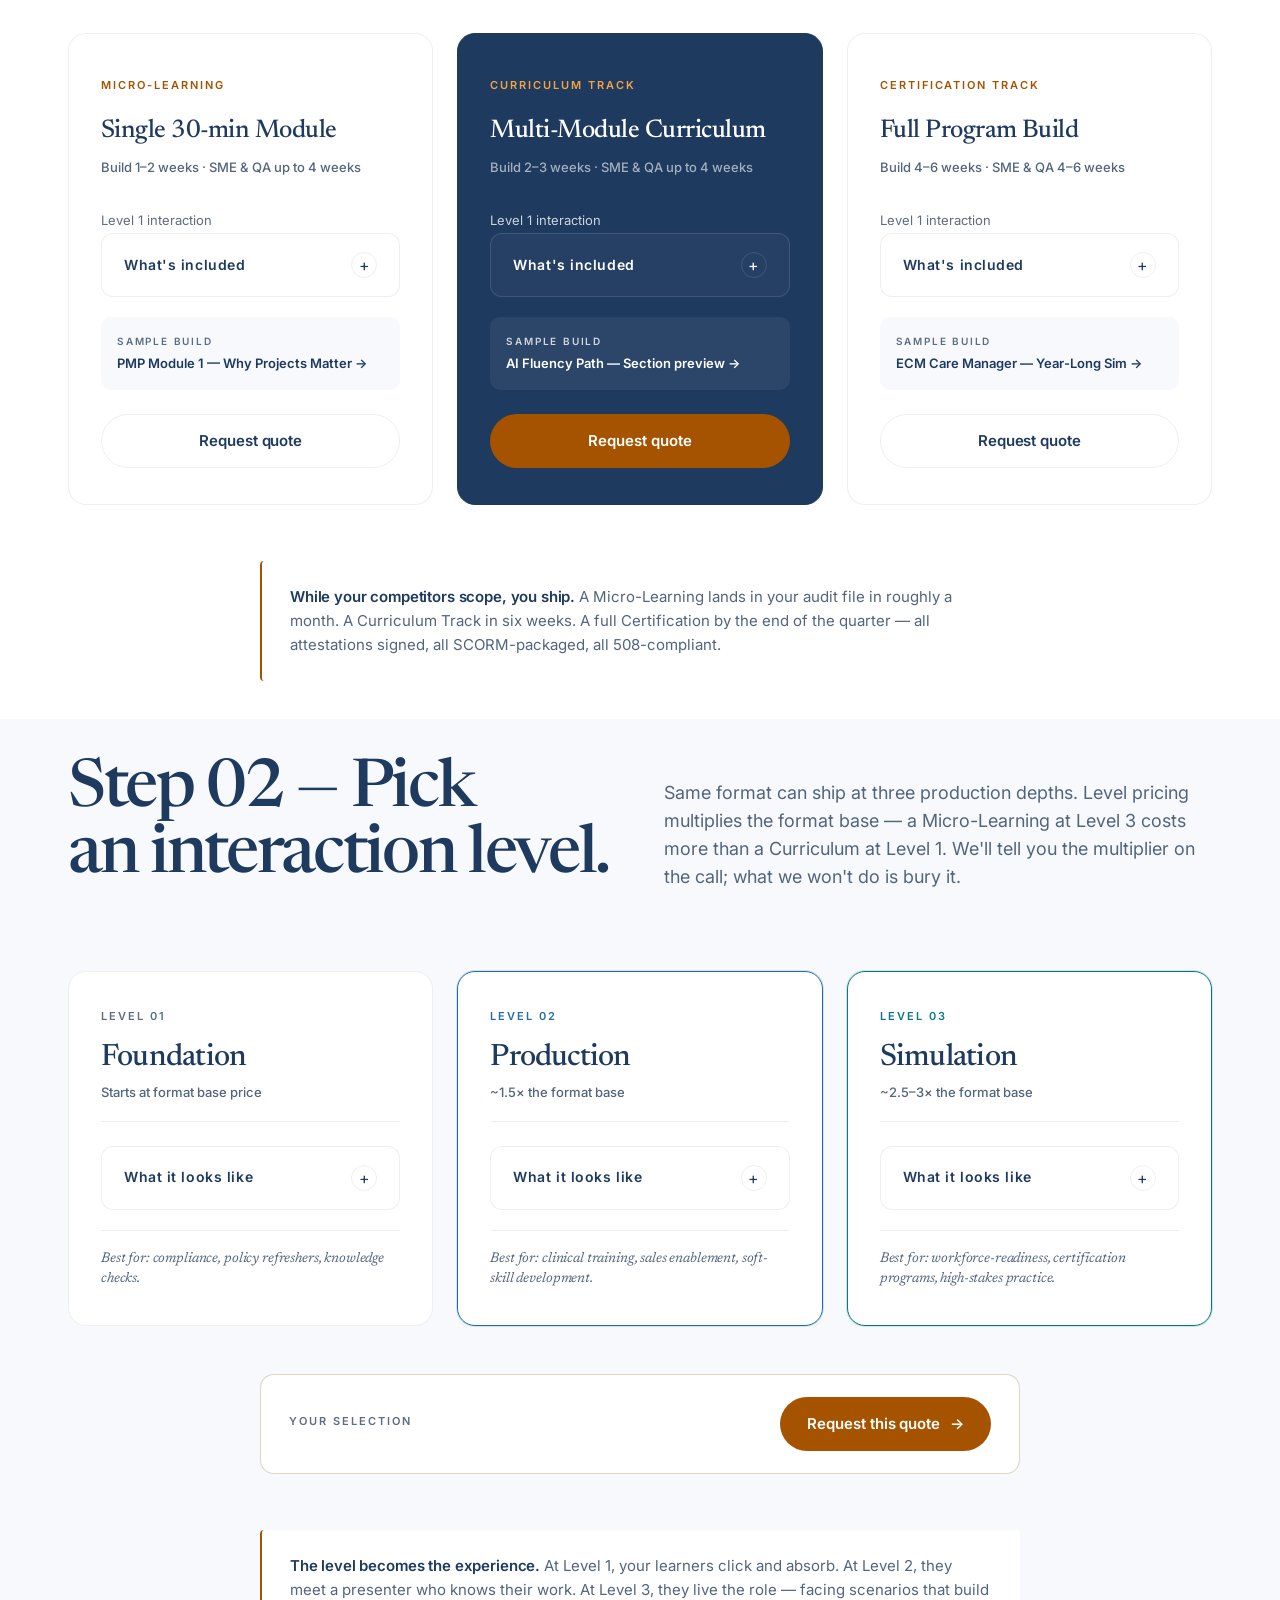
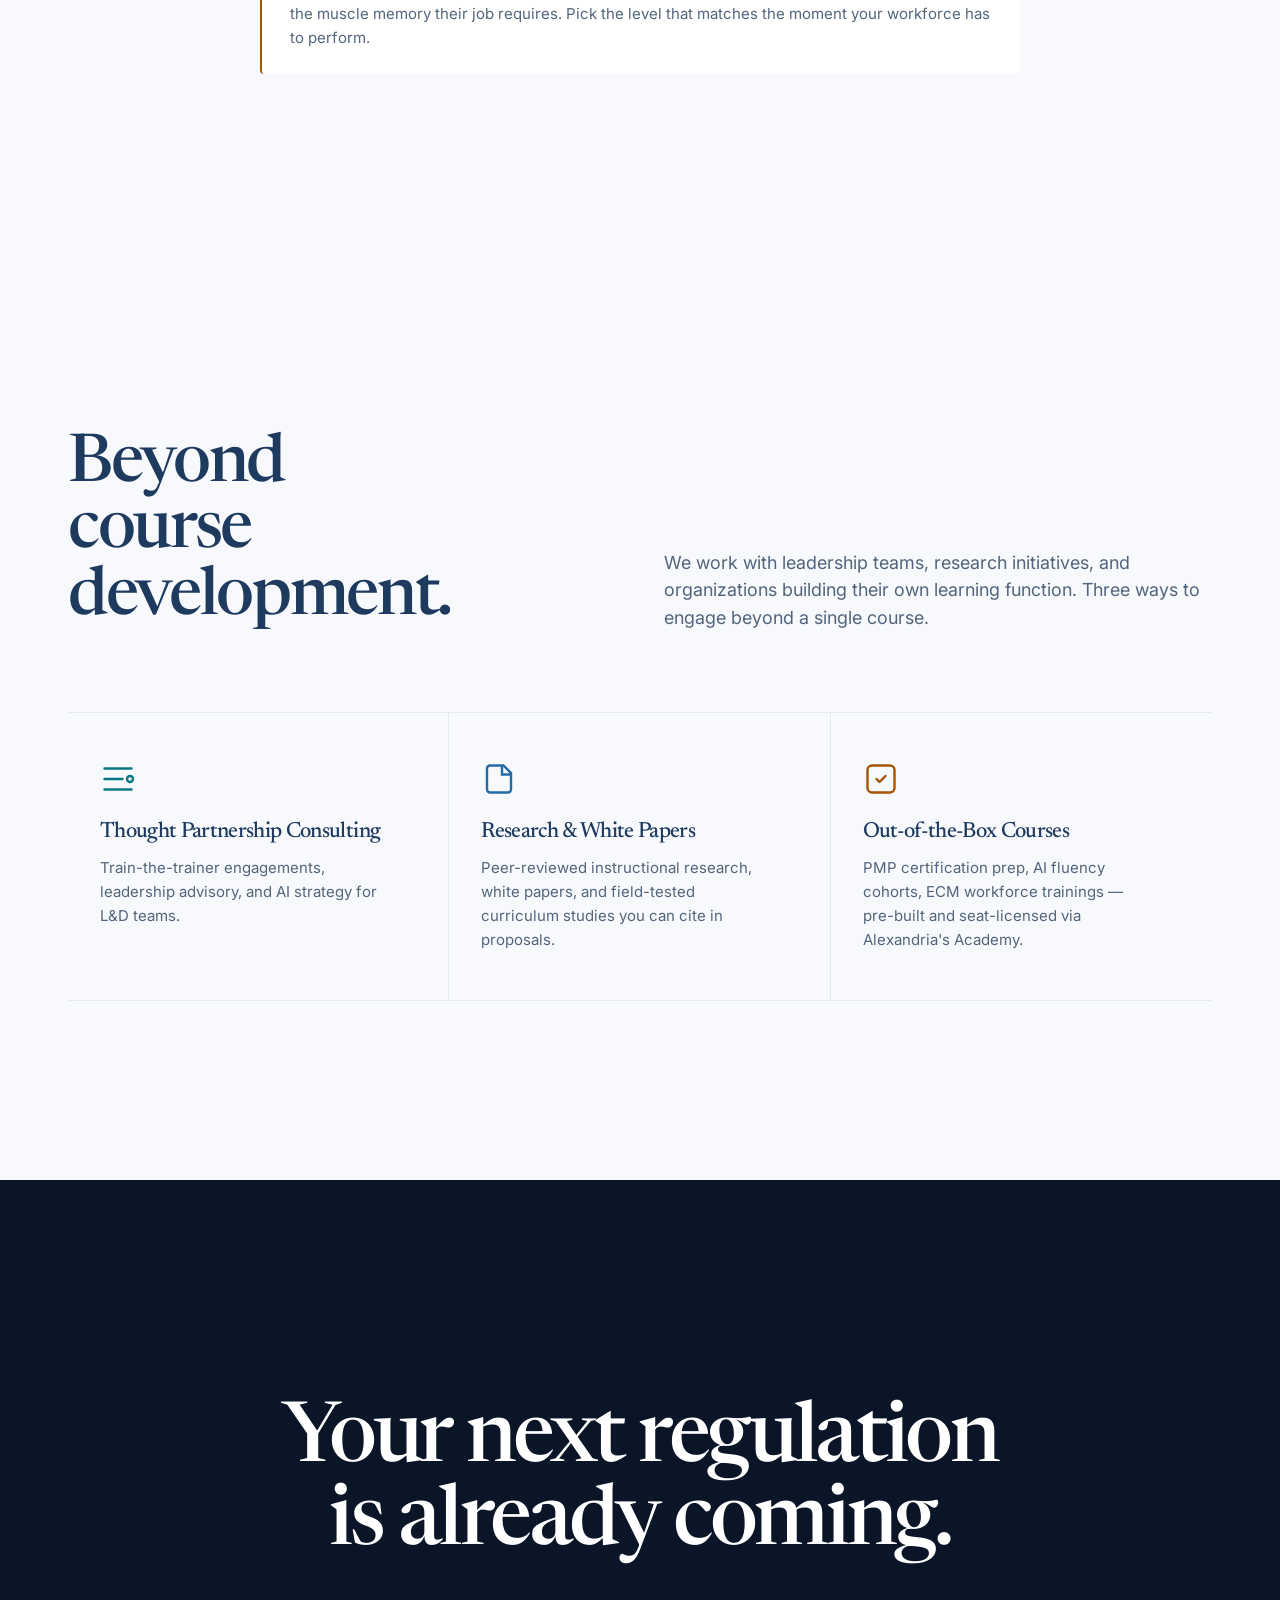
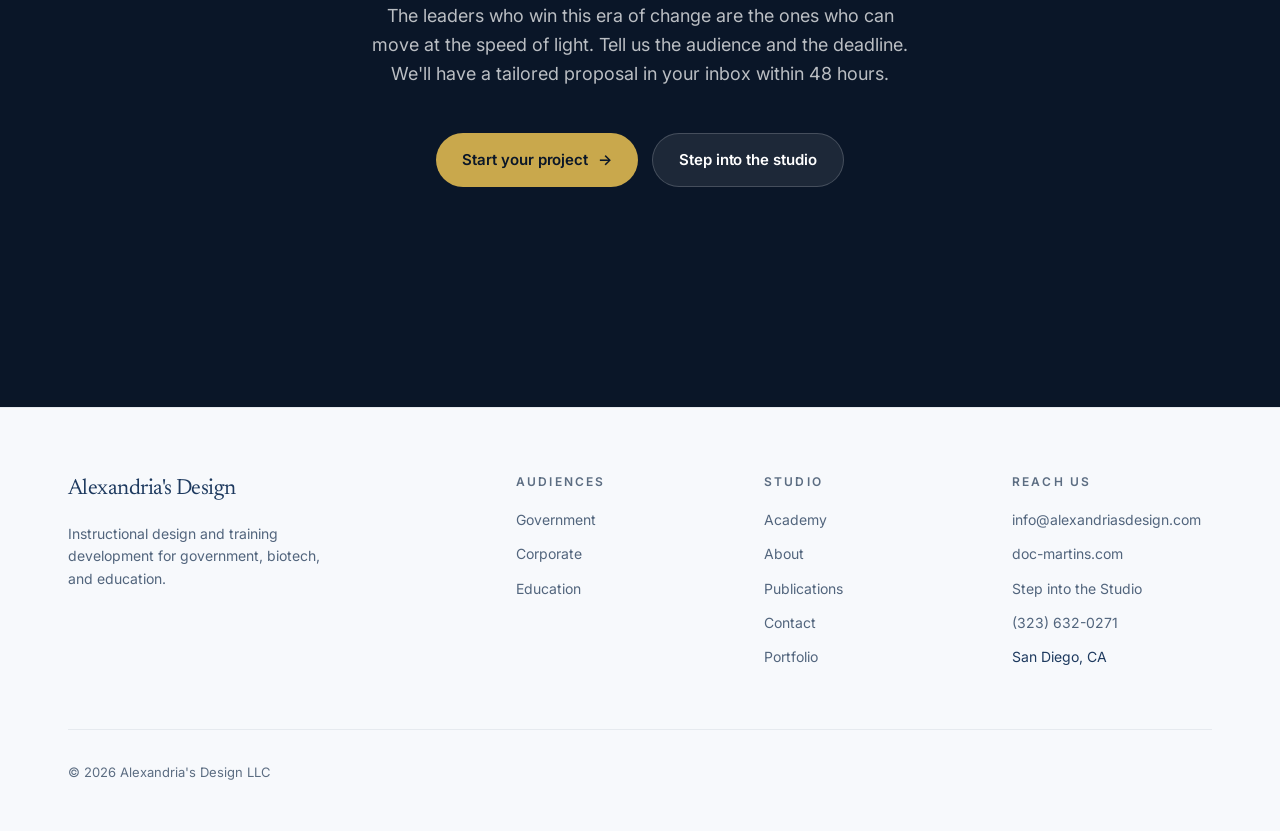
==== commit ae1d0191: "Remove credential badges from site footers" ====
--- a/index.html
+++ b/index.html
@@ -628,12 +628,6 @@
       </div>
       <div class="foot__bottom">
         <span>© 2026 Alexandria's Design LLC</span>
-        <span class="creds">
-          <span>WOSB</span>
-          <span>SDB · Minority-Owned</span>
-          <span>508 / WCAG 2.1 AA</span>
-          <span>SAM.gov</span>
-        </span>
       </div>
     </div>
   </footer>
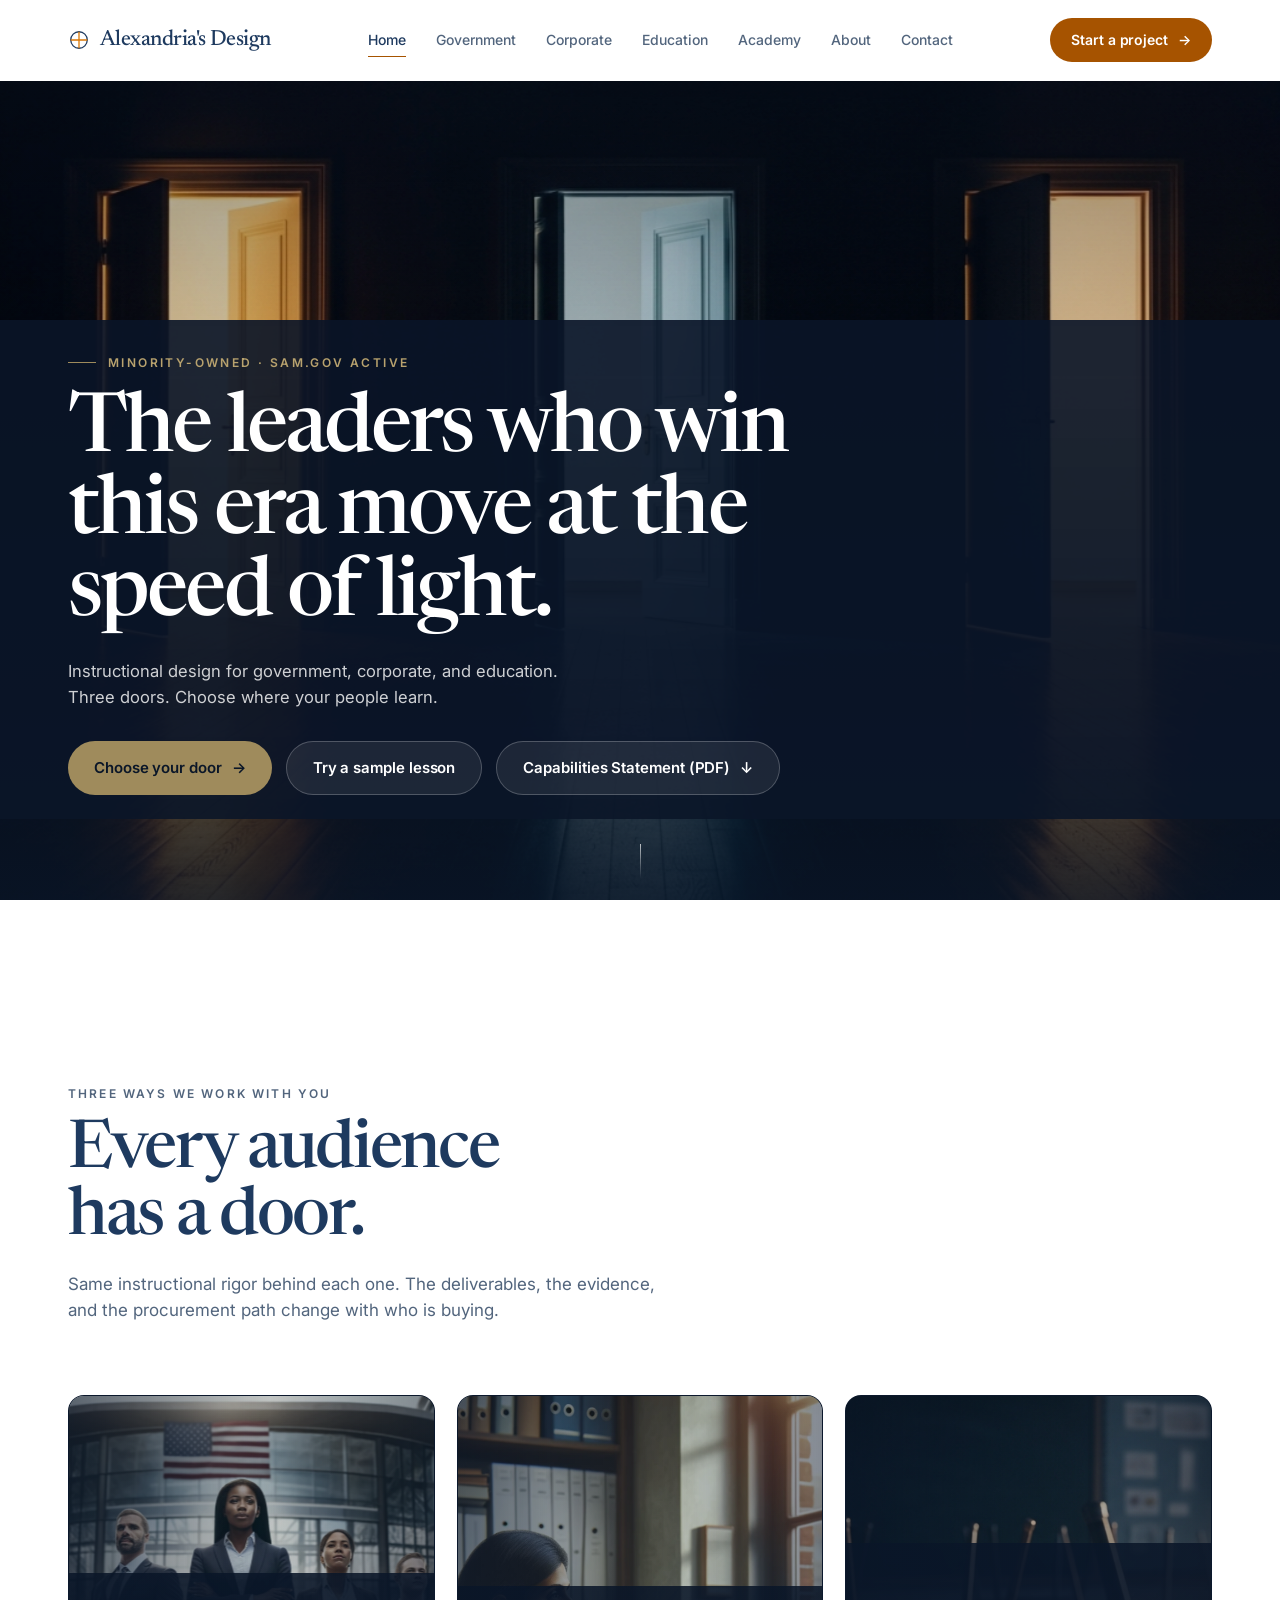
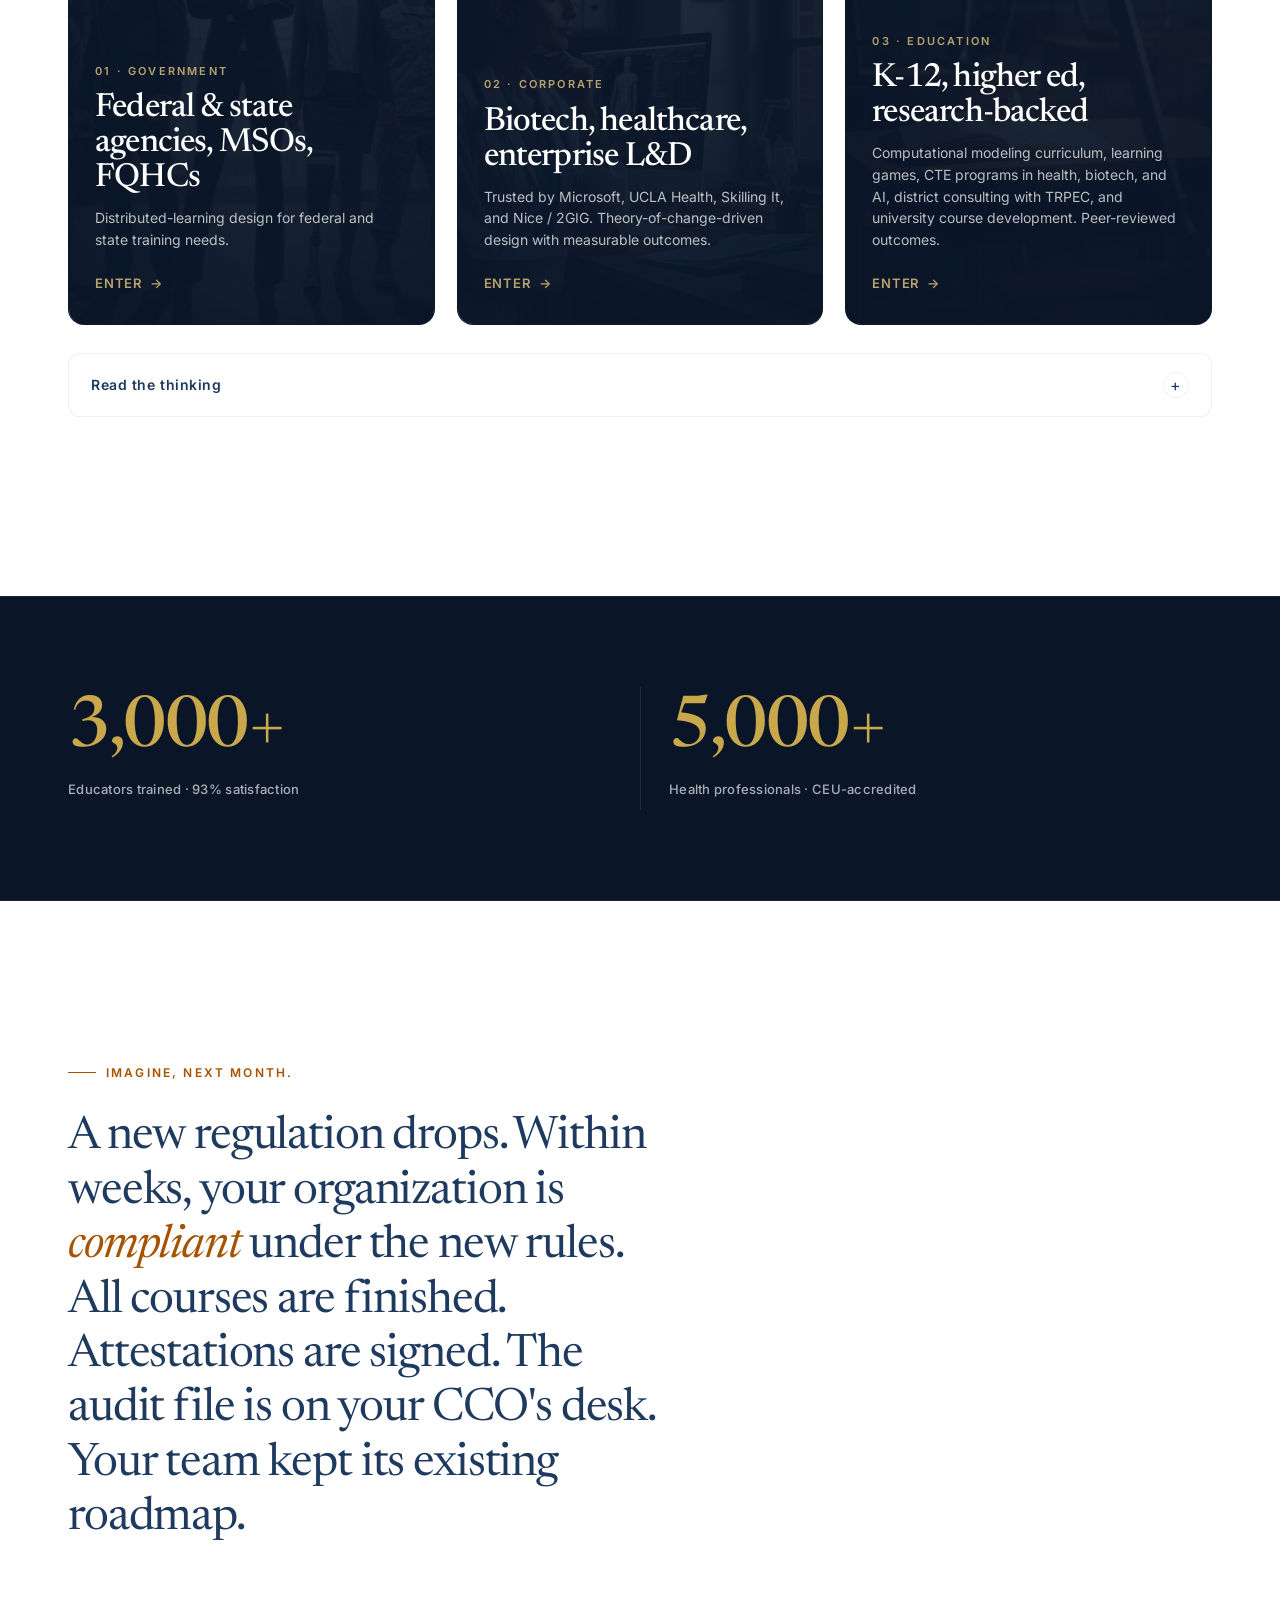
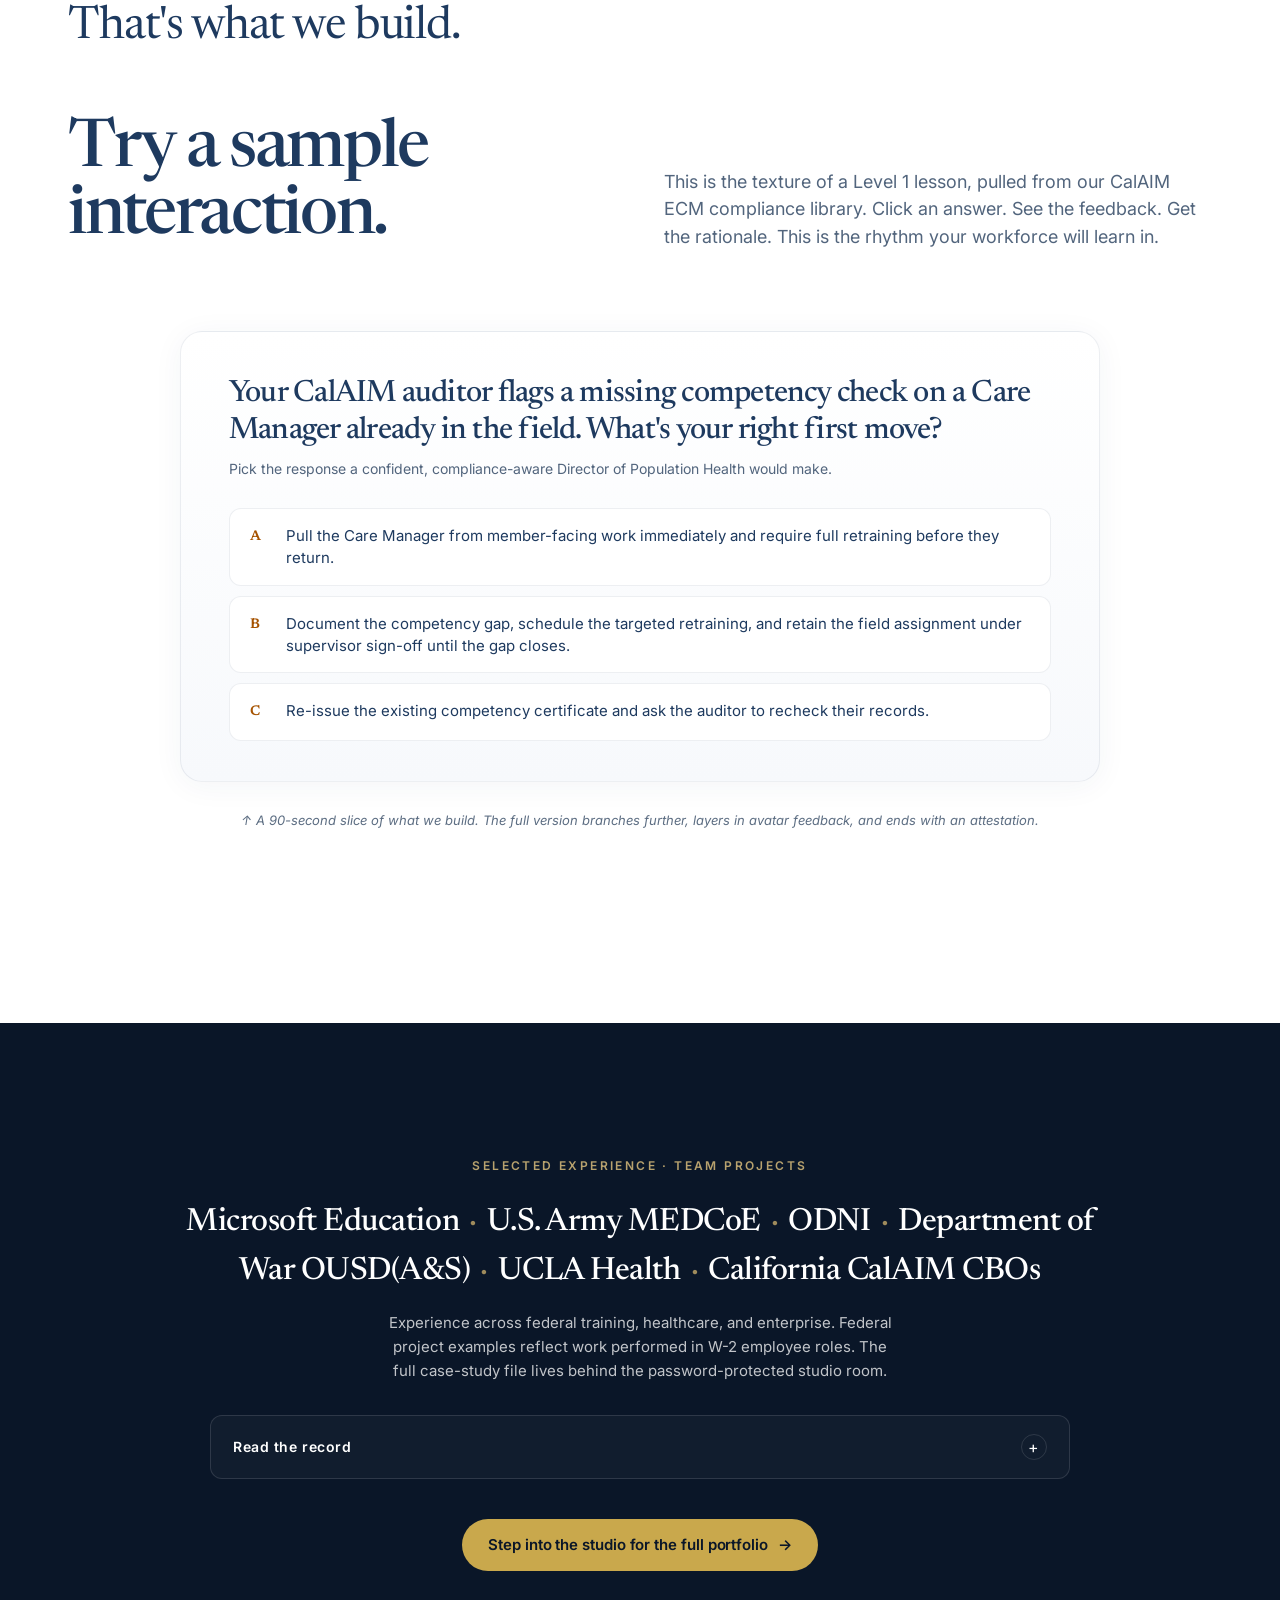
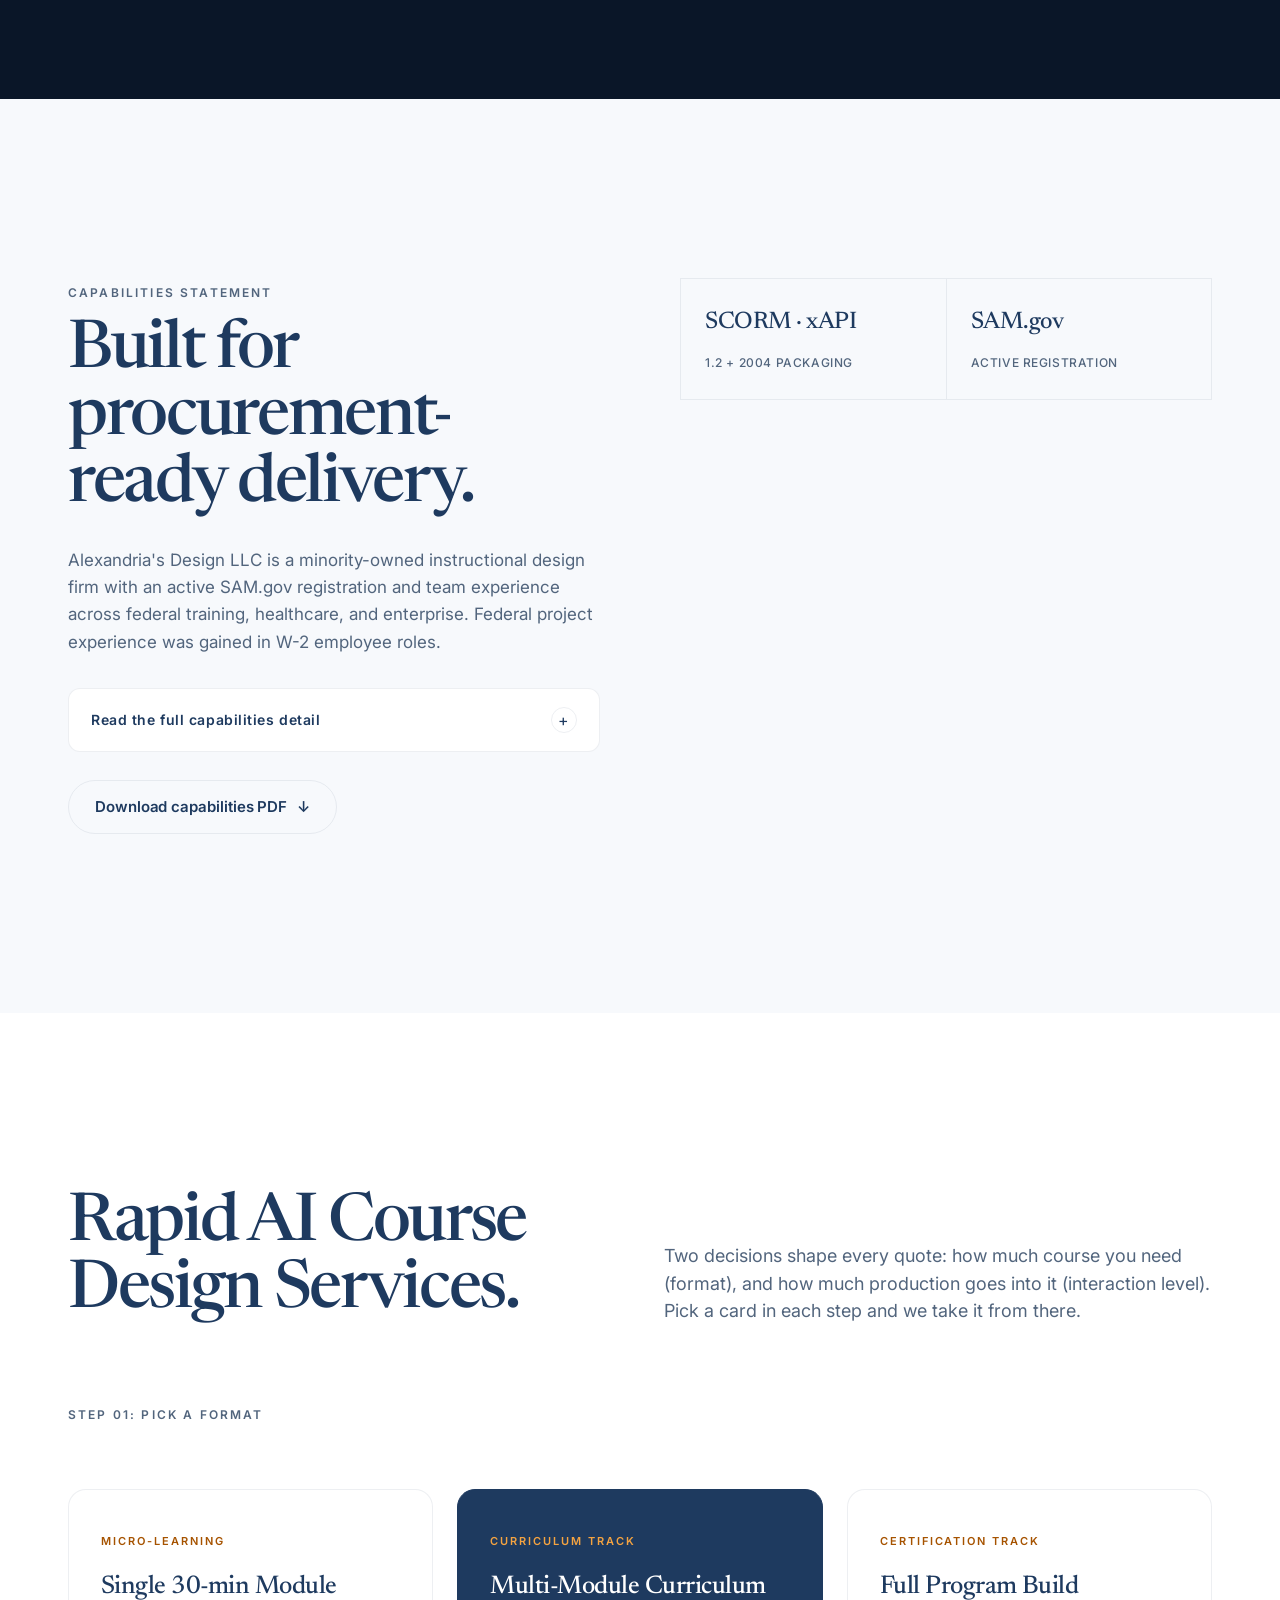
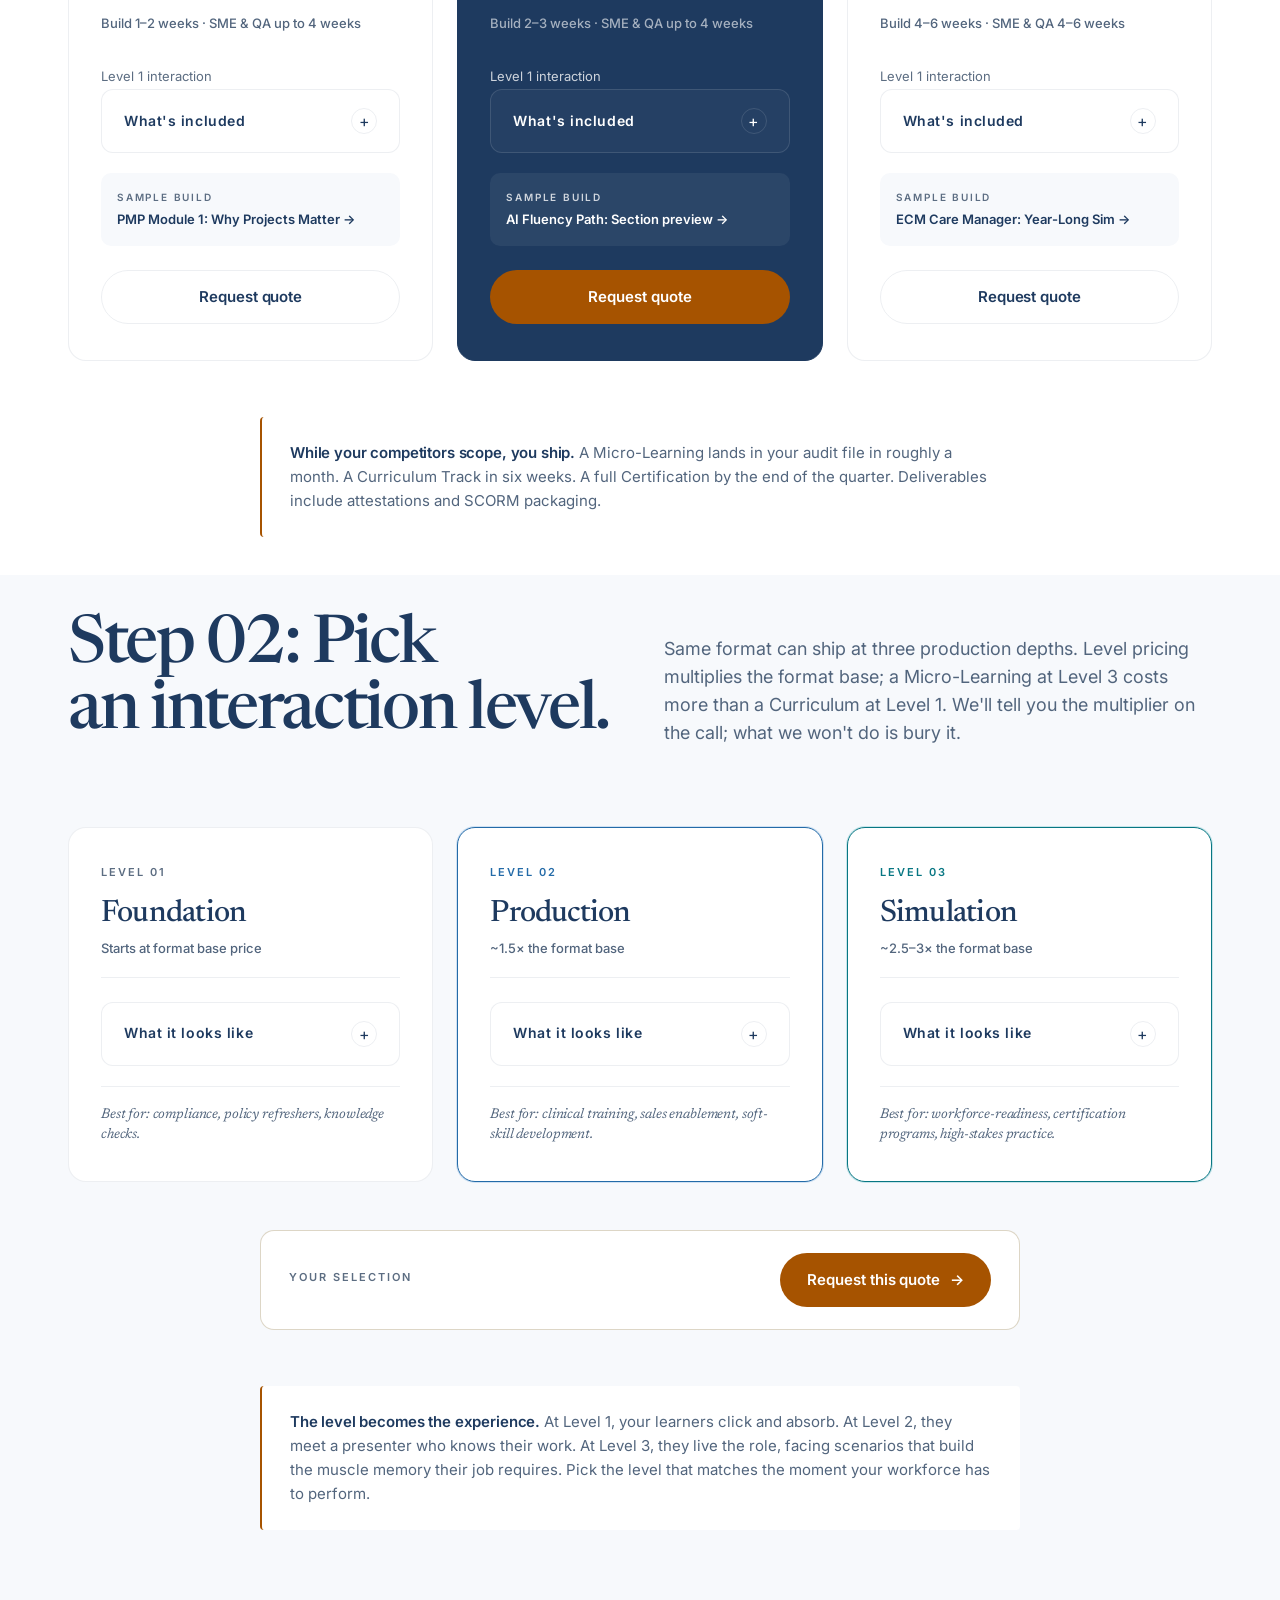
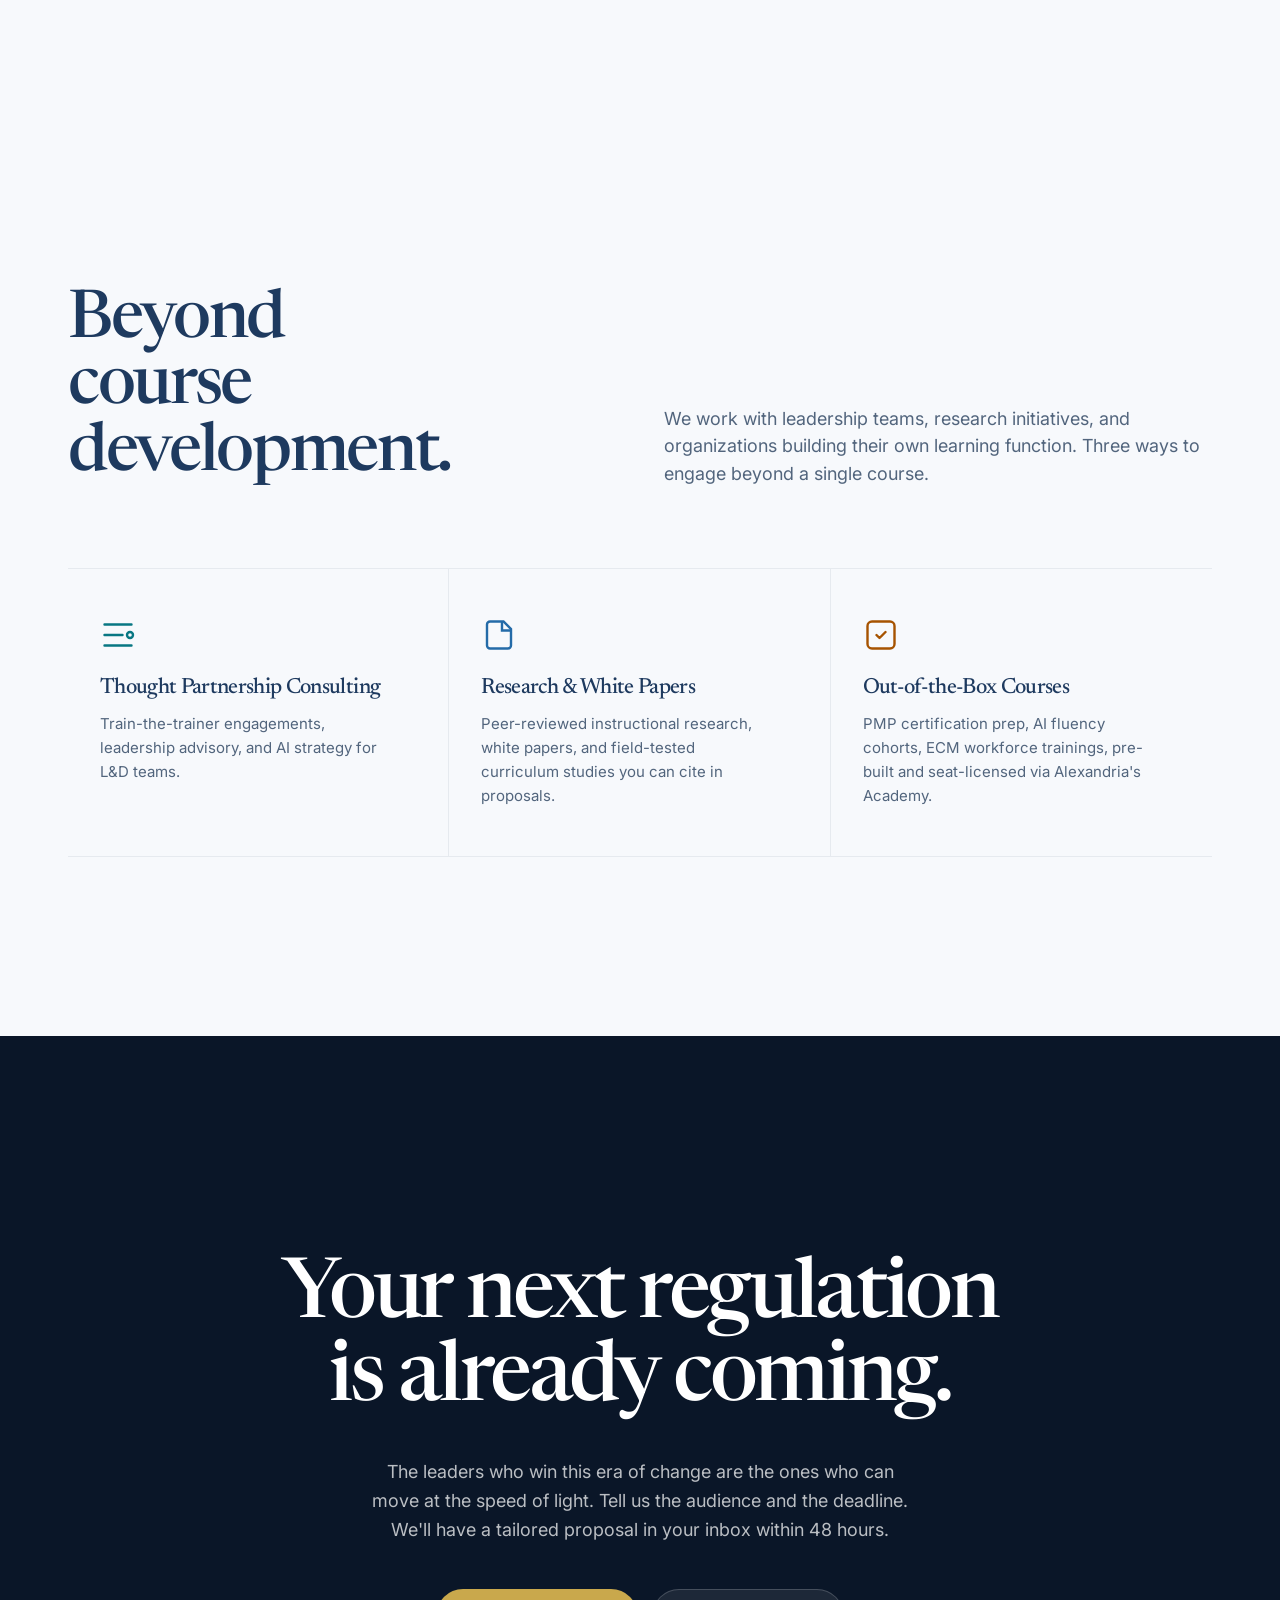
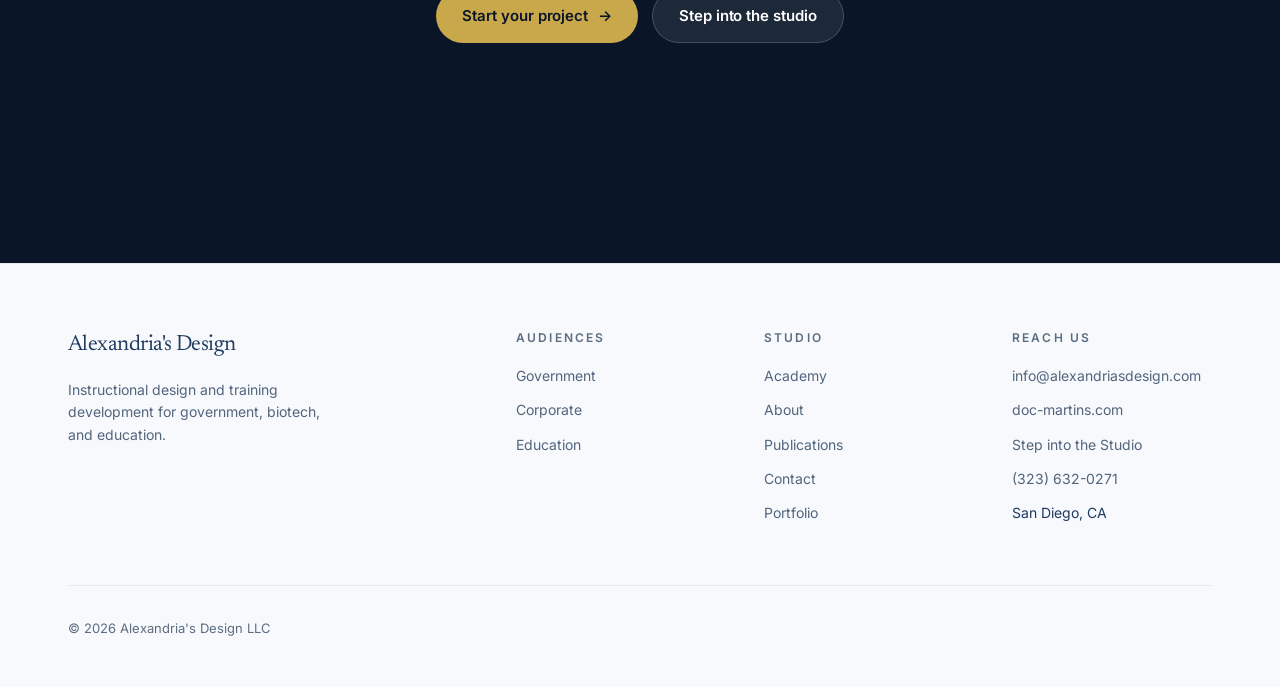
==== commit 519bae82: "Credit federal projects as W-2 experience and remove credential claims and em dashes" ====
--- a/index.html
+++ b/index.html
@@ -3,8 +3,8 @@
 <head>
   <meta charset="utf-8" />
   <meta name="viewport" content="width=device-width, initial-scale=1" />
-  <title>Alexandria's Design — Learning that moves people forward.</title>
-  <meta name="description" content="Instructional design and rapid AI course development for government, corporate, and education. WOSB-certified, SAM.gov active, Section 508 compliant." />
+  <title>Alexandria's Design: Learning that moves people forward.</title>
+  <meta name="description" content="Instructional design and rapid AI course development for government, corporate, and education. SAM.gov active." />
 
   <!-- Google Fonts: Newsreader (display) + Inter (body) -->
   <link rel="preconnect" href="https://fonts.googleapis.com" />
@@ -46,7 +46,7 @@
   <main>
 
     <!-- =====================================================================
-         ESTABLISHING SHOT — THE THRESHOLD
+         ESTABLISHING SHOT: THE THRESHOLD
          ===================================================================== -->
     <section class="estab" data-estab>
       <figure class="estab__media">
@@ -54,7 +54,7 @@
       </figure>
       <div class="estab__content">
         <div class="wrap">
-          <p class="estab__kicker">WOSB · Minority-Owned · SAM.gov Active · Section 508</p>
+          <p class="estab__kicker">Minority-Owned · SAM.gov Active</p>
           <h1 class="estab__line">The leaders who win this era move at the speed of light.</h1>
           <p class="estab__sub">Instructional design for government, corporate, and education. Three doors. Choose where your people learn.</p>
           <div class="estab__ctas">
@@ -68,7 +68,7 @@
     </section>
 
     <!-- =====================================================================
-         THREE TALL DOOR PANELS — the signature interactive
+         THREE TALL DOOR PANELS: the signature interactive
          ===================================================================== -->
     <section class="section" id="doors">
       <div class="wrap">
@@ -88,7 +88,7 @@
               <div class="door__plate">
                 <span class="door__num">01 · Government</span>
                 <h3 class="door__title">Federal &amp; state agencies, MSOs, FQHCs</h3>
-                <p class="door__desc">WOSB / SDB set-asides. Years of subcontractor work with ODNI, U.S. Army MEDCoE, and the Department of War. TRADOC-compliant DL development.</p>
+                <p class="door__desc">Distributed-learning design for federal and state training needs.</p>
                 <span class="door__cta">Enter <span class="arrow">→</span></span>
               </div>
             </div>
@@ -148,20 +148,12 @@
             <span class="impact__num" data-count="5000" data-suffix="+">5,000+</span>
             <span class="impact__label">Health professionals · CEU-accredited</span>
           </div>
-          <div class="impact__cell">
-            <span class="impact__num">ODNI · MEDCoE · DoW</span>
-            <span class="impact__label">Multi-year federal subcontractor</span>
-          </div>
-          <div class="impact__cell">
-            <span class="impact__num">WOSB · SDB</span>
-            <span class="impact__label">SAM.gov active · 508 / WCAG 2.1 AA</span>
-          </div>
-        </div>
-      </div>
-    </section>
-
-    <!-- =====================================================================
-         IMAGINE — vision-state moment
+        </div>
+      </div>
+    </section>
+
+    <!-- =====================================================================
+         IMAGINE: vision-state moment
          ===================================================================== -->
     <section class="imagine" id="imagine">
       <div class="wrap">
@@ -176,14 +168,14 @@
     </section>
 
     <!-- =====================================================================
-         PLAYABLE DEMO — branching scenario (kept intact)
+         PLAYABLE DEMO: branching scenario (kept intact)
          ===================================================================== -->
     <section class="demo" id="demo">
       <div class="wrap">
         <header class="section__head reveal">
           <h2 class="h-section">Try a sample<br/>interaction.</h2>
           <p class="lede">
-            This is the texture of a Level 1 lesson — pulled from our CalAIM ECM compliance library. Click an answer. See the feedback. Get the rationale. This is the rhythm your workforce will learn in.
+            This is the texture of a Level 1 lesson, pulled from our CalAIM ECM compliance library. Click an answer. See the feedback. Get the rationale. This is the rhythm your workforce will learn in.
           </p>
         </header>
 
@@ -230,48 +222,48 @@
     </section>
 
     <!-- =====================================================================
-         PAST PERFORMANCE — condensed to a single strip
+         PAST PERFORMANCE: condensed to a single strip
          ===================================================================== -->
     <section class="section--dark" id="performance">
       <div class="wrap">
         <div class="pp-strip reveal">
-          <span class="pp-strip__label">Past performance · Public clients</span>
+          <span class="pp-strip__label">Selected experience · Team projects</span>
           <p class="pp-strip__names">
             Microsoft Education<span class="dot">·</span>U.S. Army MEDCoE<span class="dot">·</span>ODNI<span class="dot">·</span>Department of War OUSD(A&amp;S)<span class="dot">·</span>UCLA Health<span class="dot">·</span>California CalAIM CBOs
           </p>
-          <p class="pp-strip__line">Federal, state healthcare, and enterprise. The full case-study file lives behind the password-protected studio room.</p>
+          <p class="pp-strip__line">Experience across federal training, healthcare, and enterprise. Federal project examples reflect work performed in W-2 employee roles. The full case-study file lives behind the password-protected studio room.</p>
 
           <details class="drawer drawer--dark">
             <summary>Read the record <span class="drawer__icon" aria-hidden="true">+</span></summary>
             <div class="drawer__body">
               <div class="pp-record">
                 <span class="pp-record__client">Microsoft Education</span>
-                <h3 class="pp-record__title">Inclusive Classroom — Educator Curriculum</h3>
+                <h3 class="pp-record__title">Inclusive Classroom: Educator Curriculum</h3>
                 <p>Multi-year subcontract delivering AI-augmented teacher training built around accessible-by-default classroom technology. 3,000+ educators · 93% satisfaction.</p>
               </div>
               <div class="pp-record">
                 <span class="pp-record__client">U.S. Army MEDCoE</span>
                 <h3 class="pp-record__title">Captain's Career Course DL · Preventive Medicine</h3>
-                <p>Multi-year subcontractor engagement developing TRADOC-compliant distributed-learning courses for Army medical professionals.</p>
+                <p>Distributed-learning courses for Army medical professionals.</p>
               </div>
               <div class="pp-record">
                 <span class="pp-record__client">ODNI · Director of National Intelligence</span>
                 <h3 class="pp-record__title">Federal Workforce Training Development</h3>
-                <p>Vetted subcontractor partner. Curriculum design, content architecture, and accessibility compliance for ODNI training initiatives.</p>
+                <p>Curriculum design, content architecture, and accessibility compliance for ODNI training initiatives.</p>
               </div>
               <div class="pp-record">
                 <span class="pp-record__client">Department of War · OUSD(A&amp;S)</span>
-                <h3 class="pp-record__title">Mentor-Protege — 10 Bilingual Modules</h3>
-                <p>136 learning objectives across 10 bilingual training modules. Section 508 compliant, replacing legacy Storyline with web-native scenarios.</p>
+                <h3 class="pp-record__title">Mentor-Protege: 10 Bilingual Modules</h3>
+                <p>136 learning objectives across 10 bilingual training modules. Replacing legacy Storyline with web-native scenarios.</p>
               </div>
               <div class="pp-record">
                 <span class="pp-record__client">UCLA Health</span>
-                <h3 class="pp-record__title">ACES Aware &amp; Stress Busters — CEU Programs</h3>
+                <h3 class="pp-record__title">ACES Aware &amp; Stress Busters: CEU Programs</h3>
                 <p>CEU-accredited healthcare professional development at health-system scale. Continuing-education infrastructure for clinical teams. 5,000+ professionals.</p>
               </div>
               <div class="pp-record">
                 <span class="pp-record__client">California CalAIM · Healthcare CBOs</span>
-                <h3 class="pp-record__title">ECM Care Manager — Year-Long Simulation</h3>
+                <h3 class="pp-record__title">ECM Care Manager: Year-Long Simulation</h3>
                 <p>Year-long real-game simulation for Enhanced Care Management. Day 1 → Year 1 longitudinal scaffolding. Audit-ready chart documentation across 7 ECM components.</p>
               </div>
             </div>
@@ -296,18 +288,17 @@
             <span class="eyebrow">Capabilities Statement</span>
             <h2 class="h-section cap__title" style="margin-top:14px;">Built for procurement-ready delivery.</h2>
             <p class="cap__copy">
-              Alexandria's Design LLC is a WOSB-certified, minority-owned instructional design firm with Section 508 / WCAG 2.1 AA compliance, an active SAM.gov registration, and a documented track record across federal, state, healthcare, and enterprise contracts.
+              Alexandria's Design LLC is a minority-owned instructional design firm with an active SAM.gov registration and team experience across federal training, healthcare, and enterprise. Federal project experience was gained in W-2 employee roles.
             </p>
 
             <details class="drawer">
               <summary>Read the full capabilities detail <span class="drawer__icon" aria-hidden="true">+</span></summary>
               <div class="drawer__body">
                 <ul class="cap__list" style="border-top:0; margin-bottom:0;">
-                  <li><span class="k">01</span><span><strong>Core competencies</strong> — Distributed Learning (TRADOC &amp; Army University), eLearning development (Articulate 360, Storyline, Rise), curriculum design (CCSS / NGSS / military standards), leadership training, Section 508 accessibility, AI literacy programs.</span></li>
-                  <li><span class="k">02</span><span><strong>Selected past performance</strong> — Office of the Director of National Intelligence (subcontractor) · U.S. Army MEDCoE DL (multi-year subcontractor) · Department of War (formerly DoD) OUSD(A&amp;S) MPP Portal (10 modules, 136 objectives, bilingual) · Microsoft Education (3,000+ educators, 93% satisfaction) · UCLA Health (5,000+ professionals, CEU-accredited).</span></li>
-                  <li><span class="k">03</span><span><strong>NAICS</strong> — 611430 Professional &amp; Management Development Training · 611710 Educational Support Services · 541611 Administrative Management Consulting.</span></li>
-                  <li><span class="k">04</span><span><strong>Set-aside eligibility</strong> — WOSB · Minority-Owned · Small Disadvantaged Business (SDB) · SAM.gov Active.</span></li>
-                  <li><span class="k">05</span><span><strong>Standards &amp; packaging</strong> — SCORM 1.2 / 2004 · xAPI · TRADOC DL standards · WCAG 2.1 AA · ISD process documentation.</span></li>
+                  <li><span class="k">01</span><span><strong>Core competencies</strong>: Distributed Learning (TRADOC &amp; Army University), eLearning development (Articulate 360, Storyline, Rise), curriculum design (CCSS / NGSS / military standards), leadership training, AI literacy programs.</span></li>
+                  <li><span class="k">02</span><span><strong>Selected team experience</strong>: Office of the Director of National Intelligence · U.S. Army MEDCoE DL · Department of War (formerly DoD) OUSD(A&amp;S) MPP Portal (10 modules, 136 objectives, bilingual) · Microsoft Education (3,000+ educators, 93% satisfaction) · UCLA Health (5,000+ professionals, CEU-accredited).</span></li>
+                  <li><span class="k">03</span><span><strong>NAICS</strong>: 611430 Professional &amp; Management Development Training · 611710 Educational Support Services · 541611 Administrative Management Consulting.</span></li>
+                  <li><span class="k">05</span><span><strong>Standards &amp; packaging</strong>: SCORM 1.2 / 2004 · xAPI · TRADOC DL standards · ISD process documentation.</span></li>
                 </ul>
               </div>
             </details>
@@ -317,18 +308,6 @@
             </div>
           </div>
           <div class="cap__credentials">
-            <div>
-              <span class="badge">WOSB</span>
-              <span class="meta">SBA-Certified</span>
-            </div>
-            <div>
-              <span class="badge">SDB</span>
-              <span class="meta">Minority-Owned</span>
-            </div>
-            <div>
-              <span class="badge">508 / WCAG</span>
-              <span class="meta">2.1 AA Compliant</span>
-            </div>
             <div>
               <span class="badge">SCORM · xAPI</span>
               <span class="meta">1.2 + 2004 Packaging</span>
@@ -337,17 +316,13 @@
               <span class="badge">SAM.gov</span>
               <span class="meta">Active Registration</span>
             </div>
-            <div>
-              <span class="badge">Federal</span>
-              <span class="meta">ODNI · MEDCoE · DoW subcontractor</span>
-            </div>
-          </div>
-        </div>
-      </div>
-    </section>
-
-    <!-- =====================================================================
-         RAPID AI COURSE DESIGN — Step 01, format picker
+          </div>
+        </div>
+      </div>
+    </section>
+
+    <!-- =====================================================================
+         RAPID AI COURSE DESIGN: Step 01, format picker
          ===================================================================== -->
     <section class="section" id="tiers">
       <div class="wrap">
@@ -358,7 +333,7 @@
           </p>
         </header>
 
-        <span class="eyebrow reveal" style="display:block; margin-bottom:24px;">Step 01 — Pick a format</span>
+        <span class="eyebrow reveal" style="display:block; margin-bottom:24px;">Step 01: Pick a format</span>
 
         <div class="tiers reveal" data-picker="format">
 
@@ -374,14 +349,13 @@
                 <ul>
                   <li>One self-contained module, narrated &amp; interactive</li>
                   <li>Pre/post assessment + completion tracking</li>
-                  <li>Section 508 / WCAG 2.1 AA out of the box</li>
                   <li>Branded to your style guide</li>
                 </ul>
               </div>
             </details>
             <a href="#" class="tier__sample">
               <span class="tier__sample-tag">Sample build</span>
-              <span class="tier__sample-name">PMP Module 1 — Why Projects Matter →</span>
+              <span class="tier__sample-name">PMP Module 1: Why Projects Matter →</span>
             </a>
             <a href="contact.html" class="btn btn--ghost tier__cta">Request quote</a>
           </article>
@@ -405,7 +379,7 @@
             </details>
             <a href="#" class="tier__sample">
               <span class="tier__sample-tag">Sample build</span>
-              <span class="tier__sample-name">AI Fluency Path — Section preview →</span>
+              <span class="tier__sample-name">AI Fluency Path: Section preview →</span>
             </a>
             <a href="contact.html" class="btn btn--primary tier__cta">Request quote</a>
           </article>
@@ -429,28 +403,28 @@
             </details>
             <a href="#" class="tier__sample">
               <span class="tier__sample-tag">Sample build</span>
-              <span class="tier__sample-name">ECM Care Manager — Year-Long Sim →</span>
+              <span class="tier__sample-name">ECM Care Manager: Year-Long Sim →</span>
             </a>
             <a href="contact.html" class="btn btn--ghost tier__cta">Request quote</a>
           </article>
         </div>
 
         <p class="timeline-note reveal">
-          <strong>While your competitors scope, you ship.</strong> A Micro-Learning lands in your audit file in roughly a month. A Curriculum Track in six weeks. A full Certification by the end of the quarter — all attestations signed, all SCORM-packaged, all 508-compliant.
+          <strong>While your competitors scope, you ship.</strong> A Micro-Learning lands in your audit file in roughly a month. A Curriculum Track in six weeks. A full Certification by the end of the quarter. Deliverables include attestations and SCORM packaging.
         </p>
 
       </div>
     </section>
 
     <!-- =====================================================================
-         INTERACTION LEVELS — Step 02, level picker
+         INTERACTION LEVELS: Step 02, level picker
          ===================================================================== -->
     <section class="section section--soft" id="interaction-levels">
       <div class="wrap">
         <header class="section__head reveal">
-          <h2 class="h-section">Step 02 — Pick<br/>an interaction level.</h2>
+          <h2 class="h-section">Step 02: Pick<br/>an interaction level.</h2>
           <p class="lede">
-            Same format can ship at three production depths. Level pricing multiplies the format base — a Micro-Learning at Level 3 costs more than a Curriculum at Level 1. We'll tell you the multiplier on the call; what we won't do is bury it.
+            Same format can ship at three production depths. Level pricing multiplies the format base; a Micro-Learning at Level 3 costs more than a Curriculum at Level 1. We'll tell you the multiplier on the call; what we won't do is bury it.
           </p>
         </header>
 
@@ -524,7 +498,7 @@
         </div>
 
         <p class="timeline-note reveal">
-          <strong>The level becomes the experience.</strong> At Level 1, your learners click and absorb. At Level 2, they meet a presenter who knows their work. At Level 3, they live the role — facing scenarios that build the muscle memory their job requires. Pick the level that matches the moment your workforce has to perform.
+          <strong>The level becomes the experience.</strong> At Level 1, your learners click and absorb. At Level 2, they meet a presenter who knows their work. At Level 3, they live the role, facing scenarios that build the muscle memory their job requires. Pick the level that matches the moment your workforce has to perform.
         </p>
       </div>
     </section>
@@ -564,7 +538,7 @@
               <path d="M9 12l2 2 4-4" stroke="currentColor" stroke-width="1.6" stroke-linecap="round" stroke-linejoin="round"/>
             </svg>
             <h3 class="beyond__title">Out-of-the-Box Courses</h3>
-            <p class="beyond__desc">PMP certification prep, AI fluency cohorts, ECM workforce trainings — pre-built and seat-licensed via Alexandria's Academy.</p>
+            <p class="beyond__desc">PMP certification prep, AI fluency cohorts, ECM workforce trainings, pre-built and seat-licensed via Alexandria's Academy.</p>
           </div>
         </div>
       </div>
--- a/style.css
+++ b/style.css
@@ -1,5 +1,5 @@
 /* =====================================================================
-   Alexandria's Design — Mockup Stylesheet
+   Alexandria's Design: Mockup Stylesheet
    Light bg + Navy/Blue/Teal/Amber. Apple-product-page restraint.
    ===================================================================== */
 
@@ -14,7 +14,7 @@
   --navy-08:   rgba(30, 58, 95, 0.08);
   --blue:      #246BA8;       /* Support */
   --teal:      #087783;       /* Support */
-  --amber:     #A65300;       /* Accent — used once per view */
+  --amber:     #A65300;       /* Accent: used once per view */
   --amber-ink: #FFFFFF;       /* Text on amber */
   --green:     #10B981;       /* Pill dot only */
 
@@ -309,7 +309,7 @@
   flex-wrap: wrap;
 }
 
-/* Subtle hero glow — restrained, not gradient-y */
+/* Subtle hero glow: restrained, not gradient-y */
 .hero__glow {
   position: absolute;
   top: -10%; right: -10%;
@@ -322,7 +322,7 @@
 }
 
 /* =====================================================================
-   SPEED OF LIGHT — animated streak across hero
+   SPEED OF LIGHT: animated streak across hero
    ===================================================================== */
 .lightstreak {
   position: absolute;
@@ -375,7 +375,7 @@
   .lightstreak { display: none; }
 }
 
-/* Button shimmer pass — extends the speed-of-light motif */
+/* Button shimmer pass: extends the speed-of-light motif */
 .btn--primary {
   position: relative;
   overflow: hidden;
@@ -400,7 +400,7 @@
 }
 
 /* =====================================================================
-   IMAGINE — vision-state editorial moment between hero and impact
+   IMAGINE: vision-state editorial moment between hero and impact
    ===================================================================== */
 .imagine {
   padding-top: clamp(80px, 12vw, 160px);
@@ -656,7 +656,7 @@
 }
 
 /* =====================================================================
-   Rapid AI Course Design — Pricing tiers
+   Rapid AI Course Design: Pricing tiers
    ===================================================================== */
 .tiers {
   display: grid;
@@ -930,7 +930,7 @@
 }
 
 /* =====================================================================
-   PLAYABLE DEMO — branching scenario widget
+   PLAYABLE DEMO: branching scenario widget
    ===================================================================== */
 .demo {
   padding-block: var(--section-y);
@@ -1272,7 +1272,7 @@
 }
 
 /* =====================================================================
-   Academy — Four delivery formats grid
+   Academy: Four delivery formats grid
    ===================================================================== */
 .academy-grid {
   display: grid;
@@ -1583,7 +1583,7 @@
 }
 
 /* =====================================================================
-   DARK SECTION + BOX TREATMENT — borrowed from the live site palette
+   DARK SECTION + BOX TREATMENT: borrowed from the live site palette
    Used on index.html to add visual weight per Marie's note re: "colors
    and boxes from alexandrias-design-site"
    ===================================================================== */
@@ -1601,7 +1601,7 @@
   .impact--dark .impact__cell:nth-child(even) { border-left-color: rgba(255,255,255,0.10); }
 }
 
-/* Dark performance section — full new block */
+/* Dark performance section: full new block */
 .section--dark {
   padding-block: clamp(80px, 10vw, 140px);
   background: #0a1628;
@@ -1668,7 +1668,7 @@
   font-weight: 600;
 }
 
-/* Boxy audience cards — more visible boxes per Marie's note */
+/* Boxy audience cards: more visible boxes per Marie's note */
 .audience--boxy {
   border-top: 0;
   gap: 18px;
@@ -1693,7 +1693,7 @@
   font-weight: 600;
 }
 
-/* Dark closing — overrides the cream closing variant */
+/* Dark closing: overrides the cream closing variant */
 .closing--dark {
   background: #0a1628;
   color: #fff;
@@ -1718,3 +1718,6 @@
 /* Compact the transition after the course-format cards. */
 #tiers { padding-bottom: clamp(24px, 3vw, 40px); }
 #interaction-levels { padding-top: clamp(24px, 3vw, 40px); }
+
+/* Balance the remaining impact figures after removing credential claims. */
+.impact__grid { grid-template-columns: repeat(2, minmax(0, 1fr)); }
--- a/experience.css
+++ b/experience.css
@@ -1,5 +1,5 @@
 /* =====================================================================
-   Alexandria's Design — Experience layer (lane pages)
+   Alexandria's Design: Experience layer (lane pages)
    Establishing shots, door panels, dossier scenes, hotspots, drawers,
    ward pan strip, compare slider, shelf covers, contact doors.
    Loads AFTER style.css. Brand: Newsreader + Inter, navy, gold #9F8B5C.
@@ -24,7 +24,7 @@
 }
 
 /* =====================================================================
-   ESTABLISHING SHOT — full-viewport scene that opens every lane page
+   ESTABLISHING SHOT: full-viewport scene that opens every lane page
    ===================================================================== */
 .estab {
   position: relative;
@@ -126,7 +126,7 @@
 @media (prefers-reduced-motion: reduce) { .estab__cue { display: none; } }
 
 /* =====================================================================
-   DRAWER — "Read the thinking" expandable long-form copy
+   DRAWER: "Read the thinking" expandable long-form copy
    ===================================================================== */
 details.drawer {
   border: 1px solid var(--navy-08);
@@ -187,7 +187,7 @@
 details.drawer.drawer--dark .drawer__body { color: var(--ink-text); }
 
 /* =====================================================================
-   INDEX — THREE TALL DOOR PANELS
+   INDEX: THREE TALL DOOR PANELS
    ===================================================================== */
 .doors {
   display: grid;
@@ -288,7 +288,7 @@
 .door:hover .door__cta { gap: 14px; }
 
 /* =====================================================================
-   PAST PERFORMANCE — condensed strip (index)
+   PAST PERFORMANCE: condensed strip (index)
    ===================================================================== */
 .pp-strip { text-align: center; }
 .pp-strip__label {
@@ -337,7 +337,7 @@
 .pp-record p { margin: 0; font-size: 14px; }
 
 /* =====================================================================
-   CAPTION SCENES — full-width dossier stills with one-line captions
+   CAPTION SCENES: full-width dossier stills with one-line captions
    ===================================================================== */
 .scene { position: relative; overflow: hidden; background: var(--ink-dark); }
 .scene img {
@@ -391,7 +391,7 @@
 }
 
 /* =====================================================================
-   HOTSPOT SCENES — pulsing dots that open capability cards
+   HOTSPOT SCENES: pulsing dots that open capability cards
    ===================================================================== */
 .hs-scene {
   position: relative;
@@ -446,7 +446,7 @@
 }
 .hotspot.is-active::after { animation: none; opacity: 0; }
 
-/* Capability card — static below the scene by default (no-JS safe);
+/* Capability card: static below the scene by default (no-JS safe);
    becomes an overlay panel once JS adds the .js class to <html>. */
 .hs-card {
   background: rgba(10, 22, 40, 0.94);
@@ -518,7 +518,7 @@
 .hs-hint--dark { color: rgba(255,255,255,0.5); }
 
 /* =====================================================================
-   GOVERNMENT — delivered record card
+   GOVERNMENT: delivered record card
    ===================================================================== */
 .record {
   position: relative;
@@ -579,7 +579,7 @@
 }
 
 /* =====================================================================
-   CORPORATE — ward pan strip
+   CORPORATE: ward pan strip
    ===================================================================== */
 .ward__viewport {
   overflow-x: auto;
@@ -608,7 +608,7 @@
 .js .ward__stage .hs-card { position: static; max-width: none; }
 
 /* =====================================================================
-   CORPORATE — before / after compare slider
+   CORPORATE: before / after compare slider
    ===================================================================== */
 .compare {
   position: relative;
@@ -666,7 +666,7 @@
 .compare__label--before { left: 18px; }
 .compare__label--after { right: 18px; }
 
-/* Deliberately plain "slide deck" mock — the before state */
+/* Deliberately plain "slide deck" mock: the before state */
 .deckmock {
   position: absolute; inset: 0;
   background: #d9dce1;
@@ -722,7 +722,7 @@
   display: block;
 }
 
-/* Corporate closing index — one line per training type */
+/* Corporate closing index: one line per training type */
 .type-index {
   list-style: none;
   padding: 0;
@@ -753,7 +753,7 @@
 }
 
 /* =====================================================================
-   ACADEMY — companion course + shelf covers
+   ACADEMY: companion course + shelf covers
    ===================================================================== */
 .companion {
   display: grid;
@@ -870,7 +870,7 @@
 }
 
 /* =====================================================================
-   CONTACT — three door-styled cards
+   CONTACT: three door-styled cards
    ===================================================================== */
 .door-cards {
   display: grid;
@@ -947,7 +947,7 @@
 }
 
 /* =====================================================================
-   PICKER — index format / level selection states
+   PICKER: index format / level selection states
    ===================================================================== */
 [data-picker] .tier, [data-picker] .level { cursor: pointer; }
 .tier.is-selected, .level.is-selected {
@@ -986,7 +986,7 @@
 }
 
 /* =====================================================================
-   EDUCATION — bridge card to the Academy
+   EDUCATION: bridge card to the Academy
    ===================================================================== */
 .bridge {
   display: grid;
